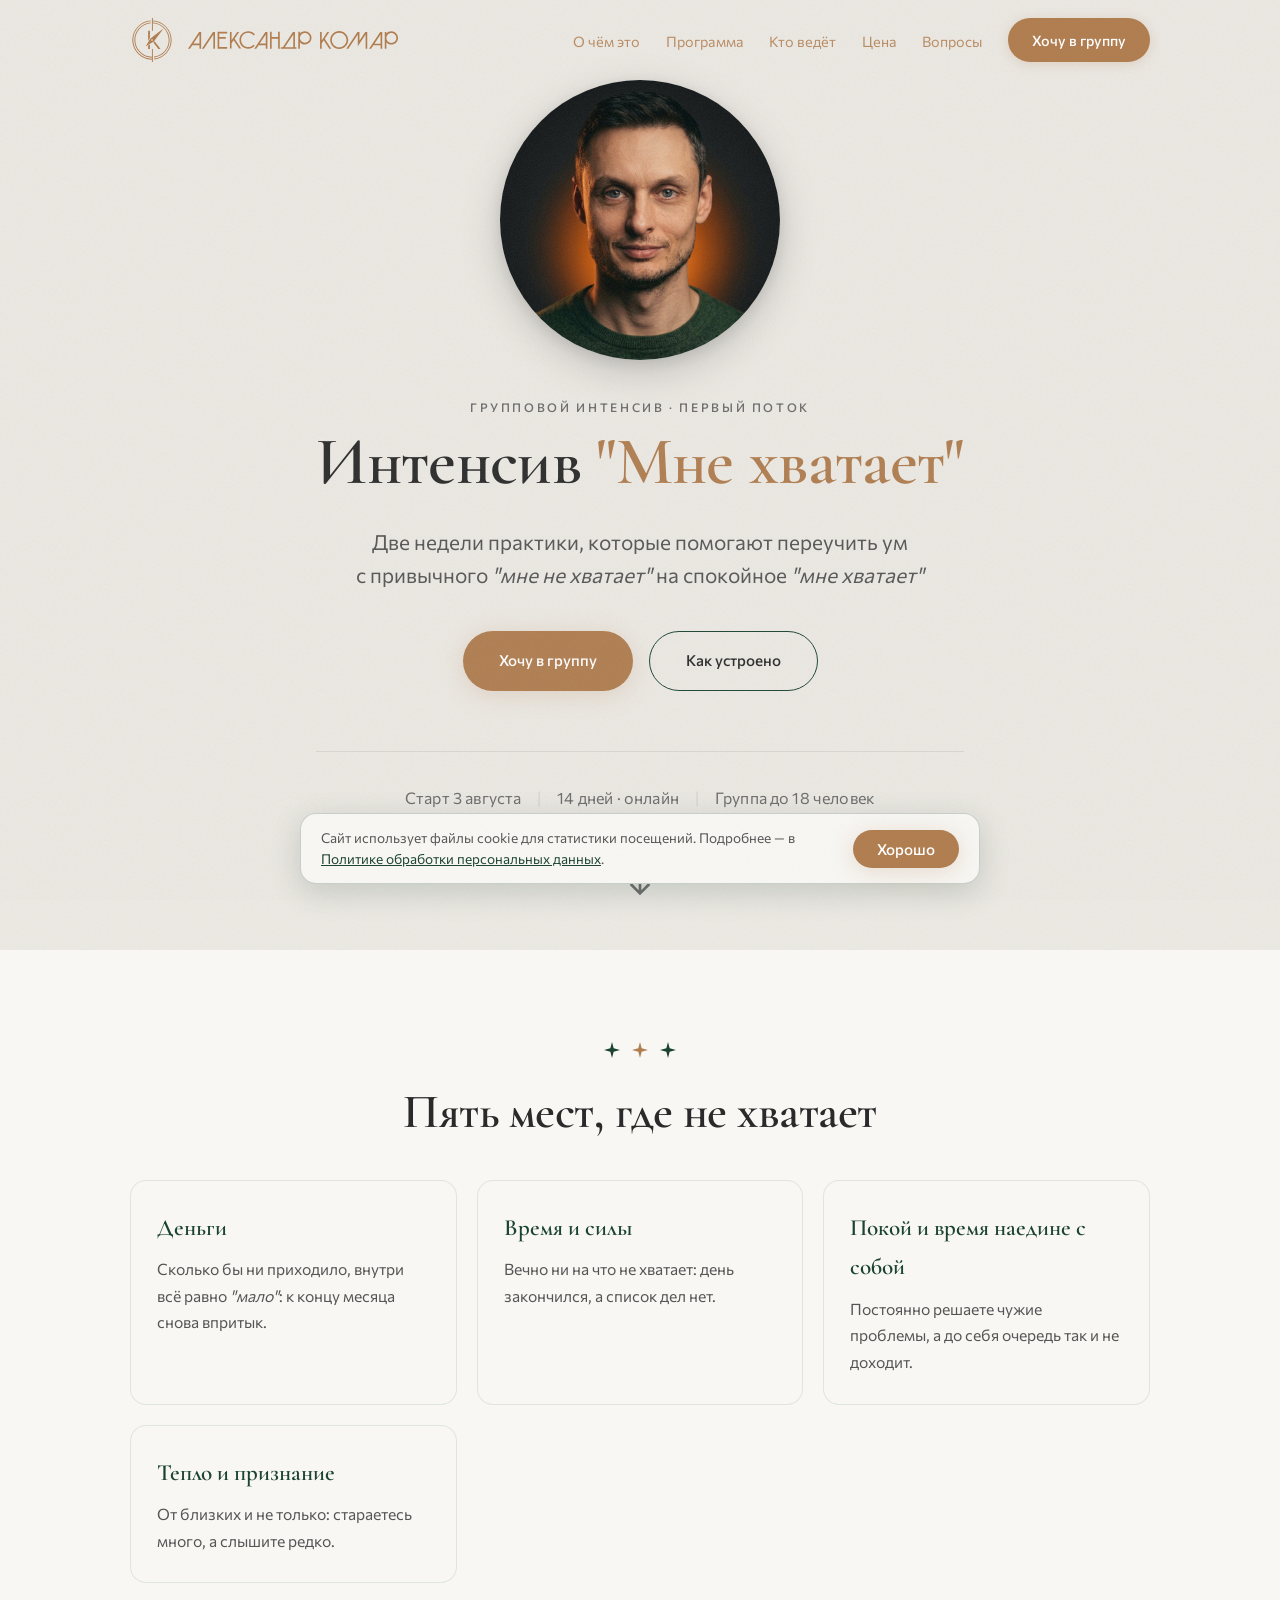
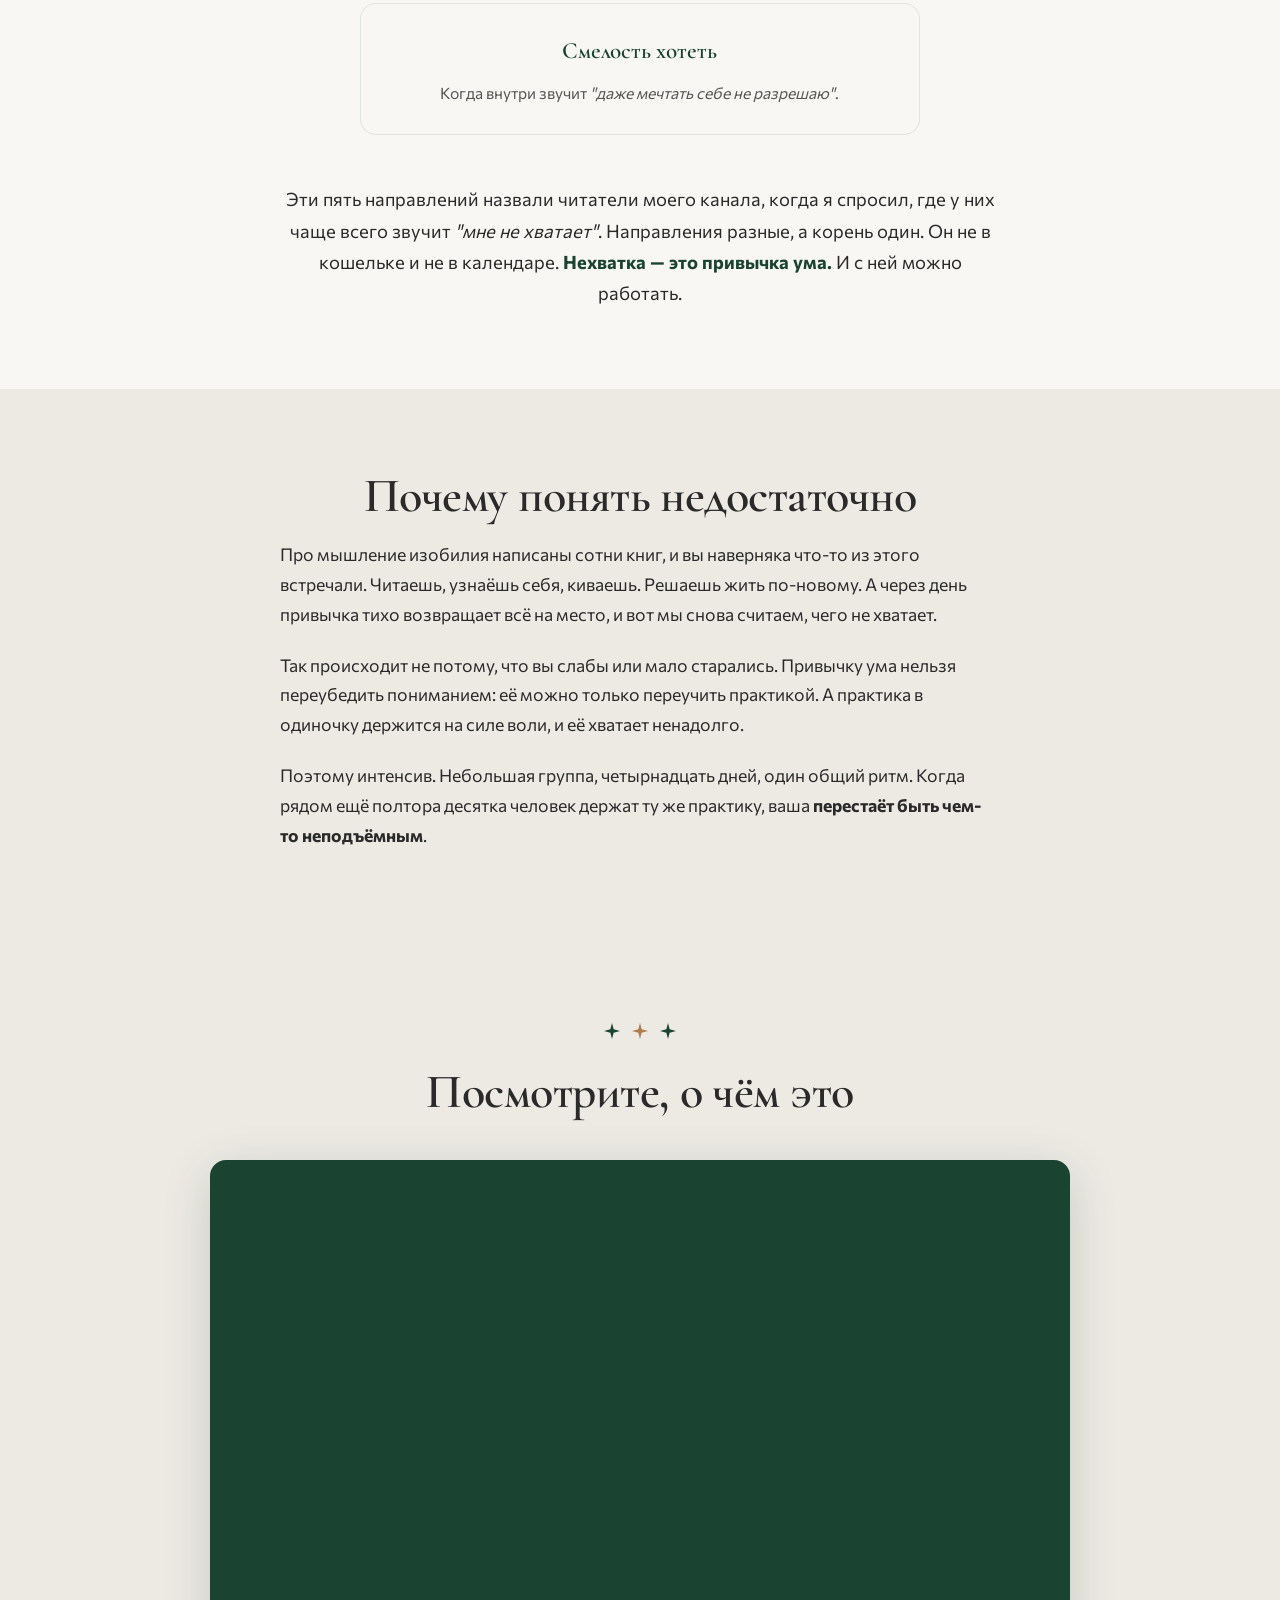
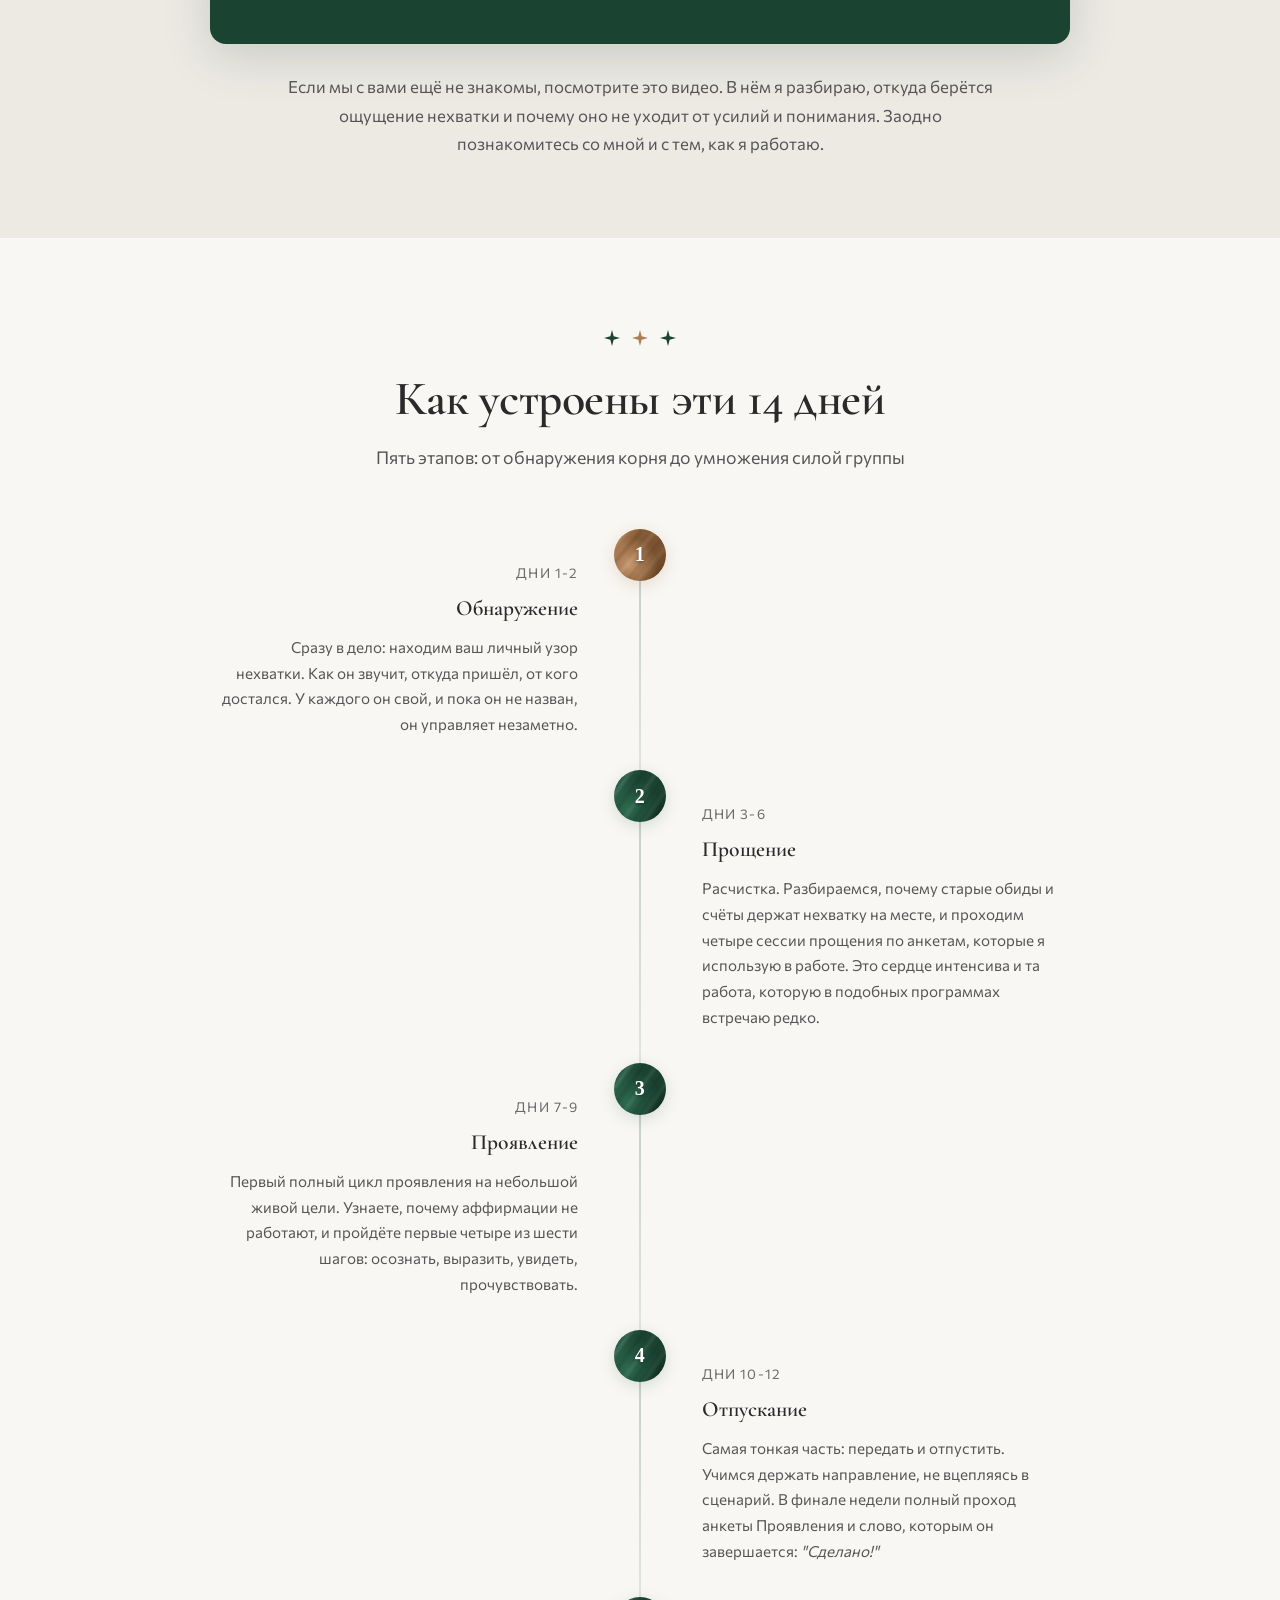
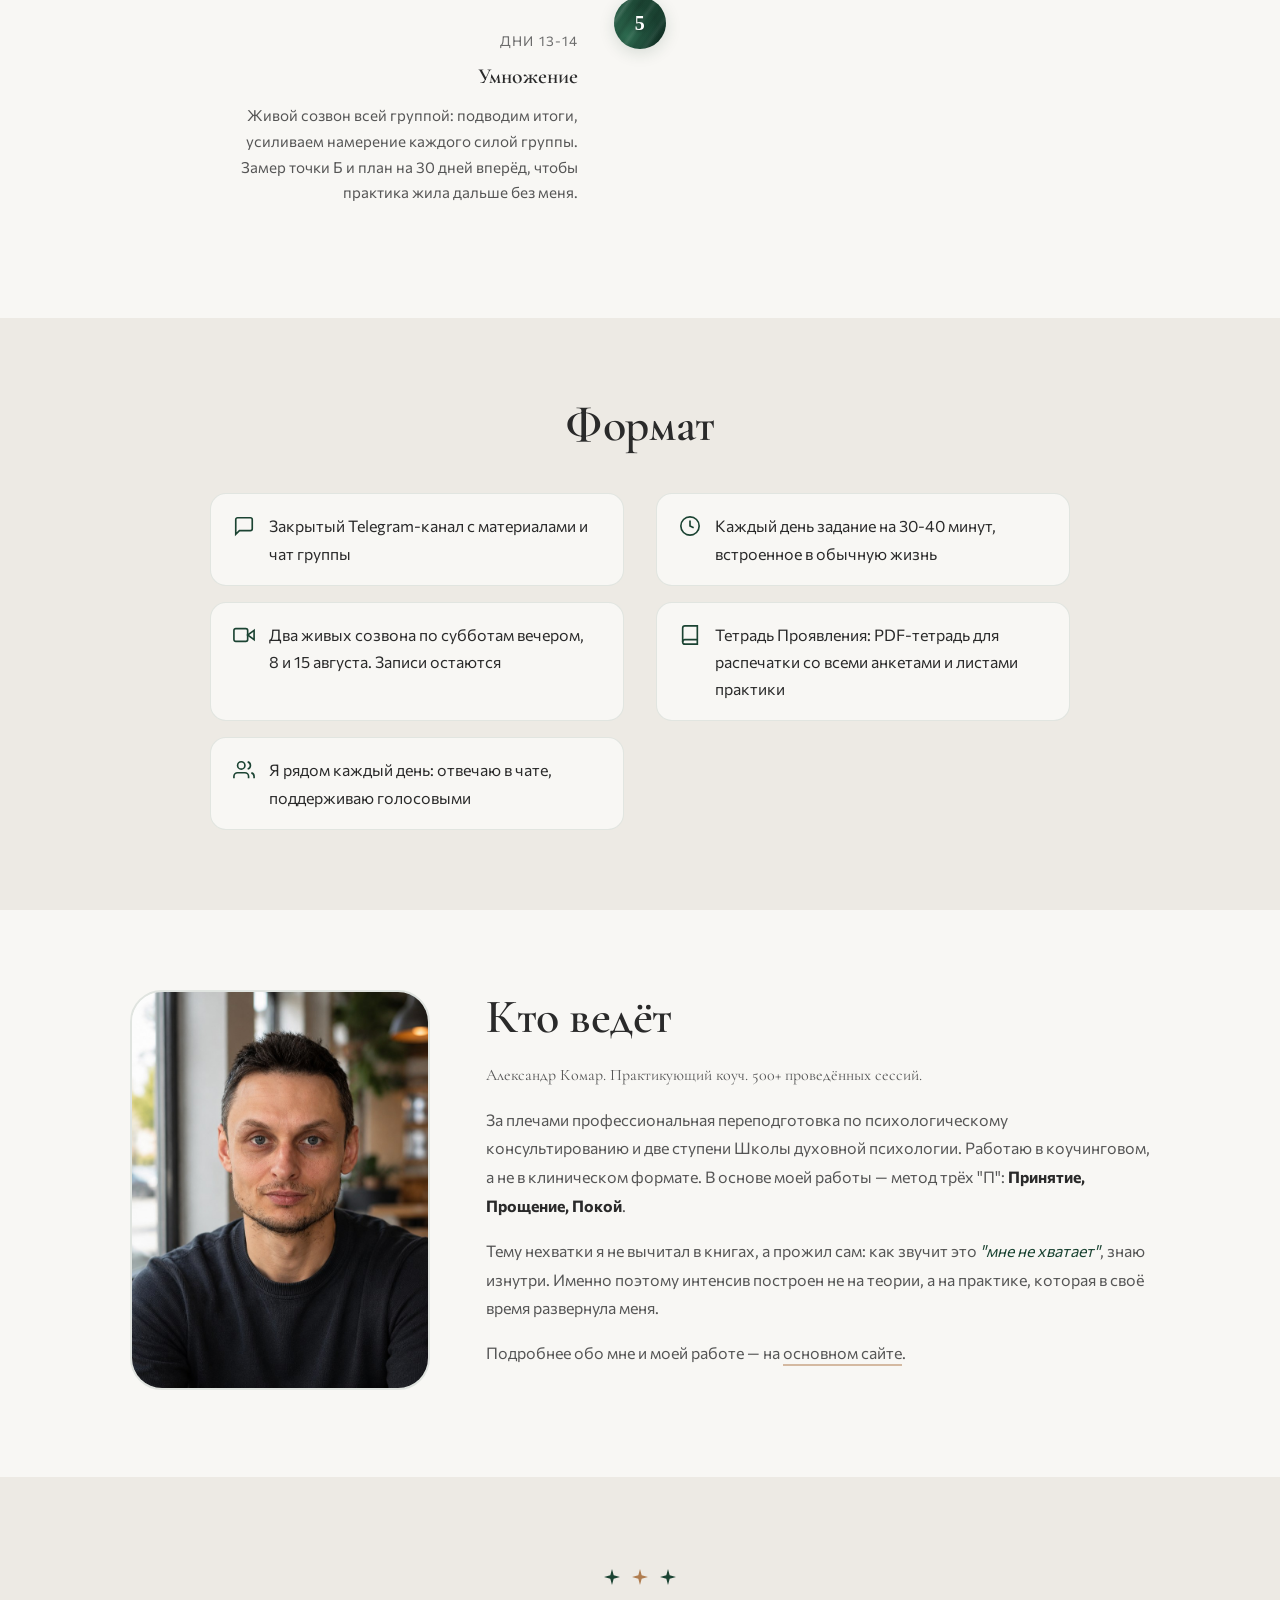
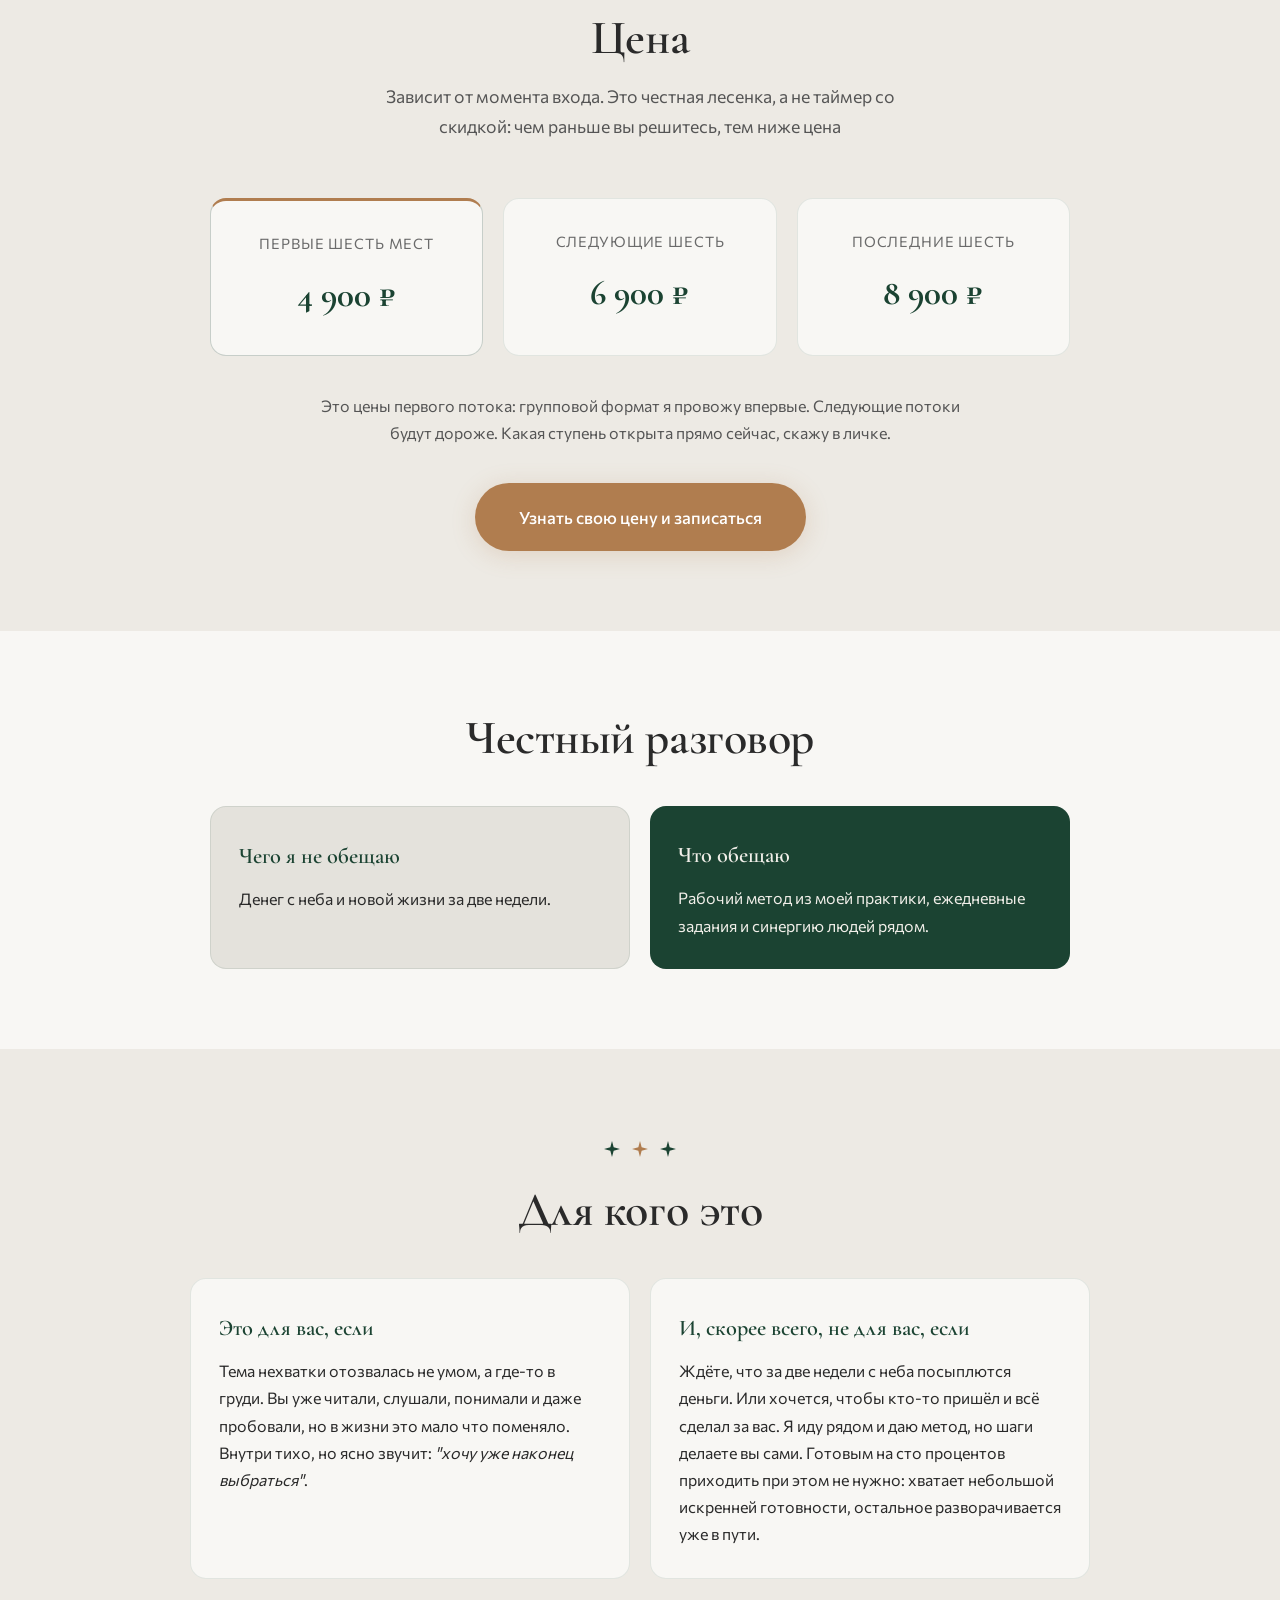
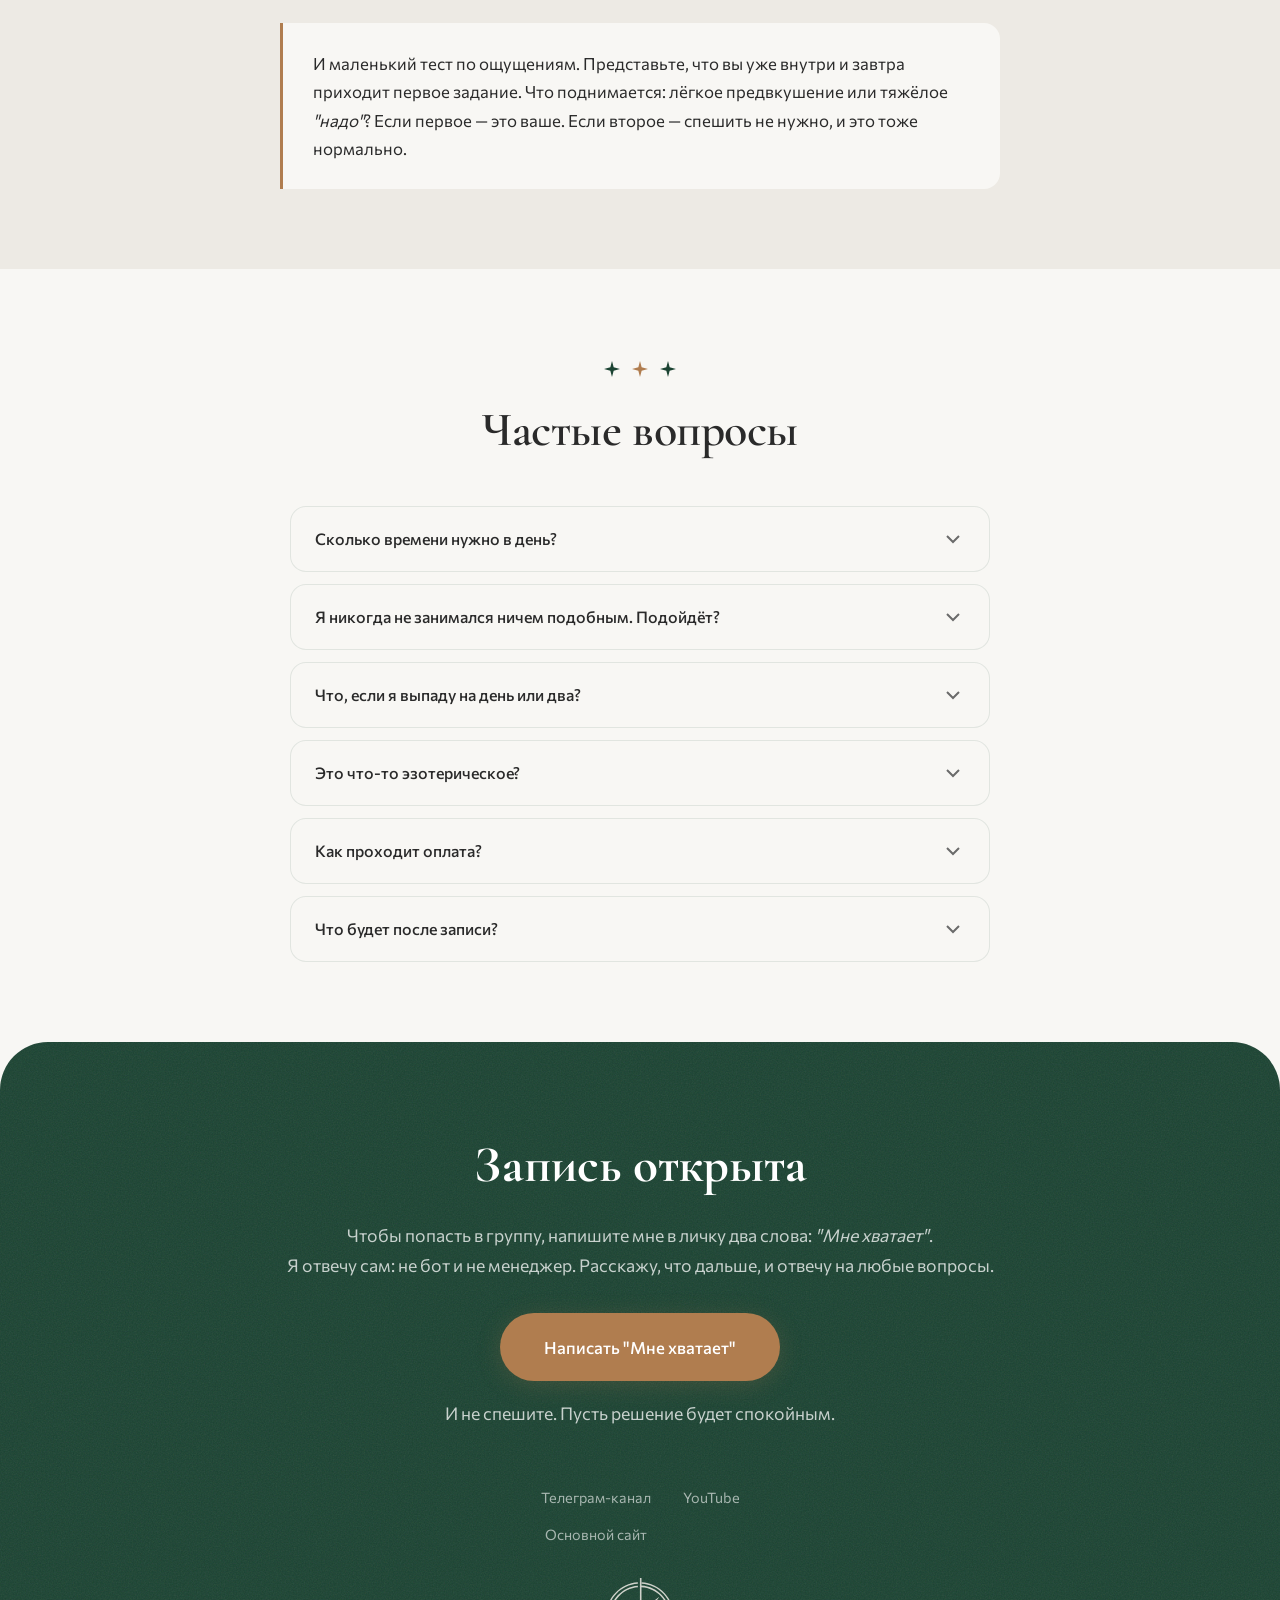
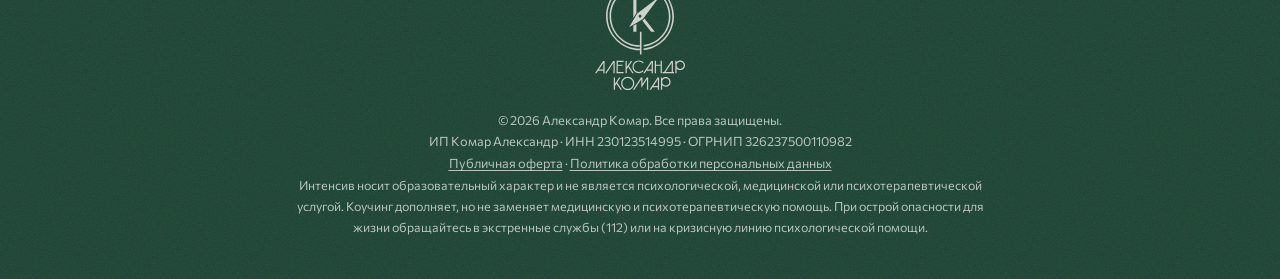
==== mne-hvataet.html @ 9ec7549e "feat: лендинг интенсива 'Мне хватает' — /mne-hvataet Страница продукта для холодной аудитории: hero," ====
<!DOCTYPE html>
<html lang="ru">
<head>
    <meta charset="UTF-8">
    <meta name="viewport" content="width=device-width, initial-scale=1.0, viewport-fit=cover">
    <meta name="description" content="Групповой интенсив Александра Комара: две недели практики, которые помогают переучить ум с &quot;мне не хватает&quot; на спокойное &quot;мне хватает&quot;. Старт 3 августа.">
    <meta name="theme-color" content="#EDEAE4">
    <meta name="apple-mobile-web-app-status-bar-style" content="black-translucent">
    <meta name="format-detection" content="telephone=no">
    <meta property="og:title" content="Интенсив &quot;Мне хватает&quot; — 14 дней практики">
    <meta property="og:description" content="Две недели практики, которые помогают переучить ум с &quot;мне не хватает&quot; на спокойное &quot;мне хватает&quot;. Старт 3 августа, онлайн.">
    <meta property="og:type" content="website">
    <meta property="og:image" content="https://komar-coach.vercel.app/img/og-mne-hvataet.jpg">
    <meta property="og:image:width" content="1200">
    <meta property="og:image:height" content="630">
    <meta property="og:url" content="https://komar-coach.vercel.app/mne-hvataet">
    <meta property="og:locale" content="ru_RU">
    <meta name="twitter:card" content="summary_large_image">
    <title>Интенсив "Мне хватает" — 14 дней практики. Александр Комар</title>
    <link rel="canonical" href="https://komar-coach.vercel.app/mne-hvataet">
    <link rel="icon" type="image/svg+xml" href="img/logo/logo_bronze.svg">
    <link rel="icon" href="/favicon.ico" sizes="32x32">
    <link rel="apple-touch-icon" href="img/apple-touch-icon.png">
    <link rel="preconnect" href="https://fonts.googleapis.com">
    <link rel="preconnect" href="https://fonts.gstatic.com" crossorigin>
    <link href="https://fonts.googleapis.com/css2?family=Cormorant+Garamond:wght@400;600;700&family=Commissioner:ital,wght@0,300;0,400;0,500;0,600;1,400&display=swap" rel="stylesheet">
    <link rel="stylesheet" href="style.css?v=34">

    <!-- Schema.org JSON-LD -->
    <script type="application/ld+json">
    {
      "@context": "https://schema.org",
      "@graph": [
        {
          "@type": "Event",
          "name": "Интенсив \"Мне хватает\"",
          "description": "Групповой онлайн-интенсив: две недели практики, которые помогают переучить ум с \"мне не хватает\" на спокойное \"мне хватает\". Закрытый Telegram-канал, чат группы, два живых созвона, тетрадь Проявления.",
          "startDate": "2026-08-03",
          "endDate": "2026-08-16",
          "eventAttendanceMode": "https://schema.org/OnlineEventAttendanceMode",
          "eventStatus": "https://schema.org/EventScheduled",
          "location": {
            "@type": "VirtualLocation",
            "url": "https://komar-coach.vercel.app/mne-hvataet"
          },
          "image": "https://komar-coach.vercel.app/img/og-mne-hvataet.jpg",
          "organizer": {
            "@type": "Person",
            "name": "Александр Комар",
            "url": "https://komar-coach.vercel.app/"
          },
          "performer": {
            "@type": "Person",
            "name": "Александр Комар"
          },
          "offers": {
            "@type": "AggregateOffer",
            "lowPrice": "4900",
            "highPrice": "8900",
            "priceCurrency": "RUB",
            "availability": "https://schema.org/LimitedAvailability",
            "url": "https://komar-coach.vercel.app/mne-hvataet"
          }
        },
        {
          "@type": "FAQPage",
          "mainEntity": [
            {
              "@type": "Question",
              "name": "Сколько времени нужно в день?",
              "acceptedAnswer": {
                "@type": "Answer",
                "text": "30-40 минут. Задания построены так, чтобы встраиваться в обычный день: большинство можно делать вечером, в своём темпе."
              }
            },
            {
              "@type": "Question",
              "name": "Я никогда не занимался ничем подобным. Подойдёт?",
              "acceptedAnswer": {
                "@type": "Answer",
                "text": "Да. Опыт не нужен: каждый шаг объясняется с нуля, а на вопросы я отвечаю в чате каждый день. Нужна только готовность делать небольшие задания."
              }
            },
            {
              "@type": "Question",
              "name": "Что, если я выпаду на день или два?",
              "acceptedAnswer": {
                "@type": "Answer",
                "text": "Материалы остаются в канале, записи созвонов сохраняются. В середине первой недели есть день тишины, чтобы догнать и выдохнуть. Единственное, что важно проходить вместе со всеми, — практики второй недели: там группа идёт день в день."
              }
            },
            {
              "@type": "Question",
              "name": "Это что-то эзотерическое?",
              "acceptedAnswer": {
                "@type": "Answer",
                "text": "И да, и нет. Инструменты приземлённые: наблюдение, письменные практики, прощение, работа с целью. Но сама работа идёт глубже привычных упражнений: часть практик обращена к доверию жизни. Верить ни во что не требуется. Достаточно допустить и проверить на собственном опыте."
              }
            },
            {
              "@type": "Question",
              "name": "Как проходит оплата?",
              "acceptedAnswer": {
                "@type": "Answer",
                "text": "Вы пишете мне в личку, я отвечаю на вопросы и присылаю ссылку на оплату. Всё официально: оплата на ИП, с чеком."
              }
            },
            {
              "@type": "Question",
              "name": "Что будет после записи?",
              "acceptedAnswer": {
                "@type": "Answer",
                "text": "За пару дней до старта вы получите приглашение в закрытый канал, приветствие, правила группы и первое небольшое задание-замер. Старт основной программы в понедельник, 3 августа."
              }
            }
          ]
        }
      ]
    }
    </script>

    <!-- Yandex.Metrika counter -->
    <script type="text/javascript">
    (function(m,e,t,r,i,k,a){m[i]=m[i]||function(){(m[i].a=m[i].a||[]).push(arguments)};
    m[i].l=1*new Date();
    for(var j=0;j<document.scripts.length;j++){if(document.scripts[j].src===r){return;}}
    k=e.createElement(t),a=e.getElementsByTagName(t)[0],k.async=1,k.src=r,a.parentNode.insertBefore(k,a)})
    (window, document, "script", "https://mc.yandex.ru/metrika/tag.js", "ym");
    ym(108266859, "init", {
        clickmap:true,
        trackLinks:true,
        accurateTrackBounce:true,
        webvisor:true
    });
    </script>
    <noscript><div><img src="https://mc.yandex.ru/watch/108266859" style="position:absolute; left:-9999px;" alt="" /></div></noscript>
    <!-- /Yandex.Metrika counter -->

    <!-- Стили страницы интенсива (префикс mh-, общий style.css не трогаем) -->
    <style>
        /* Чередование фонов секций (ритм светлее/темнее) */
        .mh-alt { background: var(--bg-surface); }

        /* Тишина вместо бегущих импульсов на линии программы */
        .zigzag__line::after { animation: none; display: none; }

        /* Пять мест нехватки */
        .mh-places__grid {
            display: grid;
            grid-template-columns: repeat(auto-fit, minmax(280px, 1fr));
            gap: 20px;
            margin-top: 40px;
        }
        .mh-place {
            background: var(--bg-surface);
            border: 1px solid var(--border);
            border-radius: var(--radius-sm);
            padding: 28px 26px;
            text-align: left;
        }
        .mh-place h3 {
            font-family: var(--font-heading);
            font-size: 1.45rem;
            font-weight: 600;
            color: var(--green);
            margin-bottom: 8px;
        }
        .mh-place p {
            color: var(--text-secondary);
            font-size: 0.98rem;
        }
        .mh-place--last {
            grid-column: 1 / -1;
            max-width: 560px;
            margin: 0 auto;
            width: 100%;
            text-align: center;
        }
        .mh-places__root {
            max-width: 720px;
            margin: 48px auto 0;
            text-align: center;
            font-size: 1.15rem;
        }
        .mh-places__root strong { color: var(--green); }

        /* Текстовая секция-рассуждение */
        .mh-prose {
            max-width: 720px;
            margin: 0 auto;
            font-size: 1.1rem;
        }
        .mh-prose p + p { margin-top: 1.2em; }
        .mh-prose .accent-word { color: var(--orange); }

        /* Видео */
        .mh-video__frame {
            position: relative;
            max-width: 860px;
            margin: 40px auto 0;
            aspect-ratio: 16 / 9;
            border-radius: var(--radius-sm);
            overflow: hidden;
            box-shadow: 0 12px 48px rgba(27, 67, 50, 0.18);
            background: var(--green);
        }
        .mh-video__frame iframe {
            position: absolute;
            inset: 0;
            width: 100%;
            height: 100%;
            border: 0;
        }
        .mh-video__caption {
            max-width: 720px;
            margin: 28px auto 0;
            text-align: center;
            color: var(--text-secondary);
            font-size: 1.05rem;
        }

        /* Формат — список фактов */
        .mh-format__list {
            display: grid;
            grid-template-columns: repeat(auto-fit, minmax(300px, 1fr));
            gap: 16px 32px;
            max-width: 860px;
            margin: 40px auto 0;
        }
        .mh-format__item {
            display: flex;
            align-items: flex-start;
            gap: 14px;
            background: var(--bg-surface);
            border: 1px solid var(--border);
            border-radius: var(--radius-sm);
            padding: 18px 22px;
        }
        .mh-format__item svg {
            flex-shrink: 0;
            margin-top: 3px;
            color: var(--green);
        }

        /* Цена — лесенка */
        .mh-price__grid {
            display: grid;
            grid-template-columns: repeat(auto-fit, minmax(220px, 1fr));
            gap: 20px;
            max-width: 860px;
            margin: 40px auto 0;
        }
        .mh-price__step {
            background: var(--bg-surface);
            border: 1px solid var(--border);
            border-radius: var(--radius-sm);
            padding: 30px 24px;
            text-align: center;
        }
        .mh-price__step--current {
            border-color: var(--border-accent);
            border-top: 3px solid var(--orange);
        }
        .mh-price__places {
            display: block;
            font-size: 0.9rem;
            letter-spacing: 0.06em;
            text-transform: uppercase;
            color: var(--text-muted);
            margin-bottom: 10px;
        }
        .mh-price__value {
            font-family: var(--font-heading);
            font-size: 2.2rem;
            font-weight: 700;
            color: var(--green);
        }
        .mh-price__note {
            max-width: 640px;
            margin: 36px auto 0;
            text-align: center;
            color: var(--text-secondary);
        }
        .mh-price__cta {
            text-align: center;
            margin-top: 36px;
        }

        /* Честный разговор */
        .mh-honest__grid {
            display: grid;
            grid-template-columns: repeat(auto-fit, minmax(300px, 1fr));
            gap: 20px;
            max-width: 860px;
            margin: 40px auto 0;
        }
        .mh-honest__card {
            border-radius: var(--radius-sm);
            padding: 30px 28px;
        }
        .mh-honest__card--no {
            background: var(--bg-surface-alt);
            border: 1px solid var(--border);
        }
        .mh-honest__card--yes {
            background: var(--green);
            color: #F1EFE9;
        }
        .mh-honest__card h3 {
            font-family: var(--font-heading);
            font-size: 1.4rem;
            font-weight: 600;
            margin-bottom: 10px;
        }
        .mh-honest__card--no h3 { color: var(--green); }
        .mh-honest__card--yes h3 { color: #F1EFE9; }

        /* Для кого */
        .mh-fit__grid {
            display: grid;
            grid-template-columns: repeat(auto-fit, minmax(300px, 1fr));
            gap: 20px;
            max-width: 900px;
            margin: 40px auto 0;
        }
        .mh-fit__card {
            background: var(--bg-surface);
            border: 1px solid var(--border);
            border-radius: var(--radius-sm);
            padding: 30px 28px;
        }
        .mh-fit__card h3 {
            font-family: var(--font-heading);
            font-size: 1.4rem;
            font-weight: 600;
            color: var(--green);
            margin-bottom: 10px;
        }
        .mh-fit__test {
            max-width: 720px;
            margin: 44px auto 0;
            background: var(--bg-surface);
            border-left: 3px solid var(--orange);
            border-radius: 0 var(--radius-sm) var(--radius-sm) 0;
            padding: 26px 30px;
            font-size: 1.05rem;
        }

        /* Финальный CTA */
        .mh-final {
            text-align: center;
        }
        .mh-final__note {
            margin-top: 18px;
            color: var(--text-secondary);
        }

        /* Зигзаг лендинга: контент этапов */
        .mh-zigzag-days {
            display: block;
            font-size: 0.85rem;
            letter-spacing: 0.08em;
            text-transform: uppercase;
            color: var(--text-muted);
            margin-bottom: 6px;
        }

        @media (max-width: 640px) {
            .mh-places__grid, .mh-price__grid { grid-template-columns: 1fr; }
        }
    </style>
</head>
<body>

    <!-- ===== НАВИГАЦИЯ ===== -->
    <nav class="nav" id="nav">
        <div class="nav__container">
            <a href="index.html" class="nav__logo" aria-label="Александр Комар — на главную">
                <span class="nav__logo-mark">
                    <img src="img/logo/logo_bronze.svg" alt="Александр Комар" class="nav__logo-img nav__logo-img--default">
                    <img src="img/logo/logo_sand.svg" alt="" aria-hidden="true" class="nav__logo-img nav__logo-img--scrolled">
                </span>
                <span class="nav__logo-text">
                    <img src="img/logo/logo_text_bronze.svg" alt="" aria-hidden="true" class="nav__logo-img nav__logo-img--default">
                    <img src="img/logo/logo_text_sand.svg" alt="" aria-hidden="true" class="nav__logo-img nav__logo-img--scrolled">
                </span>
            </a>
            <a href="https://telegram.me/komars_soul?text=%D0%9C%D0%BD%D0%B5%20%D1%85%D0%B2%D0%B0%D1%82%D0%B0%D0%B5%D1%82" target="_blank" rel="noopener" class="nav__cta nav__cta--mobile" onclick="if(typeof ym!=='undefined')ym(108266859,'reachGoal','mh_click_telegram_nav')">Хочу в группу</a>
            <button class="nav__toggle" id="navToggle" aria-label="Меню" aria-expanded="false">
                <span></span><span></span><span></span>
            </button>
            <ul class="nav__menu" id="navMenu">
                <li><a href="#places" class="nav__link">О чём это</a></li>
                <li><a href="#program" class="nav__link">Программа</a></li>
                <li><a href="#vedushchiy" class="nav__link">Кто ведёт</a></li>
                <li><a href="#price" class="nav__link">Цена</a></li>
                <li><a href="#faq" class="nav__link">Вопросы</a></li>
                <li><a href="https://telegram.me/komars_soul?text=%D0%9C%D0%BD%D0%B5%20%D1%85%D0%B2%D0%B0%D1%82%D0%B0%D0%B5%D1%82" target="_blank" rel="noopener" class="nav__cta" onclick="if(typeof ym!=='undefined')ym(108266859,'reachGoal','mh_click_telegram_nav')">Хочу в группу</a></li>
            </ul>
        </div>
    </nav>

    <!-- ===== HERO ===== -->
    <section class="hero" id="hero">
        <div class="hero__bg"></div>
        <div class="container hero__content">
            <div class="hero__avatar reveal">
                <img src="img/green-ava.jpg" alt="Александр Комар" width="800" height="800">
            </div>
            <span class="hero__label reveal">ГРУППОВОЙ ИНТЕНСИВ · ПЕРВЫЙ ПОТОК</span>
            <h1 class="hero__title reveal">
                Интенсив <span class="accent-word">"Мне&nbsp;хватает"</span>
            </h1>
            <p class="hero__subtitle reveal">
                Две недели практики, которые помогают переучить ум<br>
                с привычного <em>"мне не хватает"</em> на спокойное <em>"мне хватает"</em>
            </p>
            <div class="hero__actions reveal">
                <a href="https://telegram.me/komars_soul?text=%D0%9C%D0%BD%D0%B5%20%D1%85%D0%B2%D0%B0%D1%82%D0%B0%D0%B5%D1%82" target="_blank" rel="noopener" class="btn btn--primary" onclick="if(typeof ym!=='undefined')ym(108266859,'reachGoal','mh_click_telegram_hero')">
                    Хочу в группу
                </a>
                <a href="#program" class="btn btn--outline">Как устроено</a>
            </div>
            <div class="hero__stats-bar reveal">
                <span class="hero__stats-bar-item">Старт 3&nbsp;августа</span>
                <span class="hero__stats-bar-sep">|</span>
                <span class="hero__stats-bar-item">14 дней · онлайн</span>
                <span class="hero__stats-bar-sep">|</span>
                <span class="hero__stats-bar-item">Группа до 18 человек</span>
            </div>
            <div class="hero__scroll">
                <span>Узнать больше</span>
                <svg width="24" height="24" viewBox="0 0 24 24" fill="none" stroke="currentColor" stroke-width="2"><path d="M12 5v14m-7-7l7 7 7-7"/></svg>
            </div>
        </div>
    </section>

    <!-- ===== ПЯТЬ МЕСТ, ГДЕ НЕ ХВАТАЕТ ===== -->
    <section class="section mh-alt" id="places">
        <div class="container">
            <span class="section__star reveal"><svg class="star-svg" width="16" height="16" viewBox="0 0 24 24"><path d="M12 0L14.5 9.5L24 12L14.5 14.5L12 24L9.5 14.5L0 12L9.5 9.5Z" fill="currentColor"/></svg> <svg class="star-svg" width="16" height="16" viewBox="0 0 24 24"><path d="M12 0L14.5 9.5L24 12L14.5 14.5L12 24L9.5 14.5L0 12L9.5 9.5Z" fill="currentColor"/></svg> <svg class="star-svg" width="16" height="16" viewBox="0 0 24 24"><path d="M12 0L14.5 9.5L24 12L14.5 14.5L12 24L9.5 14.5L0 12L9.5 9.5Z" fill="currentColor"/></svg></span>
            <h2 class="section__title reveal">Пять мест, где не хватает</h2>
            <div class="mh-places__grid">
                <div class="mh-place reveal">
                    <h3>Деньги</h3>
                    <p>Сколько бы ни приходило, внутри всё равно <em>"мало"</em>: к концу месяца снова впритык.</p>
                </div>
                <div class="mh-place reveal">
                    <h3>Время и силы</h3>
                    <p>Вечно ни на что не хватает: день закончился, а список дел нет.</p>
                </div>
                <div class="mh-place reveal">
                    <h3>Покой и время наедине с собой</h3>
                    <p>Постоянно решаете чужие проблемы, а до себя очередь так и не доходит.</p>
                </div>
                <div class="mh-place reveal">
                    <h3>Тепло и признание</h3>
                    <p>От близких и не только: стараетесь много, а слышите редко.</p>
                </div>
                <div class="mh-place mh-place--last reveal">
                    <h3>Смелость хотеть</h3>
                    <p>Когда внутри звучит <em>"даже мечтать себе не разрешаю"</em>.</p>
                </div>
            </div>
            <p class="mh-places__root reveal">Эти пять направлений назвали читатели моего канала, когда я спросил, где у них чаще всего звучит <em>"мне не хватает"</em>. Направления разные, а корень один. Он не в кошельке и не в календаре. <strong>Нехватка — это привычка ума.</strong> И с ней можно работать.</p>
        </div>
    </section>

    <!-- ===== ПОЧЕМУ ПОНЯТЬ НЕДОСТАТОЧНО ===== -->
    <section class="section format-block" id="why">
        <div class="container">
            <h2 class="section__title reveal">Почему понять недостаточно</h2>
            <div class="mh-prose reveal">
                <p>Про мышление изобилия написаны сотни книг, и вы наверняка что-то из этого встречали. Читаешь, узнаёшь себя, киваешь. Решаешь жить по-новому. А через день привычка тихо возвращает всё на место, и вот мы снова считаем, чего не хватает.</p>
                <p>Так происходит не потому, что вы слабы или мало старались. Привычку ума нельзя переубедить пониманием: её можно только переучить практикой. А практика в одиночку держится на силе воли, и её хватает ненадолго.</p>
                <p>Поэтому интенсив. Небольшая группа, четырнадцать дней, один общий ритм. Когда рядом ещё полтора десятка человек держат ту же практику, ваша <strong>перестаёт быть чем-то неподъёмным</strong>.</p>
            </div>
        </div>
    </section>

    <!-- ===== ВИДЕО ===== -->
    <section class="section" id="video">
        <div class="container">
            <span class="section__star reveal"><svg class="star-svg" width="16" height="16" viewBox="0 0 24 24"><path d="M12 0L14.5 9.5L24 12L14.5 14.5L12 24L9.5 14.5L0 12L9.5 9.5Z" fill="currentColor"/></svg> <svg class="star-svg" width="16" height="16" viewBox="0 0 24 24"><path d="M12 0L14.5 9.5L24 12L14.5 14.5L12 24L9.5 14.5L0 12L9.5 9.5Z" fill="currentColor"/></svg> <svg class="star-svg" width="16" height="16" viewBox="0 0 24 24"><path d="M12 0L14.5 9.5L24 12L14.5 14.5L12 24L9.5 14.5L0 12L9.5 9.5Z" fill="currentColor"/></svg></span>
            <h2 class="section__title reveal">Посмотрите, о чём это</h2>
            <div class="mh-video__frame reveal">
                <iframe src="https://www.youtube-nocookie.com/embed/-MVayBMEhNU" title="Видео Александра Комара о нехватке" loading="lazy" allow="accelerometer; autoplay; clipboard-write; encrypted-media; gyroscope; picture-in-picture; web-share" allowfullscreen></iframe>
            </div>
            <p class="mh-video__caption reveal">Если мы с вами ещё не знакомы, посмотрите это видео. В нём я разбираю, откуда берётся ощущение нехватки и почему оно не уходит от усилий и понимания. Заодно познакомитесь со мной и с тем, как я работаю.</p>
        </div>
    </section>

    <!-- ===== КАК УСТРОЕНЫ 14 ДНЕЙ (ЗИГЗАГ) ===== -->
    <section class="section how-it-works" id="program">
        <div class="container">
            <span class="section__star reveal"><svg class="star-svg" width="16" height="16" viewBox="0 0 24 24"><path d="M12 0L14.5 9.5L24 12L14.5 14.5L12 24L9.5 14.5L0 12L9.5 9.5Z" fill="currentColor"/></svg> <svg class="star-svg" width="16" height="16" viewBox="0 0 24 24"><path d="M12 0L14.5 9.5L24 12L14.5 14.5L12 24L9.5 14.5L0 12L9.5 9.5Z" fill="currentColor"/></svg> <svg class="star-svg" width="16" height="16" viewBox="0 0 24 24"><path d="M12 0L14.5 9.5L24 12L14.5 14.5L12 24L9.5 14.5L0 12L9.5 9.5Z" fill="currentColor"/></svg></span>
            <h2 class="section__title reveal">Как устроены эти 14 дней</h2>
            <p class="section__subtitle reveal">Пять этапов: от обнаружения корня до умножения силой группы</p>

            <div class="zigzag">
                <div class="zigzag__step reveal">
                    <div class="zigzag__content">
                        <span class="mh-zigzag-days">Дни 1-2</span>
                        <h3>Обнаружение</h3>
                        <p>Сразу в дело: находим ваш личный узор нехватки. Как он звучит, откуда пришёл, от кого достался. У каждого он свой, и пока он не назван, он управляет незаметно.</p>
                    </div>
                    <div class="zigzag__timeline">
                        <div class="zigzag__number zigzag__number--accent">1</div>
                        <div class="zigzag__line"></div>
                    </div>
                    <div class="zigzag__empty"></div>
                </div>

                <div class="zigzag__step reveal">
                    <div class="zigzag__empty"></div>
                    <div class="zigzag__timeline">
                        <div class="zigzag__number">2</div>
                        <div class="zigzag__line"></div>
                    </div>
                    <div class="zigzag__content">
                        <span class="mh-zigzag-days">Дни 3-6</span>
                        <h3>Прощение</h3>
                        <p>Расчистка. Разбираемся, почему старые обиды и счёты держат нехватку на месте, и проходим четыре сессии прощения по анкетам, которые я использую в работе. Это сердце интенсива и та работа, которую в подобных программах встречаю редко.</p>
                    </div>
                </div>

                <div class="zigzag__step reveal">
                    <div class="zigzag__content">
                        <span class="mh-zigzag-days">Дни 7-9</span>
                        <h3>Проявление</h3>
                        <p>Первый полный цикл проявления на небольшой живой цели. Узнаете, почему аффирмации не работают, и пройдёте первые четыре из шести шагов: осознать, выразить, увидеть, прочувствовать.</p>
                    </div>
                    <div class="zigzag__timeline">
                        <div class="zigzag__number">3</div>
                        <div class="zigzag__line"></div>
                    </div>
                    <div class="zigzag__empty"></div>
                </div>

                <div class="zigzag__step reveal">
                    <div class="zigzag__empty"></div>
                    <div class="zigzag__timeline">
                        <div class="zigzag__number">4</div>
                        <div class="zigzag__line"></div>
                    </div>
                    <div class="zigzag__content">
                        <span class="mh-zigzag-days">Дни 10-12</span>
                        <h3>Отпускание</h3>
                        <p>Самая тонкая часть: передать и отпустить. Учимся держать направление, не вцепляясь в сценарий. В финале недели полный проход анкеты Проявления и слово, которым он завершается: <em>"Сделано!"</em></p>
                    </div>
                </div>

                <div class="zigzag__step reveal">
                    <div class="zigzag__content">
                        <span class="mh-zigzag-days">Дни 13-14</span>
                        <h3>Умножение</h3>
                        <p>Живой созвон всей группой: подводим итоги, усиливаем намерение каждого силой группы. Замер точки Б и план на 30 дней вперёд, чтобы практика жила дальше без меня.</p>
                    </div>
                    <div class="zigzag__timeline">
                        <div class="zigzag__number">5</div>
                        <div class="zigzag__line" style="background: transparent;"></div>
                    </div>
                    <div class="zigzag__empty"></div>
                </div>
            </div>
        </div>
    </section>

    <!-- ===== ФОРМАТ ===== -->
    <section class="section format-block" id="format">
        <div class="container">
            <h2 class="section__title reveal">Формат</h2>
            <div class="mh-format__list">
                <div class="mh-format__item reveal">
                    <svg width="22" height="22" viewBox="0 0 24 24" fill="none" stroke="currentColor" stroke-width="1.8"><path d="M21 15a2 2 0 01-2 2H7l-4 4V5a2 2 0 012-2h14a2 2 0 012 2z"/></svg>
                    <span>Закрытый Telegram-канал с материалами и чат группы</span>
                </div>
                <div class="mh-format__item reveal">
                    <svg width="22" height="22" viewBox="0 0 24 24" fill="none" stroke="currentColor" stroke-width="1.8"><circle cx="12" cy="12" r="10"/><path d="M12 6v6l4 2"/></svg>
                    <span>Каждый день задание на 30-40 минут, встроенное в обычную жизнь</span>
                </div>
                <div class="mh-format__item reveal">
                    <svg width="22" height="22" viewBox="0 0 24 24" fill="none" stroke="currentColor" stroke-width="1.8"><path d="M23 7l-7 5 7 5V7z"/><rect x="1" y="5" width="15" height="14" rx="2" ry="2"/></svg>
                    <span>Два живых созвона по субботам вечером, 8&nbsp;и&nbsp;15&nbsp;августа. Записи остаются</span>
                </div>
                <div class="mh-format__item reveal">
                    <svg width="22" height="22" viewBox="0 0 24 24" fill="none" stroke="currentColor" stroke-width="1.8"><path d="M4 19.5A2.5 2.5 0 016.5 17H20"/><path d="M6.5 2H20v20H6.5A2.5 2.5 0 014 19.5v-15A2.5 2.5 0 016.5 2z"/></svg>
                    <span>Тетрадь Проявления: PDF-тетрадь для распечатки со всеми анкетами и листами практики</span>
                </div>
                <div class="mh-format__item reveal">
                    <svg width="22" height="22" viewBox="0 0 24 24" fill="none" stroke="currentColor" stroke-width="1.8"><path d="M17 21v-2a4 4 0 00-4-4H5a4 4 0 00-4 4v2"/><circle cx="9" cy="7" r="4"/><path d="M23 21v-2a4 4 0 00-3-3.87"/><path d="M16 3.13a4 4 0 010 7.75"/></svg>
                    <span>Я рядом каждый день: отвечаю в чате, поддерживаю голосовыми</span>
                </div>
            </div>
        </div>
    </section>

    <!-- ===== КТО ВЕДЁТ ===== -->
    <section class="section about" id="vedushchiy">
        <div class="container">
            <div class="about__layout">
                <div class="about__photo-wrap reveal">
                    <img src="img/about-photo.jpg" alt="Александр Комар — коуч" class="about__photo-img" loading="lazy" width="400" height="400">
                </div>
                <div class="about__content reveal">
                    <h2 class="section__title section__title--left">Кто ведёт</h2>
                    <p class="about__tagline">Александр Комар. Практикующий коуч. 500+ проведённых сессий.</p>
                    <p>За плечами профессиональная переподготовка по психологическому консультированию и две ступени Школы духовной психологии. Работаю в коучинговом, а не в клиническом формате. В основе моей работы — метод трёх "П": <strong>Принятие, Прощение, Покой</strong>.</p>
                    <p>Тему нехватки я не вычитал в книгах, а прожил сам: как звучит это <em>"мне не хватает"</em>, знаю изнутри. Именно поэтому интенсив построен не на теории, а на практике, которая в своё время развернула меня.</p>
                    <p>Подробнее обо мне и моей работе — на <a href="index.html" class="link-uslovia">основном сайте</a>.</p>
                </div>
            </div>
        </div>
    </section>

    <!-- ===== ЦЕНА ===== -->
    <section class="section" id="price">
        <div class="container">
            <span class="section__star reveal"><svg class="star-svg" width="16" height="16" viewBox="0 0 24 24"><path d="M12 0L14.5 9.5L24 12L14.5 14.5L12 24L9.5 14.5L0 12L9.5 9.5Z" fill="currentColor"/></svg> <svg class="star-svg" width="16" height="16" viewBox="0 0 24 24"><path d="M12 0L14.5 9.5L24 12L14.5 14.5L12 24L9.5 14.5L0 12L9.5 9.5Z" fill="currentColor"/></svg> <svg class="star-svg" width="16" height="16" viewBox="0 0 24 24"><path d="M12 0L14.5 9.5L24 12L14.5 14.5L12 24L9.5 14.5L0 12L9.5 9.5Z" fill="currentColor"/></svg></span>
            <h2 class="section__title reveal">Цена</h2>
            <p class="section__subtitle reveal">Зависит от момента входа. Это честная лесенка, а не таймер со скидкой: чем раньше вы решитесь, тем ниже цена</p>
            <div class="mh-price__grid">
                <div class="mh-price__step mh-price__step--current reveal">
                    <span class="mh-price__places">Первые шесть мест</span>
                    <span class="mh-price__value">4&nbsp;900&nbsp;₽</span>
                </div>
                <div class="mh-price__step reveal">
                    <span class="mh-price__places">Следующие шесть</span>
                    <span class="mh-price__value">6&nbsp;900&nbsp;₽</span>
                </div>
                <div class="mh-price__step reveal">
                    <span class="mh-price__places">Последние шесть</span>
                    <span class="mh-price__value">8&nbsp;900&nbsp;₽</span>
                </div>
            </div>
            <p class="mh-price__note reveal">Это цены первого потока: групповой формат я провожу впервые. Следующие потоки будут дороже. Какая ступень открыта прямо сейчас, скажу в личке.</p>
            <div class="mh-price__cta reveal">
                <a href="https://telegram.me/komars_soul?text=%D0%9C%D0%BD%D0%B5%20%D1%85%D0%B2%D0%B0%D1%82%D0%B0%D0%B5%D1%82" target="_blank" rel="noopener" class="btn btn--primary btn--lg" onclick="if(typeof ym!=='undefined')ym(108266859,'reachGoal','mh_click_telegram_price')">Узнать свою цену и записаться</a>
            </div>
        </div>
    </section>

    <!-- ===== ЧЕСТНЫЙ РАЗГОВОР ===== -->
    <section class="section format-block mh-alt" id="honest">
        <div class="container">
            <h2 class="section__title reveal">Честный разговор</h2>
            <div class="mh-honest__grid">
                <div class="mh-honest__card mh-honest__card--no reveal">
                    <h3>Чего я не обещаю</h3>
                    <p>Денег с неба и новой жизни за две недели.</p>
                </div>
                <div class="mh-honest__card mh-honest__card--yes reveal">
                    <h3>Что обещаю</h3>
                    <p>Рабочий метод из моей практики, ежедневные задания и синергию людей рядом.</p>
                </div>
            </div>
        </div>
    </section>

    <!-- ===== ДЛЯ КОГО ===== -->
    <section class="section" id="fit">
        <div class="container">
            <span class="section__star reveal"><svg class="star-svg" width="16" height="16" viewBox="0 0 24 24"><path d="M12 0L14.5 9.5L24 12L14.5 14.5L12 24L9.5 14.5L0 12L9.5 9.5Z" fill="currentColor"/></svg> <svg class="star-svg" width="16" height="16" viewBox="0 0 24 24"><path d="M12 0L14.5 9.5L24 12L14.5 14.5L12 24L9.5 14.5L0 12L9.5 9.5Z" fill="currentColor"/></svg> <svg class="star-svg" width="16" height="16" viewBox="0 0 24 24"><path d="M12 0L14.5 9.5L24 12L14.5 14.5L12 24L9.5 14.5L0 12L9.5 9.5Z" fill="currentColor"/></svg></span>
            <h2 class="section__title reveal">Для кого это</h2>
            <div class="mh-fit__grid">
                <div class="mh-fit__card reveal">
                    <h3>Это для вас, если</h3>
                    <p>Тема нехватки отозвалась не умом, а где-то в груди. Вы уже читали, слушали, понимали и даже пробовали, но в жизни это мало что поменяло. Внутри тихо, но ясно звучит: <em>"хочу уже наконец выбраться"</em>.</p>
                </div>
                <div class="mh-fit__card reveal">
                    <h3>И, скорее всего, не для вас, если</h3>
                    <p>Ждёте, что за две недели с неба посыплются деньги. Или хочется, чтобы кто-то пришёл и всё сделал за вас. Я иду рядом и даю метод, но шаги делаете вы сами. Готовым на сто процентов приходить при этом не нужно: хватает небольшой искренней готовности, остальное разворачивается уже в пути.</p>
                </div>
            </div>
            <div class="mh-fit__test reveal">
                <p>И маленький тест по ощущениям. Представьте, что вы уже внутри и завтра приходит первое задание. Что поднимается: лёгкое предвкушение или тяжёлое <em>"надо"</em>? Если первое — это ваше. Если второе — спешить не нужно, и это тоже нормально.</p>
            </div>
        </div>
    </section>

    <!-- ===== FAQ ===== -->
    <section class="section faq" id="faq">
        <div class="container">
            <span class="section__star reveal"><svg class="star-svg" width="16" height="16" viewBox="0 0 24 24"><path d="M12 0L14.5 9.5L24 12L14.5 14.5L12 24L9.5 14.5L0 12L9.5 9.5Z" fill="currentColor"/></svg> <svg class="star-svg" width="16" height="16" viewBox="0 0 24 24"><path d="M12 0L14.5 9.5L24 12L14.5 14.5L12 24L9.5 14.5L0 12L9.5 9.5Z" fill="currentColor"/></svg> <svg class="star-svg" width="16" height="16" viewBox="0 0 24 24"><path d="M12 0L14.5 9.5L24 12L14.5 14.5L12 24L9.5 14.5L0 12L9.5 9.5Z" fill="currentColor"/></svg></span>
            <h2 class="section__title reveal">Частые вопросы</h2>
            <div class="faq__list">
                <div class="faq__item reveal">
                    <button class="faq__question" aria-expanded="false" aria-controls="faq-answer-1">
                        <span>Сколько времени нужно в день?</span>
                        <svg class="faq__chevron" width="24" height="24" viewBox="0 0 24 24" fill="none" stroke="currentColor" stroke-width="2"><path d="M6 9l6 6 6-6"/></svg>
                    </button>
                    <div class="faq__answer" id="faq-answer-1">
                        <p>30-40 минут. Задания построены так, чтобы встраиваться в обычный день: большинство можно делать вечером, в своём темпе.</p>
                    </div>
                </div>
                <div class="faq__item reveal">
                    <button class="faq__question" aria-expanded="false" aria-controls="faq-answer-2">
                        <span>Я никогда не занимался ничем подобным. Подойдёт?</span>
                        <svg class="faq__chevron" width="24" height="24" viewBox="0 0 24 24" fill="none" stroke="currentColor" stroke-width="2"><path d="M6 9l6 6 6-6"/></svg>
                    </button>
                    <div class="faq__answer" id="faq-answer-2">
                        <p>Да. Опыт не нужен: каждый шаг объясняется с нуля, а на вопросы я отвечаю в чате каждый день. Нужна только готовность делать небольшие задания.</p>
                    </div>
                </div>
                <div class="faq__item reveal">
                    <button class="faq__question" aria-expanded="false" aria-controls="faq-answer-3">
                        <span>Что, если я выпаду на день или два?</span>
                        <svg class="faq__chevron" width="24" height="24" viewBox="0 0 24 24" fill="none" stroke="currentColor" stroke-width="2"><path d="M6 9l6 6 6-6"/></svg>
                    </button>
                    <div class="faq__answer" id="faq-answer-3">
                        <p>Материалы остаются в канале, записи созвонов сохраняются. В середине первой недели есть день тишины, чтобы догнать и выдохнуть. Единственное, что важно проходить вместе со всеми, — практики второй недели: там группа идёт день в день.</p>
                    </div>
                </div>
                <div class="faq__item reveal">
                    <button class="faq__question" aria-expanded="false" aria-controls="faq-answer-4">
                        <span>Это что-то эзотерическое?</span>
                        <svg class="faq__chevron" width="24" height="24" viewBox="0 0 24 24" fill="none" stroke="currentColor" stroke-width="2"><path d="M6 9l6 6 6-6"/></svg>
                    </button>
                    <div class="faq__answer" id="faq-answer-4">
                        <p>И да, и нет. Инструменты приземлённые: наблюдение, письменные практики, прощение, работа с целью. Но сама работа идёт глубже привычных упражнений: часть практик обращена к доверию жизни. Верить ни во что не требуется. Достаточно допустить и проверить на собственном опыте.</p>
                    </div>
                </div>
                <div class="faq__item reveal">
                    <button class="faq__question" aria-expanded="false" aria-controls="faq-answer-5">
                        <span>Как проходит оплата?</span>
                        <svg class="faq__chevron" width="24" height="24" viewBox="0 0 24 24" fill="none" stroke="currentColor" stroke-width="2"><path d="M6 9l6 6 6-6"/></svg>
                    </button>
                    <div class="faq__answer" id="faq-answer-5">
                        <p>Вы пишете мне в личку, я отвечаю на вопросы и присылаю ссылку на оплату. Всё официально: оплата на ИП, с чеком.</p>
                    </div>
                </div>
                <div class="faq__item reveal">
                    <button class="faq__question" aria-expanded="false" aria-controls="faq-answer-6">
                        <span>Что будет после записи?</span>
                        <svg class="faq__chevron" width="24" height="24" viewBox="0 0 24 24" fill="none" stroke="currentColor" stroke-width="2"><path d="M6 9l6 6 6-6"/></svg>
                    </button>
                    <div class="faq__answer" id="faq-answer-6">
                        <p>За пару дней до старта вы получите приглашение в закрытый канал, приветствие, правила группы и первое небольшое задание-замер. Старт основной программы в понедельник, 3 августа.</p>
                    </div>
                </div>
            </div>
        </div>
    </section>

    <!-- ===== FOOTER ===== -->
    <footer class="footer mh-final" id="footer">
        <div class="container">
            <div class="footer__cta reveal">
                <h2>Запись открыта</h2>
                <p>Чтобы попасть в группу, напишите мне в личку два слова: <em>"Мне хватает"</em>.<br>Я отвечу сам: не бот и не менеджер. Расскажу, что дальше, и отвечу на любые вопросы.</p>
                <a href="https://telegram.me/komars_soul?text=%D0%9C%D0%BD%D0%B5%20%D1%85%D0%B2%D0%B0%D1%82%D0%B0%D0%B5%D1%82" target="_blank" rel="noopener" class="btn btn--primary btn--lg" onclick="if(typeof ym!=='undefined')ym(108266859,'reachGoal','mh_click_telegram_final')">
                    Написать "Мне хватает"
                </a>
                <p class="mh-final__note">И не спешите. Пусть решение будет спокойным.</p>
            </div>
            <div class="footer__links">
                <a href="https://telegram.me/WakeUp_Komars" target="_blank" rel="noopener">Телеграм-канал</a>
                <a href="https://www.youtube.com/@komars-soul" target="_blank" rel="noopener">YouTube</a>
                <a href="index.html">Основной сайт</a>
            </div>
            <img src="img/logo/logo_vert_sand.svg" alt="" aria-hidden="true" class="footer__logo">
            <p class="footer__copy">© 2026 Александр Комар. Все права защищены.</p>
            <p class="footer__copy">ИП Комар Александр · ИНН 230123514995 · ОГРНИП 326237500110982<br>
            <a href="oferta.html" style="color: inherit;">Публичная оферта</a> · <a href="politika-pd.html" style="color: inherit;">Политика обработки персональных данных</a></p>
            <p class="footer__copy footer__disclaimer">Интенсив носит образовательный характер и не является психологической, медицинской или психотерапевтической услугой. Коучинг дополняет, но не заменяет медицинскую и психотерапевтическую помощь. При острой опасности для жизни обращайтесь в экстренные службы (112) или на кризисную линию психологической помощи.</p>
        </div>
    </footer>

    <!-- ===== КУКИ-УВЕДОМЛЕНИЕ ===== -->
    <div class="cookie-notice" id="cookieNotice" hidden>
        <p>Сайт использует файлы cookie для статистики посещений. Подробнее — в <a href="politika-pd.html">Политике обработки персональных данных</a>.</p>
        <button class="btn btn--primary cookie-notice__btn" id="cookieNoticeBtn" type="button">Хорошо</button>
    </div>

    <script src="app.js?v=4"></script>
</body>
</html>
---- style.css ----
/* ===== RESET & BASE ===== */
*, *::before, *::after {
    margin: 0;
    padding: 0;
    box-sizing: border-box;
}

html {
    scroll-behavior: smooth;
    scroll-padding-top: 80px;
}

body {
    font-family: 'Commissioner', sans-serif;
    font-weight: 400;
    line-height: 1.7;
    color: var(--text);
    background: var(--bg-main);
    overflow-x: hidden;
    -webkit-font-smoothing: antialiased;
}

/* Cinematic noise texture overlay */
body::before {
    content: '';
    position: fixed;
    inset: 0;
    z-index: 9999;
    pointer-events: none;
    opacity: 0.04;
    background-image: url("data:image/svg+xml,%3Csvg viewBox='0 0 256 256' xmlns='http://www.w3.org/2000/svg'%3E%3Cfilter id='noise'%3E%3CfeTurbulence type='fractalNoise' baseFrequency='0.9' numOctaves='4' stitchTiles='stitch'/%3E%3C/filter%3E%3Crect width='100%25' height='100%25' filter='url(%23noise)'/%3E%3C/svg%3E");
    background-repeat: repeat;
    background-size: 256px 256px;
}

/* ===== CSS VARIABLES ===== */
:root {
    /* Palette — muted sand-grey + emerald + warm bronze accent */
    --bg-main: #EDEAE4;
    --bg-surface: #F8F7F4;
    --bg-surface-alt: #E4E2DC;
    --bg-card: #F8F7F4;
    --bg-card-hover: #EBF0E7;
    --green: #1B4332;
    --green-light: #2D6A4F;
    --green-dim: rgba(27, 67, 50, 0.08);
    --green-glow: rgba(27, 67, 50, 0.15);
    /* Бронза #B07D4F — канон бренда (решение Александра 07.07.2026):
       не затемнять ради WCAG-контраста, светлая бронза = фирменный вид. */
    --orange: #B07D4F;
    --orange-dim: rgba(176, 125, 79, 0.10);
    --orange-glow: rgba(176, 125, 79, 0.22);
    --gold: #9A7B4F;
    --text: #2A2A2A;
    --text-secondary: #555555;
    --text-muted: #6B6B6B;
    --border: rgba(27, 67, 50, 0.10);
    --border-accent: rgba(27, 67, 50, 0.22);
    --white: #FFFFFF;

    /* Typography */
    --font-heading: 'Cormorant Garamond', Georgia, serif;
    --font-body: 'Commissioner', sans-serif;

    /* Spacing */
    --section-pad: clamp(48px, 8vw, 80px);
    --container-max: 1100px;
    --radius: 2rem;
    --radius-sm: 1rem;
    --radius-lg: 3rem;
}

/* ===== UTILITY ===== */
.container {
    max-width: var(--container-max);
    margin: 0 auto;
    padding: 0 clamp(20px, 4vw, 40px);
}

/* ===== REVEAL ANIMATION ===== */
.reveal {
    opacity: 0;
    transform: translateY(30px);
    transition: opacity 0.8s cubic-bezier(0.22, 1, 0.36, 1),
                transform 0.8s cubic-bezier(0.22, 1, 0.36, 1);
}

.reveal.visible {
    opacity: 1;
    transform: translateY(0);
}

.reveal:nth-child(2) { transition-delay: 0.1s; }
.reveal:nth-child(3) { transition-delay: 0.2s; }
.reveal:nth-child(4) { transition-delay: 0.3s; }
.reveal:nth-child(5) { transition-delay: 0.4s; }

/* ===== BUTTONS ===== */
.btn {
    display: inline-flex;
    align-items: center;
    justify-content: center;
    gap: 8px;
    padding: 16px 36px;
    font-family: var(--font-body);
    font-size: 0.95rem;
    font-weight: 500;
    text-decoration: none;
    border-radius: 50px;
    border: none;
    cursor: pointer;
    transition: all 0.35s cubic-bezier(0.22, 1, 0.36, 1);
    white-space: nowrap;
}

.btn--primary {
    background: var(--orange);
    color: var(--white);
    box-shadow: 0 4px 24px var(--orange-glow);
}

.btn--primary:hover {
    background: #956840;
    box-shadow: 0 8px 32px var(--orange-glow);
    transform: translateY(-2px) scale(1.03);
}

.btn--ghost {
    background: transparent;
    color: var(--text-secondary);
    border: 1px solid var(--border);
}

.btn--ghost:hover {
    color: var(--green);
    border-color: var(--green);
}

.btn--outline {
    background: transparent;
    color: var(--text);
    border: 1.5px solid var(--green);
}

.btn--outline:hover {
    background: var(--green-dim);
    border-color: var(--green);
    color: var(--green);
    transform: translateY(-2px) scale(1.03);
}

.btn--lg {
    padding: 20px 44px;
    font-size: 1.05rem;
}

/* ===== NAVIGATION ===== */
.nav {
    position: fixed;
    top: 0;
    left: 0;
    right: 0;
    z-index: 100;
    padding: 18px 0;
    background: transparent;
    border-bottom: 1px solid transparent;
    transform: translateZ(0);
    transition: background 0.5s cubic-bezier(0.22, 1, 0.36, 1),
                padding 0.4s,
                box-shadow 0.5s,
                border-color 0.5s,
                backdrop-filter 0.5s;
}

/* Scrolled state: white text on green background */
.nav.scrolled .nav__link {
    color: rgba(255,255,255,0.8);
}

.nav.scrolled .nav__link:hover {
    color: var(--white);
}

.nav.scrolled .nav__toggle span {
    background: var(--white);
}

.nav.scrolled {
    padding: 10px 0;
    background: rgba(27, 67, 50, 0.92);
    backdrop-filter: blur(20px);
    -webkit-backdrop-filter: blur(20px);
    box-shadow: 0 4px 30px rgba(0,0,0,0.12);
    border-bottom: 1px solid rgba(255,255,255,0.08);
}

.nav.scrolled::after {
    content: '';
    position: absolute;
    inset: 0;
    pointer-events: none;
    opacity: 0.1;
    background-image: url("data:image/svg+xml,%3Csvg viewBox='0 0 256 256' xmlns='http://www.w3.org/2000/svg'%3E%3Cfilter id='grain'%3E%3CfeTurbulence type='fractalNoise' baseFrequency='0.75' numOctaves='4' stitchTiles='stitch'/%3E%3C/filter%3E%3Crect width='100%25' height='100%25' filter='url(%23grain)'/%3E%3C/svg%3E");
    background-repeat: repeat;
    background-size: 256px 256px;
}

.nav__container {
    max-width: var(--container-max);
    margin: 0 auto;
    padding: 0 clamp(20px, 4vw, 40px);
    display: flex;
    align-items: center;
    justify-content: space-between;
}

.nav__logo {
    display: inline-flex;
    align-items: center;
    gap: 14px;
    text-decoration: none;
    line-height: 0;
}

.nav__logo-mark,
.nav__logo-text {
    position: relative;
    display: inline-block;
    line-height: 0;
}

.nav__logo-mark {
    height: 44px;
    width: 44px;
}

.nav__logo-text {
    height: 18px;
    width: auto;
    aspect-ratio: 293.12 / 25.11;
}

.nav__logo-img {
    display: block;
    height: 100%;
    width: 100%;
    transition: opacity 0.5s cubic-bezier(0.22, 1, 0.36, 1);
}

/* Default (over hero): bronze visible, sand hidden */
.nav__logo-img--scrolled {
    position: absolute;
    inset: 0;
    opacity: 0;
    pointer-events: none;
}

/* Scrolled state: bronze hidden, sand visible */
.nav.scrolled .nav__logo-img--default {
    opacity: 0;
}
.nav.scrolled .nav__logo-img--scrolled {
    opacity: 1;
}

.nav__menu {
    display: flex;
    align-items: center;
    gap: clamp(12px, 2vw, 32px);
    list-style: none;
}

.nav__link {
    color: var(--orange);
    text-decoration: none;
    font-size: 0.9rem;
    font-weight: 400;
    transition: color 0.5s;
    position: relative;
    opacity: 0.85;
    white-space: nowrap;
}

.nav__link::after {
    content: '';
    position: absolute;
    bottom: -4px;
    left: 0;
    width: 0;
    height: 2px;
    background: var(--orange);
    transition: width 0.3s;
}

.nav__link:hover {
    color: var(--orange);
    opacity: 1;
}

.nav__link:hover::after {
    width: 100%;
}

.nav__cta {
    display: inline-flex;
    padding: 10px 24px;
    background: var(--orange);
    color: var(--white);
    text-decoration: none;
    font-size: 0.9rem;
    font-weight: 500;
    border-radius: 50px;
    transition: all 0.3s;
    box-shadow: 0 2px 12px var(--orange-glow);
}

.nav__cta:hover {
    background: #956840;
    transform: translateY(-1px) scale(1.03);
    box-shadow: 0 4px 20px var(--orange-glow);
}

/* Мобильная кнопка записи в шапке — видна только когда меню спрятано в гамбургер */
.nav__cta--mobile {
    display: none;
    padding: 8px 18px;
    font-size: 0.85rem;
    margin-left: auto;
    margin-right: 12px;
}

.nav__toggle {
    display: none;
    flex-direction: column;
    gap: 5px;
    background: none;
    border: none;
    cursor: pointer;
    padding: 4px;
}

.nav__toggle span {
    display: block;
    width: 24px;
    height: 2px;
    background: var(--orange);
    border-radius: 2px;
    transition: all 0.5s;
}

/* ===== HERO ===== */
.hero {
    position: relative;
    min-height: 100vh;
    display: flex;
    align-items: center;
    justify-content: center;
    text-align: center;
    padding: 80px 0 50px;
    overflow: hidden;
    background: var(--bg-main);
}

.hero::after {
    content: '';
    position: absolute;
    inset: 0;
    z-index: 1;
    pointer-events: none;
    opacity: 0.08;
    background-image: url("data:image/svg+xml,%3Csvg viewBox='0 0 256 256' xmlns='http://www.w3.org/2000/svg'%3E%3Cfilter id='grain'%3E%3CfeTurbulence type='fractalNoise' baseFrequency='0.75' numOctaves='4' stitchTiles='stitch'/%3E%3C/filter%3E%3Crect width='100%25' height='100%25' filter='url(%23grain)'/%3E%3C/svg%3E");
    background-repeat: repeat;
    background-size: 256px 256px;
}

/* Hero avatar circle */
.hero__avatar {
    width: 280px;
    height: 280px;
    border-radius: 50%;
    overflow: hidden;
    margin: 0 auto 32px;
    border: none;
    box-shadow: 0 12px 40px rgba(0, 0, 0, 0.18), 0 4px 16px rgba(0, 0, 0, 0.10);
    transition: transform 0.4s cubic-bezier(0.22, 1, 0.36, 1),
                box-shadow 0.4s cubic-bezier(0.22, 1, 0.36, 1);
}

.hero__avatar:hover {
    transform: scale(1.05);
    box-shadow: 0 16px 48px rgba(0, 0, 0, 0.22), 0 6px 20px rgba(0, 0, 0, 0.12);
}

.hero__avatar img {
    width: 100%;
    height: 100%;
    object-fit: cover;
    object-position: center 20%;
}

.hero__bg {
    position: absolute;
    inset: 0;
    z-index: 0;
    background: var(--bg-main);
}

.hero__content {
    position: relative;
    z-index: 1;
}

.hero__title {
    font-family: var(--font-heading);
    font-size: clamp(2.8rem, 6vw, 4.2rem);
    font-weight: 600;
    line-height: 1.15;
    color: var(--text);
    margin-bottom: 24px;
    letter-spacing: -0.01em;
}

.accent-word {
    color: var(--orange);
}

/* Слово-ссылка на условия разбора: наследует цвет, видимое подчёркивание */
.link-uslovia {
    color: inherit;
    text-decoration: underline;
    text-decoration-color: rgba(176, 125, 79, 0.5);
    text-decoration-thickness: 1.5px;
    text-underline-offset: 5px;
    transition: text-decoration-color 0.2s ease;
}

.link-uslovia:hover {
    text-decoration-color: var(--orange);
}

.hero__subtitle {
    font-size: clamp(1.05rem, 2vw, 1.3rem);
    color: var(--text-secondary);
    max-width: 680px; /* первая строка до <br> должна помещаться целиком */
    margin: 0 auto 40px;
    line-height: 1.6;
}

.hero__actions {
    display: flex;
    gap: 16px;
    justify-content: center;
    flex-wrap: wrap;
    margin-bottom: 60px;
}

.hero__scroll {
    display: flex;
    flex-direction: column;
    align-items: center;
    gap: 10px;
    color: var(--text-muted);
    font-size: 1rem;
    font-weight: 500;
    animation: float 3s ease-in-out infinite;
    text-decoration: none;
    margin-top: 20px;
}

.hero__scroll svg {
    width: 32px;
    height: 32px;
}

@keyframes float {
    0%, 100% { transform: translateY(0); }
    50% { transform: translateY(8px); }
}

/* Hero label */
.hero__label {
    display: inline-block;
    font-family: var(--font-body);
    font-size: 0.75rem;
    font-weight: 500;
    letter-spacing: 0.22em;
    color: var(--text-muted);
    margin-bottom: 6px;
    text-transform: uppercase;
}

/* Hero program name */
.hero__program-name {
    display: block;
    font-family: var(--font-heading);
    font-size: clamp(1.6rem, 3vw, 2.2rem);
    font-weight: 600;
    color: var(--gold);
    margin-bottom: 20px;
    letter-spacing: 0.02em;
    line-height: 1.2;
}

/* Hero stats bar — horizontal inline */
.hero__stats-bar {
    display: flex;
    flex-wrap: wrap;
    align-items: center;
    justify-content: center;
    gap: 8px 16px;
    padding-top: 32px;
    border-top: 1px solid rgba(0, 0, 0, 0.08);
    margin-top: 0;
}

.hero__stats-bar-item {
    font-family: var(--font-body);
    font-size: 1rem;
    font-weight: 400;
    color: var(--text-muted);
    letter-spacing: 0.01em;
    white-space: nowrap;
}

.hero__stats-bar-sep {
    color: rgba(0, 0, 0, 0.12);
    font-size: 1rem;
    font-weight: 300;
    user-select: none;
}

/* ===== FORMAT BLOCK (konketizatsiya) ===== */
.format-block {
    padding: clamp(8px, 2vw, 16px) 0 clamp(8px, 2vw, 16px);
    background: var(--bg-main);
}

.format-block__text {
    text-align: center;
    font-family: var(--font-body);
    font-size: clamp(1.05rem, 2vw, 1.2rem);
    font-weight: 400;
    color: var(--text-secondary);
    max-width: 620px;
    margin: 0 auto;
    line-height: 1.7;
}

/* ===== SECTIONS ===== */
.section {
    padding: var(--section-pad) 0;
}

.section__title {
    font-family: var(--font-heading);
    font-size: clamp(2rem, 4.5vw, 3rem);
    font-weight: 600;
    color: var(--text);
    text-align: center;
    margin-bottom: 16px;
    letter-spacing: -0.01em;
    line-height: 1.15;
}

.section__title--left {
    text-align: left;
}

.section__subtitle {
    text-align: center;
    color: var(--text-secondary);
    font-size: 1.1rem;
    max-width: 580px;
    margin: 0 auto 56px;
    line-height: 1.7;
}

.section__star {
    display: block;
    text-align: center;
    color: var(--green);
    font-size: 1.4rem;
    margin-bottom: 16px;
    letter-spacing: 8px;
}

.star-svg {
    display: inline-block;
    width: 16px;
    height: 16px;
    color: var(--green);
    transition: color 0.3s;
    cursor: default;
}

.star-svg:nth-child(2) {
    color: var(--orange);
}

.star-svg:hover {
    color: var(--orange);
    animation: star-spin 0.8s linear infinite;
}

@keyframes star-spin {
    from { transform: rotate(0deg); }
    to { transform: rotate(360deg); }
}

/* ===== FOR WHOM ===== */
.for-whom {
    background: var(--bg-surface);
}

.for-whom__grid {
    display: grid;
    grid-template-columns: repeat(2, 1fr);
    gap: 24px;
    margin-top: 48px;
}

/* Center the grid when last row has fewer items */
.for-whom__grid {
    justify-items: center;
}

.for-whom__card {
    padding: 36px 28px;
    text-align: center;
    background: var(--bg-card);
    border: 1px solid var(--border);
    border-radius: var(--radius);
    transition: all 0.35s cubic-bezier(0.22, 1, 0.36, 1);
}

.for-whom__card:hover {
    transform: translateY(-6px) scale(1.02);
    box-shadow: 0 16px 48px rgba(0, 0, 0, 0.1), 0 4px 12px rgba(0, 0, 0, 0.06);
    border-color: var(--border-accent);
}

.for-whom__icon {
    width: 56px;
    height: 56px;
    margin: 0 auto 20px;
    display: flex;
    align-items: center;
    justify-content: center;
    background: var(--orange-dim);
    border-radius: 50%;
    color: var(--orange);
    transition: transform 0.3s, box-shadow 0.3s;
}

.for-whom__card:hover .for-whom__icon {
    transform: scale(1.1);
    box-shadow: 0 4px 16px var(--orange-glow);
}

.for-whom__card h3 {
    font-family: var(--font-heading);
    font-size: 1.35rem;
    font-weight: 600;
    color: var(--text);
    margin-bottom: 12px;
    line-height: 1.2;
}

.for-whom__card p {
    color: var(--text-secondary);
    font-size: 0.95rem;
    line-height: 1.7;
}

/* ===== IMPACT CIRCLE (Infographic) ===== */
.impact {
    background: var(--bg-main);
    overflow: hidden;
    position: relative;
    padding-top: clamp(24px, 4vw, 40px);
}

.impact::before {
    content: '';
    position: absolute;
    inset: 0;
    z-index: 0;
    pointer-events: none;
    opacity: 0.08;
    background-image: url("data:image/svg+xml,%3Csvg viewBox='0 0 256 256' xmlns='http://www.w3.org/2000/svg'%3E%3Cfilter id='grain'%3E%3CfeTurbulence type='fractalNoise' baseFrequency='0.75' numOctaves='4' stitchTiles='stitch'/%3E%3C/filter%3E%3Crect width='100%25' height='100%25' filter='url(%23grain)'/%3E%3C/svg%3E");
    background-repeat: repeat;
    background-size: 256px 256px;
}

.impact > * {
    position: relative;
    z-index: 1;
}

.impact__layout {
    display: flex;
    align-items: center;
    justify-content: center;
    gap: 0;
    position: relative;
    max-width: 960px;
    margin: 56px auto 0;
}

/* SVG connector lines */
.impact__lines {
    position: absolute;
    top: 0;
    left: 0;
    width: 100%;
    height: 100%;
    z-index: 1;
    pointer-events: none;
}

.impact__connector {
    display: none;
}

.impact__layout:hover .impact__connector {
    display: none;
}

/* Neural impulse particles — hidden */
.impact__spark {
    display: none;
}

@keyframes spark-l1 {
    0%   { cx: 390; cy: 100; opacity: 0; }
    10%  { opacity: 0.8; }
    85%  { opacity: 0.6; }
    100% { cx: 340; cy: 55;  opacity: 0; }
}
@keyframes spark-l2 {
    0%   { cx: 390; cy: 150; opacity: 0; }
    10%  { opacity: 0.8; }
    85%  { opacity: 0.6; }
    100% { cx: 340; cy: 150; opacity: 0; }
}
@keyframes spark-l3 {
    0%   { cx: 390; cy: 200; opacity: 0; }
    10%  { opacity: 0.8; }
    85%  { opacity: 0.6; }
    100% { cx: 340; cy: 245; opacity: 0; }
}
@keyframes spark-r1 {
    0%   { cx: 570; cy: 100; opacity: 0; }
    10%  { opacity: 0.8; }
    85%  { opacity: 0.6; }
    100% { cx: 620; cy: 55;  opacity: 0; }
}
@keyframes spark-r2 {
    0%   { cx: 570; cy: 150; opacity: 0; }
    10%  { opacity: 0.8; }
    85%  { opacity: 0.6; }
    100% { cx: 620; cy: 150; opacity: 0; }
}
@keyframes spark-r3 {
    0%   { cx: 570; cy: 200; opacity: 0; }
    10%  { opacity: 0.8; }
    85%  { opacity: 0.6; }
    100% { cx: 620; cy: 245; opacity: 0; }
}

.impact__center {
    position: relative;
    z-index: 2;
    width: 280px;
    height: 280px;
    flex-shrink: 0;
    border-radius: 50%;
    overflow: hidden;
    display: flex;
    align-items: center;
    justify-content: center;
    text-align: center;
    box-shadow:
        0 25px 60px var(--green-glow),
        0 8px 20px rgba(0,0,0,0.2),
        inset 0 -12px 30px rgba(0,0,0,0.25),
        inset 0 12px 30px rgba(255,255,255,0.15);
    animation: sphere-float 5s ease-in-out infinite;
    transition: transform 0.4s cubic-bezier(0.22, 1, 0.36, 1);
    cursor: default;
}

.impact__center:hover {
    cursor: pointer;
}

.impact__center:active {
    transform: scale(0.88);
    box-shadow:
        0 5px 15px rgba(60, 101, 55, 0.15),
        0 2px 6px rgba(0,0,0,0.1),
        inset 0 6px 20px rgba(0,0,0,0.35),
        inset 0 -2px 8px rgba(255,255,255,0.05);
    transition: transform 0.1s ease-in, box-shadow 0.1s ease-in;
    filter: brightness(0.92);
}

.impact__center-img {
    position: absolute;
    inset: 0;
    width: 100%;
    height: 100%;
    object-fit: cover;
    object-position: center 40%;
    border-radius: 50%;
    opacity: 0.75;
    transform: scale(1.6);
}

@keyframes sphere-float {
    0%, 100% { transform: translateY(0); }
    50% { transform: translateY(-6px); }
}

.impact__branches {
    display: flex;
    flex-direction: column;
    gap: 16px;
    flex: 1;
    position: relative;
    z-index: 3;
}

.impact__left {
    padding-right: 40px;
    align-items: flex-end;
}

.impact__right {
    padding-left: 40px;
    align-items: flex-start;
}

.impact__item {
    display: flex;
    align-items: center;
    gap: 16px;
    padding: 16px 24px;
    background: var(--bg-surface);
    border-radius: var(--radius-sm);
    border: 1px solid var(--border);
    transition: all 0.4s cubic-bezier(0.22,1,0.36,1);
    max-width: 280px;
    position: relative;
}

.impact__item::before {
    content: '';
    position: absolute;
    inset: -1px;
    border-radius: var(--radius-sm);
    background: linear-gradient(135deg, var(--orange), var(--green));
    opacity: 0;
    z-index: -1;
    transition: opacity 0.4s;
}

.impact__item:hover::before {
    opacity: 0;
}

.impact__item:hover {
    border-color: var(--border-accent);
    box-shadow: 0 8px 28px rgba(0, 0, 0, 0.1), 0 2px 8px rgba(0, 0, 0, 0.06);
    transform: translateY(-3px);
}

.impact__left .impact__item:hover {
    transform: translateY(-3px);
}

.impact__item-icon {
    width: 42px;
    height: 42px;
    flex-shrink: 0;
    display: flex;
    align-items: center;
    justify-content: center;
    background: linear-gradient(135deg, var(--orange-dim), rgba(212, 101, 42, 0.15));
    color: var(--orange);
    border-radius: 50%;
    font-size: 1.1rem;
    transition: transform 0.3s, box-shadow 0.3s;
}

.impact__item:hover .impact__item-icon {
    transform: scale(1.1);
    box-shadow: 0 4px 16px var(--orange-glow);
}

.impact__item-text {
    font-size: 0.95rem;
    color: var(--text);
    font-weight: 500;
    line-height: 1.4;
}

/* Expandable detail for each sphere */
.impact__item {
    flex-wrap: wrap;
}

.impact__detail {
    width: 100%;
    cursor: pointer;
    margin-top: 4px;
}

.impact__detail-toggle {
    font-size: 0.78rem;
    color: var(--orange);
    font-weight: 500;
    transition: color 0.3s;
    display: inline-block;
}

.impact__detail.open .impact__detail-toggle {
    color: var(--green);
}




.impact__detail-content {
    max-height: 0;
    overflow: hidden;
    transition: max-height 0.4s cubic-bezier(0.22, 1, 0.36, 1), padding 0.3s;
    padding: 0;
}

.impact__detail.open .impact__detail-content {
    max-height: 200px;
    padding: 8px 0 4px;
}

.impact__detail-content p {
    font-size: 0.82rem;
    color: var(--text-secondary);
    line-height: 1.6;
}
/* Impact item as clickable */
.impact__item {
    cursor: pointer;
}

/* Subtle tremor animation when center button is held */
@keyframes impact-tremor {
    0%, 100% { transform: translate(0, 0); }
    10% { transform: translate(-1px, 0.5px); }
    20% { transform: translate(1px, -0.5px); }
    30% { transform: translate(-0.5px, -1px); }
    40% { transform: translate(0.5px, 1px); }
    50% { transform: translate(-1px, -0.5px); }
    60% { transform: translate(1px, 0.5px); }
    70% { transform: translate(0.5px, -1px); }
    80% { transform: translate(-0.5px, 0.5px); }
    90% { transform: translate(1px, -0.5px); }
}

.impact__item--shaking {
    animation: impact-tremor 0.4s ease-in-out infinite;
    border-color: var(--orange) !important;
    box-shadow: 0 4px 20px rgba(212, 101, 42, 0.15) !important;
}

.impact__item--shaking .impact__item-icon {
    transform: scale(1.1);
    box-shadow: 0 4px 16px var(--orange-glow);
}

/* ===== HOW IT WORKS — ZIGZAG ===== */
.how-it-works {
    background: var(--bg-surface);
}

.zigzag {
    max-width: 900px;
    margin: 56px auto 0;
    display: flex;
    flex-direction: column;
    gap: 0;
}

.zigzag__step {
    display: grid;
    grid-template-columns: 1fr 60px 1fr;
    align-items: center;
    gap: 0;
    min-height: 180px;
}

.zigzag__content {
    padding: 32px;
}

.zigzag__step:nth-child(odd) .zigzag__content {
    grid-column: 1;
    text-align: right;
}

.zigzag__step:nth-child(odd) .zigzag__timeline {
    grid-column: 2;
}

.zigzag__step:nth-child(odd) .zigzag__empty {
    grid-column: 3;
}

.zigzag__step:nth-child(even) .zigzag__empty {
    grid-column: 1;
}

.zigzag__step:nth-child(even) .zigzag__timeline {
    grid-column: 2;
}

.zigzag__step:nth-child(even) .zigzag__content {
    grid-column: 3;
    text-align: left;
}

.zigzag__timeline {
    display: flex;
    flex-direction: column;
    align-items: center;
    position: relative;
    height: 100%;
}

.zigzag__number {
    width: 52px;
    height: 52px;
    display: flex;
    align-items: center;
    justify-content: center;
    font-family: Georgia, 'Times New Roman', serif;
    font-size: 1.25rem;
    font-weight: 700;
    color: var(--white);
    line-height: 1;
    padding-bottom: 1px;
    background:
        /* Brush stroke highlights — light streaks */
        linear-gradient(125deg, transparent 15%, rgba(255,255,255,0.12) 20%, transparent 25%),
        linear-gradient(125deg, transparent 45%, rgba(255,255,255,0.08) 50%, transparent 55%),
        linear-gradient(125deg, transparent 70%, rgba(255,255,255,0.06) 75%, transparent 80%),
        /* Brush stroke shadows — dark furrows */
        linear-gradient(125deg, transparent 30%, rgba(0,0,0,0.1) 35%, transparent 40%),
        linear-gradient(125deg, transparent 58%, rgba(0,0,0,0.08) 62%, transparent 67%),
        /* Base paint — deep emerald earth */
        radial-gradient(ellipse at 25% 75%, #2D6A4F 0%, transparent 60%),
        radial-gradient(ellipse at 75% 25%, #1B4332 0%, transparent 60%),
        linear-gradient(135deg, #2D6A4F 0%, #1B4332 35%, #14352A 70%, #0B2218 100%);
    border-radius: 50%;
    position: relative;
    z-index: 2;
    box-shadow: 0 4px 16px var(--green-glow);
    transition: transform 0.4s cubic-bezier(0.22,1,0.36,1), box-shadow 0.4s;
    cursor: default;
    text-shadow: 0 1px 3px rgba(0,0,0,0.4);
    letter-spacing: 0.02em;
}

.zigzag__number:hover {
    transform: scale(1.15);
    box-shadow: 0 8px 24px var(--green-glow);
}

/* Step 0: red-crimson texture like God's mantle in Creation of Adam */
.zigzag__number--accent {
    background:
        /* Brush stroke highlights */
        linear-gradient(130deg, transparent 10%, rgba(255,255,255,0.14) 15%, transparent 20%),
        linear-gradient(130deg, transparent 40%, rgba(255,255,255,0.1) 45%, transparent 50%),
        linear-gradient(130deg, transparent 65%, rgba(255,255,255,0.07) 70%, transparent 75%),
        /* Brush stroke shadows */
        linear-gradient(130deg, transparent 25%, rgba(0,0,0,0.12) 30%, transparent 35%),
        linear-gradient(130deg, transparent 55%, rgba(0,0,0,0.08) 58%, transparent 63%),
        /* Base paint — warm bronze accent */
        radial-gradient(ellipse at 30% 70%, #C4956A 0%, transparent 55%),
        radial-gradient(ellipse at 70% 30%, #7A5230 0%, transparent 55%),
        linear-gradient(135deg, #B07D4F 0%, #956840 30%, #7A5230 60%, #5C3D20 100%);
    box-shadow: 0 4px 16px var(--orange-glow);
}

.zigzag__number--accent:hover {
    box-shadow: 0 8px 24px var(--orange-glow);
}

.zigzag__line {
    width: 2px;
    flex: 1;
    background: linear-gradient(to bottom, var(--border-accent), var(--border));
    position: relative;
    overflow: hidden;
}

.zigzag__line::after {
    content: '';
    position: absolute;
    top: -8px;
    left: -3px;
    width: 8px;
    height: 8px;
    background: var(--orange);
    border-radius: 50%;
    opacity: 0;
    box-shadow: 0 0 8px var(--orange), 0 0 16px var(--orange-glow);
    animation: impulse-down 2.5s ease-in-out infinite;
}

@keyframes impulse-down {
    0% { top: -8px; opacity: 0; }
    5% { opacity: 0.9; }
    85% { opacity: 0.7; }
    100% { top: calc(100% + 8px); opacity: 0; }
}

/* All impulses fire simultaneously */
.zigzag__step:nth-child(1) .zigzag__line::after { animation-delay: 0s; }
.zigzag__step:nth-child(2) .zigzag__line::after { animation-delay: 0s; }
.zigzag__step:nth-child(3) .zigzag__line::after { animation-delay: 0s; }
.zigzag__step:nth-child(4) .zigzag__line::after { animation-delay: 0s; }
/* Last step: no impulse going out */
.zigzag__step:last-child .zigzag__line::after { animation: none; display: none; }
.zigzag__content h3 {
    font-family: var(--font-heading);
    font-size: 1.35rem;
    font-weight: 600;
    color: var(--text);
    margin-bottom: 8px;
}

.zigzag__content p {
    color: var(--text-secondary);
    font-size: 0.95rem;
    line-height: 1.7;
}

.zigzag__quote {
    display: block;
    margin-top: 10px;
    font-style: italic;
    color: var(--green);
    font-size: 0.9rem;
    opacity: 0.85;
}

.zigzag__quote-label {
    display: block;
    margin-top: 14px;
    font-size: 0.72rem;
    font-weight: 500;
    letter-spacing: 0.08em;
    text-transform: uppercase;
    color: var(--green);
    opacity: 0.7;
}

.zigzag__quote-label + .zigzag__quote {
    margin-top: 2px;
}

.zigzag__empty {
    min-height: 1px;
}

/* ===== RESULTS ===== */
.results {
    background: var(--bg-surface-alt);
    position: relative;
}

/* Paper grain texture — experiment */
.results::before {
    content: '';
    position: absolute;
    inset: 0;
    z-index: 0;
    pointer-events: none;
    opacity: 0.08;
    background-image: url("data:image/svg+xml,%3Csvg viewBox='0 0 256 256' xmlns='http://www.w3.org/2000/svg'%3E%3Cfilter id='grain'%3E%3CfeTurbulence type='fractalNoise' baseFrequency='0.75' numOctaves='4' stitchTiles='stitch'/%3E%3C/filter%3E%3Crect width='100%25' height='100%25' filter='url(%23grain)'/%3E%3C/svg%3E");
    background-repeat: repeat;
    background-size: 256px 256px;
}

.results > * {
    position: relative;
    z-index: 1;
}

.results__grid {
    max-width: 700px;
    margin: 48px auto 0;
    display: flex;
    flex-direction: column;
    gap: 20px;
}

.results__cta {
    text-align: center;
    margin-top: 48px;
}

.results__item {
    display: flex;
    gap: 16px;
    align-items: flex-start;
    padding: 20px 24px;
    background: var(--bg-surface);
    border-radius: var(--radius-sm);
    border: 1px solid var(--border);
    transition: all 0.3s;
}

.results__item:hover {
    transform: translateY(-4px) scale(1.01);
    border-color: var(--border-accent);
    box-shadow: 0 12px 40px rgba(60, 101, 55, 0.1);
}

.results__check {
    flex-shrink: 0;
    width: 32px;
    height: 32px;
    display: flex;
    align-items: center;
    justify-content: center;
    font-size: 1rem;
    color: var(--green);
    background: var(--green-dim);
    border-radius: 50%;
    margin-top: 2px;
}

.results__item p {
    font-size: 1.05rem;
    color: var(--text-secondary);
    line-height: 1.6;
}

.results__item p strong {
    color: var(--text);
}

/* ===== TESTIMONIALS ===== */
.testimonials {
    background: var(--bg-main);
    position: relative;
}

.testimonials::before {
    content: '';
    position: absolute;
    inset: 0;
    z-index: 0;
    pointer-events: none;
    opacity: 0.08;
    background-image: url("data:image/svg+xml,%3Csvg viewBox='0 0 256 256' xmlns='http://www.w3.org/2000/svg'%3E%3Cfilter id='grain'%3E%3CfeTurbulence type='fractalNoise' baseFrequency='0.75' numOctaves='4' stitchTiles='stitch'/%3E%3C/filter%3E%3Crect width='100%25' height='100%25' filter='url(%23grain)'/%3E%3C/svg%3E");
    background-repeat: repeat;
    background-size: 256px 256px;
}

.testimonials > * {
    position: relative;
    z-index: 1;
}

.testimonials__grid {
    display: grid;
    grid-template-columns: repeat(2, 1fr);
    gap: 24px;
    margin-top: 48px;
    max-width: 800px;
    margin-left: auto;
    margin-right: auto;
}

.testimonials__card {
    padding: 36px 28px;
    background: var(--bg-surface);
    border: 1px solid var(--border);
    border-radius: var(--radius);
    transition: all 0.35s;
}

.testimonials__card:hover {
    transform: translateY(-6px) scale(1.02);
    box-shadow: 0 16px 48px rgba(60, 101, 55, 0.08);
}

.testimonials__stars {
    color: var(--orange);
    font-size: 1.1rem;
    letter-spacing: 3px;
    margin-bottom: 16px;
}

.testimonials__text {
    color: var(--text-secondary);
    font-size: 0.95rem;
    line-height: 1.8;
    font-style: italic;
    margin-bottom: 20px;
}

.testimonials__author {
    display: flex;
    flex-direction: column;
    gap: 2px;
}

.testimonials__name {
    font-weight: 600;
    color: var(--text);
    font-size: 0.95rem;
}

.testimonials__detail {
    color: var(--text-muted);
    font-size: 0.8rem;
}

.testimonials__more {
    text-align: center;
    margin-top: 32px;
}

.testimonials__disclaimer {
    text-align: center;
    margin-top: 20px;
    font-size: 0.8rem;
    color: var(--text-muted);
}

/* ===== ABOUT ===== */
.about {
    background: var(--bg-surface);
}

.about__layout {
    display: grid;
    grid-template-columns: 300px 1fr;
    gap: 56px;
    align-items: start;
}

.about__photo-wrap {
    position: sticky;
    top: 100px;
}

.about__photo-img {
    width: 100%;
    aspect-ratio: 3 / 4;
    object-fit: cover;
    object-position: 60% 25%;
    border-radius: var(--radius);
    border: 2px solid var(--border);
    transition: transform 0.4s cubic-bezier(0.22, 1, 0.36, 1), box-shadow 0.4s;
}

.about__photo-img:hover {
    transform: scale(1.02);
    box-shadow: 0 16px 48px rgba(0, 0, 0, 0.15);
}

.about__tagline {
    font-family: var(--font-heading);
    font-size: 1.2rem;
    color: var(--green);
    margin-bottom: 24px;
}

.about__content p {
    color: var(--text-secondary);
    margin-bottom: 16px;
    font-size: 1rem;
    line-height: 1.8;
}

.about__content p strong {
    color: var(--text);
}

.about__content p em {
    color: var(--green);
    font-style: italic;
}

.about__links {
    display: grid;
    grid-template-columns: auto auto;
    gap: 12px 32px;
    margin-top: 28px;
    justify-content: center;
}

.about__link {
    display: inline-flex;
    align-items: center;
    gap: 8px;
    color: var(--text-secondary);
    text-decoration: none;
    font-size: 0.9rem;
    transition: color 0.3s;
}

.about__link:hover {
    color: var(--orange);
}

.about__link svg {
    flex-shrink: 0;
}

/* ===== DIAGNOSTIC ===== */
.diagnostic {
    text-align: center;
    background: var(--bg-main);
    position: relative;
}

.diagnostic::before {
    content: '';
    position: absolute;
    inset: 0;
    z-index: 0;
    pointer-events: none;
    opacity: 0.08;
    background-image: url("data:image/svg+xml,%3Csvg viewBox='0 0 256 256' xmlns='http://www.w3.org/2000/svg'%3E%3Cfilter id='grain'%3E%3CfeTurbulence type='fractalNoise' baseFrequency='0.75' numOctaves='4' stitchTiles='stitch'/%3E%3C/filter%3E%3Crect width='100%25' height='100%25' filter='url(%23grain)'/%3E%3C/svg%3E");
    background-repeat: repeat;
    background-size: 256px 256px;
}

.diagnostic > * {
    position: relative;
    z-index: 1;
}

.diagnostic__card {
    padding: clamp(48px, 6vw, 80px) clamp(24px, 4vw, 64px);
    border: 1px solid var(--border-accent);
    background: var(--bg-surface);
    border-radius: var(--radius-lg);
    box-shadow: 0 8px 40px rgba(60, 101, 55, 0.06);
}

.diagnostic__desc {
    color: var(--text-secondary);
    font-size: 1.1rem;
    max-width: 520px;
    margin: 0 auto 36px;
    line-height: 1.7;
}

.diagnostic__features {
    display: flex;
    justify-content: center;
    flex-wrap: wrap;
    gap: 28px;
    margin-bottom: 40px;
}

.diagnostic__feature {
    display: flex;
    align-items: center;
    gap: 10px;
    color: var(--text-secondary);
    font-size: 0.95rem;
}

.diagnostic__feature-icon {
    color: var(--green);
    font-size: 1.3rem;
}

.diagnostic__note {
    margin-top: 24px;
    color: var(--text-muted);
    font-size: 0.85rem;
}

/* ===== FAQ ===== */
.faq {
    background: var(--bg-surface);
}

.faq__list {
    max-width: 700px;
    margin: 48px auto 0;
    display: flex;
    flex-direction: column;
    gap: 12px;
}

.faq__item {
    overflow: hidden;
    background: var(--bg-card);
    border: 1px solid var(--border);
    border-radius: var(--radius-sm);
    transition: border-color 0.3s;
}

.faq__item:hover {
    border-color: var(--border-accent);
}

.faq__question {
    width: 100%;
    display: flex;
    align-items: center;
    justify-content: space-between;
    gap: 16px;
    padding: 20px 24px;
    background: none;
    border: none;
    color: var(--text);
    font-family: var(--font-body);
    font-size: 1rem;
    font-weight: 500;
    text-align: left;
    cursor: pointer;
    transition: color 0.3s;
}

.faq__question:hover {
    color: var(--green);
}

.faq__chevron {
    flex-shrink: 0;
    transition: transform 0.3s;
    color: var(--text-muted);
}

.faq__item.open .faq__chevron {
    transform: rotate(180deg);
    color: var(--green);
}

.faq__answer {
    max-height: 0;
    overflow: hidden;
    transition: max-height 0.4s cubic-bezier(0.22, 1, 0.36, 1),
                padding 0.4s cubic-bezier(0.22, 1, 0.36, 1);
    padding: 0 24px;
}

.faq__item.open .faq__answer {
    max-height: 300px;
    padding: 0 24px 24px;
}

.faq__answer p {
    color: var(--text-secondary);
    font-size: 0.95rem;
    line-height: 1.8;
}

/* Orange accent styles removed — HTML elements deleted */

/* ===== ZIGZAG STEP CONTENT ANIMATIONS ===== */
.zigzag__content {
    padding: 32px;
    transition: transform 0.4s cubic-bezier(0.22,1,0.36,1);
}

.zigzag__step:hover .zigzag__content {
    transform: translateY(-3px);
}

/* ===== FOOTER ===== */
.footer {
    padding: var(--section-pad) 0 40px;
    text-align: center;
    background: var(--green);
    color: var(--white);
    border-radius: 3rem 3rem 0 0;
    margin-top: 0;
    position: relative;
}

.footer::after {
    content: '';
    position: absolute;
    inset: 0;
    pointer-events: none;
    opacity: 0.1;
    background-image: url("data:image/svg+xml,%3Csvg viewBox='0 0 256 256' xmlns='http://www.w3.org/2000/svg'%3E%3Cfilter id='grain'%3E%3CfeTurbulence type='fractalNoise' baseFrequency='0.75' numOctaves='4' stitchTiles='stitch'/%3E%3C/filter%3E%3Crect width='100%25' height='100%25' filter='url(%23grain)'/%3E%3C/svg%3E");
    background-repeat: repeat;
    background-size: 256px 256px;
    border-radius: 3rem 3rem 0 0;
    z-index: 0;
}

.footer > * {
    position: relative;
    z-index: 1;
}

/* Fill corners behind rounded top with FAQ section color */
.footer::before {
    content: '';
    position: absolute;
    top: 0;
    left: 0;
    right: 0;
    height: 3rem;
    background: var(--bg-surface);
    z-index: -1;
}

.footer__cta {
    margin-bottom: 56px;
}

.footer__cta h2 {
    font-family: var(--font-heading);
    font-size: clamp(2rem, 5vw, 3.2rem);
    font-weight: 700;
    color: var(--white);
    margin-bottom: 12px;
}

.footer__cta p {
    color: rgba(255,255,255,0.75);
    font-size: 1.1rem;
    margin-bottom: 32px;
}

.footer__links {
    display: grid;
    grid-template-columns: repeat(2, auto);
    justify-content: center;
    gap: 12px 32px;
    margin-bottom: 32px;
}

.footer__links a {
    color: rgba(255,255,255,0.6);
    text-decoration: none;
    font-size: 0.9rem;
    transition: color 0.3s;
}

.footer__links a:hover {
    color: var(--orange);
}

.footer__logo {
    width: 90px;
    height: auto;
    display: block;
    margin: 0 auto 20px;
    opacity: 0.85;
}

.footer__copy {
    color: rgba(255,255,255,0.68);
    font-size: 0.8rem;
}

.footer__copy a {
    text-decoration: underline;
    text-underline-offset: 2px;
}

/* ===== RESPONSIVE ===== */
@media (max-width: 768px) {
    .nav__menu {
        position: fixed;
        top: 0;
        right: -100%;
        width: 280px;
        height: 100vh;
        background: var(--green);
        flex-direction: column;
        align-items: flex-start;
        padding: 80px 32px 32px;
        gap: 24px;
        transition: right 0.3s ease;
        border-left: 1px solid rgba(255,255,255,0.1);
        box-shadow: -8px 0 40px rgba(0,0,0,0.2);
    }

    /* Mobile menu: white text on green background */
    .nav__menu .nav__link {
        color: var(--white);
        opacity: 1;
        font-size: 1.1rem;
        font-weight: 500;
    }

    .nav__menu .nav__link:hover {
        color: var(--white);
        opacity: 0.8;
    }

    /* Mobile nav: always solid green when scrolled (no transparency) */
    .nav.scrolled {
        background: var(--green);
        backdrop-filter: none;
        -webkit-backdrop-filter: none;
    }

    /* Mobile: hide text part, leave only the mark */
    .nav__logo-text {
        display: none;
    }
    .nav__logo-mark {
        height: 40px;
        width: 40px;
    }

    /* Center-align mobile menu and make CTA bigger */
    .nav__menu {
        position: fixed;
        top: 0;
        right: -100%;
        width: 260px;
        height: 100vh;
        background: var(--green);
        flex-direction: column;
        align-items: center;
        justify-content: center;
        padding: 32px 40px;
        gap: 28px;
        transition: right 0.3s ease;
        border-left: 1px solid rgba(255,255,255,0.1);
        box-shadow: -8px 0 40px rgba(0,0,0,0.2);
    }

    .nav__menu::after {
        content: '';
        position: absolute;
        inset: 0;
        pointer-events: none;
        opacity: 0.1;
        background-image: url("data:image/svg+xml,%3Csvg viewBox='0 0 256 256' xmlns='http://www.w3.org/2000/svg'%3E%3Cfilter id='grain'%3E%3CfeTurbulence type='fractalNoise' baseFrequency='0.75' numOctaves='4' stitchTiles='stitch'/%3E%3C/filter%3E%3Crect width='100%25' height='100%25' filter='url(%23grain)'/%3E%3C/svg%3E");
        background-repeat: repeat;
        background-size: 256px 256px;
        z-index: 0;
    }

    .nav__menu > * {
        position: relative;
        z-index: 1;
    }

    .nav__menu.open {
        right: 0;
    }

    /* When mobile menu is open, make nav solid green to match sidebar */
    .nav:has(.nav__menu.open) {
        background: var(--green) !important;
        backdrop-filter: none !important;
        -webkit-backdrop-filter: none !important;
    }

    .nav:has(.nav__menu.open) .nav__logo {
        color: var(--white);
    }

    /* Sidebar above nav, toggle above sidebar */
    .nav__menu {
        z-index: 102;
    }

    .nav__menu .nav__cta {
        font-size: 1.1rem;
        padding: 14px 32px;
        margin-top: 8px;
    }

    .nav__cta--mobile {
        display: inline-flex;
    }

    .nav__toggle {
        display: flex;
        z-index: 103;
    }

    .nav__toggle.open span {
        background: var(--white);
    }

    .nav__toggle.open span:nth-child(1) {
        transform: rotate(45deg) translate(5px, 5px);
    }

    .nav__toggle.open span:nth-child(2) {
        opacity: 0;
    }

    .nav__toggle.open span:nth-child(3) {
        transform: rotate(-45deg) translate(5px, -5px);
    }

    .hero {
        min-height: auto;
        padding: 80px 0 40px;
    }

    .hero::before,
    .hero::after {
        display: none;
    }

    /* Impact circle — stack vertically */
    .impact__layout {
        flex-direction: column;
        gap: 32px;
    }

    .impact__left,
    .impact__right {
        padding: 0;
        align-items: center;
    }

    .impact__item {
        max-width: 100%;
    }

    .impact__left .impact__item:hover,
    .impact__item:hover {
        transform: translateY(-2px);
    }

    /* Zigzag — stack vertically on mobile */
    .zigzag__grid {
        gap: 0;
    }

    .zigzag__step {
        grid-template-columns: 48px 1fr;
        grid-template-rows: auto;
        gap: 0 12px;
        min-height: auto;
        margin-bottom: 0;
    }

    .zigzag__step:nth-child(odd) .zigzag__content,
    .zigzag__step:nth-child(even) .zigzag__content {
        grid-column: 2;
        grid-row: 1;
        text-align: left;
    }

    .zigzag__step:nth-child(odd) .zigzag__timeline,
    .zigzag__step:nth-child(even) .zigzag__timeline {
        grid-column: 1;
        grid-row: 1;
    }

    .zigzag__empty {
        display: none;
    }

    .zigzag__number {
        width: 36px;
        height: 36px;
        font-size: 0.9rem;
    }

    .zigzag__line {
        flex: 1;
        min-height: 60px;
        margin-bottom: -12px;
    }

    .zigzag__content {
        padding: 12px 0 24px;
    }

    .zigzag__content h3 {
        font-size: 1.1rem;
    }

    .zigzag__content p {
        font-size: 0.88rem;
    }

    .zigzag__content .zigzag__quote {
        font-size: 0.85rem;
    }

    .about__layout {
        grid-template-columns: 1fr;
        gap: 32px;
    }

    .about__photo-wrap {
        position: static;
        width: 280px;
        height: 280px;
        max-width: none;
        margin: 0 auto;
        border-radius: 50%;
        overflow: hidden;
        transition: transform 0.4s cubic-bezier(0.22, 1, 0.36, 1);
    }

    .about__photo-wrap:hover {
        transform: scale(1.05);
    }

    .about__photo-img {
        aspect-ratio: 1 / 1;
        width: 100%;
        height: 100%;
        border-radius: 50%;
        border: none;
        box-shadow: none;
        object-position: 55% 20%;
    }

    .about__photo-img:hover {
        box-shadow: none;
    }

    .about__content {
        text-align: center;
    }

    .section__title--left {
        text-align: center;
    }

    .about__links {
        justify-content: center;
    }

    .footer__links {
        grid-template-columns: repeat(2, auto);
        gap: 12px 24px;
    }

    .diagnostic__features {
        flex-direction: column;
        align-items: center;
    }

    .hero__scroll {
        font-size: 0.85rem;
        margin-top: 24px;
    }

    .hero__scroll svg {
        width: 24px;
        height: 24px;
    }
}

@media (max-width: 480px) {
    .hero__title {
        font-size: 1.9rem;
    }

    .hero__actions {
        flex-direction: column;
        align-items: center;
    }

    .for-whom__grid {
        grid-template-columns: 1fr;
    }

    .zigzag__content {
        padding: 20px 0;
    }

    .impact__center {
        width: 180px;
        height: 180px;
    }
}

/* ===== МОДАЛЬНОЕ ОКНО: ВЫБОР МЕССЕНДЖЕРА ===== */
.messenger-modal {
    display: none;
    position: fixed;
    inset: 0;
    z-index: 10000;
    align-items: center;
    justify-content: center;
}

.messenger-modal.active {
    display: flex;
}

.messenger-modal__overlay {
    position: absolute;
    inset: 0;
    background: rgba(0, 0, 0, 0.6);
    backdrop-filter: blur(4px);
    -webkit-backdrop-filter: blur(4px);
}

.messenger-modal__card {
    position: relative;
    background: #ffffff;
    border-radius: 20px;
    padding: 48px 40px 40px;
    max-width: 420px;
    width: 90%;
    text-align: center;
    box-shadow: 0 24px 80px rgba(0, 0, 0, 0.3);
    animation: modalSlideUp 0.3s ease-out;
}

@keyframes modalSlideUp {
    from { opacity: 0; transform: translateY(20px); }
    to { opacity: 1; transform: translateY(0); }
}

.messenger-modal__close {
    position: absolute;
    top: 16px;
    right: 16px;
    background: none;
    border: none;
    cursor: pointer;
    color: var(--text-secondary);
    padding: 4px;
    transition: color 0.2s;
}

.messenger-modal__close:hover {
    color: var(--text);
}

.messenger-modal__title {
    font-family: var(--font-heading);
    font-size: 1.5rem;
    color: var(--text);
    margin-bottom: 8px;
}

.messenger-modal__subtitle {
    font-size: 0.95rem;
    color: var(--text-secondary);
    margin-bottom: 32px;
    line-height: 1.5;
}

.messenger-modal__options {
    display: flex;
    gap: 16px;
    justify-content: center;
}

.messenger-modal__option {
    display: flex;
    flex-direction: column;
    align-items: center;
    gap: 12px;
    padding: 24px 32px;
    border-radius: 16px;
    background: var(--white);
    border: 2px solid var(--border);
    text-decoration: none;
    transition: all 0.25s ease;
    flex: 1;
}

.messenger-modal__option:hover {
    border-color: var(--orange);
    background: rgba(176, 125, 79, 0.06);
    transform: translateY(-2px);
    box-shadow: 0 8px 24px rgba(176, 125, 79, 0.15);
}

.messenger-modal__icon {
    color: var(--green);
    transition: transform 0.2s;
}

.messenger-modal__option:hover .messenger-modal__icon {
    transform: scale(1.1);
}

.messenger-modal__name {
    font-family: var(--font-body);
    font-weight: 600;
    font-size: 1rem;
    color: var(--text);
}

/* ===== MOBILE RESPONSIVENESS ===== */
@media (max-width: 600px) {
    .testimonials__grid {
        grid-template-columns: 1fr;
    }
}

/* На узких экранах строка подзаголовка hero переносится сама — принудительный br убираем */
@media (max-width: 640px) {
    .hero__subtitle br {
        display: none;
    }
}

/* ===== ЦЕНА РАЗБОРА (блок diagnostic) ===== */
.diagnostic__price {
    font-family: var(--font-heading);
    font-size: 2.1rem;
    font-weight: 600;
    color: var(--green);
    margin: -8px 0 24px;
}

/* ===== КУКИ-УВЕДОМЛЕНИЕ ===== */
.cookie-notice {
    position: fixed;
    left: 50%;
    bottom: 16px;
    transform: translateX(-50%);
    z-index: 900; /* выше контента, ниже модалки (10000) */
    display: flex;
    align-items: center;
    gap: 18px;
    width: max-content;
    max-width: min(680px, calc(100vw - 32px));
    padding: 14px 20px;
    background: var(--bg-surface);
    border: 1px solid var(--border-accent);
    border-radius: var(--radius-sm);
    box-shadow: 0 8px 30px rgba(27, 67, 50, 0.18);
}

.cookie-notice[hidden] {
    display: none;
}

.cookie-notice p {
    margin: 0;
    font-size: 0.85rem;
    line-height: 1.5;
    color: var(--text-secondary);
    text-align: left;
}

.cookie-notice a {
    color: var(--green);
    text-decoration: underline;
}

.cookie-notice__btn {
    padding: 10px 24px;
    white-space: nowrap;
    flex-shrink: 0;
}

.footer__disclaimer {
    max-width: 720px;
    margin-left: auto;
    margin-right: auto;
    font-size: 0.78rem;
}

/* На мобильном плашка остаётся однострочной и компактной — не перекрывает кнопку записи */
@media (max-width: 560px) {
    .cookie-notice {
        bottom: 10px;
        gap: 10px;
        padding: 10px 12px;
        max-width: calc(100vw - 20px);
    }
    .cookie-notice p {
        font-size: 0.74rem;
        line-height: 1.35;
    }
    .cookie-notice__btn {
        padding: 8px 14px;
        font-size: 0.8rem;
    }
}
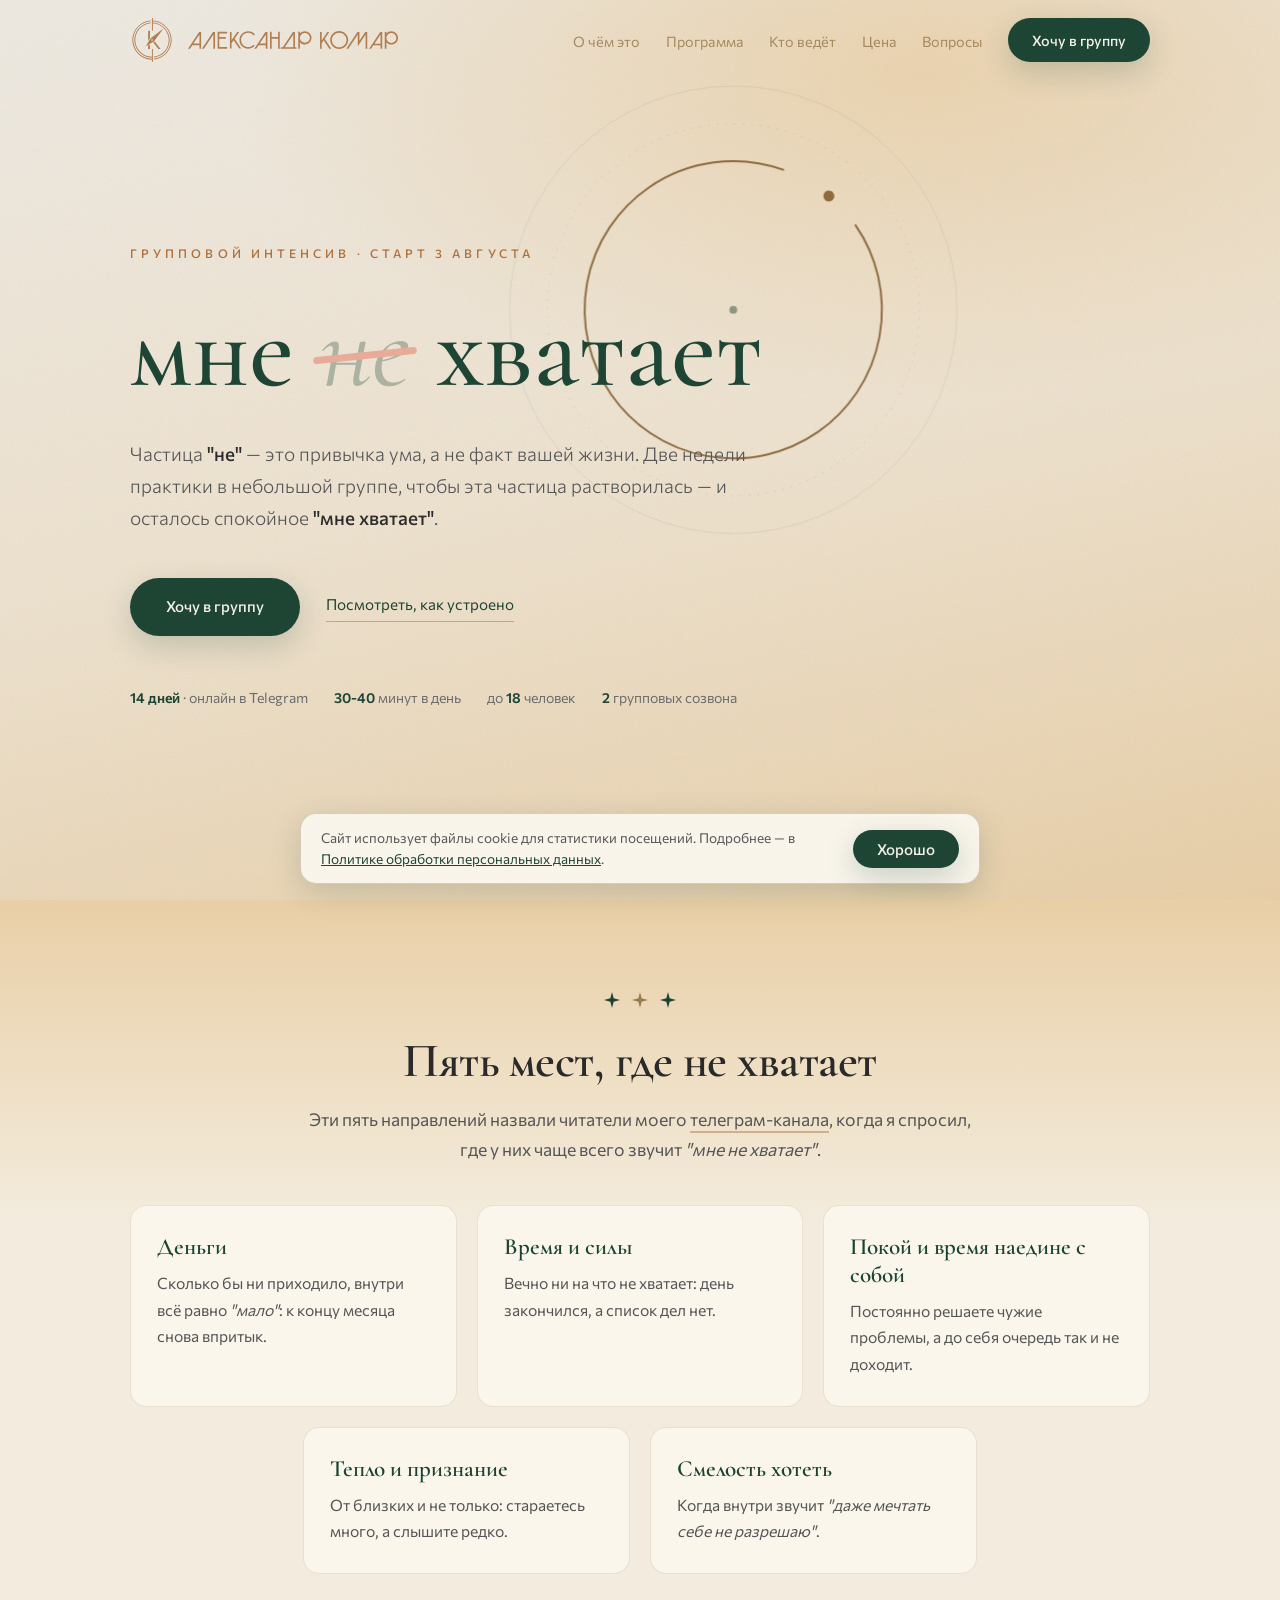
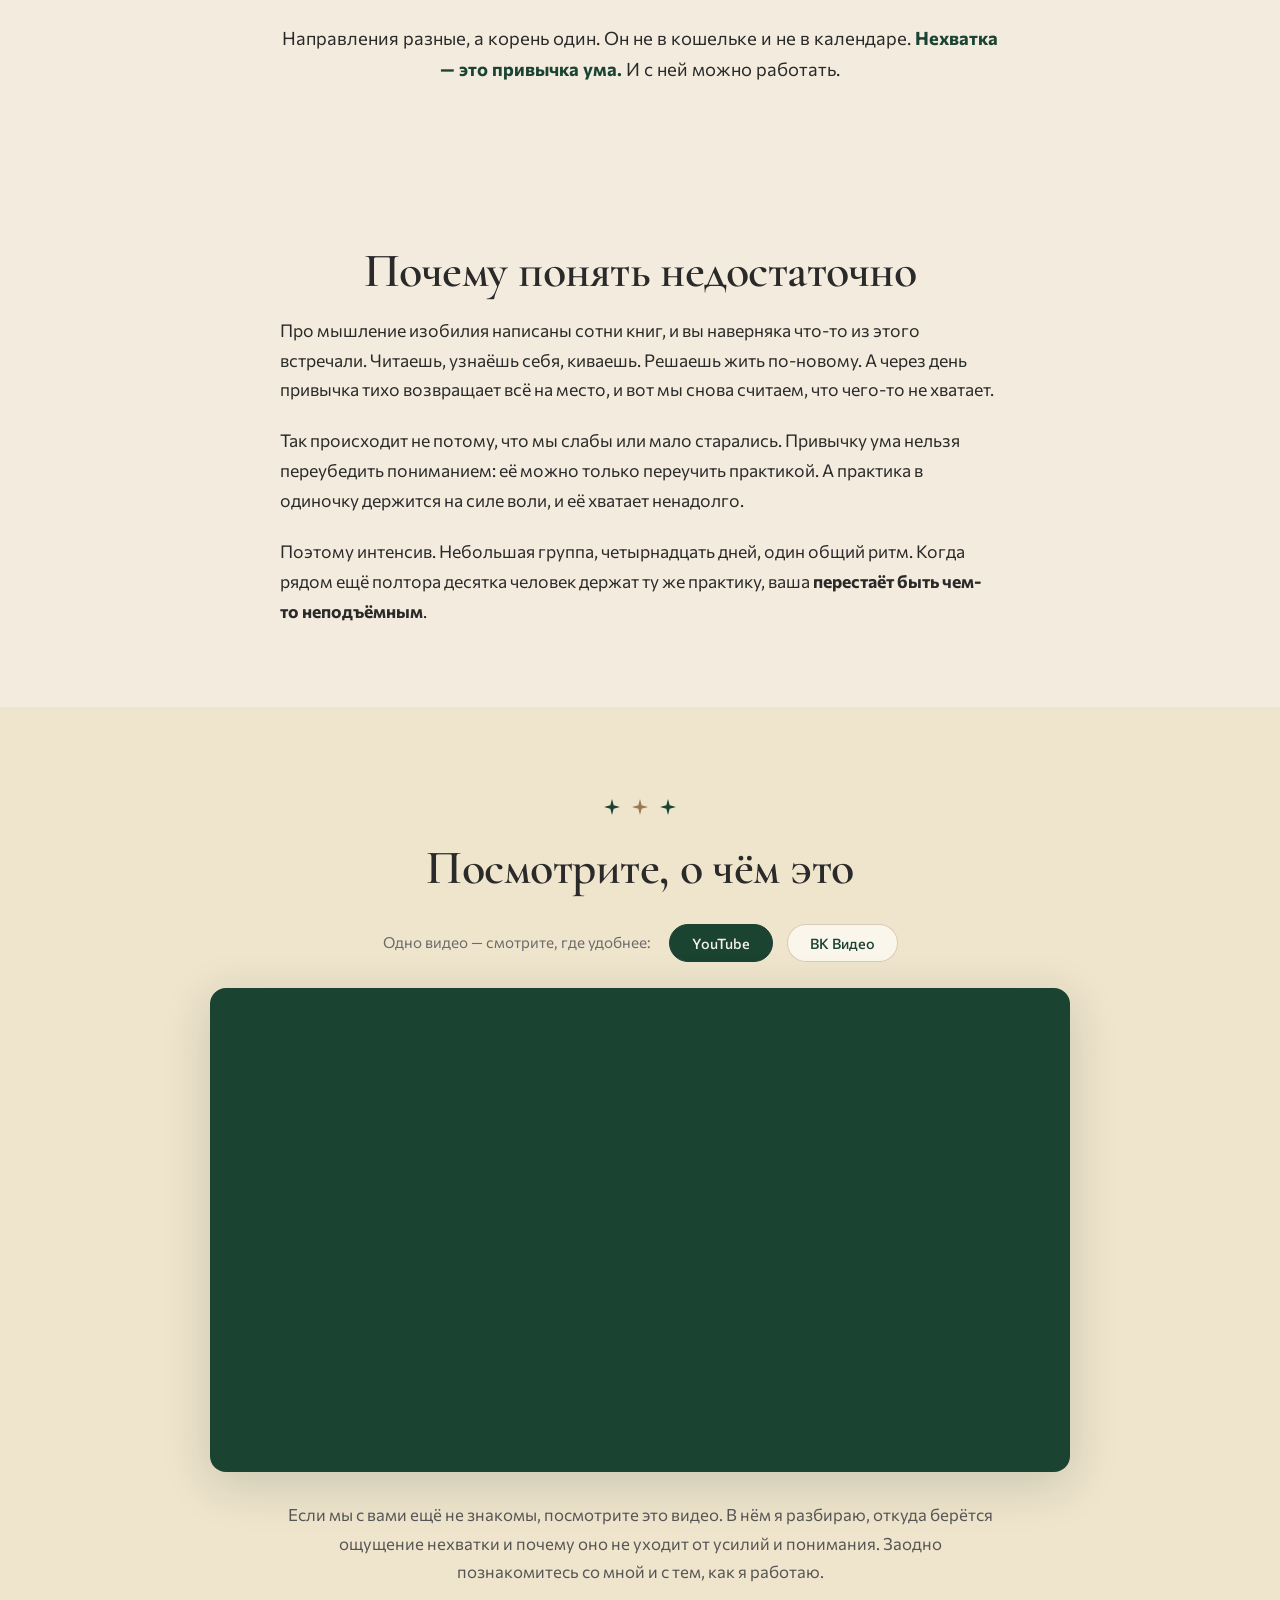
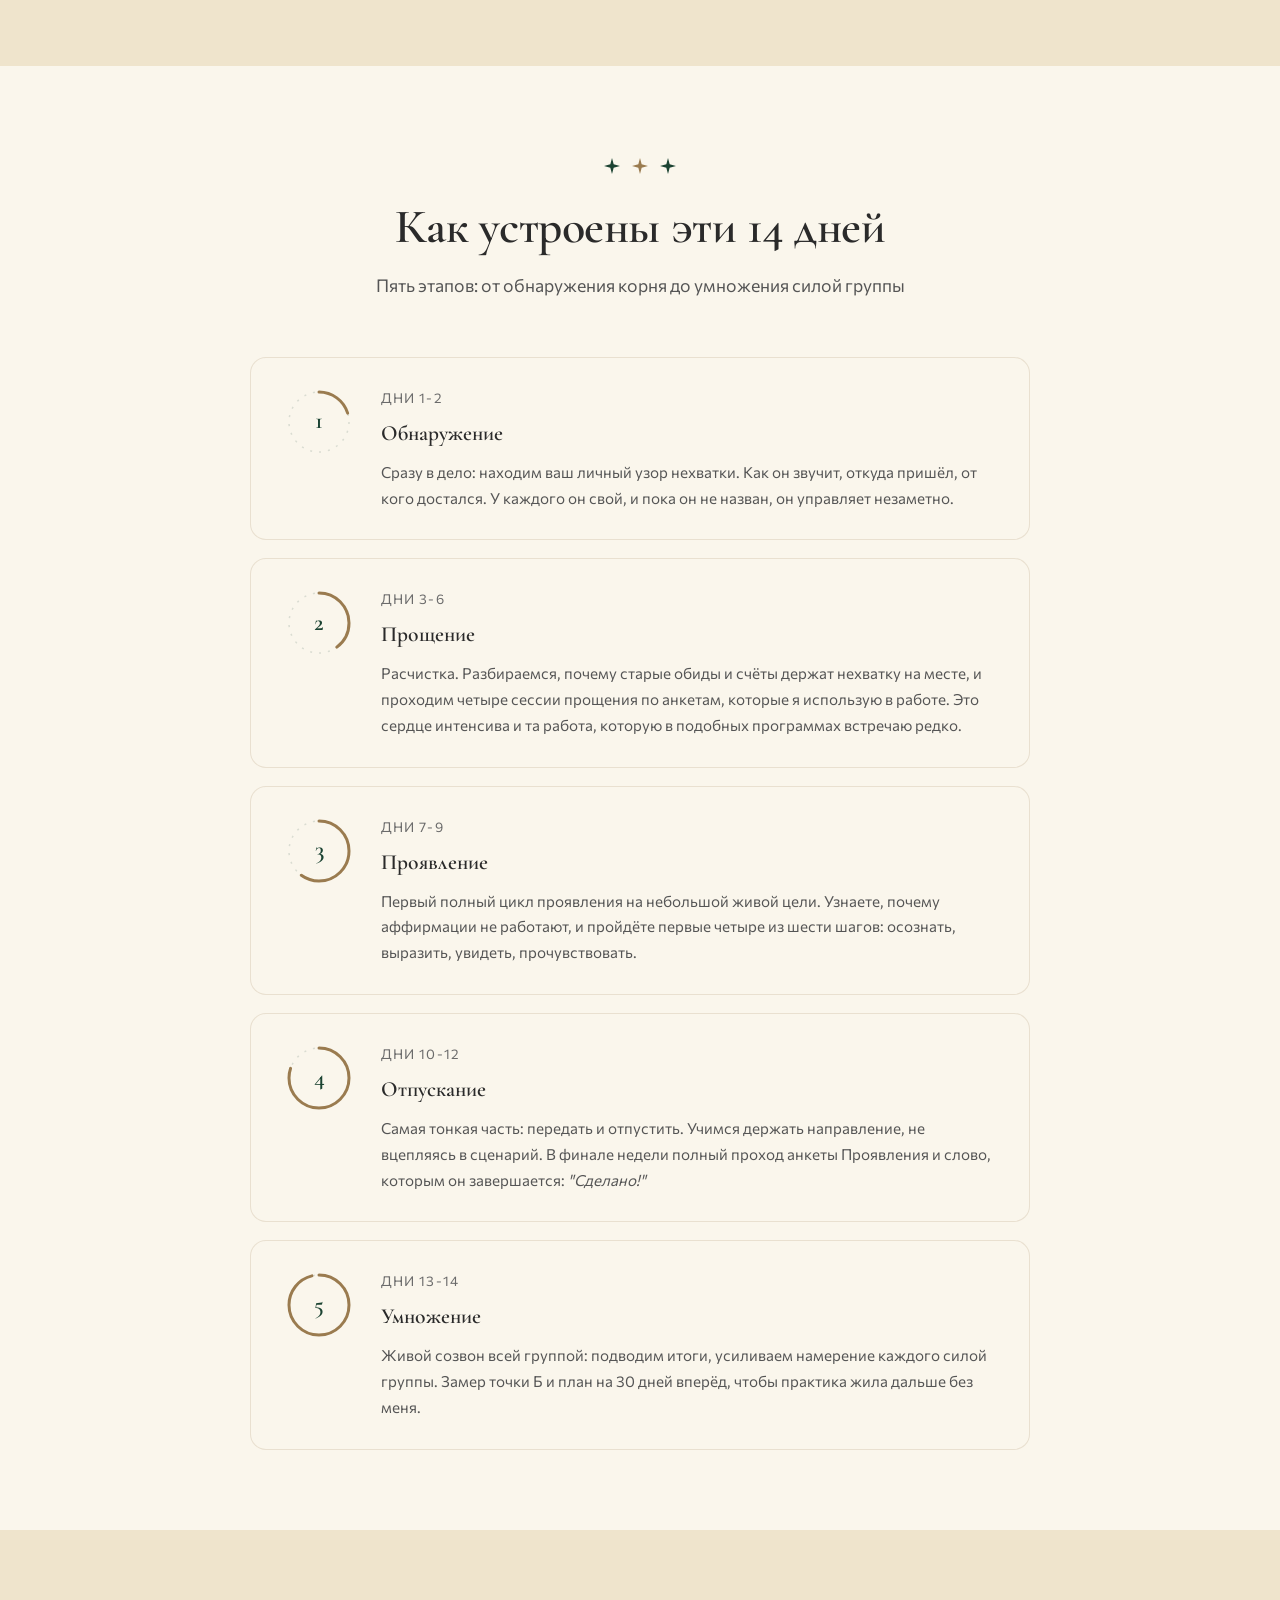
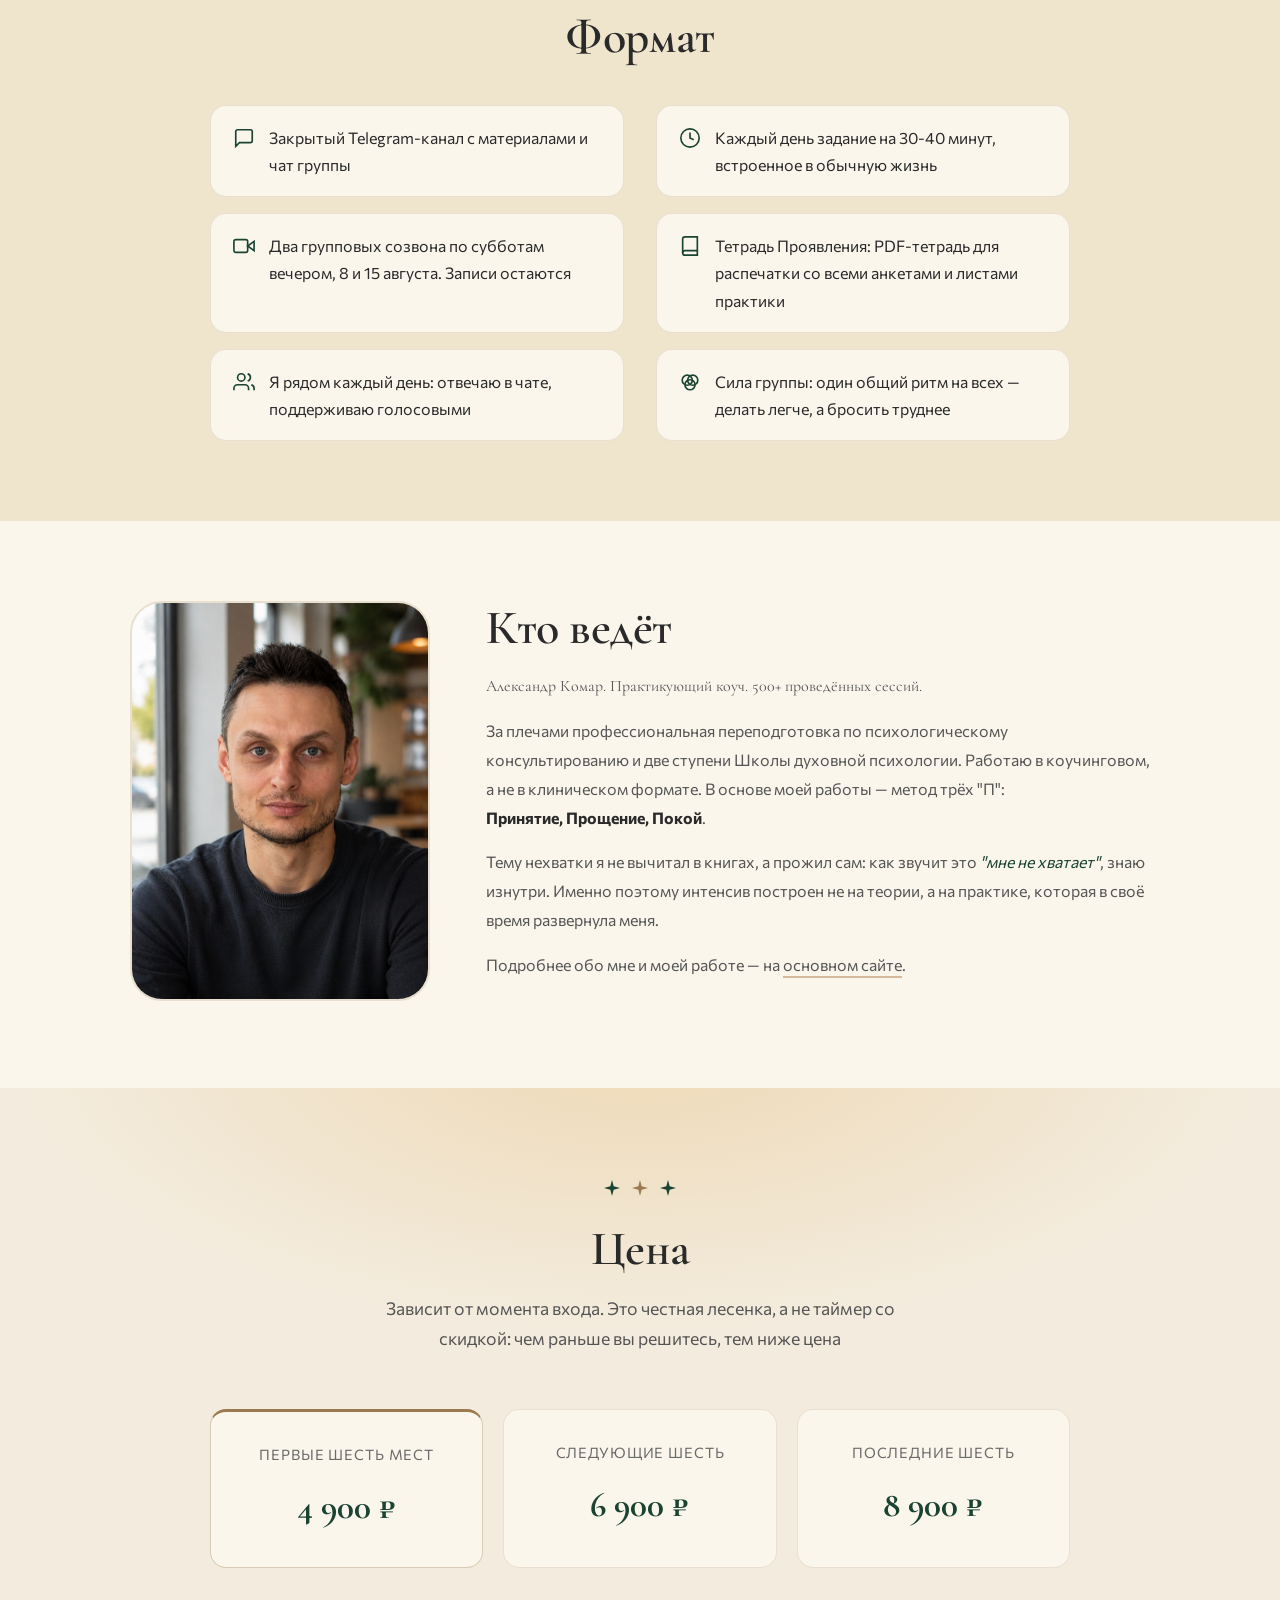
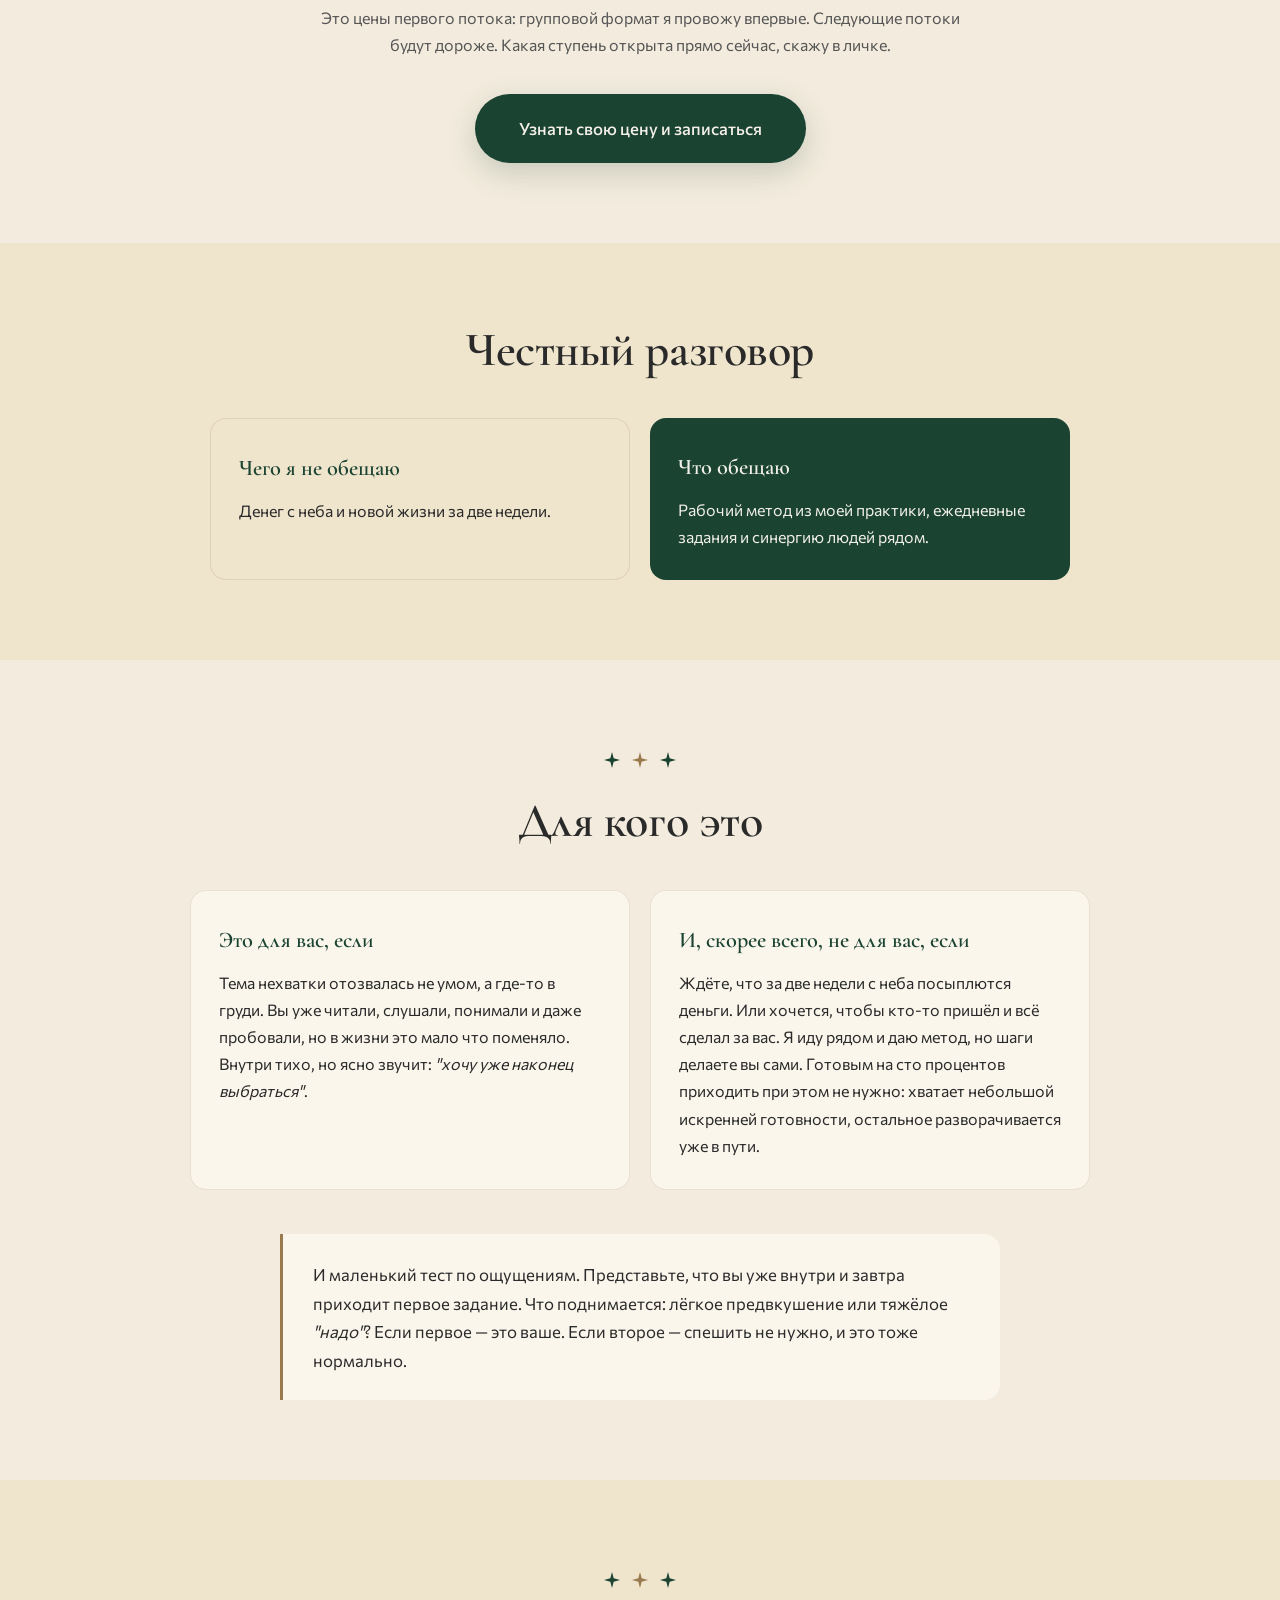
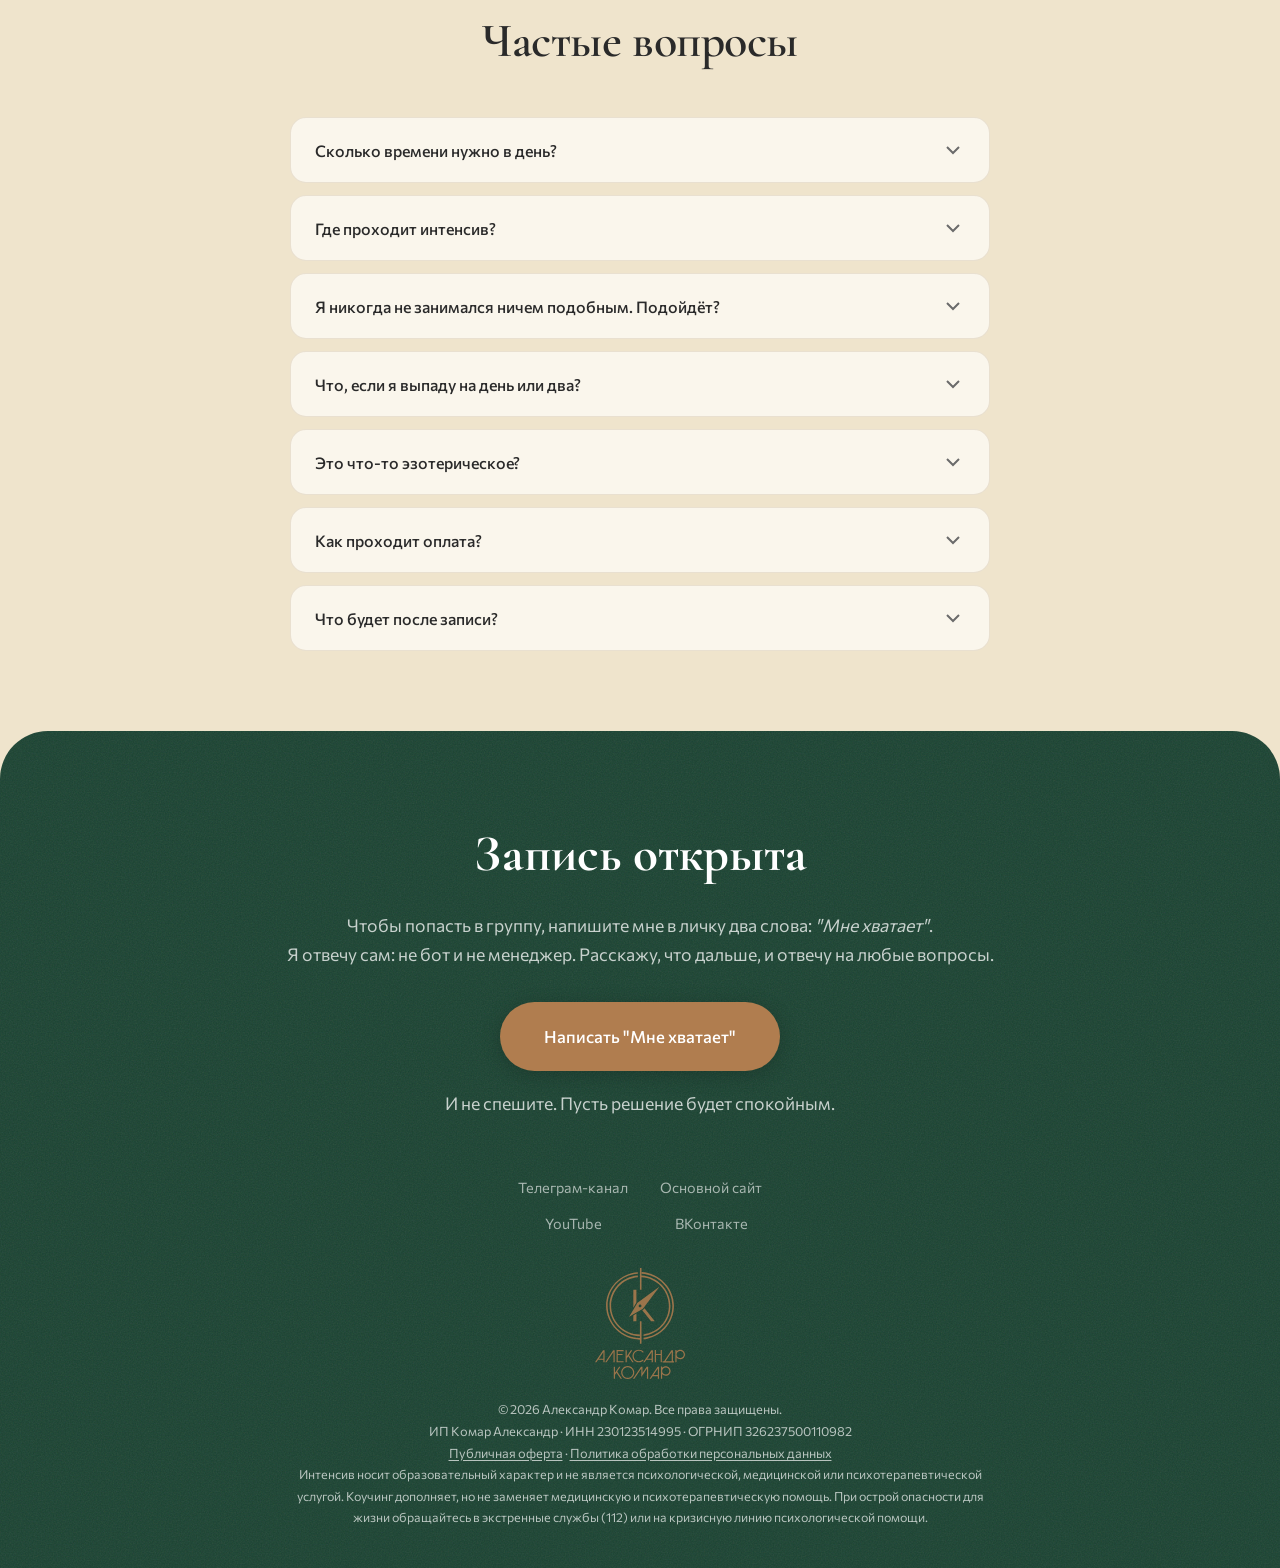
==== commit cce80152: "feat: перевёрстка в стиль 'Рассвет + золотая мера' — hero с кругом-мерой (вращение+точка+дрейф по ст" ====
--- a/mne-hvataet.html
+++ b/mne-hvataet.html
@@ -4,7 +4,7 @@
     <meta charset="UTF-8">
     <meta name="viewport" content="width=device-width, initial-scale=1.0, viewport-fit=cover">
     <meta name="description" content="Групповой интенсив Александра Комара: две недели практики, которые помогают переучить ум с &quot;мне не хватает&quot; на спокойное &quot;мне хватает&quot;. Старт 3 августа.">
-    <meta name="theme-color" content="#EDEAE4">
+    <meta name="theme-color" content="#EFEBE3">
     <meta name="apple-mobile-web-app-status-bar-style" content="black-translucent">
     <meta name="format-detection" content="telephone=no">
     <meta property="og:title" content="Интенсив &quot;Мне хватает&quot; — 14 дней практики">
@@ -34,7 +34,7 @@
         {
           "@type": "Event",
           "name": "Интенсив \"Мне хватает\"",
-          "description": "Групповой онлайн-интенсив: две недели практики, которые помогают переучить ум с \"мне не хватает\" на спокойное \"мне хватает\". Закрытый Telegram-канал, чат группы, два живых созвона, тетрадь Проявления.",
+          "description": "Групповой онлайн-интенсив: две недели практики, которые помогают переучить ум с \"мне не хватает\" на спокойное \"мне хватает\". Закрытый Telegram-канал, чат группы, два групповых созвона, тетрадь Проявления.",
           "startDate": "2026-08-03",
           "endDate": "2026-08-16",
           "eventAttendanceMode": "https://schema.org/OnlineEventAttendanceMode",
@@ -75,6 +75,14 @@
             },
             {
               "@type": "Question",
+              "name": "Где проходит интенсив?",
+              "acceptedAnswer": {
+                "@type": "Answer",
+                "text": "В закрытом телеграм-канале с чатом группы. Вам понадобится только Telegram: там выходят все материалы, там идёт общение, туда же приходят ссылки на групповые созвоны. Другие площадки пока не позволяют провести интенсив в том же качестве, поэтому основная площадка одна — Telegram."
+              }
+            },
+            {
+              "@type": "Question",
               "name": "Я никогда не занимался ничем подобным. Подойдёт?",
               "acceptedAnswer": {
                 "@type": "Answer",
@@ -110,7 +118,7 @@
               "name": "Что будет после записи?",
               "acceptedAnswer": {
                 "@type": "Answer",
-                "text": "За пару дней до старта вы получите приглашение в закрытый канал, приветствие, правила группы и первое небольшое задание-замер. Старт основной программы в понедельник, 3 августа."
+                "text": "Приглашение в закрытый канал вы получите сразу после оплаты. За пару дней до старта там появятся приветствие, правила группы и первое небольшое задание-замер. Старт основной программы в понедельник, 3 августа."
               }
             }
           ]
@@ -136,13 +144,247 @@
     <noscript><div><img src="https://mc.yandex.ru/watch/108266859" style="position:absolute; left:-9999px;" alt="" /></div></noscript>
     <!-- /Yandex.Metrika counter -->
 
-    <!-- Стили страницы интенсива (префикс mh-, общий style.css не трогаем) -->
+    <!-- Стили страницы интенсива (префикс mh-, общий style.css не трогаем).
+         Перевёрстка 24.07.2026 — стиль "Рассвет + золотая мера" (тёплое крыло палитры).
+         Канон: Интенсив_Изобилие/_design_landing/proto_FINAL_rassvet_krug.html -->
     <style>
+        /* == Рассветная тема: тёплое крыло поверх переменных style.css == */
+        :root {
+            --bg-main: #F3ECDE;
+            --bg-surface: #FAF6EC;
+            --bg-card: #FAF6EC;
+            --bg-surface-alt: #EFE4CC;
+            --orange: #9A7B4F;                      /* продуктовый акцент интенсива — старое золото */
+            --orange-dim: rgba(154, 123, 79, 0.10);
+            --orange-glow: rgba(154, 123, 79, 0.22);
+            --border: rgba(154, 123, 79, 0.18);
+            --border-accent: rgba(154, 123, 79, 0.34);
+        }
+
+        /* Кнопки — хвойные, как в прототипе-финалисте */
+        .btn--primary, .nav__cta {
+            background: var(--green);
+            color: #F5F1E8;
+            box-shadow: 0 10px 30px rgba(27, 67, 50, 0.20);
+        }
+        .btn--primary:hover, .nav__cta:hover {
+            background: #142E21;
+            box-shadow: 0 14px 38px rgba(27, 67, 50, 0.26);
+        }
+        /* На хвойных плашках (прокрученная шапка, футер) кнопка — бронзовая, как на главной */
+        .nav.scrolled .nav__cta,
+        .footer .btn--primary {
+            background: #B07D4F;
+            color: var(--white);
+            box-shadow: 0 4px 20px rgba(0, 0, 0, 0.18);
+        }
+        .nav.scrolled .nav__cta:hover,
+        .footer .btn--primary:hover {
+            background: #956840;
+        }
+
+        /* == Hero "Рассвет + золотая мера" == */
+        .mh-hero {
+            flex-direction: column;
+            align-items: flex-start;
+            justify-content: center;
+            text-align: left;
+            padding: 120px 0 72px;
+            background:
+                radial-gradient(ellipse 90% 60% at 72% 8%, rgba(233, 196, 138, 0.55) 0%, rgba(233, 196, 138, 0) 60%),
+                linear-gradient(168deg, #EFEBE3 0%, #EFE3CF 52%, #E9CFA6 100%);
+        }
+        .mh-hero__inner {
+            position: relative;
+            z-index: 2;
+            width: 100%;
+            max-width: var(--container-max);
+            margin: 0 auto;
+            padding: 0 clamp(20px, 4vw, 40px);
+        }
+        .mh-hero .hero__label {
+            color: #B0703C;
+            letter-spacing: 0.34em;
+            margin-bottom: 30px;
+        }
+        .mh-hero__title {
+            font-family: var(--font-heading);
+            font-weight: 500;
+            font-size: clamp(3.4rem, 8.6vw, 7.4rem);
+            line-height: 1.02;
+            color: var(--green);
+            margin-bottom: 32px;
+            max-width: 12ch;
+        }
+        .mh-ne {
+            position: relative;
+            display: inline-block;
+            color: var(--green);
+            opacity: 0.30;
+            font-style: italic;
+            font-weight: 400;
+        }
+        .mh-ne::after {
+            content: '';
+            position: absolute;
+            left: -8%;
+            right: -8%;
+            top: 52%;
+            height: clamp(4px, 0.06em, 8px);
+            border-radius: 8px;
+            background: #E02B12;   /* яркий алый — черта осознанно выбивается из палитры (решение Александра, круг 3) */
+            transform: rotate(-6deg);
+        }
+        .mh-hero__sub {
+            font-weight: 300;
+            font-size: 1.18rem;
+            line-height: 1.7;
+            color: var(--text-secondary);
+            max-width: 52ch;
+            margin-bottom: 44px;
+        }
+        .mh-hero__sub b { font-weight: 500; color: var(--text); }
+        .mh-hero__actions {
+            display: flex;
+            align-items: center;
+            gap: 26px;
+            flex-wrap: wrap;
+            margin-bottom: 50px;
+        }
+        .mh-link {
+            font-size: 0.95rem;
+            color: var(--green);
+            text-decoration: none;
+            border-bottom: 1px solid rgba(27, 67, 50, 0.3);
+            padding-bottom: 3px;
+            transition: color 0.3s, border-color 0.3s;
+        }
+        .mh-link:hover { color: #B0703C; border-bottom-color: #B0703C; }
+        .mh-hero__facts {
+            display: flex;
+            gap: 12px 26px;
+            flex-wrap: wrap;
+            font-size: 0.88rem;
+            color: var(--text-muted);
+        }
+        .mh-hero__facts b { color: var(--green); font-weight: 600; }
+
+        /* Круг-мера: восходит в зоне рассветного свечения.
+           Точка выходит из одного конца дуги и плавно входит в другой —
+           разрыв меры при этом не зарастает (решение Александра 24.07). */
+        .mh-mera {
+            position: fixed;   /* мера сопровождает всю страницу при прокрутке */
+            z-index: 2;
+            pointer-events: none;
+            top: 8vh;
+            right: clamp(-80px, 4vw, 140px);
+            width: clamp(340px, 38vw, 560px);
+            aspect-ratio: 1;
+            mix-blend-mode: multiply;
+            transition: opacity 0.8s ease;
+        }
+        /* Ниже hero — присутствует тихо, не мешая чтению */
+        .mh-mera--quiet { opacity: 0.3; }
+        .mh-mera svg { width: 100%; height: 100%; }
+        .mh-mera__dot-static { display: none; }
+        @media (prefers-reduced-motion: reduce) {
+            .mh-mera__dot-static { display: block; }
+            .mh-mera__dot { display: none; }
+        }
+        @media (max-width: 860px) {
+            /* Мобильные: мера меньше и ниже, тоже путешествует со страницей */
+            .mh-mera { top: 44vh; right: -22vw; width: 72vw; opacity: 0.7; }
+            .mh-mera.mh-mera--quiet { opacity: 0.25; }
+        }
+        /* У подвала мера растворяется — хвойный финал остаётся чистым (правило после media, чтобы победить в каскаде) */
+        .mh-mera.mh-mera--gone { opacity: 0; }
+        /* Невысокие экраны (ноутбуки 1366×768): первый экран целиком, с кнопкой и фактами */
+        @media (max-height: 840px) and (min-width: 861px) {
+            .mh-hero { padding-top: 96px; padding-bottom: 48px; }
+            .mh-hero .hero__label { margin-bottom: 20px; }
+            .mh-hero__title { font-size: clamp(3rem, 6.4vw, 5.6rem); margin-bottom: 22px; }
+            .mh-hero__sub { font-size: 1.08rem; margin-bottom: 30px; }
+            .mh-hero__actions { margin-bottom: 32px; }
+            .mh-mera { top: 4vh; width: clamp(300px, 32vw, 460px); }
+        }
+
+        /* == Рассветный ритм фонов секций == */
+        /* Рассвет из hero стекает в первую секцию */
+        #places {
+            background: linear-gradient(180deg, #E9CFA6 0%, var(--bg-main) 38%);
+        }
+        /* Цена — зона решения: мягкое рассветное свечение сверху */
+        #price {
+            background:
+                radial-gradient(ellipse 80% 62% at 50% -6%, rgba(233, 196, 138, 0.48) 0%, rgba(233, 196, 138, 0) 62%),
+                var(--bg-main);
+        }
+        /* Подложка скруглённых углов футера — под фон FAQ */
+        .footer::before { background: var(--bg-surface-alt); }
+
         /* Чередование фонов секций (ритм светлее/темнее) */
-        .mh-alt { background: var(--bg-surface); }
-
-        /* Тишина вместо бегущих импульсов на линии программы */
-        .zigzag__line::after { animation: none; display: none; }
+        .mh-alt { background: var(--bg-surface-alt); }
+
+        /* Программа: пять этапов, мера наполняется (замена зигзага — решение Александра 24.07) */
+        .mh-stages {
+            max-width: 780px;
+            margin: 48px auto 0;
+            display: flex;
+            flex-direction: column;
+            gap: 18px;
+        }
+        .mh-stage {
+            display: flex;
+            align-items: flex-start;
+            gap: 26px;
+            background: var(--bg-surface);
+            border: 1px solid var(--border);
+            border-radius: var(--radius-sm);
+            padding: 28px 32px;
+        }
+        .mh-stage__mera {
+            position: relative;
+            flex-shrink: 0;
+            width: 72px;
+            height: 72px;
+        }
+        .mh-stage__mera svg { display: block; width: 100%; height: 100%; }
+        .mh-stage__num {
+            position: absolute;
+            inset: 0;
+            display: flex;
+            align-items: center;
+            justify-content: center;
+            font-family: var(--font-heading);
+            font-size: 1.5rem;
+            font-weight: 600;
+            color: var(--green);
+        }
+        .mh-stage__days {
+            display: block;
+            font-size: 0.85rem;
+            letter-spacing: 0.08em;
+            text-transform: uppercase;
+            color: var(--text-muted);
+            margin-bottom: 6px;
+        }
+        .mh-stage__body h3 {
+            font-family: var(--font-heading);
+            font-size: 1.35rem;
+            font-weight: 600;
+            color: var(--text);
+            margin-bottom: 8px;
+        }
+        .mh-stage__body p {
+            color: var(--text-secondary);
+            font-size: 0.95rem;
+            line-height: 1.7;
+        }
+        @media (max-width: 640px) {
+            .mh-stage { gap: 18px; padding: 22px 20px; }
+            .mh-stage__mera { width: 56px; height: 56px; }
+            .mh-stage__num { font-size: 1.25rem; }
+        }
 
         /* Пять мест нехватки */
         .mh-places__grid {
@@ -162,19 +404,28 @@
             font-family: var(--font-heading);
             font-size: 1.45rem;
             font-weight: 600;
+            line-height: 1.2;
             color: var(--green);
             margin-bottom: 8px;
+        }
+        .mh-places__intro {
+            max-width: 680px;
+            margin: 0 auto;
+            text-align: center;
+            font-size: 1.1rem;
+            line-height: 1.7;
+            color: var(--text-secondary);
         }
         .mh-place p {
             color: var(--text-secondary);
             font-size: 0.98rem;
         }
-        .mh-place--last {
-            grid-column: 1 / -1;
-            max-width: 560px;
-            margin: 0 auto;
-            width: 100%;
-            text-align: center;
+        /* Десктоп: три карточки в ряд, 4-я и 5-я — по центрам под стыками (решение Александра 24.07) */
+        @media (min-width: 861px) {
+            .mh-places__grid { grid-template-columns: repeat(6, 1fr); }
+            .mh-place { grid-column: span 2; }
+            .mh-place--c4 { grid-column: 2 / span 2; }
+            .mh-place--c5 { grid-column: 4 / span 2; }
         }
         .mh-places__root {
             max-width: 720px;
@@ -218,6 +469,41 @@
             color: var(--text-secondary);
             font-size: 1.05rem;
         }
+        /* Переключатель площадок: одно видео, две площадки */
+        .mh-video__tabs {
+            display: flex;
+            align-items: center;
+            justify-content: center;
+            flex-wrap: wrap;
+            gap: 10px 14px;
+            margin-top: 28px;
+        }
+        .mh-video__tabs-label {
+            font-size: 0.95rem;
+            color: var(--text-muted);
+            margin-right: 4px;
+        }
+        .mh-video__tab {
+            font-family: var(--font-body);
+            font-size: 0.9rem;
+            font-weight: 500;
+            padding: 9px 22px;
+            border-radius: 50px;
+            border: 1px solid var(--border-accent);
+            background: var(--bg-surface);
+            color: var(--green);
+            cursor: pointer;
+            text-decoration: none;
+            transition: all 0.3s;
+        }
+        .mh-video__tab:hover { border-color: var(--green); transform: translateY(-1px); }
+        .mh-video__tab.is-active {
+            background: var(--green);
+            border-color: var(--green);
+            color: #F5F1E8;
+            cursor: default;
+        }
+        #video .mh-video__frame { margin-top: 26px; }
 
         /* Формат — список фактов */
         .mh-format__list {
@@ -256,6 +542,12 @@
             border-radius: var(--radius-sm);
             padding: 30px 24px;
             text-align: center;
+            transition: transform 0.35s cubic-bezier(0.22, 1, 0.36, 1), box-shadow 0.35s, border-color 0.35s;
+        }
+        .mh-price__step:hover {
+            transform: translateY(-5px);
+            box-shadow: 0 14px 34px rgba(154, 123, 79, 0.18);
+            border-color: var(--border-accent);
         }
         .mh-price__step--current {
             border-color: var(--border-accent);
@@ -355,18 +647,17 @@
             color: var(--text-secondary);
         }
 
-        /* Зигзаг лендинга: контент этапов */
-        .mh-zigzag-days {
-            display: block;
-            font-size: 0.85rem;
-            letter-spacing: 0.08em;
-            text-transform: uppercase;
-            color: var(--text-muted);
-            margin-bottom: 6px;
+        /* Метод трёх "П" — одной строкой на десктопе */
+        @media (min-width: 861px) {
+            .mh-3p { white-space: nowrap; }
         }
 
         @media (max-width: 640px) {
-            .mh-places__grid, .mh-price__grid { grid-template-columns: 1fr; }
+            .mh-places__grid { grid-template-columns: 1fr; }
+        }
+        /* Цены: на узких экранах всегда столбиком (4 900 → 6 900 → 8 900), без раскладки 2+1 */
+        @media (max-width: 860px) {
+            .mh-price__grid { grid-template-columns: 1fr; max-width: 420px; }
         }
     </style>
 </head>
@@ -400,37 +691,47 @@
         </div>
     </nav>
 
-    <!-- ===== HERO ===== -->
-    <section class="hero" id="hero">
-        <div class="hero__bg"></div>
-        <div class="container hero__content">
-            <div class="hero__avatar reveal">
-                <img src="img/green-ava.jpg" alt="Александр Комар" width="800" height="800">
-            </div>
-            <span class="hero__label reveal">ГРУППОВОЙ ИНТЕНСИВ · ПЕРВЫЙ ПОТОК</span>
-            <h1 class="hero__title reveal">
-                Интенсив <span class="accent-word">"Мне&nbsp;хватает"</span>
-            </h1>
-            <p class="hero__subtitle reveal">
-                Две недели практики, которые помогают переучить ум<br>
-                с привычного <em>"мне не хватает"</em> на спокойное <em>"мне хватает"</em>
-            </p>
-            <div class="hero__actions reveal">
+    <!-- ===== HERO — "Рассвет + золотая мера" ===== -->
+    <section class="hero mh-hero" id="hero">
+        <div class="mh-mera" aria-hidden="true">
+            <svg viewBox="0 0 600 600" fill="none" xmlns="http://www.w3.org/2000/svg">
+                <circle cx="300" cy="300" r="286" stroke="#1B4332" stroke-opacity=".10" stroke-width="1"/>
+                <circle cx="300" cy="300" r="238" stroke="#1B4332" stroke-opacity=".14" stroke-width="1" stroke-dasharray="2 9"/>
+                <!-- Дуга и точка вращаются вместе (36с/оборот); точка продолжает перелетать разрыв -->
+                <g class="mh-mera__rot">
+                    <animateTransform attributeName="transform" type="rotate"
+                        from="0 300 300" to="360 300 300" dur="36s" repeatCount="indefinite"/>
+                    <circle cx="300" cy="300" r="190" stroke="#9A7B4F" stroke-width="2.5"
+                            stroke-linecap="round" stroke-dasharray="1075 1194"
+                            transform="rotate(-64 300 300)"/>
+                    <circle class="mh-mera__dot-static" cx="300" cy="110" r="7" fill="#9A7B4F"/>
+                    <circle class="mh-mera__dot" r="7" fill="#9A7B4F">
+                        <animateMotion dur="6s" repeatCount="indefinite" calcMode="linear"
+                            keyPoints="0;0;1;1" keyTimes="0;0.18;0.72;1"
+                            path="M 267.7 112.9 A 190 190 0 0 1 383.3 129.2"/>
+                        <animate attributeName="opacity" dur="6s" repeatCount="indefinite"
+                            values="0;0;1;1;0;0" keyTimes="0;0.18;0.32;0.58;0.72;1"/>
+                    </circle>
+                </g>
+                <circle cx="300" cy="300" r="64" fill="#FFFFFF" fill-opacity=".16"/>
+                <circle cx="300" cy="300" r="5" fill="#1B4332" fill-opacity=".45"/>
+            </svg>
+        </div>
+        <div class="mh-hero__inner">
+            <span class="hero__label reveal">Групповой интенсив · старт 3 августа</span>
+            <h1 class="mh-hero__title reveal">мне <span class="mh-ne">не</span> хватает</h1>
+            <p class="mh-hero__sub reveal">Частица <b>"не"</b> — это привычка ума, а не факт вашей жизни. Две недели практики в небольшой группе, чтобы эта частица растворилась — и осталось спокойное <b>"мне хватает"</b>.</p>
+            <div class="mh-hero__actions reveal">
                 <a href="https://telegram.me/komars_soul?text=%D0%9C%D0%BD%D0%B5%20%D1%85%D0%B2%D0%B0%D1%82%D0%B0%D0%B5%D1%82" target="_blank" rel="noopener" class="btn btn--primary" onclick="if(typeof ym!=='undefined')ym(108266859,'reachGoal','mh_click_telegram_hero')">
                     Хочу в группу
                 </a>
-                <a href="#program" class="btn btn--outline">Как устроено</a>
-            </div>
-            <div class="hero__stats-bar reveal">
-                <span class="hero__stats-bar-item">Старт 3&nbsp;августа</span>
-                <span class="hero__stats-bar-sep">|</span>
-                <span class="hero__stats-bar-item">14 дней · онлайн</span>
-                <span class="hero__stats-bar-sep">|</span>
-                <span class="hero__stats-bar-item">Группа до 18 человек</span>
-            </div>
-            <div class="hero__scroll">
-                <span>Узнать больше</span>
-                <svg width="24" height="24" viewBox="0 0 24 24" fill="none" stroke="currentColor" stroke-width="2"><path d="M12 5v14m-7-7l7 7 7-7"/></svg>
+                <a href="#program" class="mh-link">Посмотреть, как устроено</a>
+            </div>
+            <div class="mh-hero__facts reveal">
+                <span><b>14 дней</b> · онлайн в Telegram</span>
+                <span><b>30-40</b> минут в день</span>
+                <span>до <b>18</b> человек</span>
+                <span><b>2</b> групповых созвона</span>
             </div>
         </div>
     </section>
@@ -440,6 +741,7 @@
         <div class="container">
             <span class="section__star reveal"><svg class="star-svg" width="16" height="16" viewBox="0 0 24 24"><path d="M12 0L14.5 9.5L24 12L14.5 14.5L12 24L9.5 14.5L0 12L9.5 9.5Z" fill="currentColor"/></svg> <svg class="star-svg" width="16" height="16" viewBox="0 0 24 24"><path d="M12 0L14.5 9.5L24 12L14.5 14.5L12 24L9.5 14.5L0 12L9.5 9.5Z" fill="currentColor"/></svg> <svg class="star-svg" width="16" height="16" viewBox="0 0 24 24"><path d="M12 0L14.5 9.5L24 12L14.5 14.5L12 24L9.5 14.5L0 12L9.5 9.5Z" fill="currentColor"/></svg></span>
             <h2 class="section__title reveal">Пять мест, где не хватает</h2>
+            <p class="mh-places__intro reveal">Эти пять направлений назвали читатели моего <a href="https://telegram.me/WakeUp_Komars" target="_blank" rel="noopener" class="link-uslovia">телеграм-канала</a>, когда я спросил, где у них чаще всего звучит <em>"мне не хватает"</em>.</p>
             <div class="mh-places__grid">
                 <div class="mh-place reveal">
                     <h3>Деньги</h3>
@@ -453,16 +755,16 @@
                     <h3>Покой и время наедине с собой</h3>
                     <p>Постоянно решаете чужие проблемы, а до себя очередь так и не доходит.</p>
                 </div>
-                <div class="mh-place reveal">
+                <div class="mh-place mh-place--c4 reveal">
                     <h3>Тепло и признание</h3>
                     <p>От близких и не только: стараетесь много, а слышите редко.</p>
                 </div>
-                <div class="mh-place mh-place--last reveal">
+                <div class="mh-place mh-place--c5 reveal">
                     <h3>Смелость хотеть</h3>
                     <p>Когда внутри звучит <em>"даже мечтать себе не разрешаю"</em>.</p>
                 </div>
             </div>
-            <p class="mh-places__root reveal">Эти пять направлений назвали читатели моего канала, когда я спросил, где у них чаще всего звучит <em>"мне не хватает"</em>. Направления разные, а корень один. Он не в кошельке и не в календаре. <strong>Нехватка — это привычка ума.</strong> И с ней можно работать.</p>
+            <p class="mh-places__root reveal">Направления разные, а корень один. Он не в кошельке и не в календаре. <strong>Нехватка — это привычка ума.</strong> И с ней можно работать.</p>
         </div>
     </section>
 
@@ -471,18 +773,23 @@
         <div class="container">
             <h2 class="section__title reveal">Почему понять недостаточно</h2>
             <div class="mh-prose reveal">
-                <p>Про мышление изобилия написаны сотни книг, и вы наверняка что-то из этого встречали. Читаешь, узнаёшь себя, киваешь. Решаешь жить по-новому. А через день привычка тихо возвращает всё на место, и вот мы снова считаем, чего не хватает.</p>
-                <p>Так происходит не потому, что вы слабы или мало старались. Привычку ума нельзя переубедить пониманием: её можно только переучить практикой. А практика в одиночку держится на силе воли, и её хватает ненадолго.</p>
+                <p>Про мышление изобилия написаны сотни книг, и вы наверняка что-то из этого встречали. Читаешь, узнаёшь себя, киваешь. Решаешь жить по-новому. А через день привычка тихо возвращает всё на место, и вот мы снова считаем, что чего-то не хватает.</p>
+                <p>Так происходит не потому, что мы слабы или мало старались. Привычку ума нельзя переубедить пониманием: её можно только переучить практикой. А практика в одиночку держится на силе воли, и её хватает ненадолго.</p>
                 <p>Поэтому интенсив. Небольшая группа, четырнадцать дней, один общий ритм. Когда рядом ещё полтора десятка человек держат ту же практику, ваша <strong>перестаёт быть чем-то неподъёмным</strong>.</p>
             </div>
         </div>
     </section>
 
     <!-- ===== ВИДЕО ===== -->
-    <section class="section" id="video">
+    <section class="section mh-alt" id="video">
         <div class="container">
             <span class="section__star reveal"><svg class="star-svg" width="16" height="16" viewBox="0 0 24 24"><path d="M12 0L14.5 9.5L24 12L14.5 14.5L12 24L9.5 14.5L0 12L9.5 9.5Z" fill="currentColor"/></svg> <svg class="star-svg" width="16" height="16" viewBox="0 0 24 24"><path d="M12 0L14.5 9.5L24 12L14.5 14.5L12 24L9.5 14.5L0 12L9.5 9.5Z" fill="currentColor"/></svg> <svg class="star-svg" width="16" height="16" viewBox="0 0 24 24"><path d="M12 0L14.5 9.5L24 12L14.5 14.5L12 24L9.5 14.5L0 12L9.5 9.5Z" fill="currentColor"/></svg></span>
             <h2 class="section__title reveal">Посмотрите, о чём это</h2>
+            <div class="mh-video__tabs reveal">
+                <span class="mh-video__tabs-label">Одно видео — смотрите, где удобнее:</span>
+                <button class="mh-video__tab is-active" type="button" data-src="https://www.youtube-nocookie.com/embed/-MVayBMEhNU">YouTube</button>
+                <button class="mh-video__tab" type="button" data-src="https://vk.com/video_ext.php?oid=-216665554&amp;id=456239017&amp;hd=2">ВК Видео</button>
+            </div>
             <div class="mh-video__frame reveal">
                 <iframe src="https://www.youtube-nocookie.com/embed/-MVayBMEhNU" title="Видео Александра Комара о нехватке" loading="lazy" allow="accelerometer; autoplay; clipboard-write; encrypted-media; gyroscope; picture-in-picture; web-share" allowfullscreen></iframe>
             </div>
@@ -497,77 +804,87 @@
             <h2 class="section__title reveal">Как устроены эти 14 дней</h2>
             <p class="section__subtitle reveal">Пять этапов: от обнаружения корня до умножения силой группы</p>
 
-            <div class="zigzag">
-                <div class="zigzag__step reveal">
-                    <div class="zigzag__content">
-                        <span class="mh-zigzag-days">Дни 1-2</span>
+            <div class="mh-stages">
+                <div class="mh-stage reveal">
+                    <div class="mh-stage__mera" aria-hidden="true">
+                        <svg viewBox="0 0 72 72" fill="none" xmlns="http://www.w3.org/2000/svg">
+                            <circle cx="36" cy="36" r="30" stroke="#1B4332" stroke-opacity=".14" stroke-width="1.5" stroke-dasharray="2 7"/>
+                            <circle cx="36" cy="36" r="30" stroke="#9A7B4F" stroke-width="3" stroke-linecap="round" stroke-dasharray="38 188.5" transform="rotate(-90 36 36)"/>
+                        </svg>
+                        <span class="mh-stage__num">1</span>
+                    </div>
+                    <div class="mh-stage__body">
+                        <span class="mh-stage__days">Дни 1-2</span>
                         <h3>Обнаружение</h3>
                         <p>Сразу в дело: находим ваш личный узор нехватки. Как он звучит, откуда пришёл, от кого достался. У каждого он свой, и пока он не назван, он управляет незаметно.</p>
                     </div>
-                    <div class="zigzag__timeline">
-                        <div class="zigzag__number zigzag__number--accent">1</div>
-                        <div class="zigzag__line"></div>
-                    </div>
-                    <div class="zigzag__empty"></div>
-                </div>
-
-                <div class="zigzag__step reveal">
-                    <div class="zigzag__empty"></div>
-                    <div class="zigzag__timeline">
-                        <div class="zigzag__number">2</div>
-                        <div class="zigzag__line"></div>
-                    </div>
-                    <div class="zigzag__content">
-                        <span class="mh-zigzag-days">Дни 3-6</span>
+                </div>
+
+                <div class="mh-stage reveal">
+                    <div class="mh-stage__mera" aria-hidden="true">
+                        <svg viewBox="0 0 72 72" fill="none" xmlns="http://www.w3.org/2000/svg">
+                            <circle cx="36" cy="36" r="30" stroke="#1B4332" stroke-opacity=".14" stroke-width="1.5" stroke-dasharray="2 7"/>
+                            <circle cx="36" cy="36" r="30" stroke="#9A7B4F" stroke-width="3" stroke-linecap="round" stroke-dasharray="75 188.5" transform="rotate(-90 36 36)"/>
+                        </svg>
+                        <span class="mh-stage__num">2</span>
+                    </div>
+                    <div class="mh-stage__body">
+                        <span class="mh-stage__days">Дни 3-6</span>
                         <h3>Прощение</h3>
                         <p>Расчистка. Разбираемся, почему старые обиды и счёты держат нехватку на месте, и проходим четыре сессии прощения по анкетам, которые я использую в работе. Это сердце интенсива и та работа, которую в подобных программах встречаю редко.</p>
                     </div>
                 </div>
 
-                <div class="zigzag__step reveal">
-                    <div class="zigzag__content">
-                        <span class="mh-zigzag-days">Дни 7-9</span>
+                <div class="mh-stage reveal">
+                    <div class="mh-stage__mera" aria-hidden="true">
+                        <svg viewBox="0 0 72 72" fill="none" xmlns="http://www.w3.org/2000/svg">
+                            <circle cx="36" cy="36" r="30" stroke="#1B4332" stroke-opacity=".14" stroke-width="1.5" stroke-dasharray="2 7"/>
+                            <circle cx="36" cy="36" r="30" stroke="#9A7B4F" stroke-width="3" stroke-linecap="round" stroke-dasharray="113 188.5" transform="rotate(-90 36 36)"/>
+                        </svg>
+                        <span class="mh-stage__num">3</span>
+                    </div>
+                    <div class="mh-stage__body">
+                        <span class="mh-stage__days">Дни 7-9</span>
                         <h3>Проявление</h3>
                         <p>Первый полный цикл проявления на небольшой живой цели. Узнаете, почему аффирмации не работают, и пройдёте первые четыре из шести шагов: осознать, выразить, увидеть, прочувствовать.</p>
                     </div>
-                    <div class="zigzag__timeline">
-                        <div class="zigzag__number">3</div>
-                        <div class="zigzag__line"></div>
-                    </div>
-                    <div class="zigzag__empty"></div>
-                </div>
-
-                <div class="zigzag__step reveal">
-                    <div class="zigzag__empty"></div>
-                    <div class="zigzag__timeline">
-                        <div class="zigzag__number">4</div>
-                        <div class="zigzag__line"></div>
-                    </div>
-                    <div class="zigzag__content">
-                        <span class="mh-zigzag-days">Дни 10-12</span>
+                </div>
+
+                <div class="mh-stage reveal">
+                    <div class="mh-stage__mera" aria-hidden="true">
+                        <svg viewBox="0 0 72 72" fill="none" xmlns="http://www.w3.org/2000/svg">
+                            <circle cx="36" cy="36" r="30" stroke="#1B4332" stroke-opacity=".14" stroke-width="1.5" stroke-dasharray="2 7"/>
+                            <circle cx="36" cy="36" r="30" stroke="#9A7B4F" stroke-width="3" stroke-linecap="round" stroke-dasharray="151 188.5" transform="rotate(-90 36 36)"/>
+                        </svg>
+                        <span class="mh-stage__num">4</span>
+                    </div>
+                    <div class="mh-stage__body">
+                        <span class="mh-stage__days">Дни 10-12</span>
                         <h3>Отпускание</h3>
                         <p>Самая тонкая часть: передать и отпустить. Учимся держать направление, не вцепляясь в сценарий. В финале недели полный проход анкеты Проявления и слово, которым он завершается: <em>"Сделано!"</em></p>
                     </div>
                 </div>
 
-                <div class="zigzag__step reveal">
-                    <div class="zigzag__content">
-                        <span class="mh-zigzag-days">Дни 13-14</span>
+                <div class="mh-stage reveal">
+                    <div class="mh-stage__mera" aria-hidden="true">
+                        <svg viewBox="0 0 72 72" fill="none" xmlns="http://www.w3.org/2000/svg">
+                            <circle cx="36" cy="36" r="30" stroke="#1B4332" stroke-opacity=".14" stroke-width="1.5" stroke-dasharray="2 7"/>
+                            <circle cx="36" cy="36" r="30" stroke="#9A7B4F" stroke-width="3" stroke-linecap="round" stroke-dasharray="181 188.5" transform="rotate(-90 36 36)"/>
+                        </svg>
+                        <span class="mh-stage__num">5</span>
+                    </div>
+                    <div class="mh-stage__body">
+                        <span class="mh-stage__days">Дни 13-14</span>
                         <h3>Умножение</h3>
                         <p>Живой созвон всей группой: подводим итоги, усиливаем намерение каждого силой группы. Замер точки Б и план на 30 дней вперёд, чтобы практика жила дальше без меня.</p>
                     </div>
-                    <div class="zigzag__timeline">
-                        <div class="zigzag__number">5</div>
-                        <div class="zigzag__line" style="background: transparent;"></div>
-                    </div>
-                    <div class="zigzag__empty"></div>
                 </div>
             </div>
         </div>
     </section>
 
     <!-- ===== ФОРМАТ ===== -->
-    <section class="section format-block" id="format">
+    <section class="section format-block mh-alt" id="format">
         <div class="container">
             <h2 class="section__title reveal">Формат</h2>
             <div class="mh-format__list">
@@ -581,7 +898,7 @@
                 </div>
                 <div class="mh-format__item reveal">
                     <svg width="22" height="22" viewBox="0 0 24 24" fill="none" stroke="currentColor" stroke-width="1.8"><path d="M23 7l-7 5 7 5V7z"/><rect x="1" y="5" width="15" height="14" rx="2" ry="2"/></svg>
-                    <span>Два живых созвона по субботам вечером, 8&nbsp;и&nbsp;15&nbsp;августа. Записи остаются</span>
+                    <span>Два групповых созвона по субботам вечером, 8&nbsp;и&nbsp;15&nbsp;августа. Записи остаются</span>
                 </div>
                 <div class="mh-format__item reveal">
                     <svg width="22" height="22" viewBox="0 0 24 24" fill="none" stroke="currentColor" stroke-width="1.8"><path d="M4 19.5A2.5 2.5 0 016.5 17H20"/><path d="M6.5 2H20v20H6.5A2.5 2.5 0 014 19.5v-15A2.5 2.5 0 016.5 2z"/></svg>
@@ -590,6 +907,10 @@
                 <div class="mh-format__item reveal">
                     <svg width="22" height="22" viewBox="0 0 24 24" fill="none" stroke="currentColor" stroke-width="1.8"><path d="M17 21v-2a4 4 0 00-4-4H5a4 4 0 00-4 4v2"/><circle cx="9" cy="7" r="4"/><path d="M23 21v-2a4 4 0 00-3-3.87"/><path d="M16 3.13a4 4 0 010 7.75"/></svg>
                     <span>Я рядом каждый день: отвечаю в чате, поддерживаю голосовыми</span>
+                </div>
+                <div class="mh-format__item reveal">
+                    <svg width="22" height="22" viewBox="0 0 24 24" fill="none" stroke="currentColor" stroke-width="1.8"><circle cx="9" cy="10" r="5.5"/><circle cx="15" cy="10" r="5.5"/><circle cx="12" cy="15" r="5.5"/></svg>
+                    <span>Сила группы: один общий ритм на всех — делать легче, а бросить труднее</span>
                 </div>
             </div>
         </div>
@@ -605,7 +926,7 @@
                 <div class="about__content reveal">
                     <h2 class="section__title section__title--left">Кто ведёт</h2>
                     <p class="about__tagline">Александр Комар. Практикующий коуч. 500+ проведённых сессий.</p>
-                    <p>За плечами профессиональная переподготовка по психологическому консультированию и две ступени Школы духовной психологии. Работаю в коучинговом, а не в клиническом формате. В основе моей работы — метод трёх "П": <strong>Принятие, Прощение, Покой</strong>.</p>
+                    <p>За плечами профессиональная переподготовка по психологическому консультированию и две ступени Школы духовной психологии. Работаю в коучинговом, а не в клиническом формате. В основе моей работы — метод трёх "П": <strong class="mh-3p">Принятие, Прощение, Покой</strong>.</p>
                     <p>Тему нехватки я не вычитал в книгах, а прожил сам: как звучит это <em>"мне не хватает"</em>, знаю изнутри. Именно поэтому интенсив построен не на теории, а на практике, которая в своё время развернула меня.</p>
                     <p>Подробнее обо мне и моей работе — на <a href="index.html" class="link-uslovia">основном сайте</a>.</p>
                 </div>
@@ -679,7 +1000,7 @@
     </section>
 
     <!-- ===== FAQ ===== -->
-    <section class="section faq" id="faq">
+    <section class="section faq mh-alt" id="faq">
         <div class="container">
             <span class="section__star reveal"><svg class="star-svg" width="16" height="16" viewBox="0 0 24 24"><path d="M12 0L14.5 9.5L24 12L14.5 14.5L12 24L9.5 14.5L0 12L9.5 9.5Z" fill="currentColor"/></svg> <svg class="star-svg" width="16" height="16" viewBox="0 0 24 24"><path d="M12 0L14.5 9.5L24 12L14.5 14.5L12 24L9.5 14.5L0 12L9.5 9.5Z" fill="currentColor"/></svg> <svg class="star-svg" width="16" height="16" viewBox="0 0 24 24"><path d="M12 0L14.5 9.5L24 12L14.5 14.5L12 24L9.5 14.5L0 12L9.5 9.5Z" fill="currentColor"/></svg></span>
             <h2 class="section__title reveal">Частые вопросы</h2>
@@ -694,6 +1015,15 @@
                     </div>
                 </div>
                 <div class="faq__item reveal">
+                    <button class="faq__question" aria-expanded="false" aria-controls="faq-answer-7">
+                        <span>Где проходит интенсив?</span>
+                        <svg class="faq__chevron" width="24" height="24" viewBox="0 0 24 24" fill="none" stroke="currentColor" stroke-width="2"><path d="M6 9l6 6 6-6"/></svg>
+                    </button>
+                    <div class="faq__answer" id="faq-answer-7">
+                        <p>В закрытом телеграм-канале с чатом группы. Вам понадобится только Telegram: там выходят все материалы, там идёт общение, туда же приходят ссылки на групповые созвоны. Другие площадки пока не позволяют провести интенсив в том же качестве, поэтому основная площадка одна — Telegram.</p>
+                    </div>
+                </div>
+                <div class="faq__item reveal">
                     <button class="faq__question" aria-expanded="false" aria-controls="faq-answer-2">
                         <span>Я никогда не занимался ничем подобным. Подойдёт?</span>
                         <svg class="faq__chevron" width="24" height="24" viewBox="0 0 24 24" fill="none" stroke="currentColor" stroke-width="2"><path d="M6 9l6 6 6-6"/></svg>
@@ -735,7 +1065,7 @@
                         <svg class="faq__chevron" width="24" height="24" viewBox="0 0 24 24" fill="none" stroke="currentColor" stroke-width="2"><path d="M6 9l6 6 6-6"/></svg>
                     </button>
                     <div class="faq__answer" id="faq-answer-6">
-                        <p>За пару дней до старта вы получите приглашение в закрытый канал, приветствие, правила группы и первое небольшое задание-замер. Старт основной программы в понедельник, 3 августа.</p>
+                        <p>Приглашение в закрытый канал вы получите сразу после оплаты. За пару дней до старта там появятся приветствие, правила группы и первое небольшое задание-замер. Старт основной программы в понедельник, 3 августа.</p>
                     </div>
                 </div>
             </div>
@@ -755,10 +1085,11 @@
             </div>
             <div class="footer__links">
                 <a href="https://telegram.me/WakeUp_Komars" target="_blank" rel="noopener">Телеграм-канал</a>
+                <a href="index.html">Основной сайт</a>
                 <a href="https://www.youtube.com/@komars-soul" target="_blank" rel="noopener">YouTube</a>
-                <a href="index.html">Основной сайт</a>
-            </div>
-            <img src="img/logo/logo_vert_sand.svg" alt="" aria-hidden="true" class="footer__logo">
+                <a href="https://vk.com/club216665554" target="_blank" rel="noopener">ВКонтакте</a>
+            </div>
+            <img src="img/logo/logo_vert_bronze.svg" alt="" aria-hidden="true" class="footer__logo">
             <p class="footer__copy">© 2026 Александр Комар. Все права защищены.</p>
             <p class="footer__copy">ИП Комар Александр · ИНН 230123514995 · ОГРНИП 326237500110982<br>
             <a href="oferta.html" style="color: inherit;">Публичная оферта</a> · <a href="politika-pd.html" style="color: inherit;">Политика обработки персональных данных</a></p>
@@ -772,6 +1103,64 @@
         <button class="btn btn--primary cookie-notice__btn" id="cookieNoticeBtn" type="button">Хорошо</button>
     </div>
 
+    <script>
+        // prefers-reduced-motion: замораживаем SMIL-анимации круга-меры (показывается статичная точка)
+        if (window.matchMedia && window.matchMedia('(prefers-reduced-motion: reduce)').matches) {
+            var mhMeraSvg = document.querySelector('.mh-mera svg');
+            if (mhMeraSvg && mhMeraSvg.pauseAnimations) mhMeraSvg.pauseAnimations();
+        }
+        (function() {
+            // Мера сопровождает страницу: после hero — приглушённо, и плавно гуляет
+            // по странице вслед за прокруткой (траектория право→лево→право с инерцией)
+            var mera = document.querySelector('.mh-mera');
+            var hero = document.getElementById('hero');
+            var mhReduced = window.matchMedia && window.matchMedia('(prefers-reduced-motion: reduce)').matches;
+            if (mera && hero && !mhReduced) {
+                var tX = 0, tY = 0, tS = 1, mX = 0, mY = 0, mS = 1;
+                var mhFooter = document.getElementById('footer');
+                var computeTarget = function() {
+                    mera.classList.toggle('mh-mera--quiet', window.scrollY > hero.offsetHeight * 0.55);
+                    if (mhFooter) {
+                        mera.classList.toggle('mh-mera--gone', mhFooter.getBoundingClientRect().top < window.innerHeight * 0.55);
+                    }
+                    var doc = document.documentElement;
+                    var p = window.scrollY / Math.max(1, doc.scrollHeight - window.innerHeight);
+                    var amp = window.innerWidth * 0.45;
+                    var s = Math.sin(p * Math.PI * 1.5);
+                    tX = -amp * s * s;
+                    tY = 60 * Math.sin(p * Math.PI * 4);
+                    tS = 1 - 0.22 * Math.sin(p * Math.PI) * Math.sin(p * Math.PI);
+                };
+                var tick = function() {
+                    mX += (tX - mX) * 0.05;
+                    mY += (tY - mY) * 0.05;
+                    mS += (tS - mS) * 0.05;
+                    mera.style.transform = 'translate(' + mX.toFixed(1) + 'px,' + mY.toFixed(1) + 'px) scale(' + mS.toFixed(3) + ')';
+                    requestAnimationFrame(tick);
+                };
+                window.addEventListener('scroll', computeTarget, { passive: true });
+                window.addEventListener('resize', computeTarget, { passive: true });
+                computeTarget();
+                requestAnimationFrame(tick);
+            } else if (mera && hero) {
+                window.addEventListener('scroll', function() {
+                    mera.classList.toggle('mh-mera--quiet', window.scrollY > hero.offsetHeight * 0.55);
+                    var f = document.getElementById('footer');
+                    if (f) mera.classList.toggle('mh-mera--gone', f.getBoundingClientRect().top < window.innerHeight * 0.55);
+                }, { passive: true });
+            }
+            // Переключатель площадок видео: YouTube ↔ ВК, плеер меняется на месте
+            var mhFrame = document.querySelector('.mh-video__frame iframe');
+            var mhTabs = document.querySelectorAll('.mh-video__tab[data-src]');
+            mhTabs.forEach(function(btn) {
+                btn.addEventListener('click', function() {
+                    if (btn.classList.contains('is-active') || !mhFrame) return;
+                    mhTabs.forEach(function(b) { b.classList.toggle('is-active', b === btn); });
+                    mhFrame.src = btn.dataset.src;
+                });
+            });
+        })();
+    </script>
     <script src="app.js?v=4"></script>
 </body>
 </html>
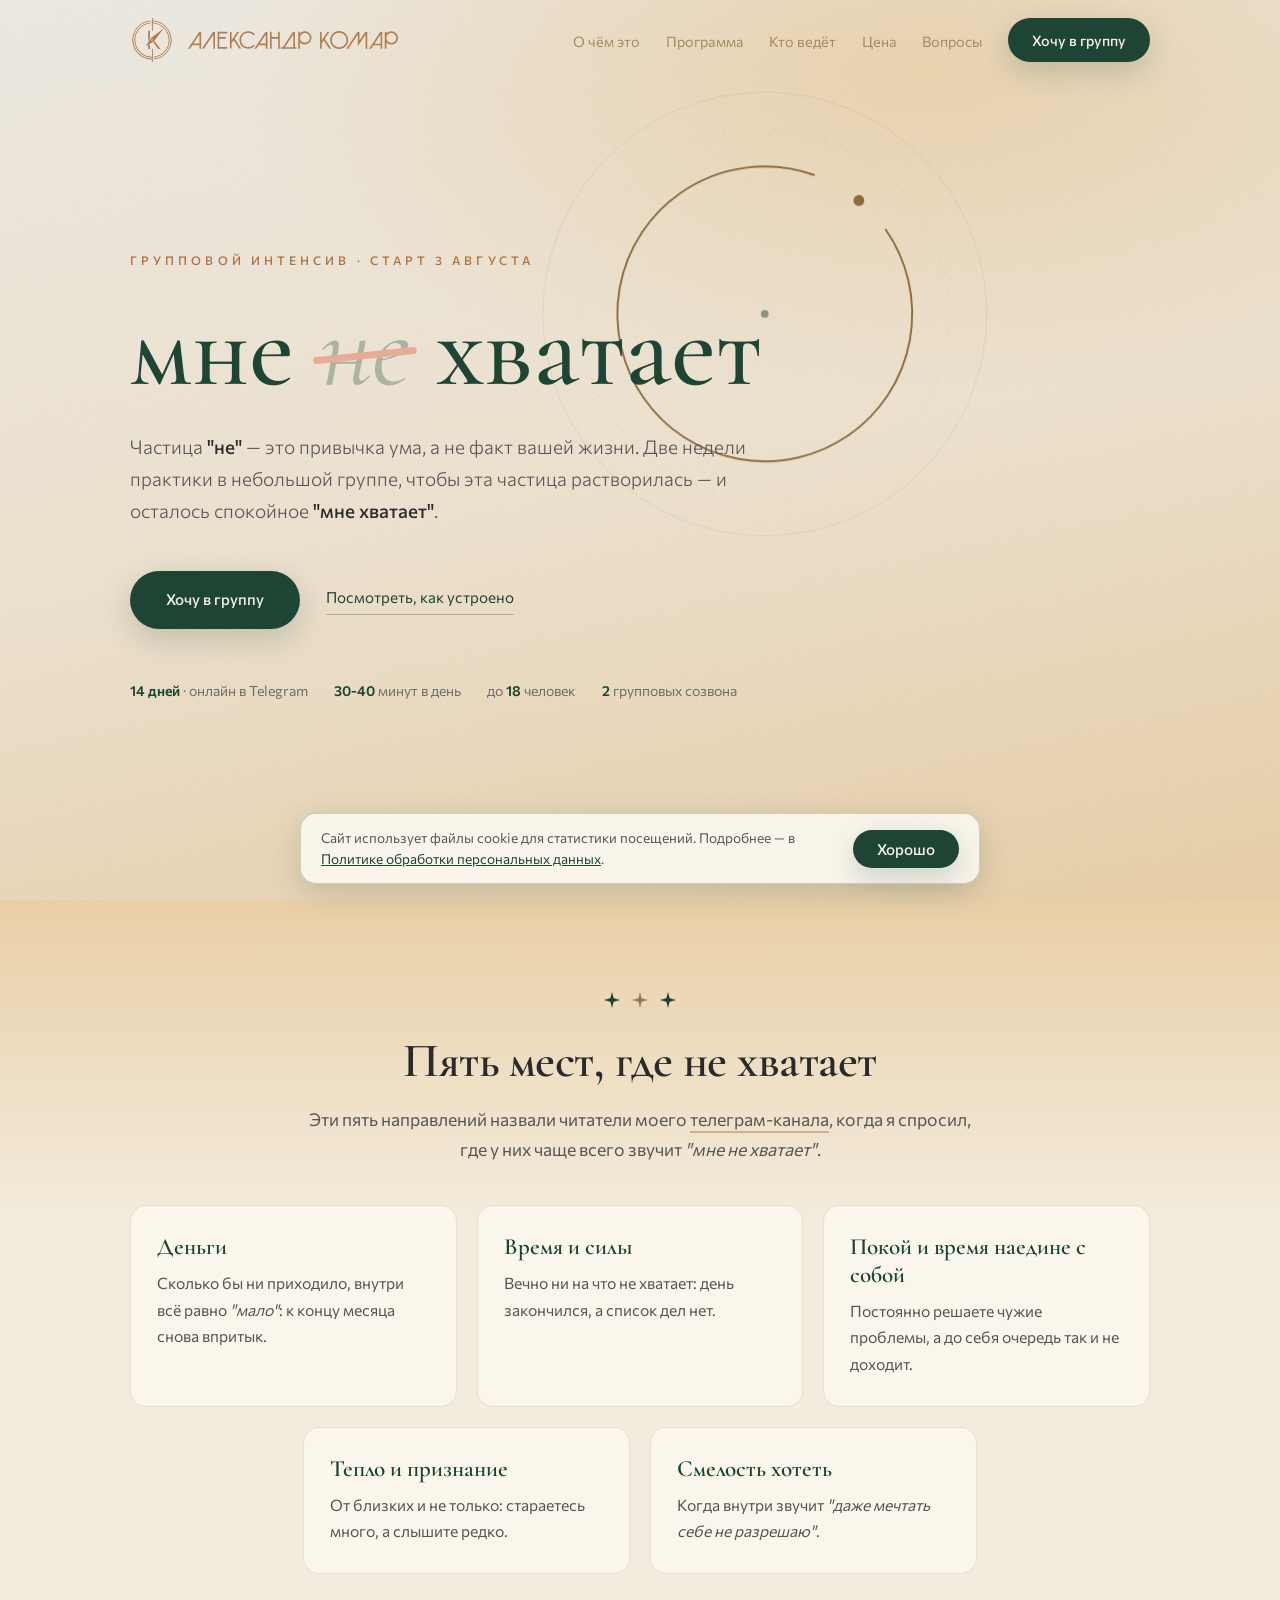
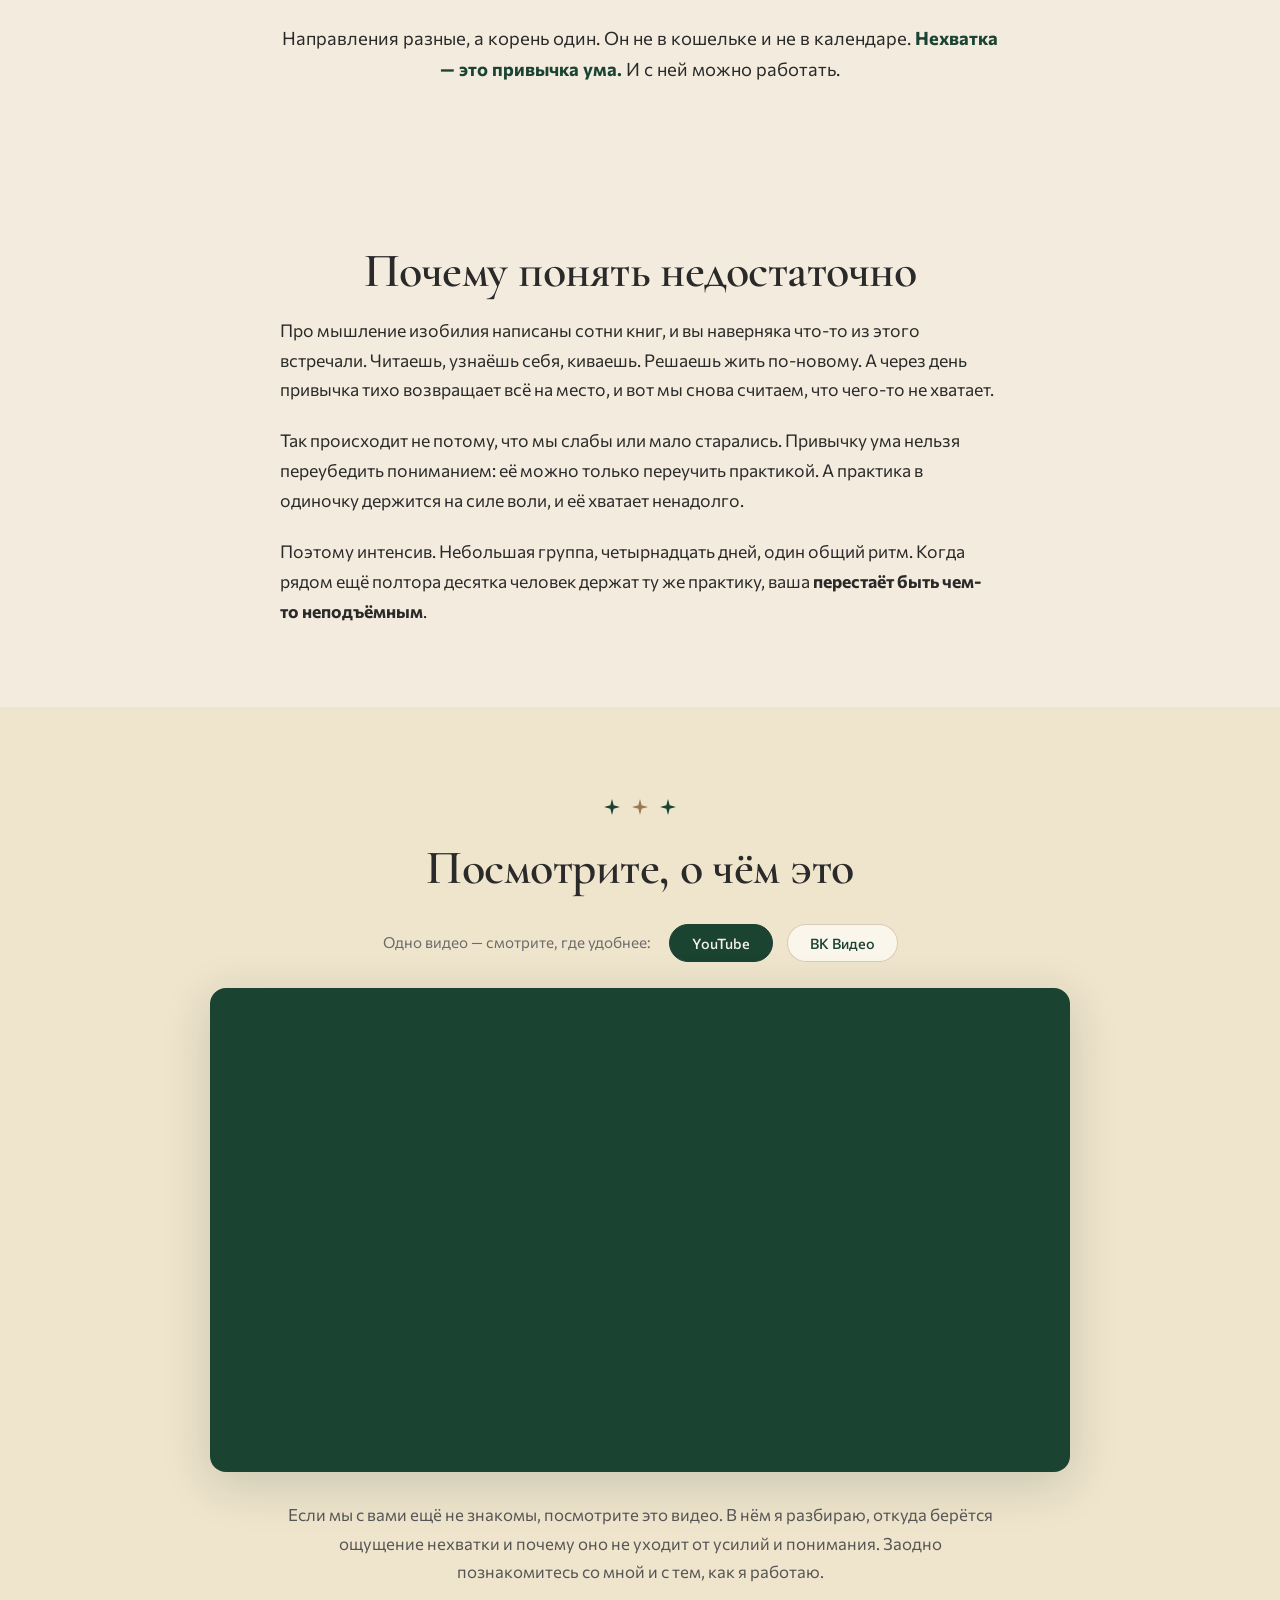
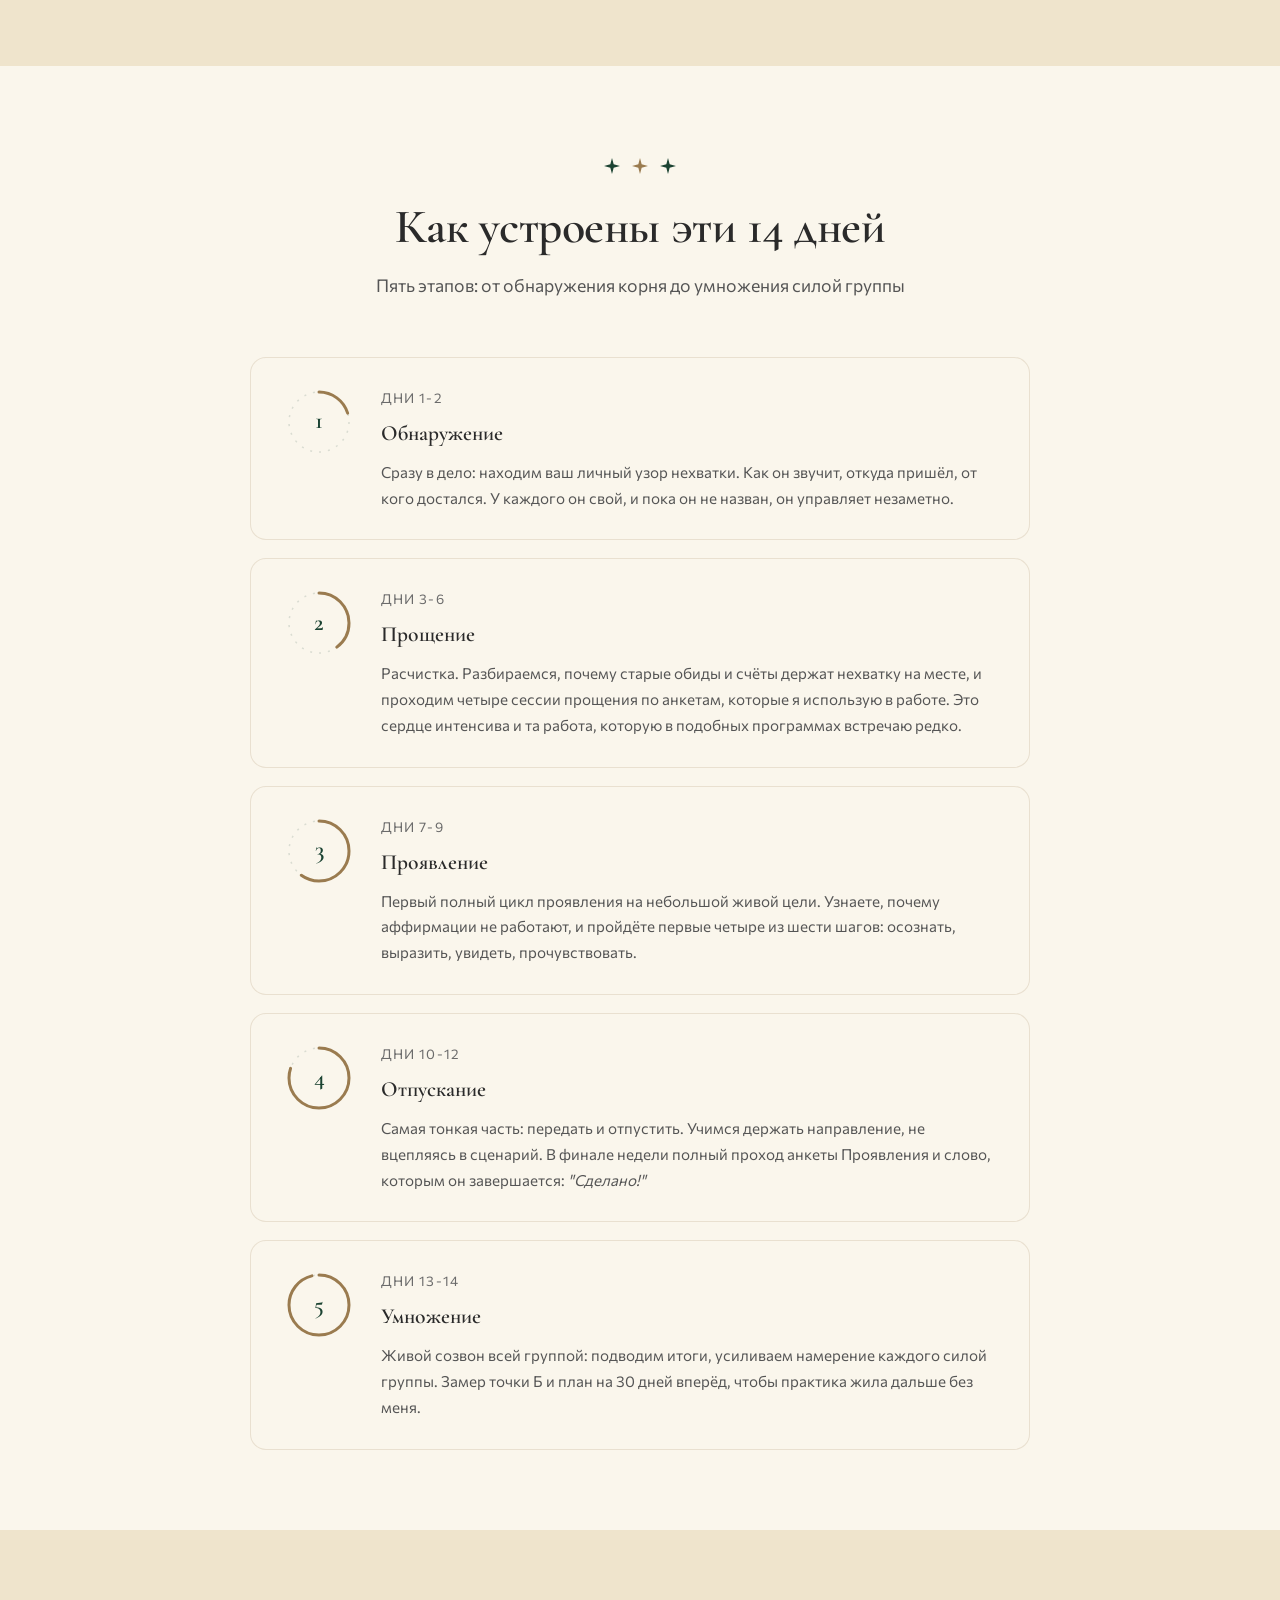
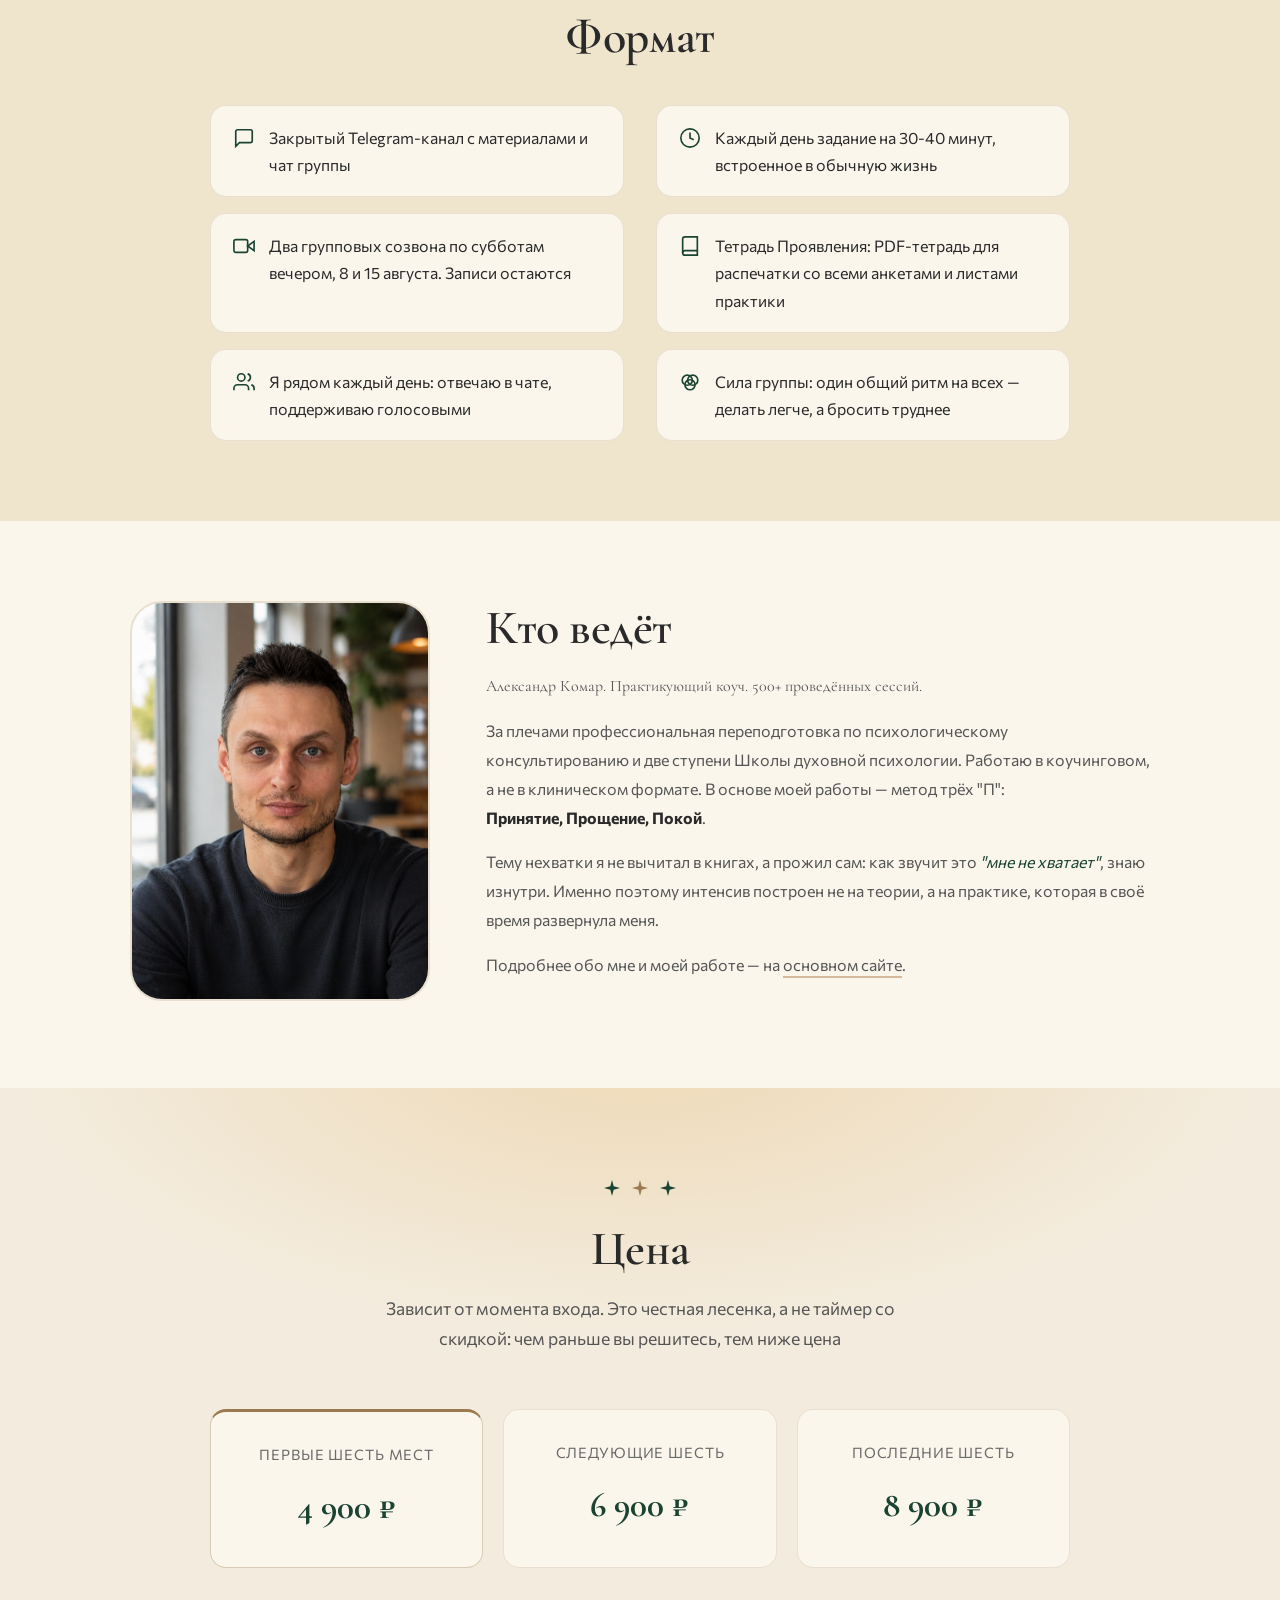
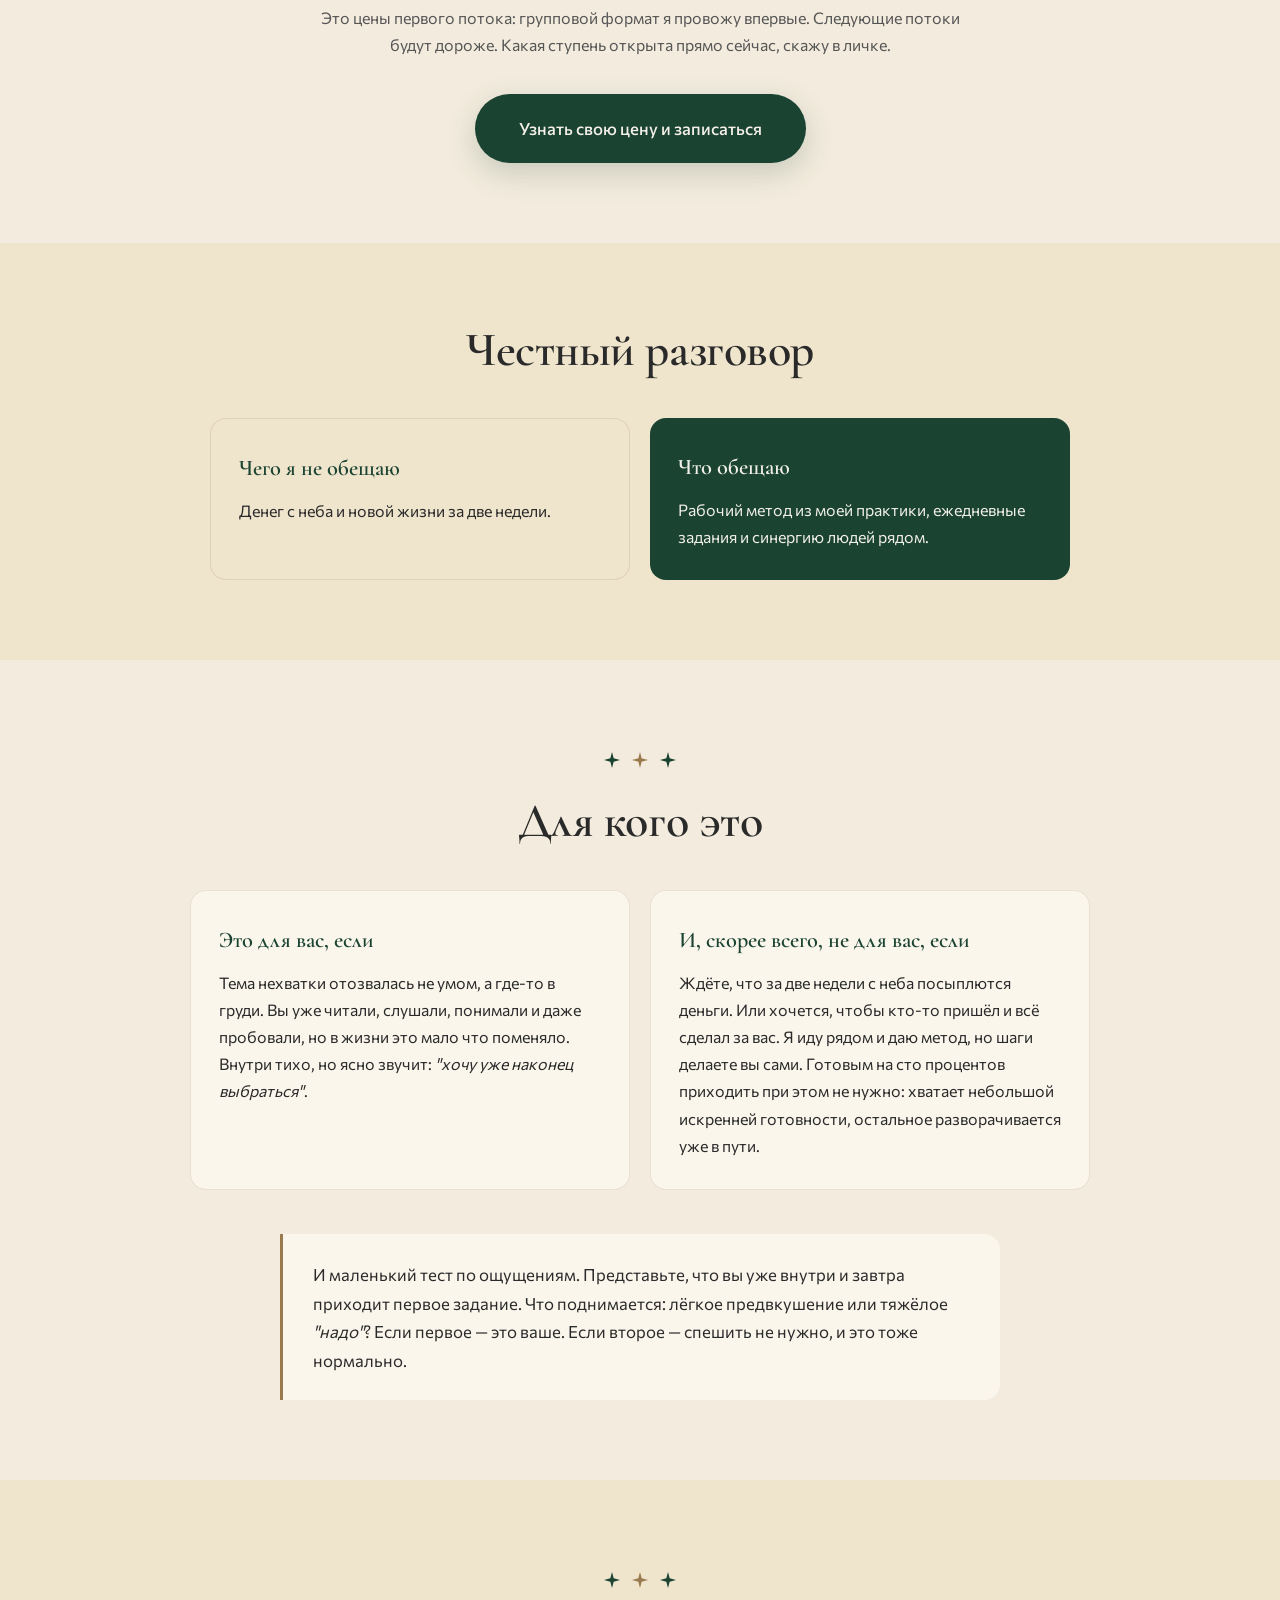
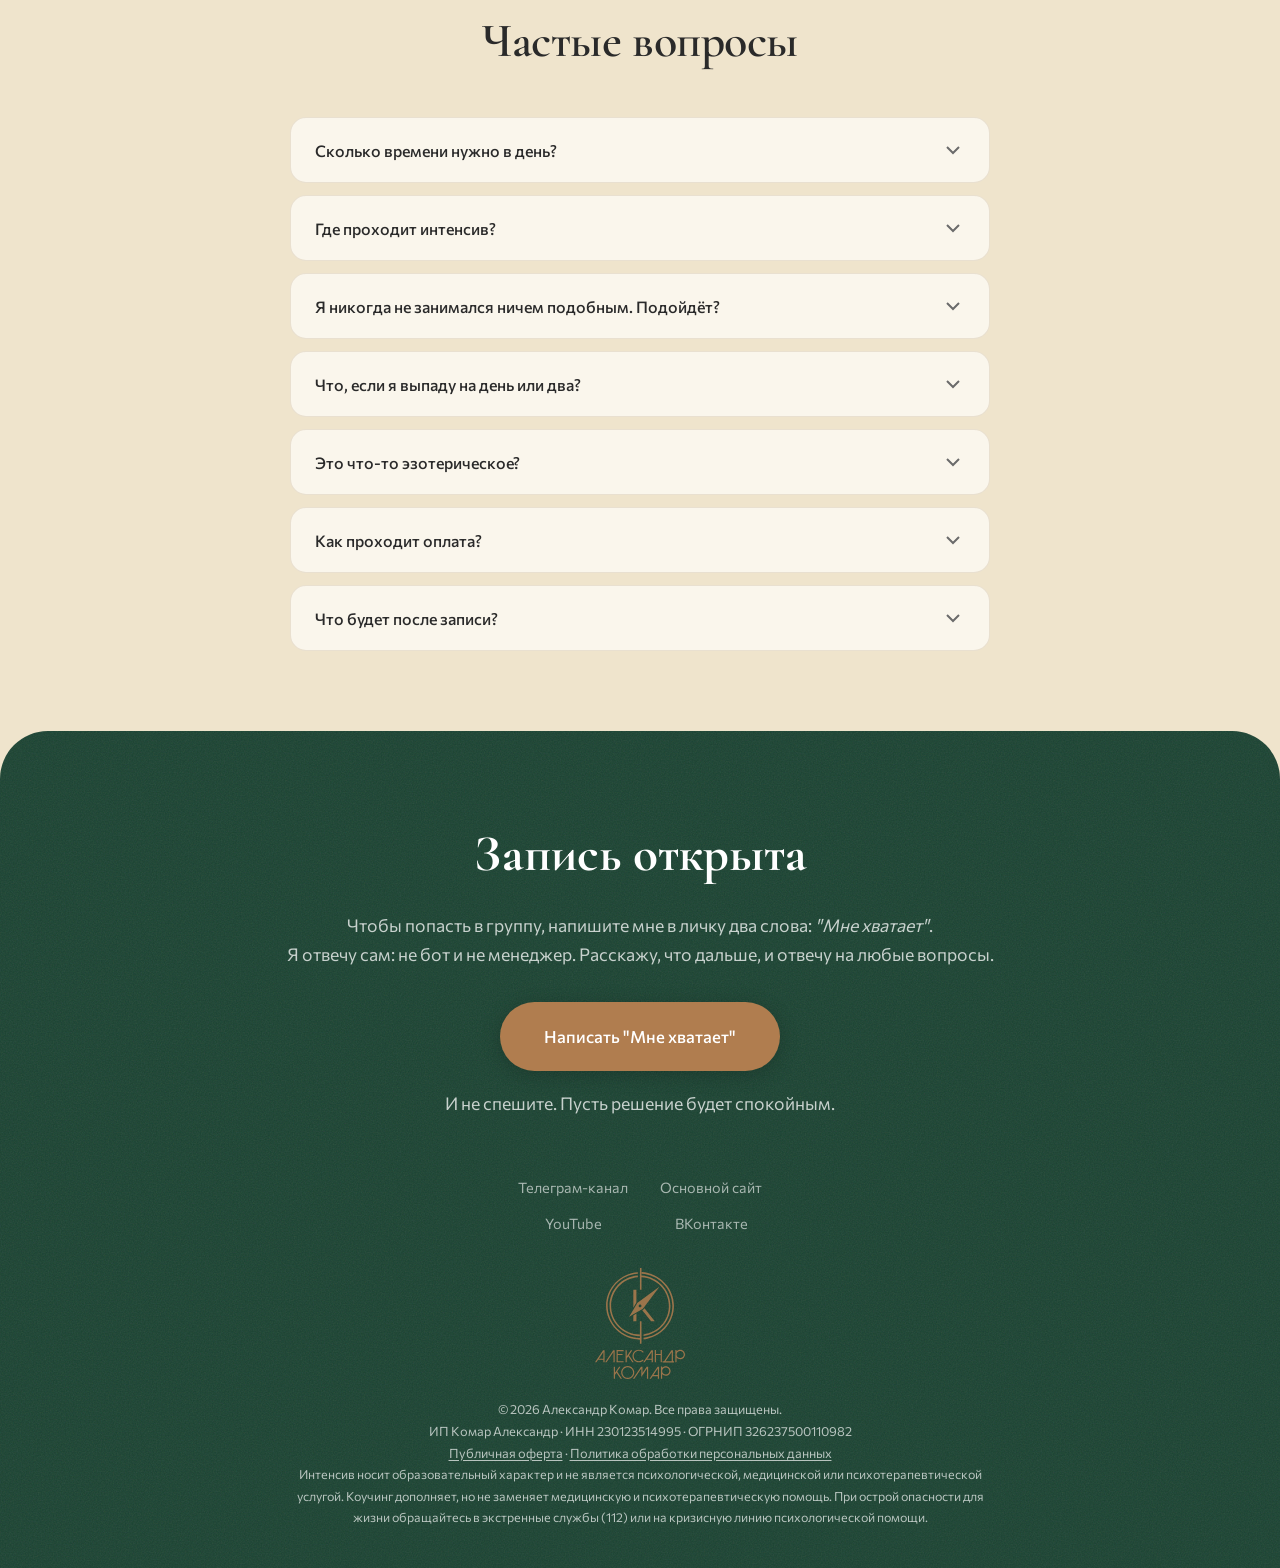
==== commit d6e89c9e: "fix: межстрочный интервал hero-заголовка 1.02 → 0.9 (строки 'мне не' и 'хватает' ближе) Co-Authored-" ====
--- a/mne-hvataet.html
+++ b/mne-hvataet.html
@@ -211,7 +211,7 @@
             font-family: var(--font-heading);
             font-weight: 500;
             font-size: clamp(3.4rem, 8.6vw, 7.4rem);
-            line-height: 1.02;
+            line-height: 0.9;
             color: var(--green);
             margin-bottom: 32px;
             max-width: 12ch;
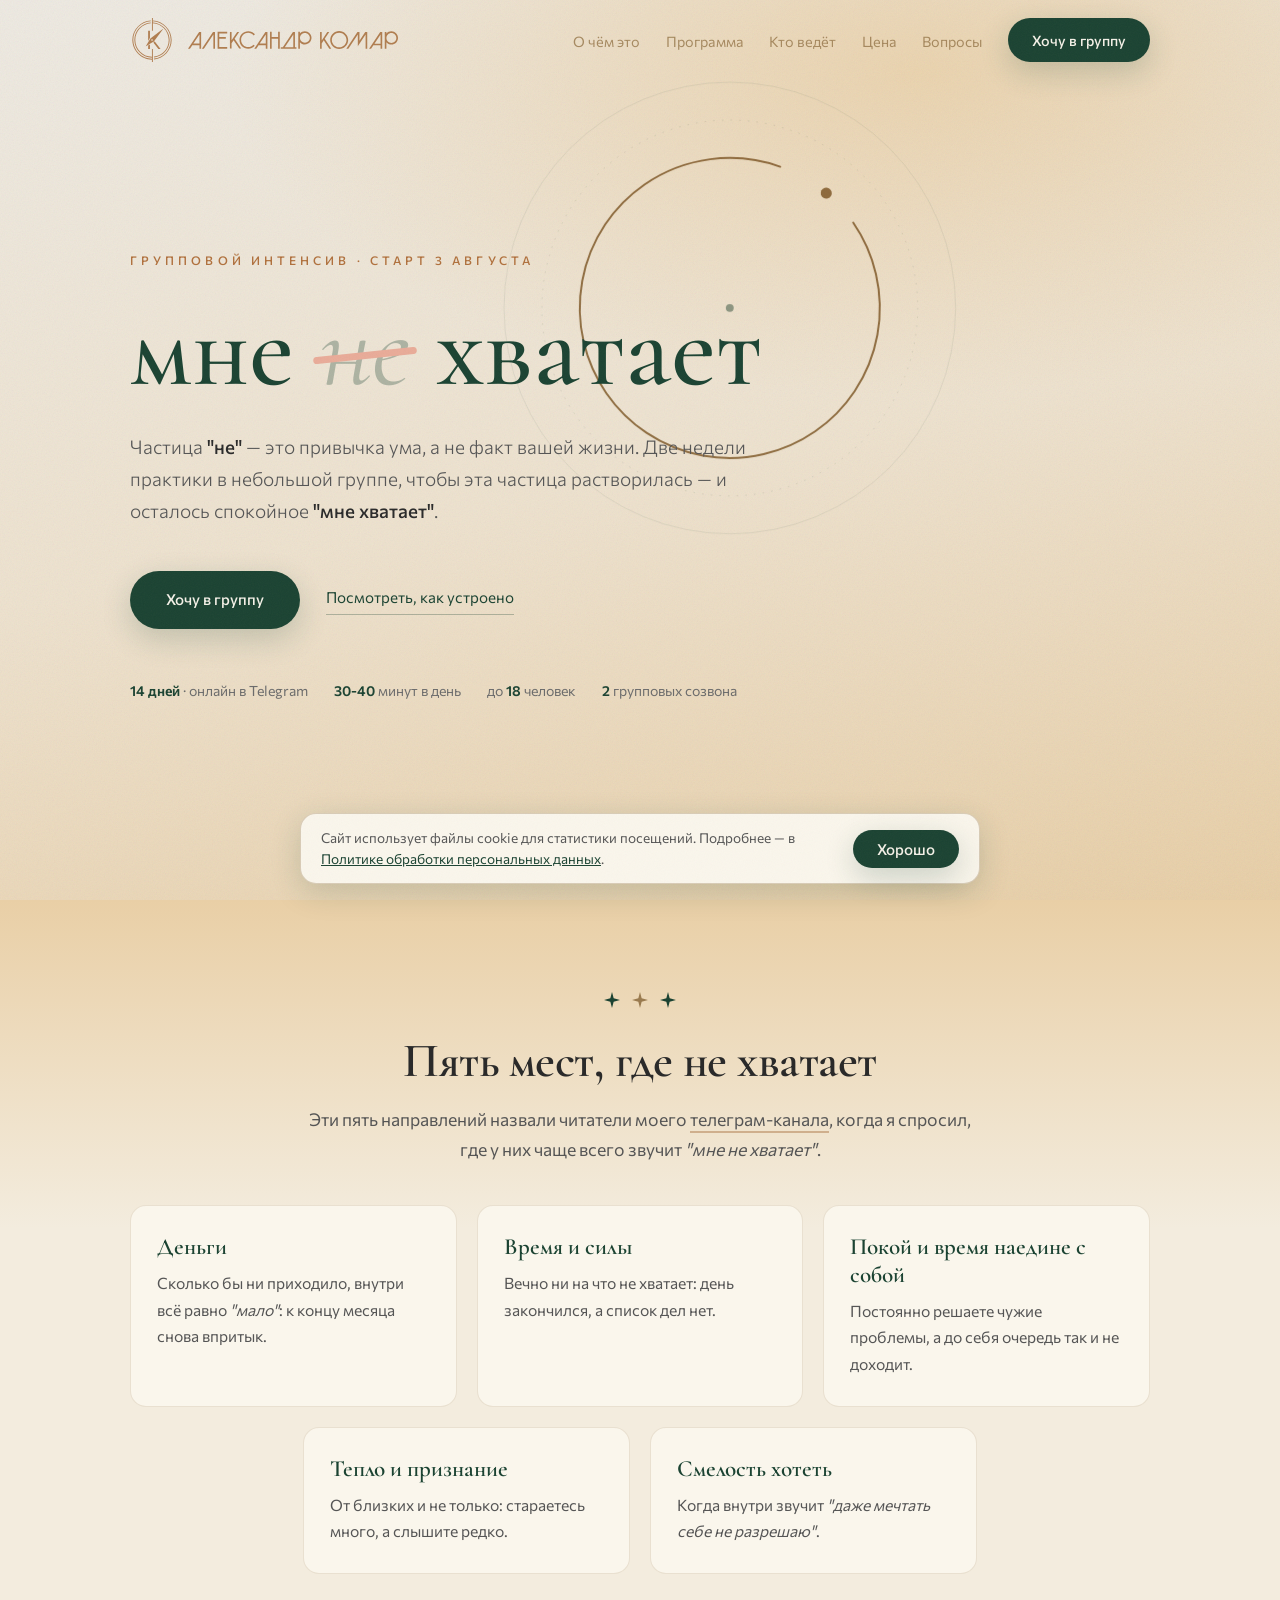
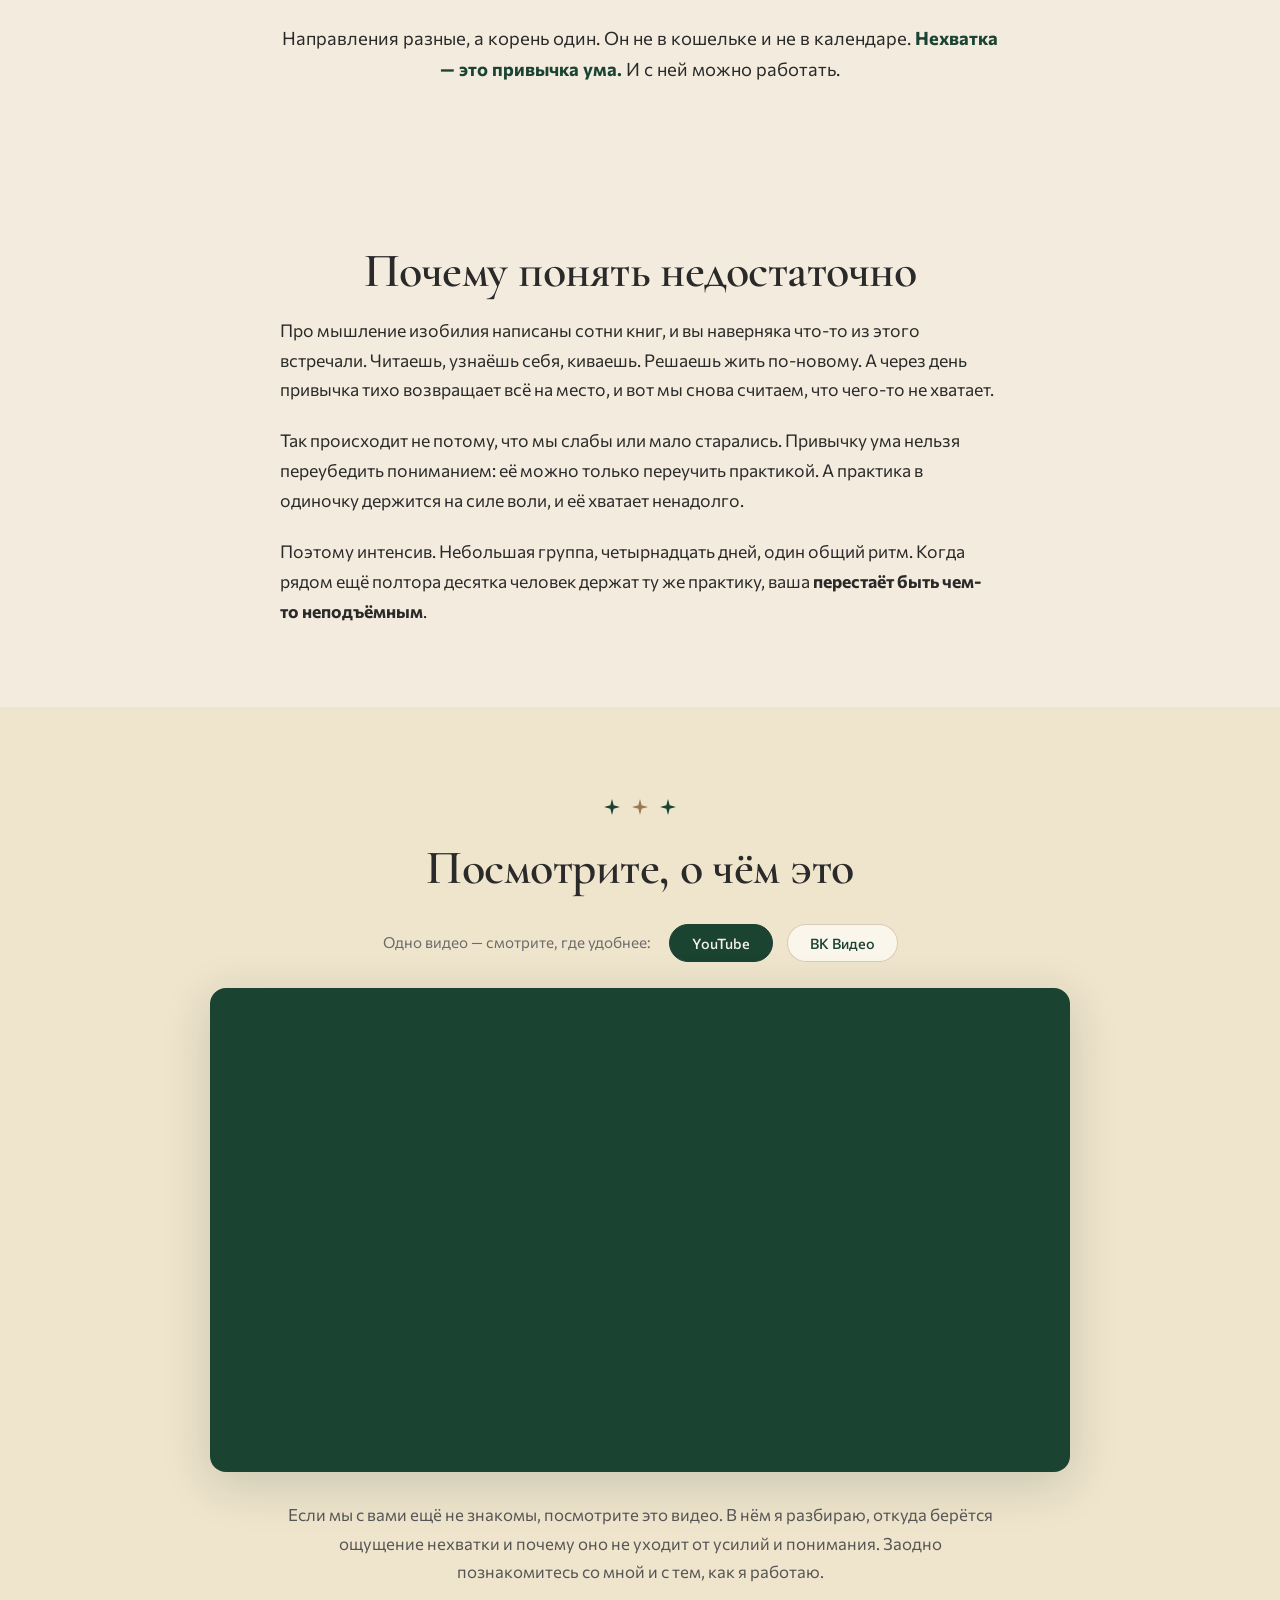
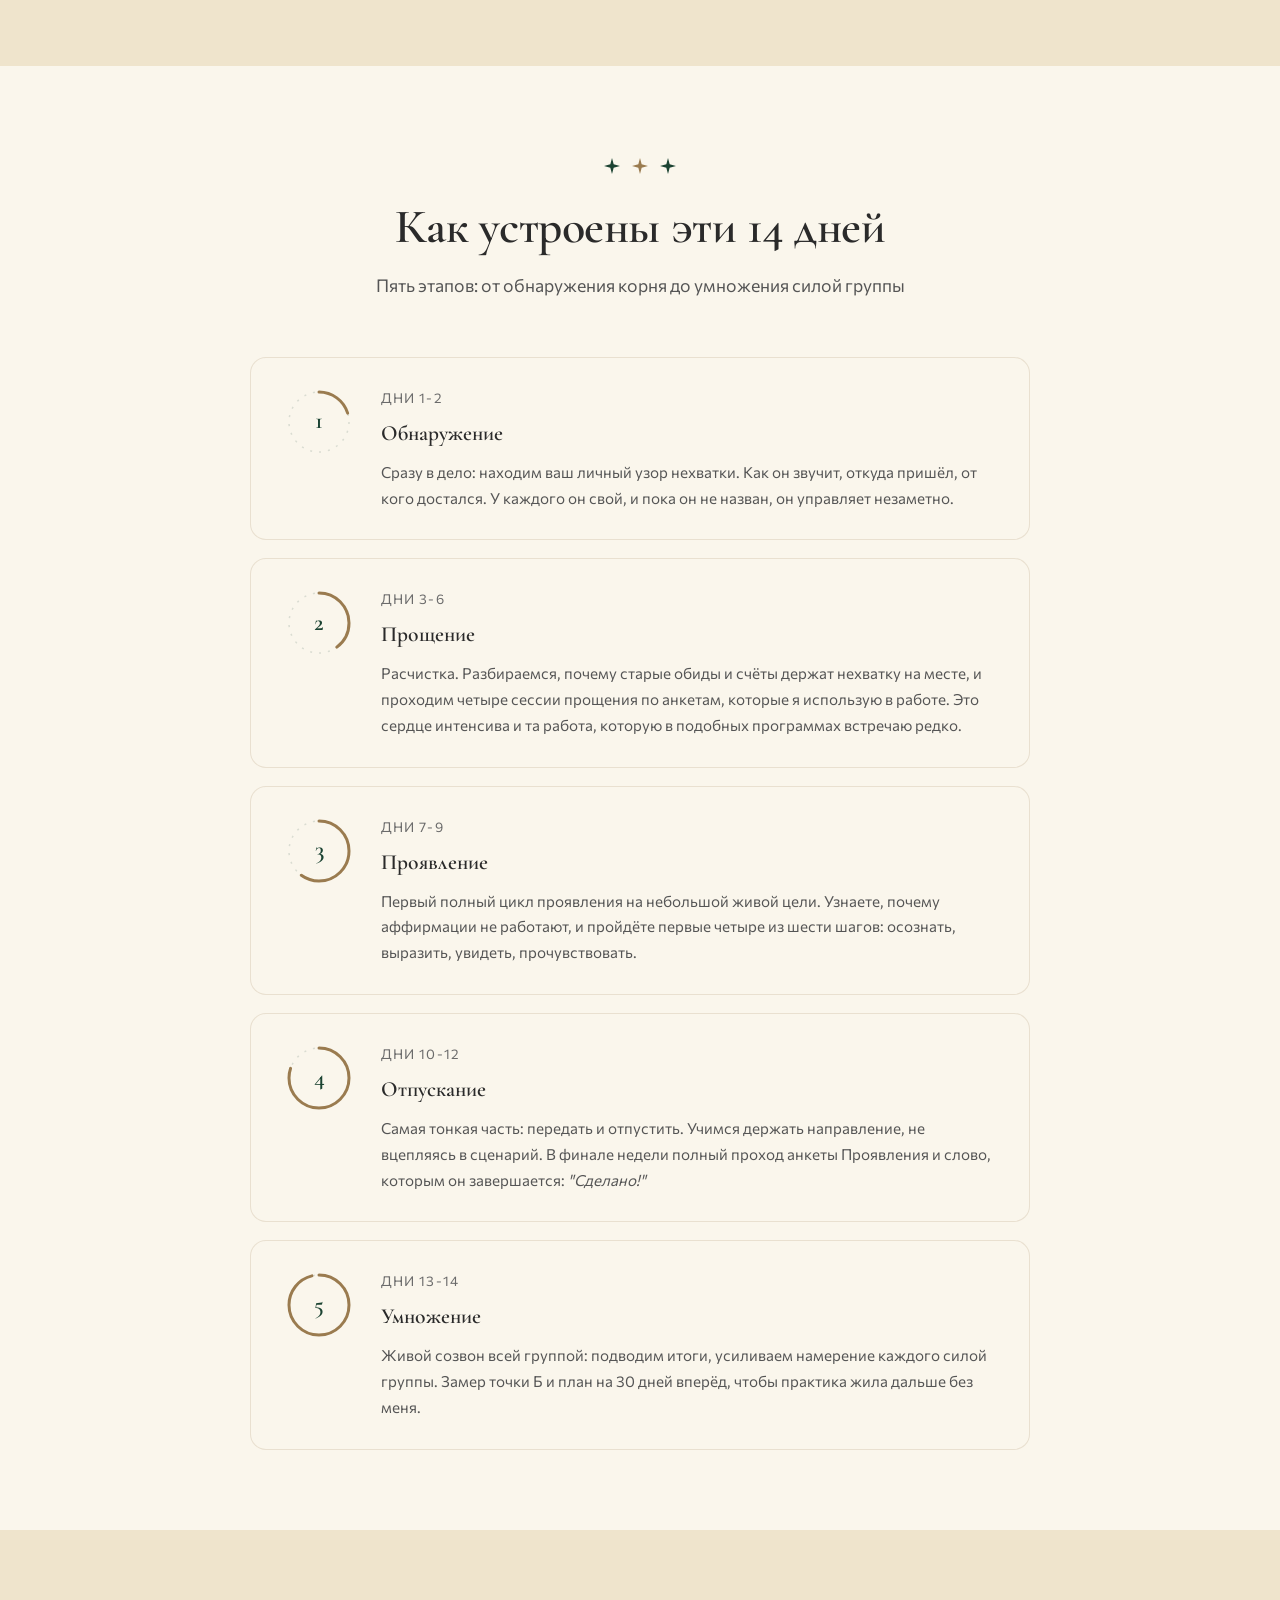
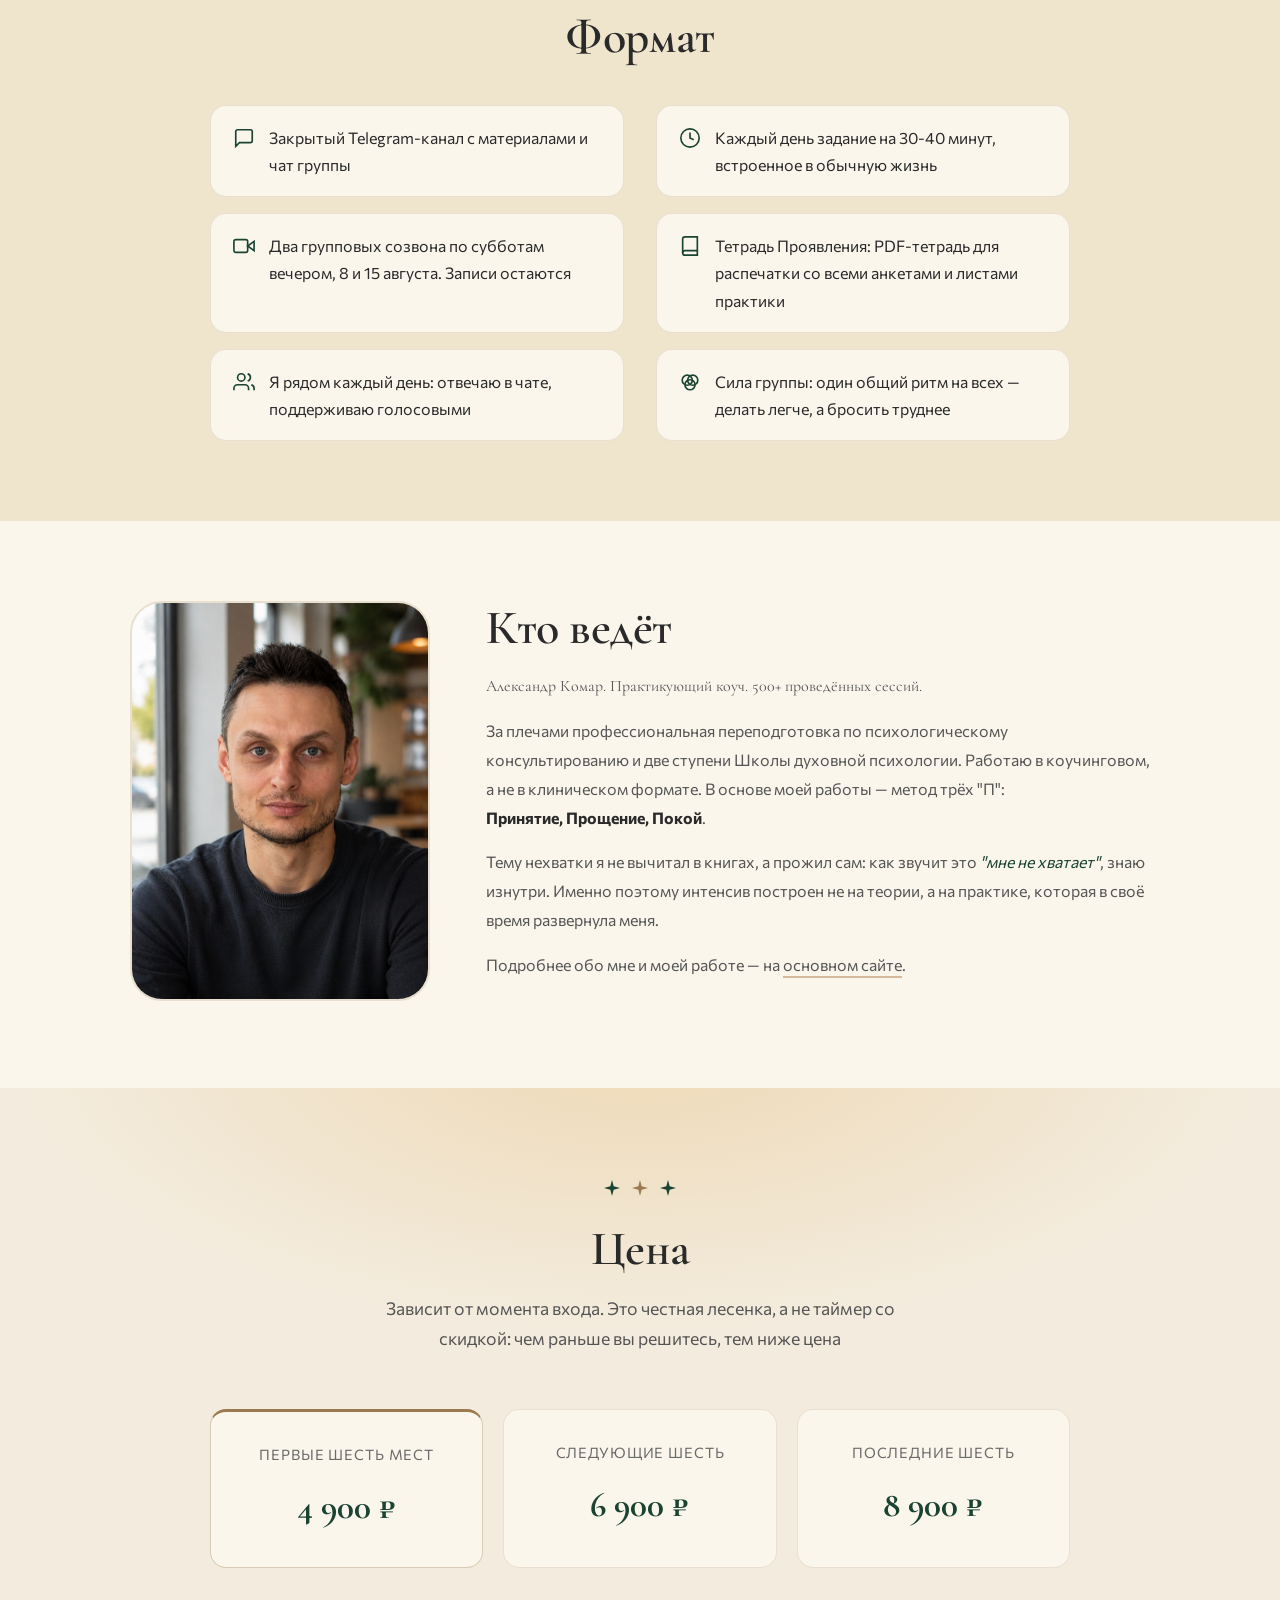
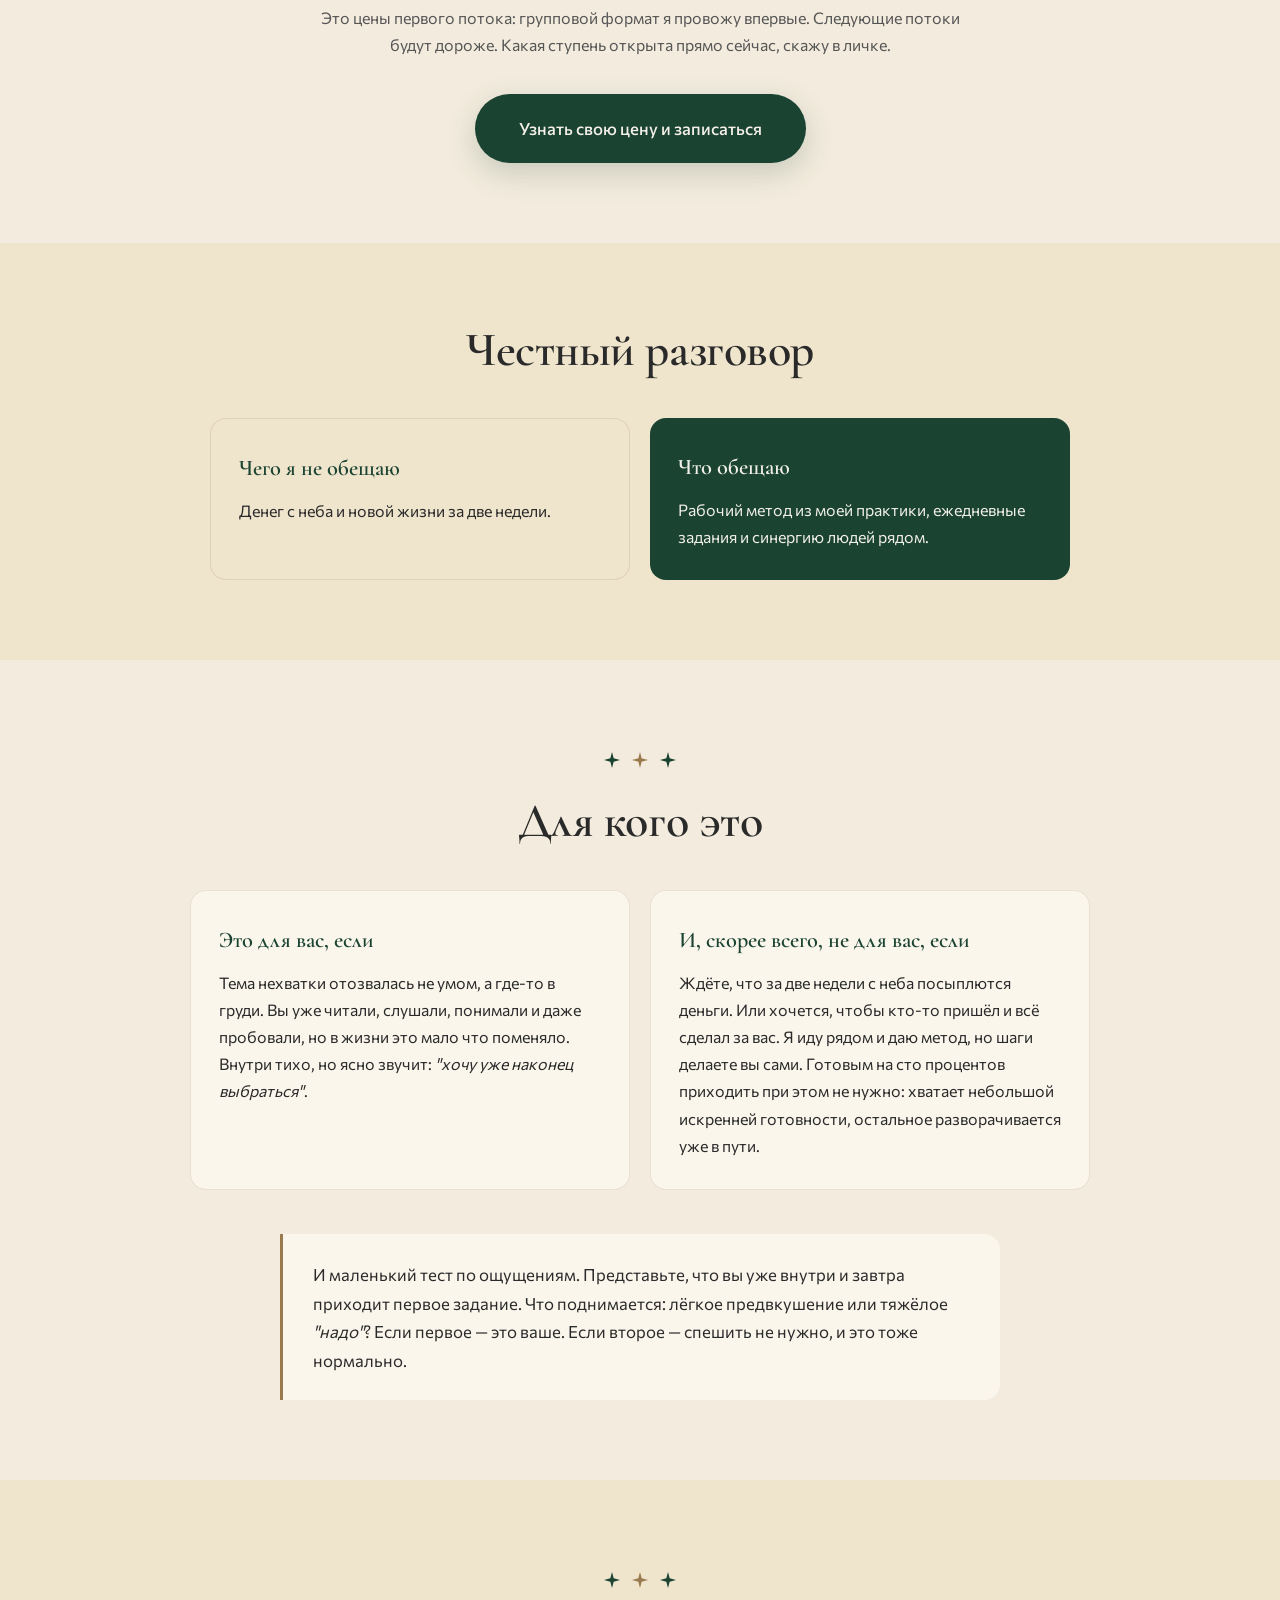
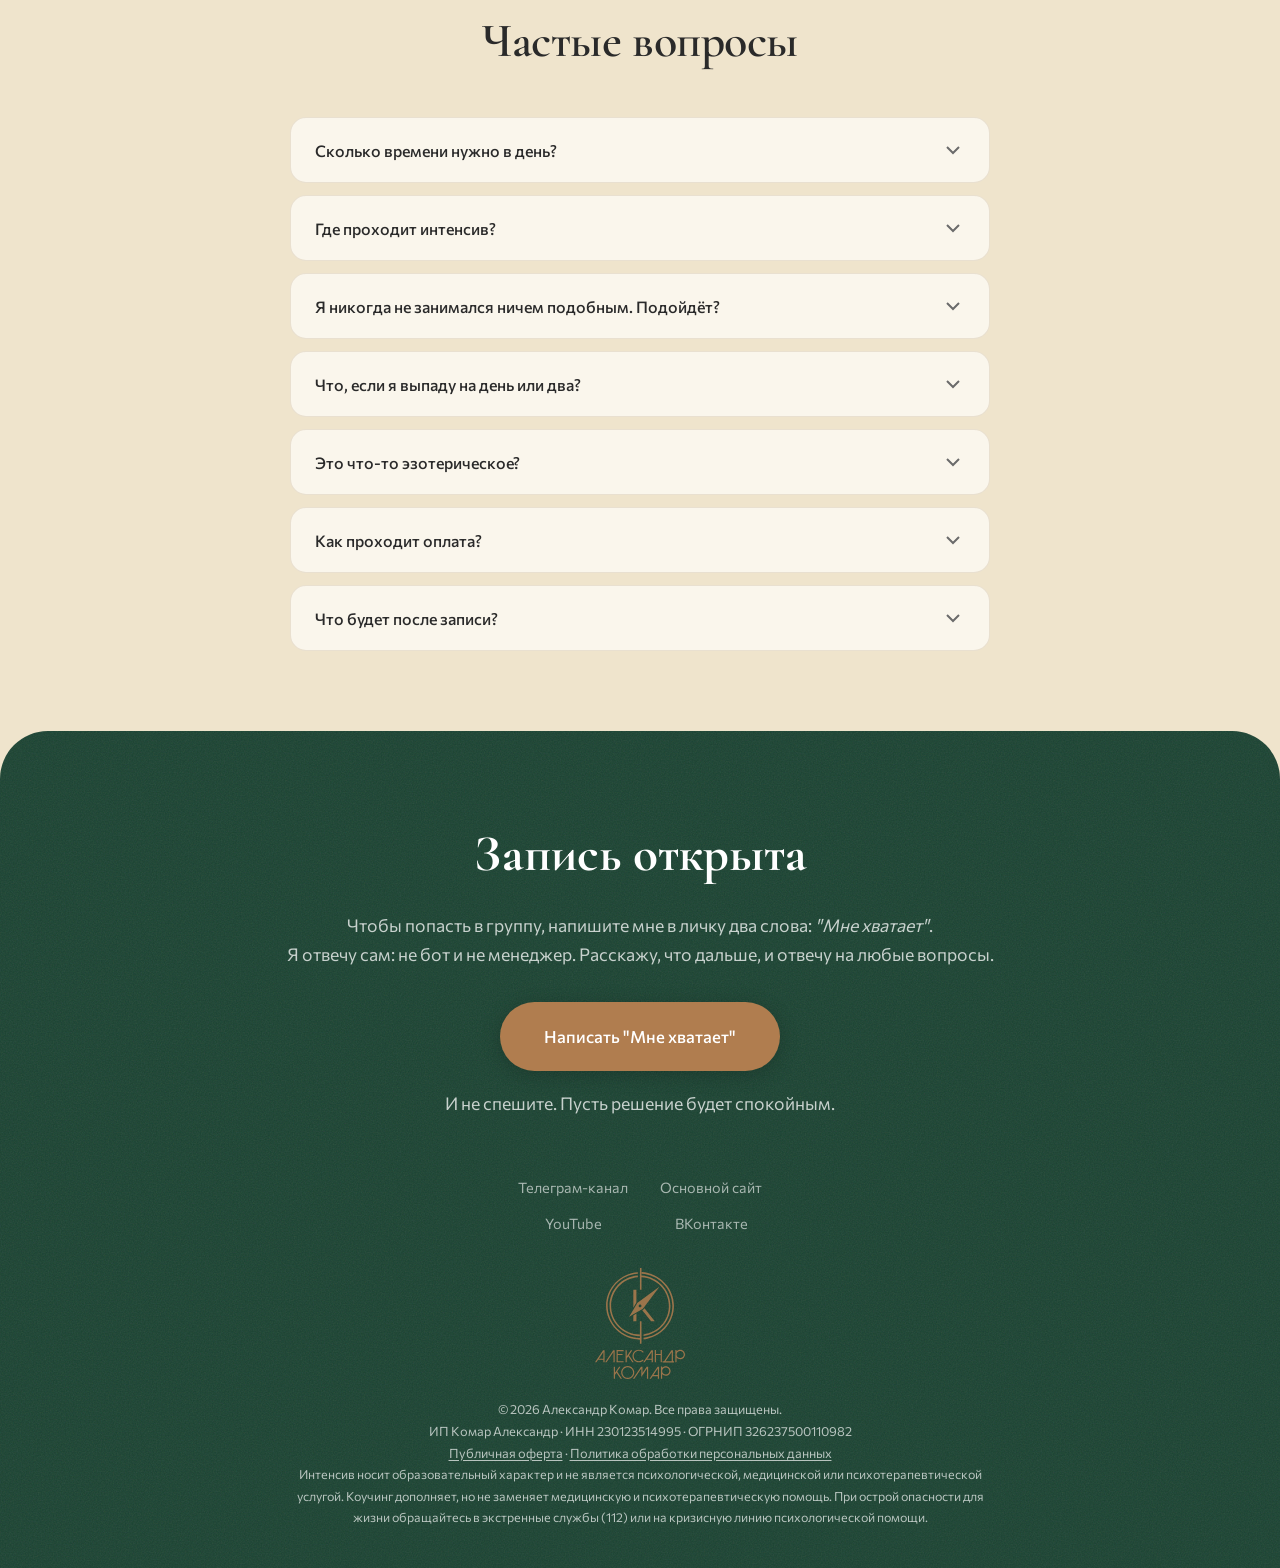
==== commit 4bc47a8b: "fix: ВК-видео на лендинге — правильный ролик про нехватку (456239018 вместо 456239017) Co-Authored-B" ====
--- a/mne-hvataet.html
+++ b/mne-hvataet.html
@@ -788,7 +788,7 @@
             <div class="mh-video__tabs reveal">
                 <span class="mh-video__tabs-label">Одно видео — смотрите, где удобнее:</span>
                 <button class="mh-video__tab is-active" type="button" data-src="https://www.youtube-nocookie.com/embed/-MVayBMEhNU">YouTube</button>
-                <button class="mh-video__tab" type="button" data-src="https://vk.com/video_ext.php?oid=-216665554&amp;id=456239017&amp;hd=2">ВК Видео</button>
+                <button class="mh-video__tab" type="button" data-src="https://vk.com/video_ext.php?oid=-216665554&amp;id=456239018&amp;hd=2">ВК Видео</button>
             </div>
             <div class="mh-video__frame reveal">
                 <iframe src="https://www.youtube-nocookie.com/embed/-MVayBMEhNU" title="Видео Александра Комара о нехватке" loading="lazy" allow="accelerometer; autoplay; clipboard-write; encrypted-media; gyroscope; picture-in-picture; web-share" allowfullscreen></iframe>
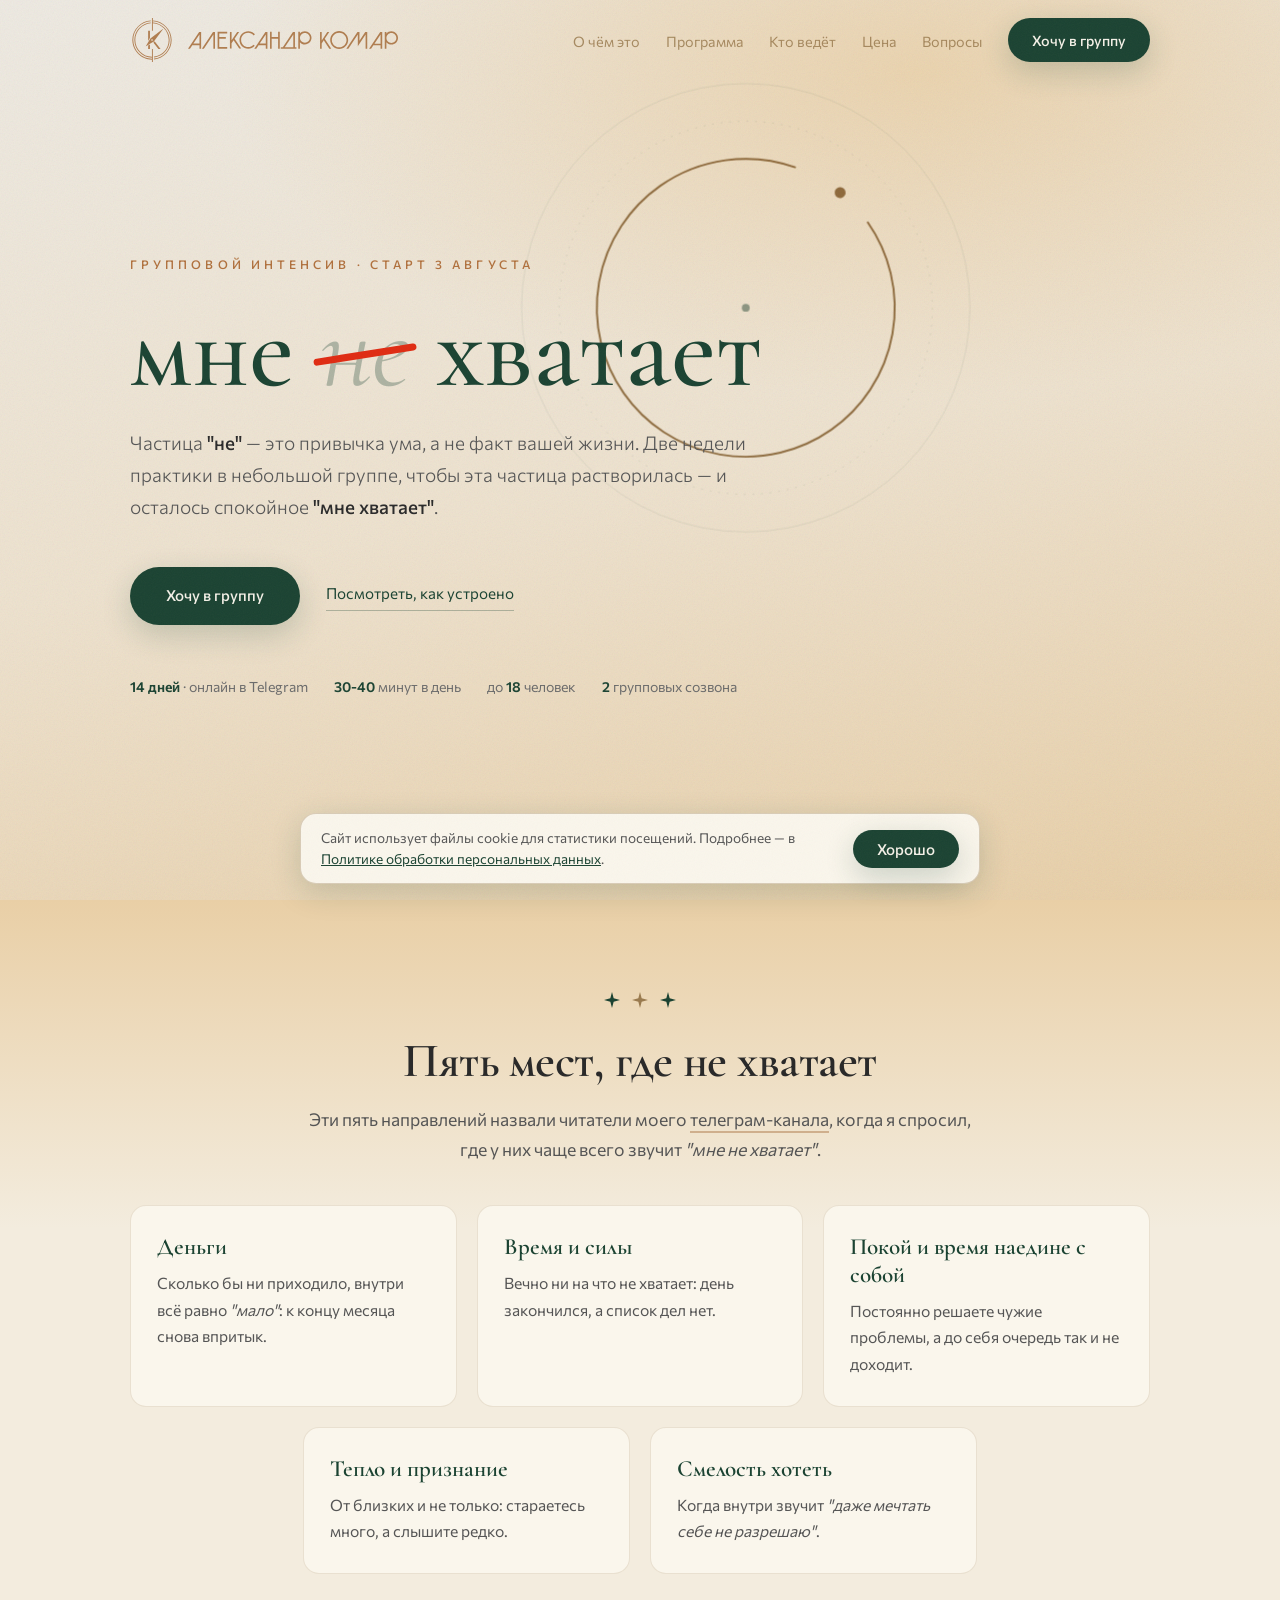
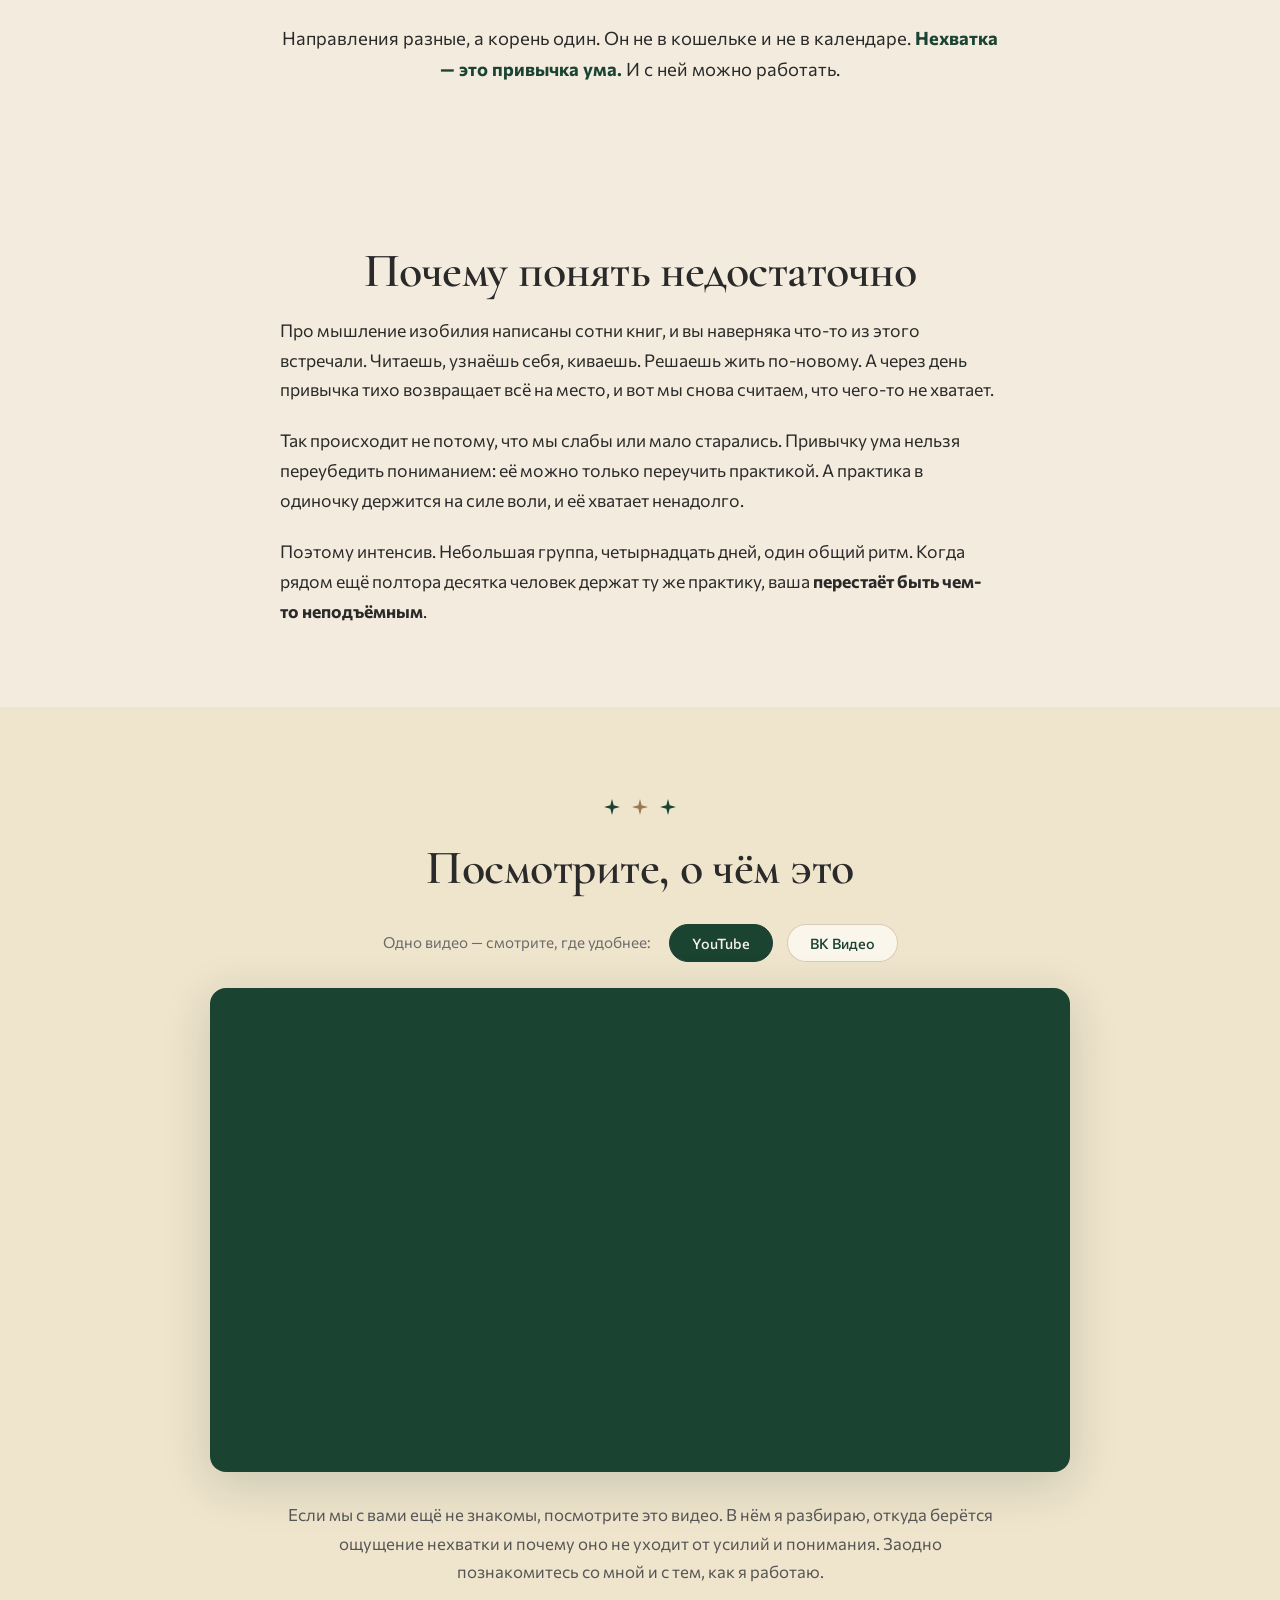
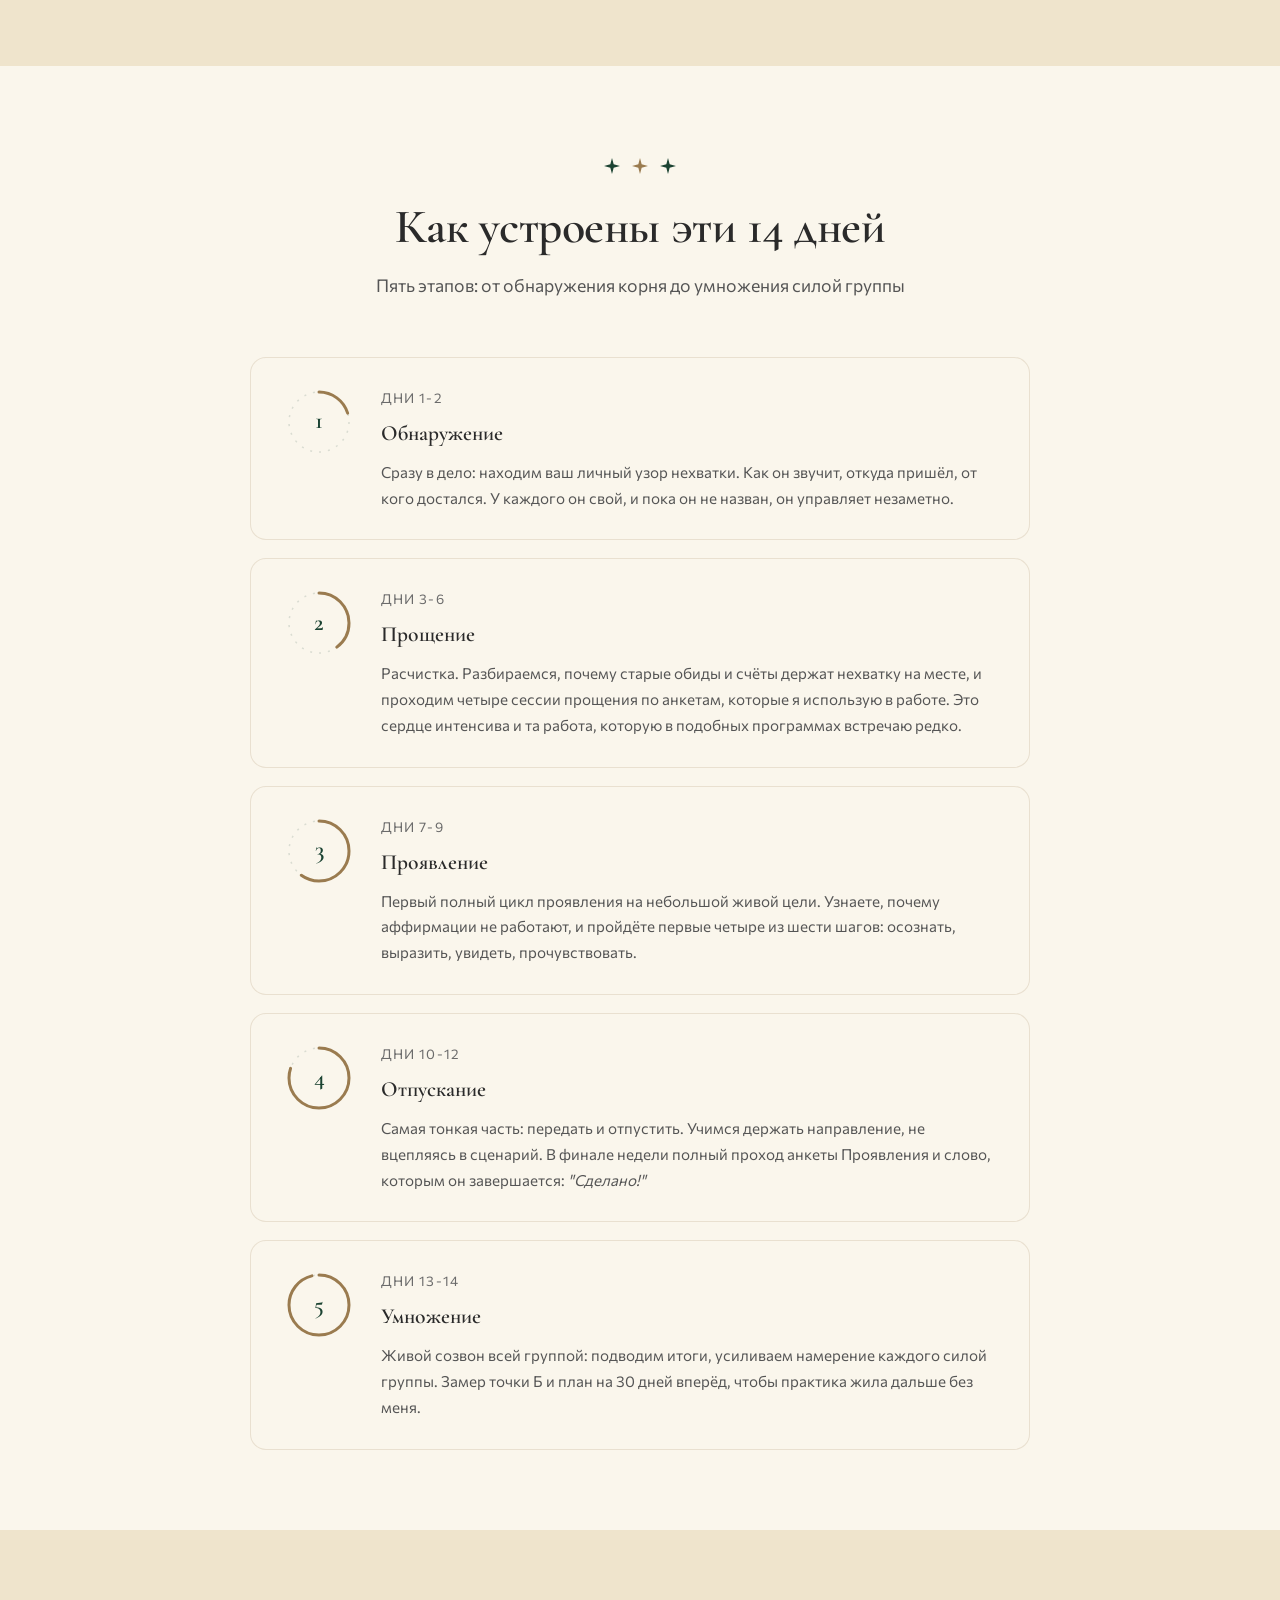
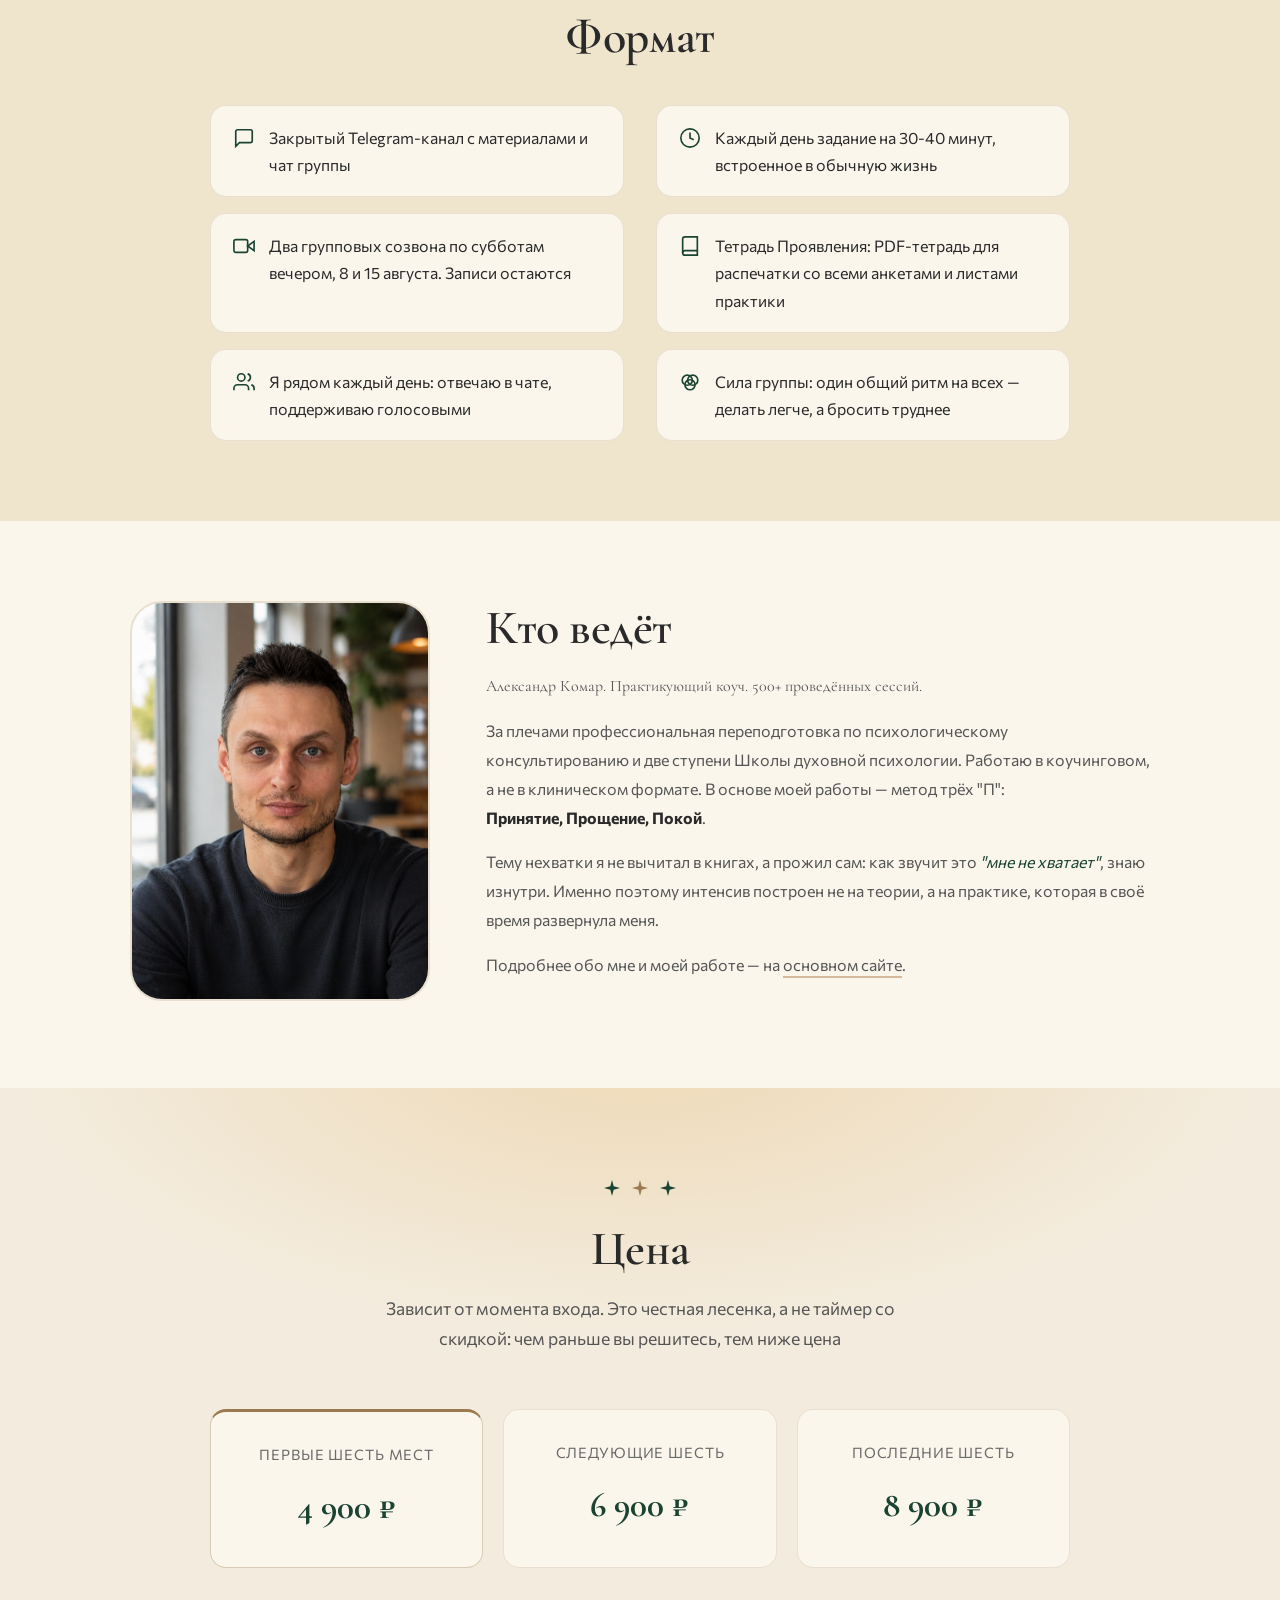
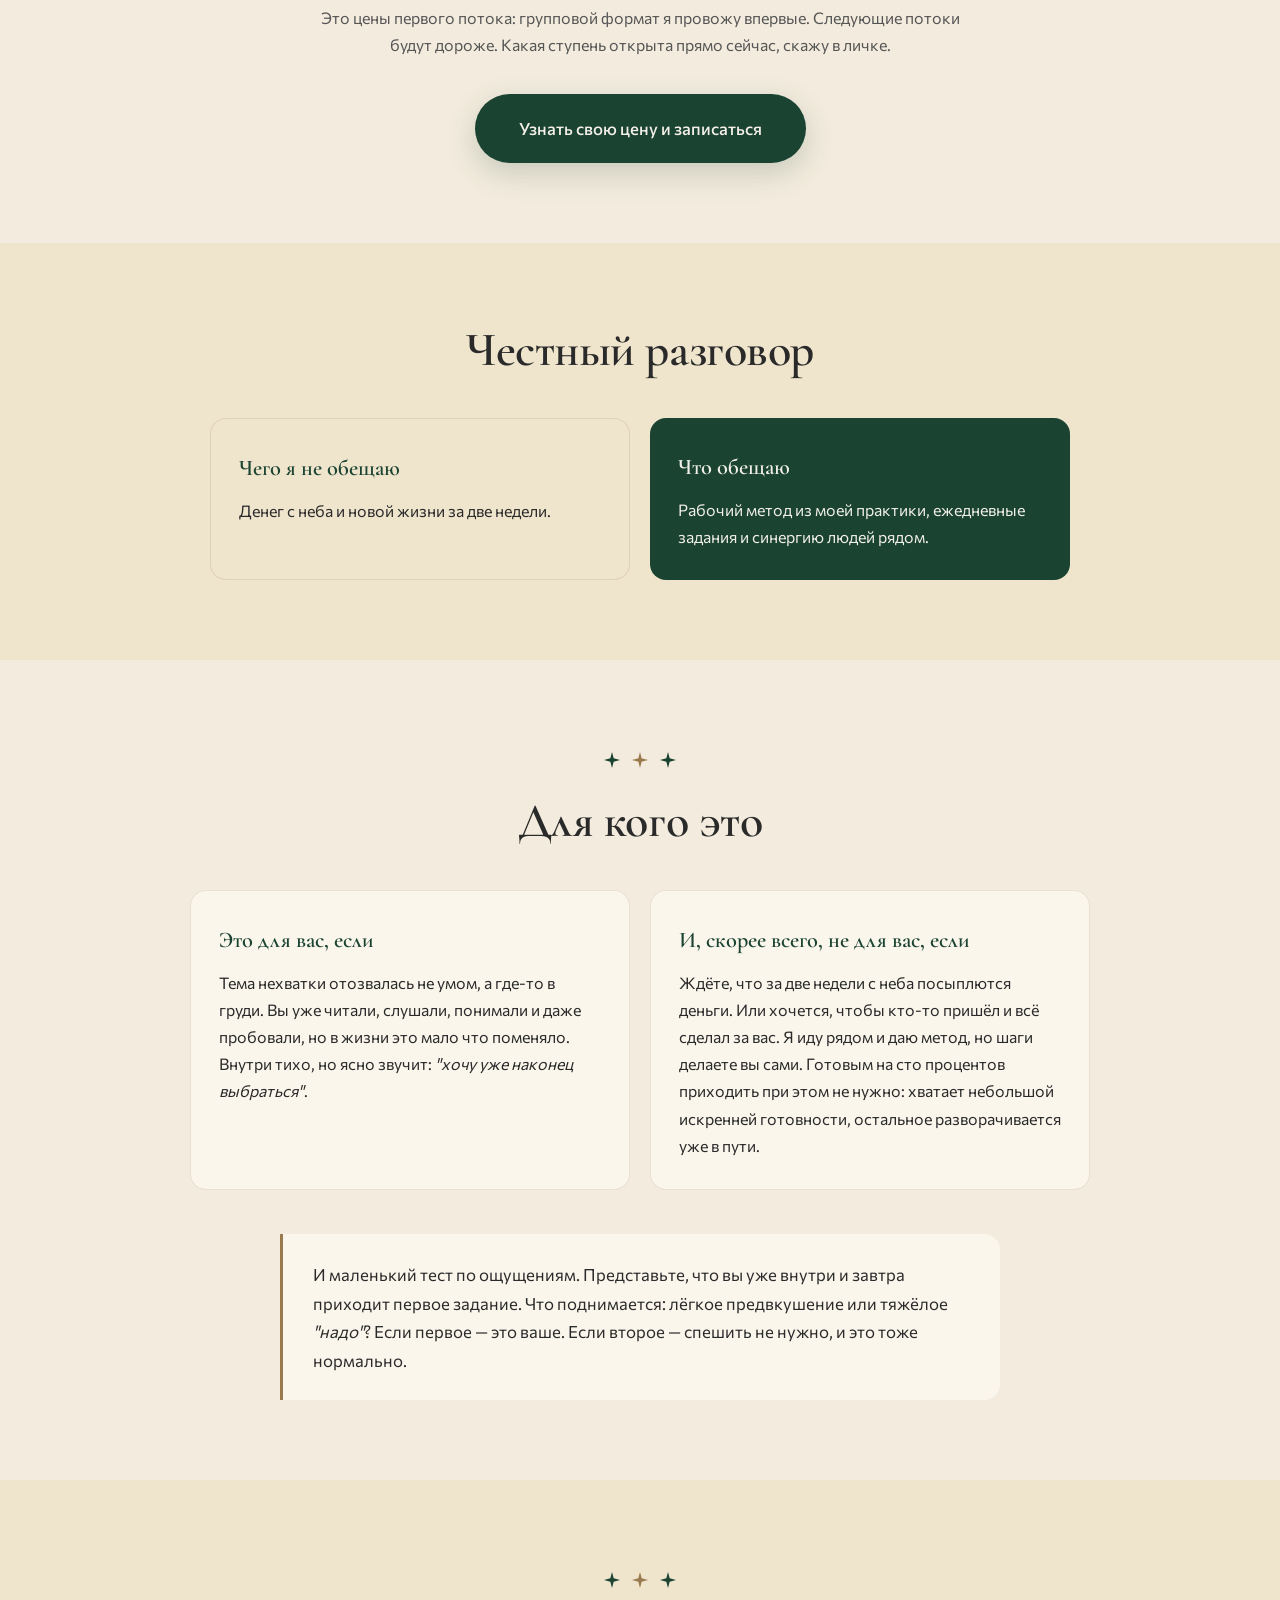
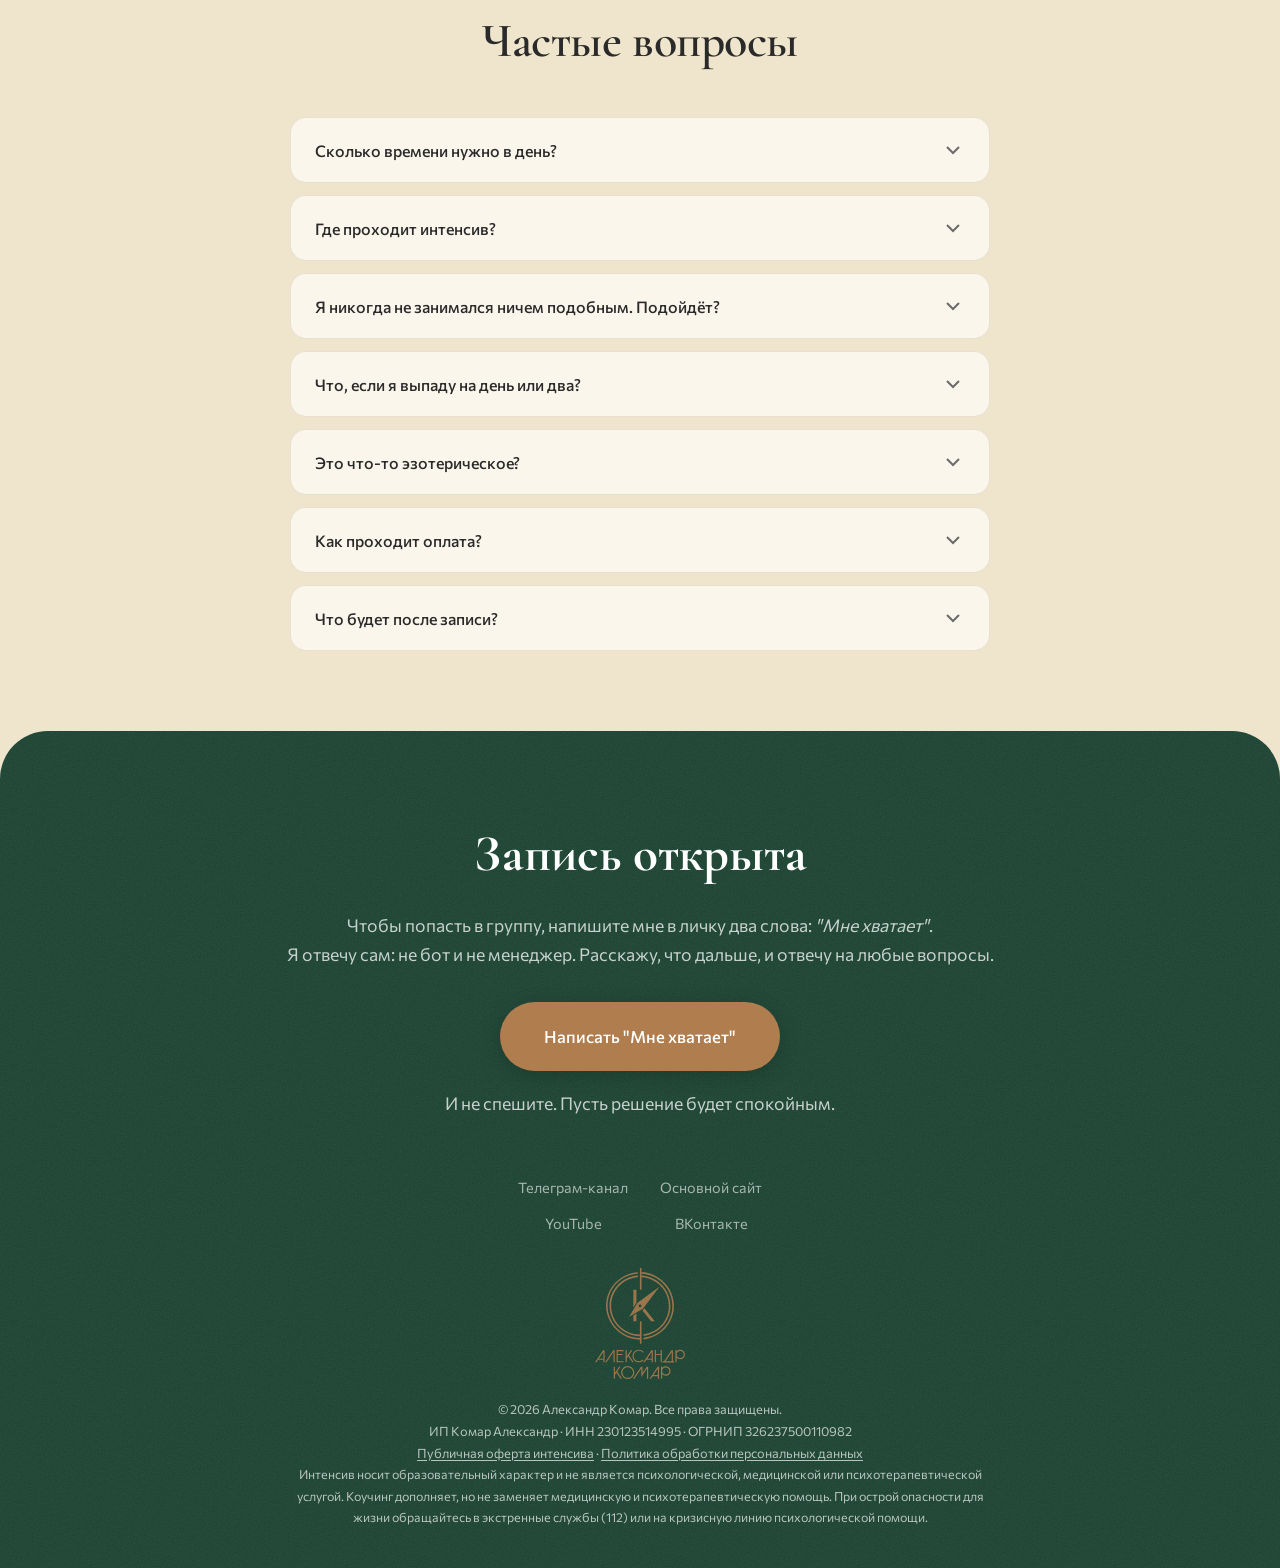
==== commit 9ff0acfe: "feat: рассветная OG (круг целиком, алая черта -9deg, лого крупнее) + алая черта и межстрочный 0.82 в" ====
--- a/mne-hvataet.html
+++ b/mne-hvataet.html
@@ -10,7 +10,7 @@
     <meta property="og:title" content="Интенсив &quot;Мне хватает&quot; — 14 дней практики">
     <meta property="og:description" content="Две недели практики, которые помогают переучить ум с &quot;мне не хватает&quot; на спокойное &quot;мне хватает&quot;. Старт 3 августа, онлайн.">
     <meta property="og:type" content="website">
-    <meta property="og:image" content="https://komar-coach.vercel.app/img/og-mne-hvataet.jpg">
+    <meta property="og:image" content="https://komar-coach.vercel.app/img/og-mne-hvataet.jpg?v=2">
     <meta property="og:image:width" content="1200">
     <meta property="og:image:height" content="630">
     <meta property="og:url" content="https://komar-coach.vercel.app/mne-hvataet">
@@ -211,7 +211,7 @@
             font-family: var(--font-heading);
             font-weight: 500;
             font-size: clamp(3.4rem, 8.6vw, 7.4rem);
-            line-height: 0.9;
+            line-height: 0.82;
             color: var(--green);
             margin-bottom: 32px;
             max-width: 12ch;
@@ -219,8 +219,7 @@
         .mh-ne {
             position: relative;
             display: inline-block;
-            color: var(--green);
-            opacity: 0.30;
+            color: rgba(27, 67, 50, 0.30); /* прозрачно только слово "не" — черта ::after остаётся полноцветной */
             font-style: italic;
             font-weight: 400;
         }
@@ -233,7 +232,7 @@
             height: clamp(4px, 0.06em, 8px);
             border-radius: 8px;
             background: #E02B12;   /* яркий алый — черта осознанно выбивается из палитры (решение Александра, круг 3) */
-            transform: rotate(-6deg);
+            transform: rotate(-9deg); /* круг 24.07: угол круче — левый край ниже, черта заметнее */
         }
         .mh-hero__sub {
             font-weight: 300;
@@ -1092,7 +1091,7 @@
             <img src="img/logo/logo_vert_bronze.svg" alt="" aria-hidden="true" class="footer__logo">
             <p class="footer__copy">© 2026 Александр Комар. Все права защищены.</p>
             <p class="footer__copy">ИП Комар Александр · ИНН 230123514995 · ОГРНИП 326237500110982<br>
-            <a href="oferta.html" style="color: inherit;">Публичная оферта</a> · <a href="politika-pd.html" style="color: inherit;">Политика обработки персональных данных</a></p>
+            <a href="oferta-intensiv.html" style="color: inherit;">Публичная оферта интенсива</a> · <a href="politika-pd.html" style="color: inherit;">Политика обработки персональных данных</a></p>
             <p class="footer__copy footer__disclaimer">Интенсив носит образовательный характер и не является психологической, медицинской или психотерапевтической услугой. Коучинг дополняет, но не заменяет медицинскую и психотерапевтическую помощь. При острой опасности для жизни обращайтесь в экстренные службы (112) или на кризисную линию психологической помощи.</p>
         </div>
     </footer>
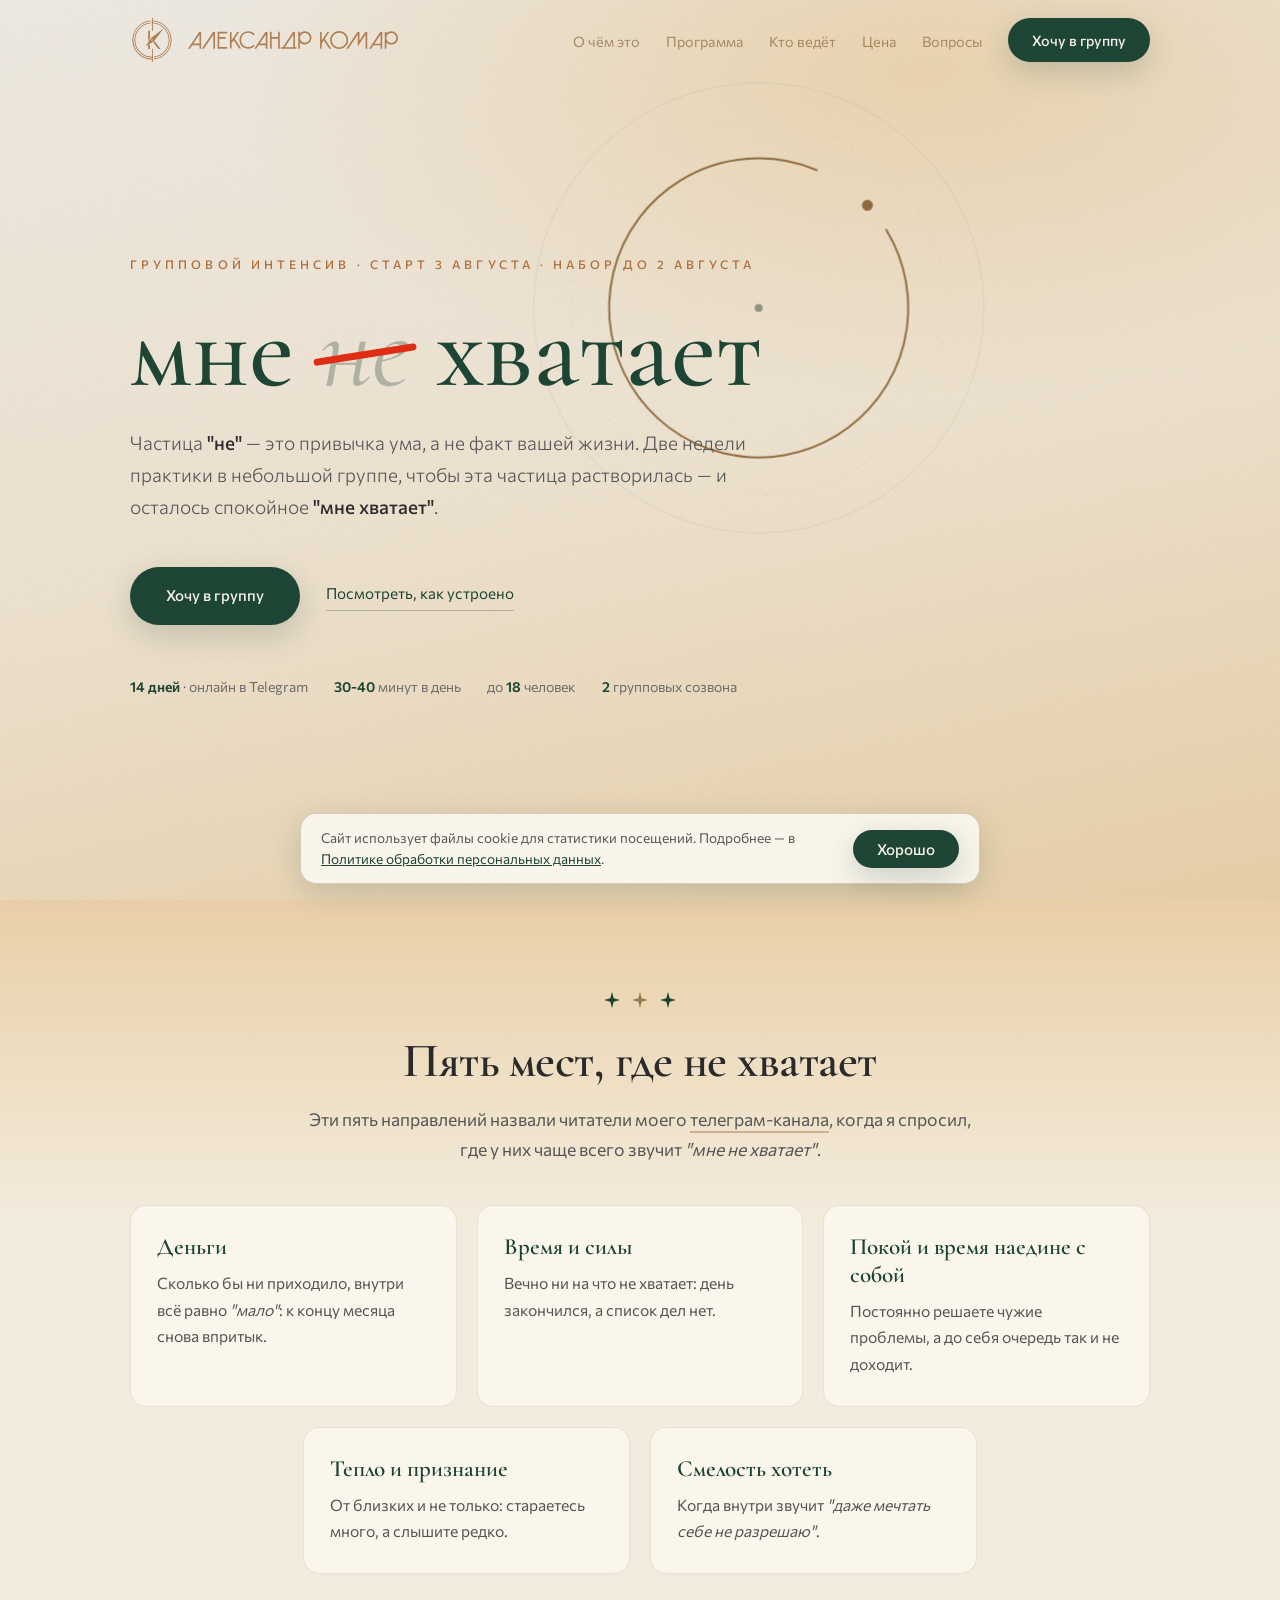
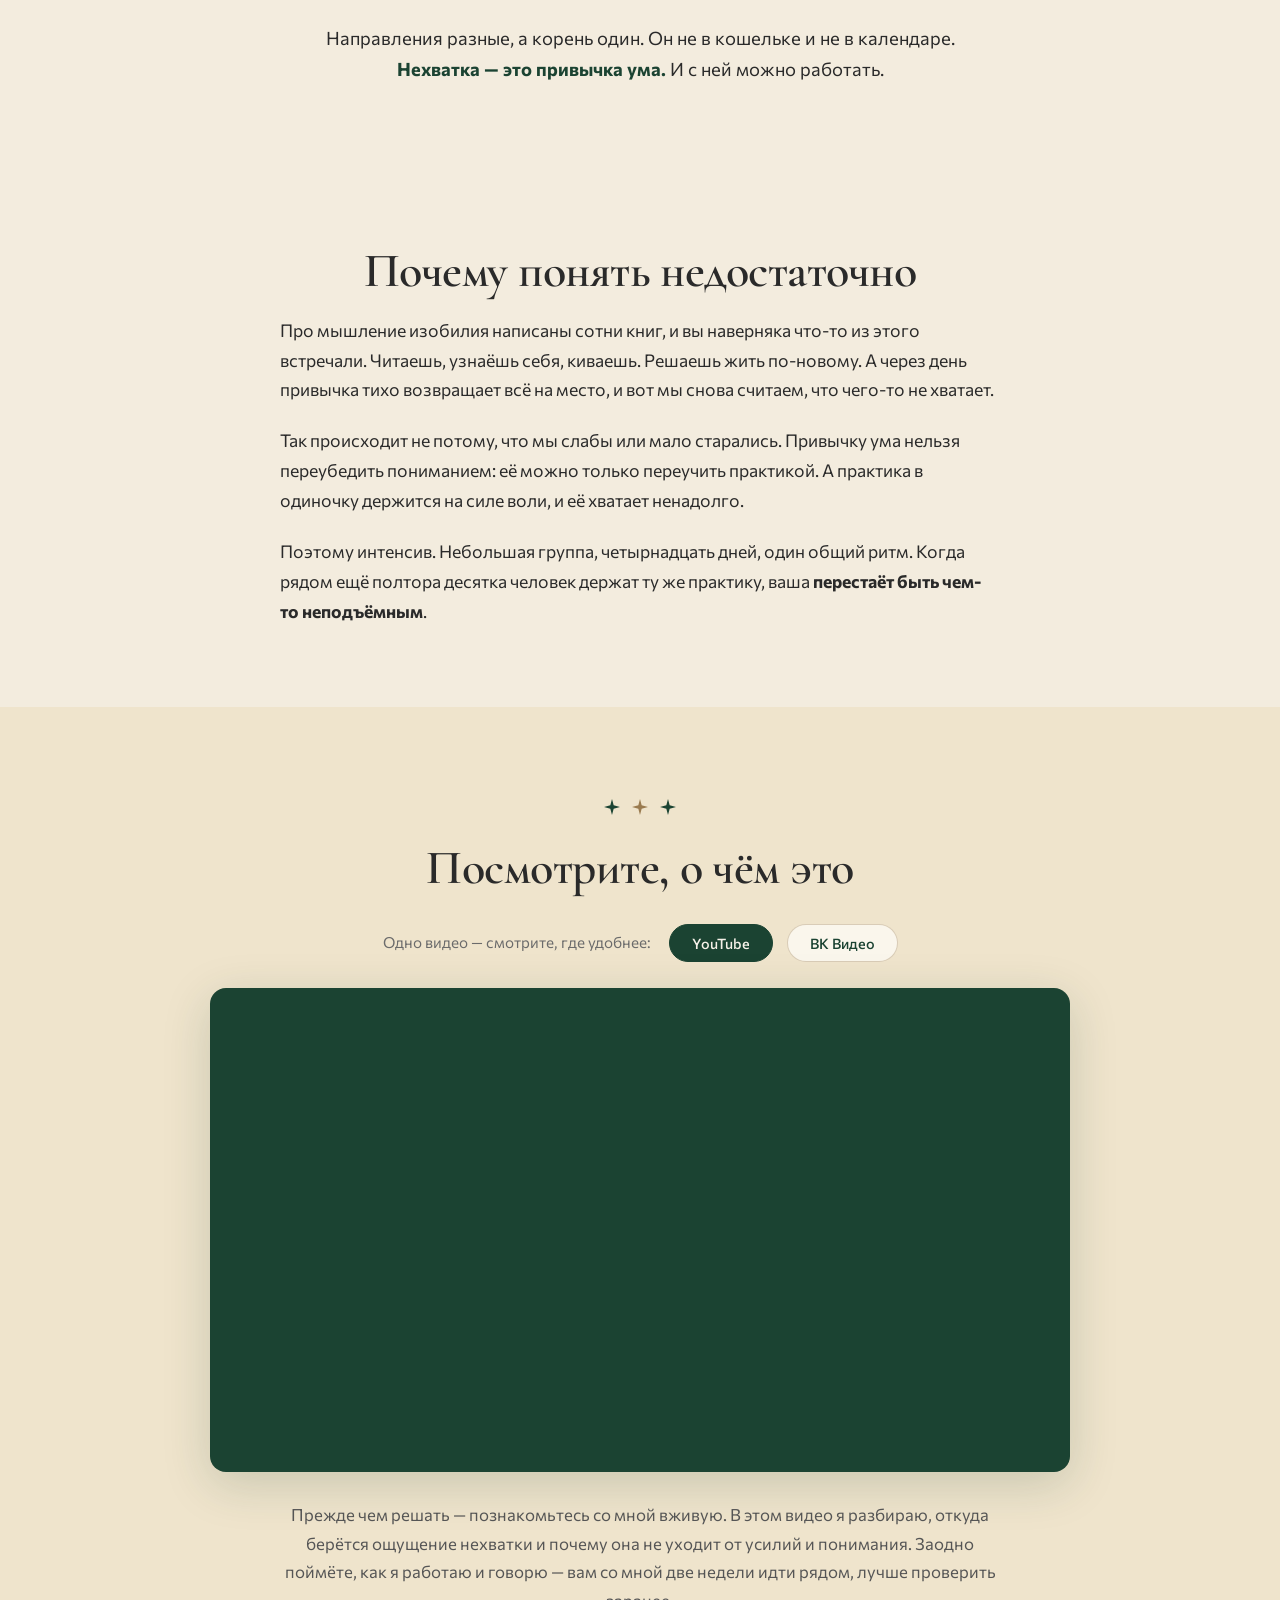
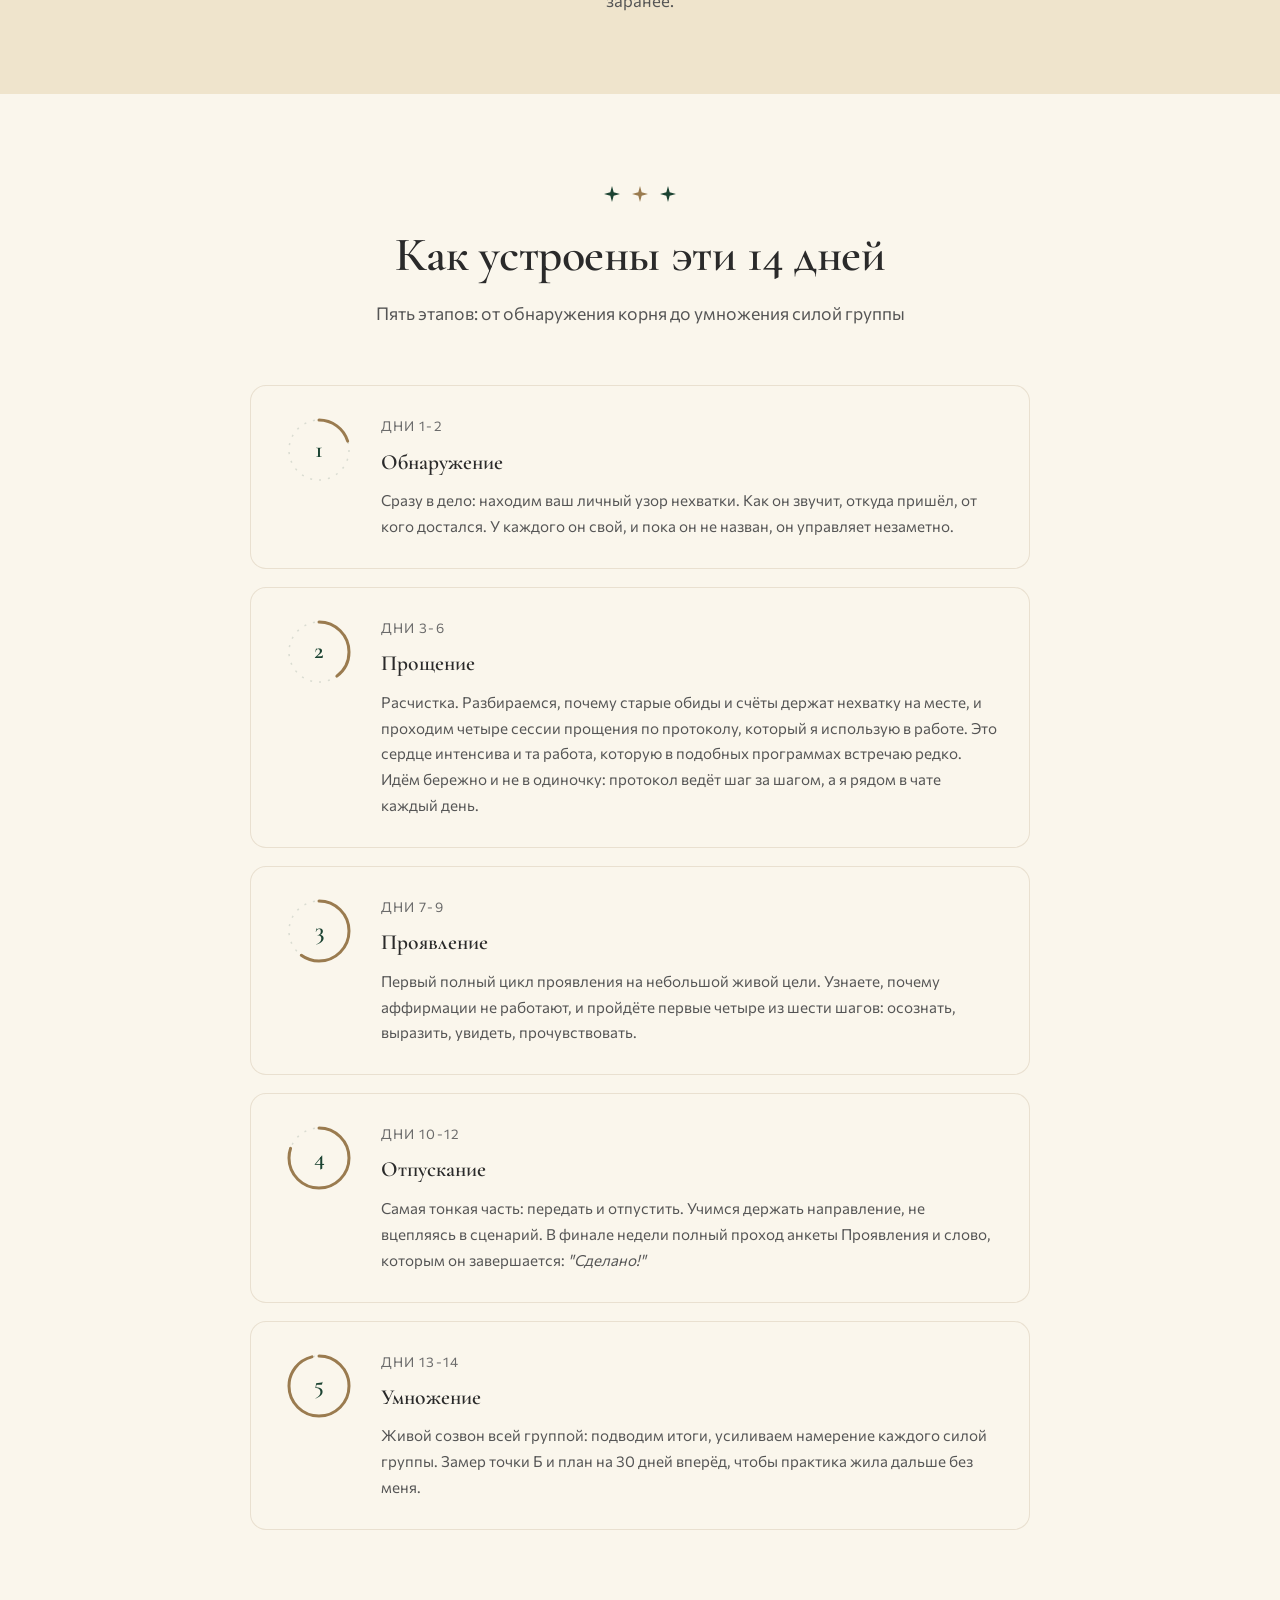
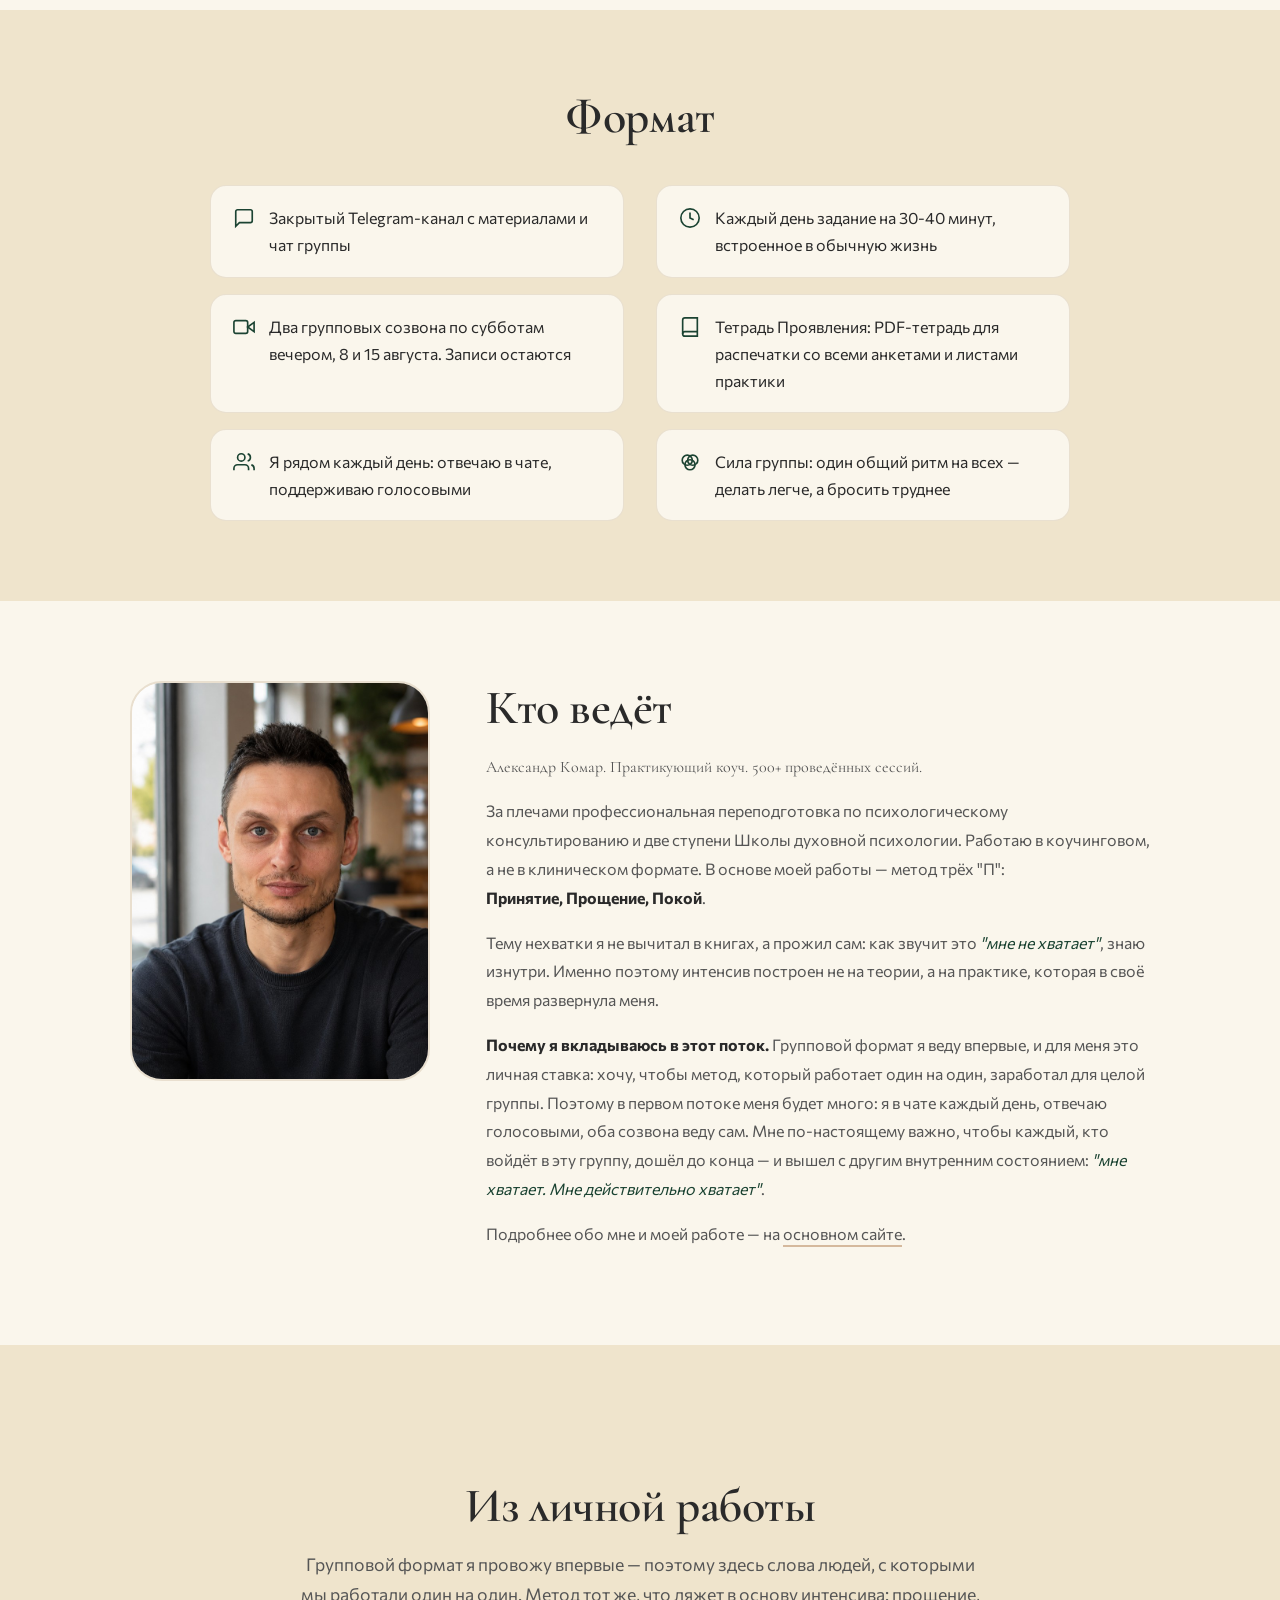
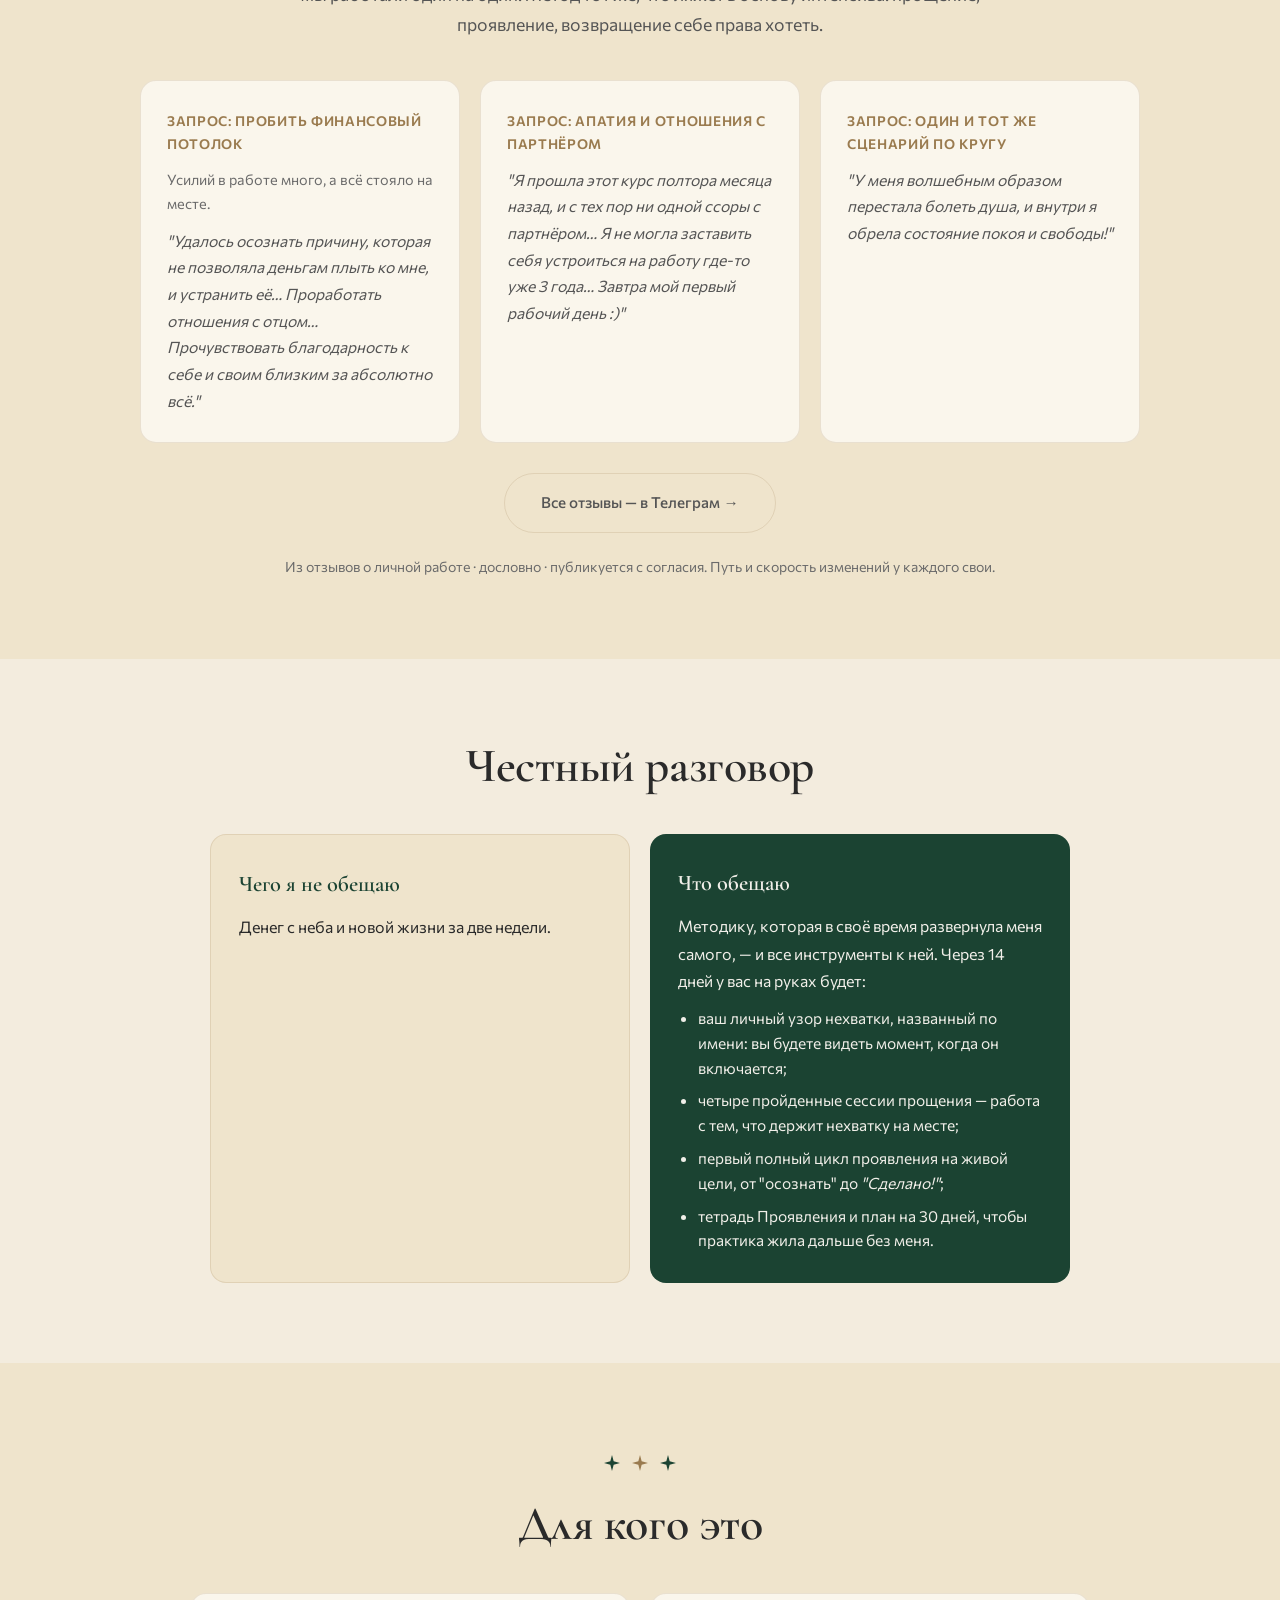
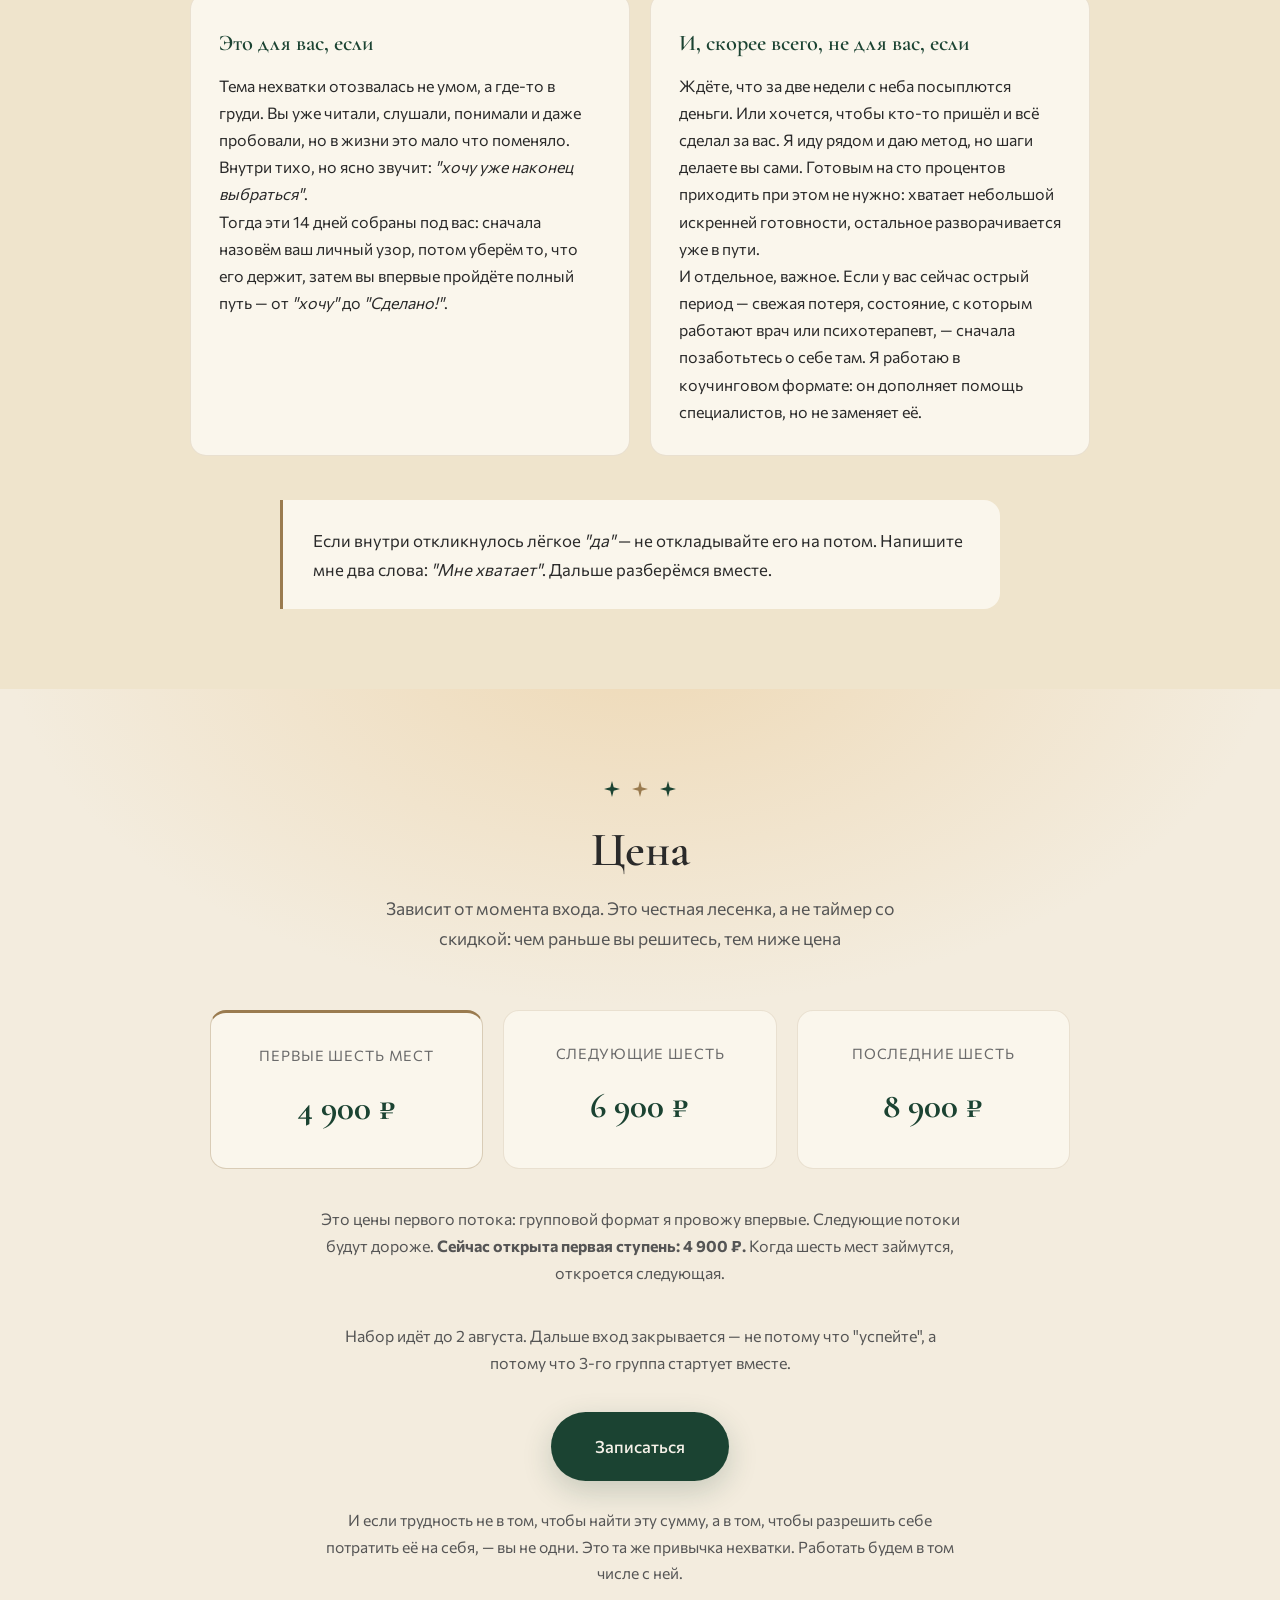
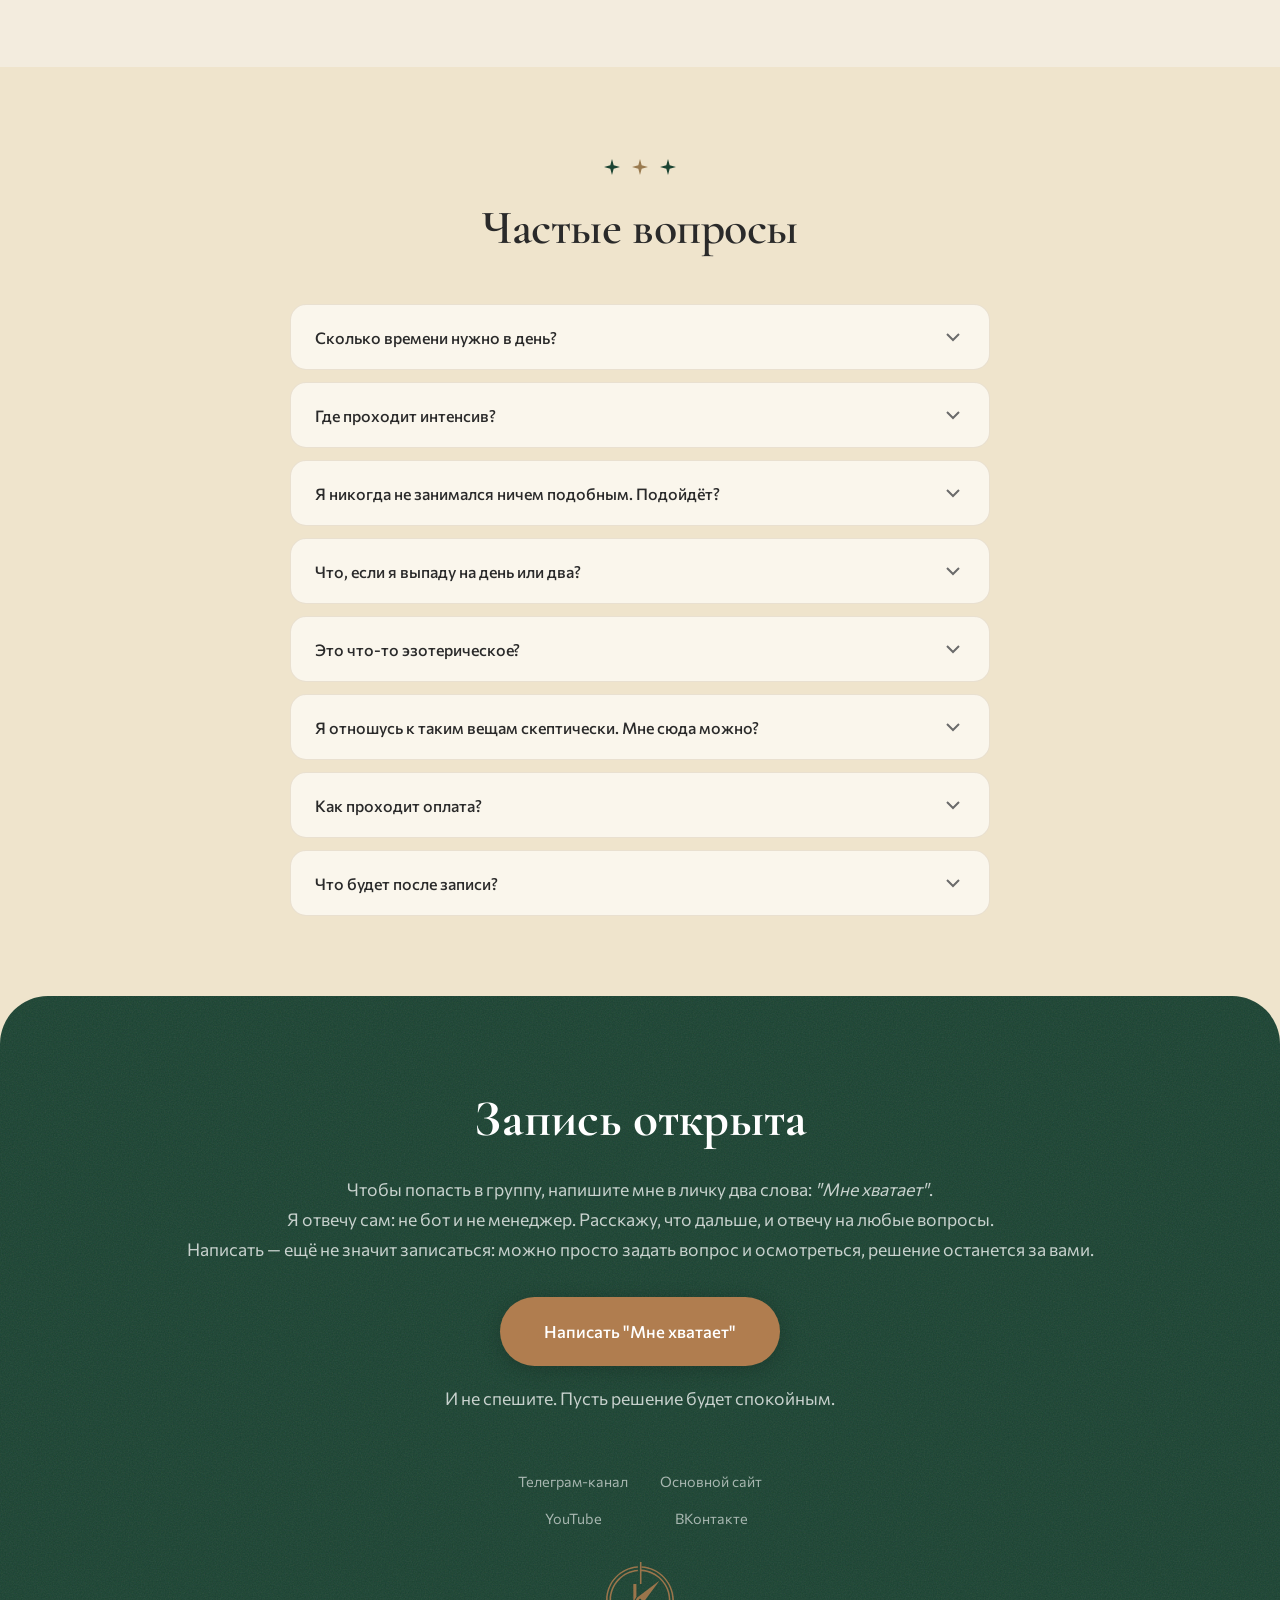
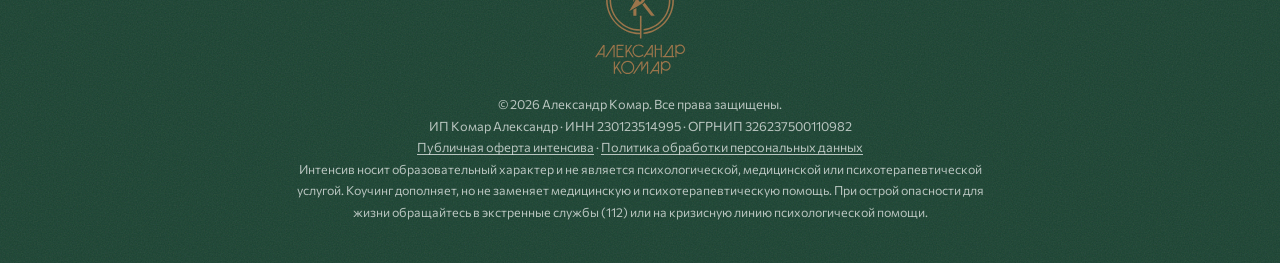
==== commit a8cc8244: "feat: круг 2 лендинга по замечаниям Ивана — отзывы из личной работы, полновесное 'Что обещаю', ставк" ====
--- a/mne-hvataet.html
+++ b/mne-hvataet.html
@@ -107,6 +107,14 @@
             },
             {
               "@type": "Question",
+              "name": "Я отношусь к таким вещам скептически. Мне сюда можно?",
+              "acceptedAnswer": {
+                "@type": "Answer",
+                "text": "Можно. Верить ни во что не требуется: инструменты письменные, шаги конкретные, а эффект вы оцениваете сами — по замеру в начале и в конце. Скепсис практике не мешает. Мешает только одно: не делать. Среди тех, с кем я работаю, осторожных скептиков хватает — и метод от этого хуже не становится."
+              }
+            },
+            {
+              "@type": "Question",
               "name": "Как проходит оплата?",
               "acceptedAnswer": {
                 "@type": "Answer",
@@ -433,6 +441,10 @@
             font-size: 1.15rem;
         }
         .mh-places__root strong { color: var(--green); }
+        /* Разбивка вывода на две строки — только десктоп (решение Александра, круг 2) */
+        @media (max-width: 860px) {
+            .mh-places__br { display: none; }
+        }
 
         /* Текстовая секция-рассуждение */
         .mh-prose {
@@ -576,6 +588,67 @@
             text-align: center;
             margin-top: 36px;
         }
+        .mh-price__self {
+            max-width: 640px;
+            margin: 26px auto 0;
+            text-align: center;
+            color: var(--text-secondary);
+            font-size: 0.98rem;
+        }
+
+        /* Отзывы из личной работы (круг 2, 24.07) */
+        .mh-reviews__intro {
+            max-width: 680px;
+            margin: 0 auto;
+            text-align: center;
+            font-size: 1.1rem;
+            line-height: 1.7;
+            color: var(--text-secondary);
+        }
+        .mh-reviews__grid {
+            display: grid;
+            grid-template-columns: repeat(auto-fit, minmax(280px, 1fr));
+            gap: 20px;
+            max-width: 1000px;
+            margin: 40px auto 0;
+        }
+        .mh-review {
+            display: flex;
+            flex-direction: column;
+            gap: 12px;
+            background: var(--bg-surface);
+            border: 1px solid var(--border);
+            border-radius: var(--radius-sm);
+            padding: 28px 26px;
+            text-align: left;
+        }
+        .mh-review__label {
+            font-size: 0.85rem;
+            letter-spacing: 0.05em;
+            text-transform: uppercase;
+            font-weight: 600;
+            color: var(--orange);
+        }
+        .mh-review__context {
+            color: var(--text-muted);
+            font-size: 0.9rem;
+        }
+        .mh-review__quote {
+            color: var(--text-secondary);
+            font-size: 0.98rem;
+            line-height: 1.7;
+            font-style: italic;
+        }
+        .mh-reviews__more {
+            text-align: center;
+            margin-top: 30px;
+        }
+        .mh-reviews__foot {
+            margin-top: 22px;
+            text-align: center;
+            color: var(--text-muted);
+            font-size: 0.88rem;
+        }
 
         /* Честный разговор */
         .mh-honest__grid {
@@ -605,6 +678,17 @@
         }
         .mh-honest__card--no h3 { color: var(--green); }
         .mh-honest__card--yes h3 { color: #F1EFE9; }
+        .mh-honest__card--yes ul {
+            margin: 12px 0 0;
+            padding-left: 20px;
+            display: flex;
+            flex-direction: column;
+            gap: 8px;
+        }
+        .mh-honest__card--yes li {
+            font-size: 0.97rem;
+            line-height: 1.6;
+        }
 
         /* Для кого */
         .mh-fit__grid {
@@ -627,7 +711,7 @@
             color: var(--green);
             margin-bottom: 10px;
         }
-        .mh-fit__test {
+        .mh-fit__door {
             max-width: 720px;
             margin: 44px auto 0;
             background: var(--bg-surface);
@@ -717,7 +801,7 @@
             </svg>
         </div>
         <div class="mh-hero__inner">
-            <span class="hero__label reveal">Групповой интенсив · старт 3 августа</span>
+            <span class="hero__label reveal">Групповой интенсив · старт 3 августа · набор до 2 августа</span>
             <h1 class="mh-hero__title reveal">мне <span class="mh-ne">не</span> хватает</h1>
             <p class="mh-hero__sub reveal">Частица <b>"не"</b> — это привычка ума, а не факт вашей жизни. Две недели практики в небольшой группе, чтобы эта частица растворилась — и осталось спокойное <b>"мне хватает"</b>.</p>
             <div class="mh-hero__actions reveal">
@@ -763,7 +847,7 @@
                     <p>Когда внутри звучит <em>"даже мечтать себе не разрешаю"</em>.</p>
                 </div>
             </div>
-            <p class="mh-places__root reveal">Направления разные, а корень один. Он не в кошельке и не в календаре. <strong>Нехватка — это привычка ума.</strong> И с ней можно работать.</p>
+            <p class="mh-places__root reveal">Направления разные, а корень один. Он не в кошельке и не в календаре.<br class="mh-places__br"> <strong>Нехватка — это привычка ума.</strong> И с ней можно работать.</p>
         </div>
     </section>
 
@@ -792,7 +876,7 @@
             <div class="mh-video__frame reveal">
                 <iframe src="https://www.youtube-nocookie.com/embed/-MVayBMEhNU" title="Видео Александра Комара о нехватке" loading="lazy" allow="accelerometer; autoplay; clipboard-write; encrypted-media; gyroscope; picture-in-picture; web-share" allowfullscreen></iframe>
             </div>
-            <p class="mh-video__caption reveal">Если мы с вами ещё не знакомы, посмотрите это видео. В нём я разбираю, откуда берётся ощущение нехватки и почему оно не уходит от усилий и понимания. Заодно познакомитесь со мной и с тем, как я работаю.</p>
+            <p class="mh-video__caption reveal">Прежде чем решать — познакомьтесь со мной вживую. В этом видео я разбираю, откуда берётся ощущение нехватки и почему она не уходит от усилий и понимания. Заодно поймёте, как я работаю и говорю — вам со мной две недели идти рядом, лучше проверить заранее.</p>
         </div>
     </section>
 
@@ -830,7 +914,7 @@
                     <div class="mh-stage__body">
                         <span class="mh-stage__days">Дни 3-6</span>
                         <h3>Прощение</h3>
-                        <p>Расчистка. Разбираемся, почему старые обиды и счёты держат нехватку на месте, и проходим четыре сессии прощения по анкетам, которые я использую в работе. Это сердце интенсива и та работа, которую в подобных программах встречаю редко.</p>
+                        <p>Расчистка. Разбираемся, почему старые обиды и счёты держат нехватку на месте, и проходим четыре сессии прощения по протоколу, который я использую в работе. Это сердце интенсива и та работа, которую в подобных программах встречаю редко. Идём бережно и не в одиночку: протокол ведёт шаг за шагом, а я рядом в чате каждый день.</p>
                     </div>
                 </div>
 
@@ -927,8 +1011,83 @@
                     <p class="about__tagline">Александр Комар. Практикующий коуч. 500+ проведённых сессий.</p>
                     <p>За плечами профессиональная переподготовка по психологическому консультированию и две ступени Школы духовной психологии. Работаю в коучинговом, а не в клиническом формате. В основе моей работы — метод трёх "П": <strong class="mh-3p">Принятие, Прощение, Покой</strong>.</p>
                     <p>Тему нехватки я не вычитал в книгах, а прожил сам: как звучит это <em>"мне не хватает"</em>, знаю изнутри. Именно поэтому интенсив построен не на теории, а на практике, которая в своё время развернула меня.</p>
+                    <p><strong>Почему я вкладываюсь в этот поток.</strong> Групповой формат я веду впервые, и для меня это личная ставка: хочу, чтобы метод, который работает один на один, заработал для целой группы. Поэтому в первом потоке меня будет много: я в чате каждый день, отвечаю голосовыми, оба созвона веду сам. Мне по-настоящему важно, чтобы каждый, кто войдёт в эту группу, дошёл до конца — и вышел с другим внутренним состоянием: <em>"мне хватает. Мне действительно хватает"</em>.</p>
                     <p>Подробнее обо мне и моей работе — на <a href="index.html" class="link-uslovia">основном сайте</a>.</p>
                 </div>
+            </div>
+        </div>
+    </section>
+
+    <!-- ===== ИЗ ЛИЧНОЙ РАБОТЫ (ОТЗЫВЫ) ===== -->
+    <section class="section mh-alt" id="reviews">
+        <div class="container">
+            <span class="section__star reveal"><svg class="star-svg" width="16" height="16" viewBox="0 0 24 24"><path d="M12 0L14.5 9.5L24 12L14.5 14.5L12 24L9.5 14.5L0 12L9.5 9.5Z" fill="currentColor"/></svg> <svg class="star-svg" width="16" height="16" viewBox="0 0 24 24"><path d="M12 0L14.5 9.5L24 12L14.5 14.5L12 24L9.5 14.5L0 12L9.5 9.5Z" fill="currentColor"/></svg> <svg class="star-svg" width="16" height="16" viewBox="0 0 24 24"><path d="M12 0L14.5 9.5L24 12L14.5 14.5L12 24L9.5 14.5L0 12L9.5 9.5Z" fill="currentColor"/></svg></span>
+            <h2 class="section__title reveal">Из личной работы</h2>
+            <p class="mh-reviews__intro reveal">Групповой формат я провожу впервые — поэтому здесь слова людей, с которыми мы работали один на один. Метод тот же, что ляжет в основу интенсива: прощение, проявление, возвращение себе права хотеть.</p>
+            <div class="mh-reviews__grid">
+                <div class="mh-review reveal">
+                    <span class="mh-review__label">Запрос: пробить финансовый потолок</span>
+                    <p class="mh-review__context">Усилий в работе много, а всё стояло на месте.</p>
+                    <p class="mh-review__quote">"Удалось осознать причину, которая не позволяла деньгам плыть ко мне, и устранить её… Проработать отношения с отцом… Прочувствовать благодарность к себе и своим близким за абсолютно всё."</p>
+                </div>
+                <div class="mh-review reveal">
+                    <span class="mh-review__label">Запрос: апатия и отношения с партнёром</span>
+                    <p class="mh-review__quote">"Я прошла этот курс полтора месяца назад, и с тех пор ни одной ссоры с партнёром… Я не могла заставить себя устроиться на работу где-то уже 3 года… Завтра мой первый рабочий день :)"</p>
+                </div>
+                <div class="mh-review reveal">
+                    <span class="mh-review__label">Запрос: один и тот же сценарий по кругу</span>
+                    <p class="mh-review__quote">"У меня волшебным образом перестала болеть душа, и внутри я обрела состояние покоя и свободы!"</p>
+                </div>
+            </div>
+            <div class="mh-reviews__more reveal">
+                <a href="https://telegram.me/WakeUp_Komars/206" target="_blank" rel="noopener" class="btn btn--ghost">Все отзывы — в Телеграм →</a>
+            </div>
+            <p class="mh-reviews__foot reveal">Из отзывов о личной работе · дословно · публикуется с согласия. Путь и скорость изменений у каждого свои.</p>
+        </div>
+    </section>
+
+    <!-- ===== ЧЕСТНЫЙ РАЗГОВОР ===== -->
+    <section class="section format-block" id="honest">
+        <div class="container">
+            <h2 class="section__title reveal">Честный разговор</h2>
+            <div class="mh-honest__grid">
+                <div class="mh-honest__card mh-honest__card--no reveal">
+                    <h3>Чего я не обещаю</h3>
+                    <p>Денег с неба и новой жизни за две недели.</p>
+                </div>
+                <div class="mh-honest__card mh-honest__card--yes reveal">
+                    <h3>Что обещаю</h3>
+                    <p>Методику, которая в своё время развернула меня самого, — и все инструменты к ней. Через 14 дней у вас на руках будет:</p>
+                    <ul>
+                        <li>ваш личный узор нехватки, названный по имени: вы будете видеть момент, когда он включается;</li>
+                        <li>четыре пройденные сессии прощения — работа с тем, что держит нехватку на месте;</li>
+                        <li>первый полный цикл проявления на живой цели, от "осознать" до <em>"Сделано!"</em>;</li>
+                        <li>тетрадь Проявления и план на 30 дней, чтобы практика жила дальше без меня.</li>
+                    </ul>
+                </div>
+            </div>
+        </div>
+    </section>
+
+    <!-- ===== ДЛЯ КОГО ===== -->
+    <section class="section mh-alt" id="fit">
+        <div class="container">
+            <span class="section__star reveal"><svg class="star-svg" width="16" height="16" viewBox="0 0 24 24"><path d="M12 0L14.5 9.5L24 12L14.5 14.5L12 24L9.5 14.5L0 12L9.5 9.5Z" fill="currentColor"/></svg> <svg class="star-svg" width="16" height="16" viewBox="0 0 24 24"><path d="M12 0L14.5 9.5L24 12L14.5 14.5L12 24L9.5 14.5L0 12L9.5 9.5Z" fill="currentColor"/></svg> <svg class="star-svg" width="16" height="16" viewBox="0 0 24 24"><path d="M12 0L14.5 9.5L24 12L14.5 14.5L12 24L9.5 14.5L0 12L9.5 9.5Z" fill="currentColor"/></svg></span>
+            <h2 class="section__title reveal">Для кого это</h2>
+            <div class="mh-fit__grid">
+                <div class="mh-fit__card reveal">
+                    <h3>Это для вас, если</h3>
+                    <p>Тема нехватки отозвалась не умом, а где-то в груди. Вы уже читали, слушали, понимали и даже пробовали, но в жизни это мало что поменяло. Внутри тихо, но ясно звучит: <em>"хочу уже наконец выбраться"</em>.</p>
+                    <p>Тогда эти 14 дней собраны под вас: сначала назовём ваш личный узор, потом уберём то, что его держит, затем вы впервые пройдёте полный путь — от <em>"хочу"</em> до <em>"Сделано!"</em>.</p>
+                </div>
+                <div class="mh-fit__card reveal">
+                    <h3>И, скорее всего, не для вас, если</h3>
+                    <p>Ждёте, что за две недели с неба посыплются деньги. Или хочется, чтобы кто-то пришёл и всё сделал за вас. Я иду рядом и даю метод, но шаги делаете вы сами. Готовым на сто процентов приходить при этом не нужно: хватает небольшой искренней готовности, остальное разворачивается уже в пути.</p>
+                    <p>И отдельное, важное. Если у вас сейчас острый период — свежая потеря, состояние, с которым работают врач или психотерапевт, — сначала позаботьтесь о себе там. Я работаю в коучинговом формате: он дополняет помощь специалистов, но не заменяет её.</p>
+                </div>
+            </div>
+            <div class="mh-fit__door reveal">
+                <p>Если внутри откликнулось лёгкое <em>"да"</em> — не откладывайте его на потом. Напишите мне два слова: <em>"Мне хватает"</em>. Дальше разберёмся вместе.</p>
             </div>
         </div>
     </section>
@@ -953,48 +1112,12 @@
                     <span class="mh-price__value">8&nbsp;900&nbsp;₽</span>
                 </div>
             </div>
-            <p class="mh-price__note reveal">Это цены первого потока: групповой формат я провожу впервые. Следующие потоки будут дороже. Какая ступень открыта прямо сейчас, скажу в личке.</p>
+            <p class="mh-price__note reveal">Это цены первого потока: групповой формат я провожу впервые. Следующие потоки будут дороже. <strong>Сейчас открыта первая ступень: 4&nbsp;900&nbsp;₽.</strong> Когда шесть мест займутся, откроется следующая.</p>
+            <p class="mh-price__note reveal">Набор идёт до 2 августа. Дальше вход закрывается — не потому что "успейте", а потому что 3-го группа стартует вместе.</p>
             <div class="mh-price__cta reveal">
-                <a href="https://telegram.me/komars_soul?text=%D0%9C%D0%BD%D0%B5%20%D1%85%D0%B2%D0%B0%D1%82%D0%B0%D0%B5%D1%82" target="_blank" rel="noopener" class="btn btn--primary btn--lg" onclick="if(typeof ym!=='undefined')ym(108266859,'reachGoal','mh_click_telegram_price')">Узнать свою цену и записаться</a>
-            </div>
-        </div>
-    </section>
-
-    <!-- ===== ЧЕСТНЫЙ РАЗГОВОР ===== -->
-    <section class="section format-block mh-alt" id="honest">
-        <div class="container">
-            <h2 class="section__title reveal">Честный разговор</h2>
-            <div class="mh-honest__grid">
-                <div class="mh-honest__card mh-honest__card--no reveal">
-                    <h3>Чего я не обещаю</h3>
-                    <p>Денег с неба и новой жизни за две недели.</p>
-                </div>
-                <div class="mh-honest__card mh-honest__card--yes reveal">
-                    <h3>Что обещаю</h3>
-                    <p>Рабочий метод из моей практики, ежедневные задания и синергию людей рядом.</p>
-                </div>
-            </div>
-        </div>
-    </section>
-
-    <!-- ===== ДЛЯ КОГО ===== -->
-    <section class="section" id="fit">
-        <div class="container">
-            <span class="section__star reveal"><svg class="star-svg" width="16" height="16" viewBox="0 0 24 24"><path d="M12 0L14.5 9.5L24 12L14.5 14.5L12 24L9.5 14.5L0 12L9.5 9.5Z" fill="currentColor"/></svg> <svg class="star-svg" width="16" height="16" viewBox="0 0 24 24"><path d="M12 0L14.5 9.5L24 12L14.5 14.5L12 24L9.5 14.5L0 12L9.5 9.5Z" fill="currentColor"/></svg> <svg class="star-svg" width="16" height="16" viewBox="0 0 24 24"><path d="M12 0L14.5 9.5L24 12L14.5 14.5L12 24L9.5 14.5L0 12L9.5 9.5Z" fill="currentColor"/></svg></span>
-            <h2 class="section__title reveal">Для кого это</h2>
-            <div class="mh-fit__grid">
-                <div class="mh-fit__card reveal">
-                    <h3>Это для вас, если</h3>
-                    <p>Тема нехватки отозвалась не умом, а где-то в груди. Вы уже читали, слушали, понимали и даже пробовали, но в жизни это мало что поменяло. Внутри тихо, но ясно звучит: <em>"хочу уже наконец выбраться"</em>.</p>
-                </div>
-                <div class="mh-fit__card reveal">
-                    <h3>И, скорее всего, не для вас, если</h3>
-                    <p>Ждёте, что за две недели с неба посыплются деньги. Или хочется, чтобы кто-то пришёл и всё сделал за вас. Я иду рядом и даю метод, но шаги делаете вы сами. Готовым на сто процентов приходить при этом не нужно: хватает небольшой искренней готовности, остальное разворачивается уже в пути.</p>
-                </div>
-            </div>
-            <div class="mh-fit__test reveal">
-                <p>И маленький тест по ощущениям. Представьте, что вы уже внутри и завтра приходит первое задание. Что поднимается: лёгкое предвкушение или тяжёлое <em>"надо"</em>? Если первое — это ваше. Если второе — спешить не нужно, и это тоже нормально.</p>
-            </div>
+                <a href="https://telegram.me/komars_soul?text=%D0%9C%D0%BD%D0%B5%20%D1%85%D0%B2%D0%B0%D1%82%D0%B0%D0%B5%D1%82" target="_blank" rel="noopener" class="btn btn--primary btn--lg" onclick="if(typeof ym!=='undefined')ym(108266859,'reachGoal','mh_click_telegram_price')">Записаться</a>
+            </div>
+            <p class="mh-price__self reveal">И если трудность не в том, чтобы найти эту сумму, а в том, чтобы разрешить себе потратить её на себя, — вы не одни. Это та же привычка нехватки. Работать будем в том числе с ней.</p>
         </div>
     </section>
 
@@ -1050,6 +1173,15 @@
                     </div>
                 </div>
                 <div class="faq__item reveal">
+                    <button class="faq__question" aria-expanded="false" aria-controls="faq-answer-8">
+                        <span>Я отношусь к таким вещам скептически. Мне сюда можно?</span>
+                        <svg class="faq__chevron" width="24" height="24" viewBox="0 0 24 24" fill="none" stroke="currentColor" stroke-width="2"><path d="M6 9l6 6 6-6"/></svg>
+                    </button>
+                    <div class="faq__answer" id="faq-answer-8">
+                        <p>Можно. Верить ни во что не требуется: инструменты письменные, шаги конкретные, а эффект вы оцениваете сами — по замеру в начале и в конце. Скепсис практике не мешает. Мешает только одно: не делать. Среди тех, с кем я работаю, осторожных скептиков хватает — и метод от этого хуже не становится.</p>
+                    </div>
+                </div>
+                <div class="faq__item reveal">
                     <button class="faq__question" aria-expanded="false" aria-controls="faq-answer-5">
                         <span>Как проходит оплата?</span>
                         <svg class="faq__chevron" width="24" height="24" viewBox="0 0 24 24" fill="none" stroke="currentColor" stroke-width="2"><path d="M6 9l6 6 6-6"/></svg>
@@ -1076,7 +1208,7 @@
         <div class="container">
             <div class="footer__cta reveal">
                 <h2>Запись открыта</h2>
-                <p>Чтобы попасть в группу, напишите мне в личку два слова: <em>"Мне хватает"</em>.<br>Я отвечу сам: не бот и не менеджер. Расскажу, что дальше, и отвечу на любые вопросы.</p>
+                <p>Чтобы попасть в группу, напишите мне в личку два слова: <em>"Мне хватает"</em>.<br>Я отвечу сам: не бот и не менеджер. Расскажу, что дальше, и отвечу на любые вопросы.<br>Написать — ещё не значит записаться: можно просто задать вопрос и осмотреться, решение останется за вами.</p>
                 <a href="https://telegram.me/komars_soul?text=%D0%9C%D0%BD%D0%B5%20%D1%85%D0%B2%D0%B0%D1%82%D0%B0%D0%B5%D1%82" target="_blank" rel="noopener" class="btn btn--primary btn--lg" onclick="if(typeof ym!=='undefined')ym(108266859,'reachGoal','mh_click_telegram_final')">
                     Написать "Мне хватает"
                 </a>
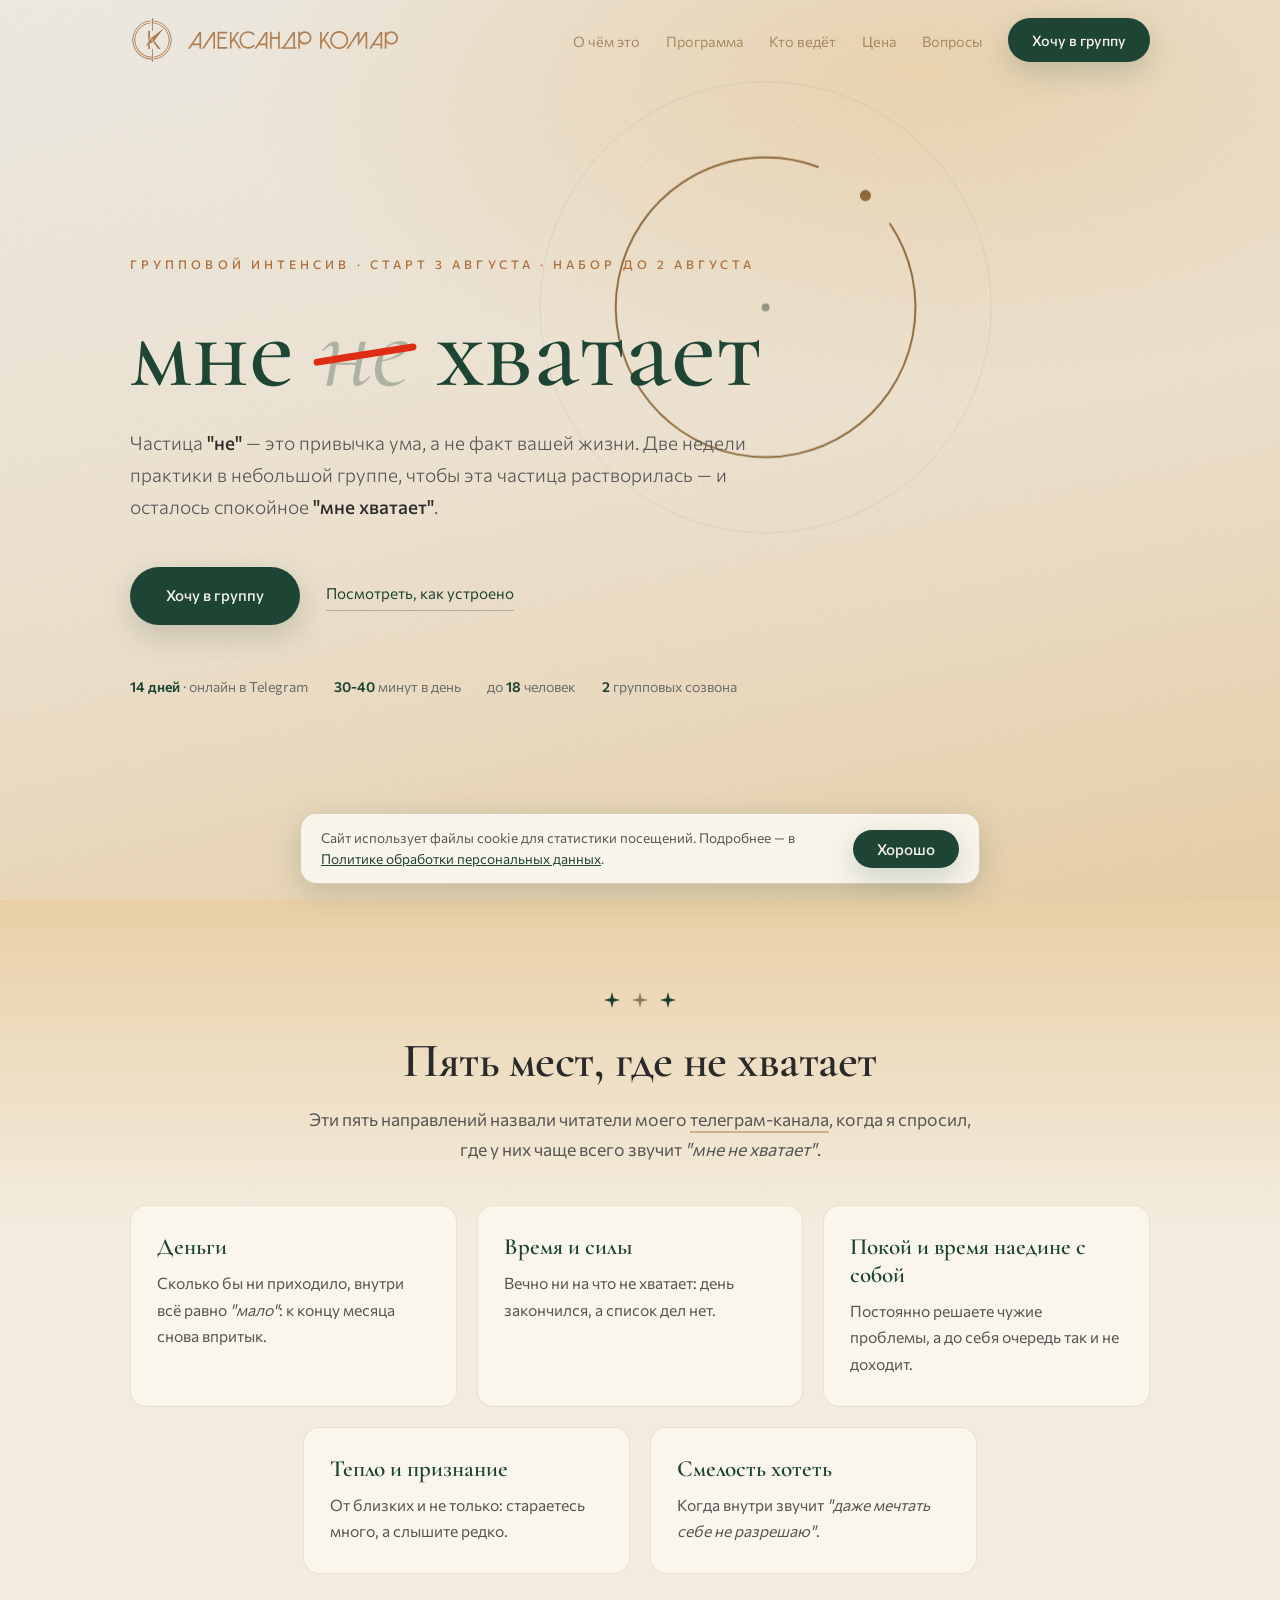
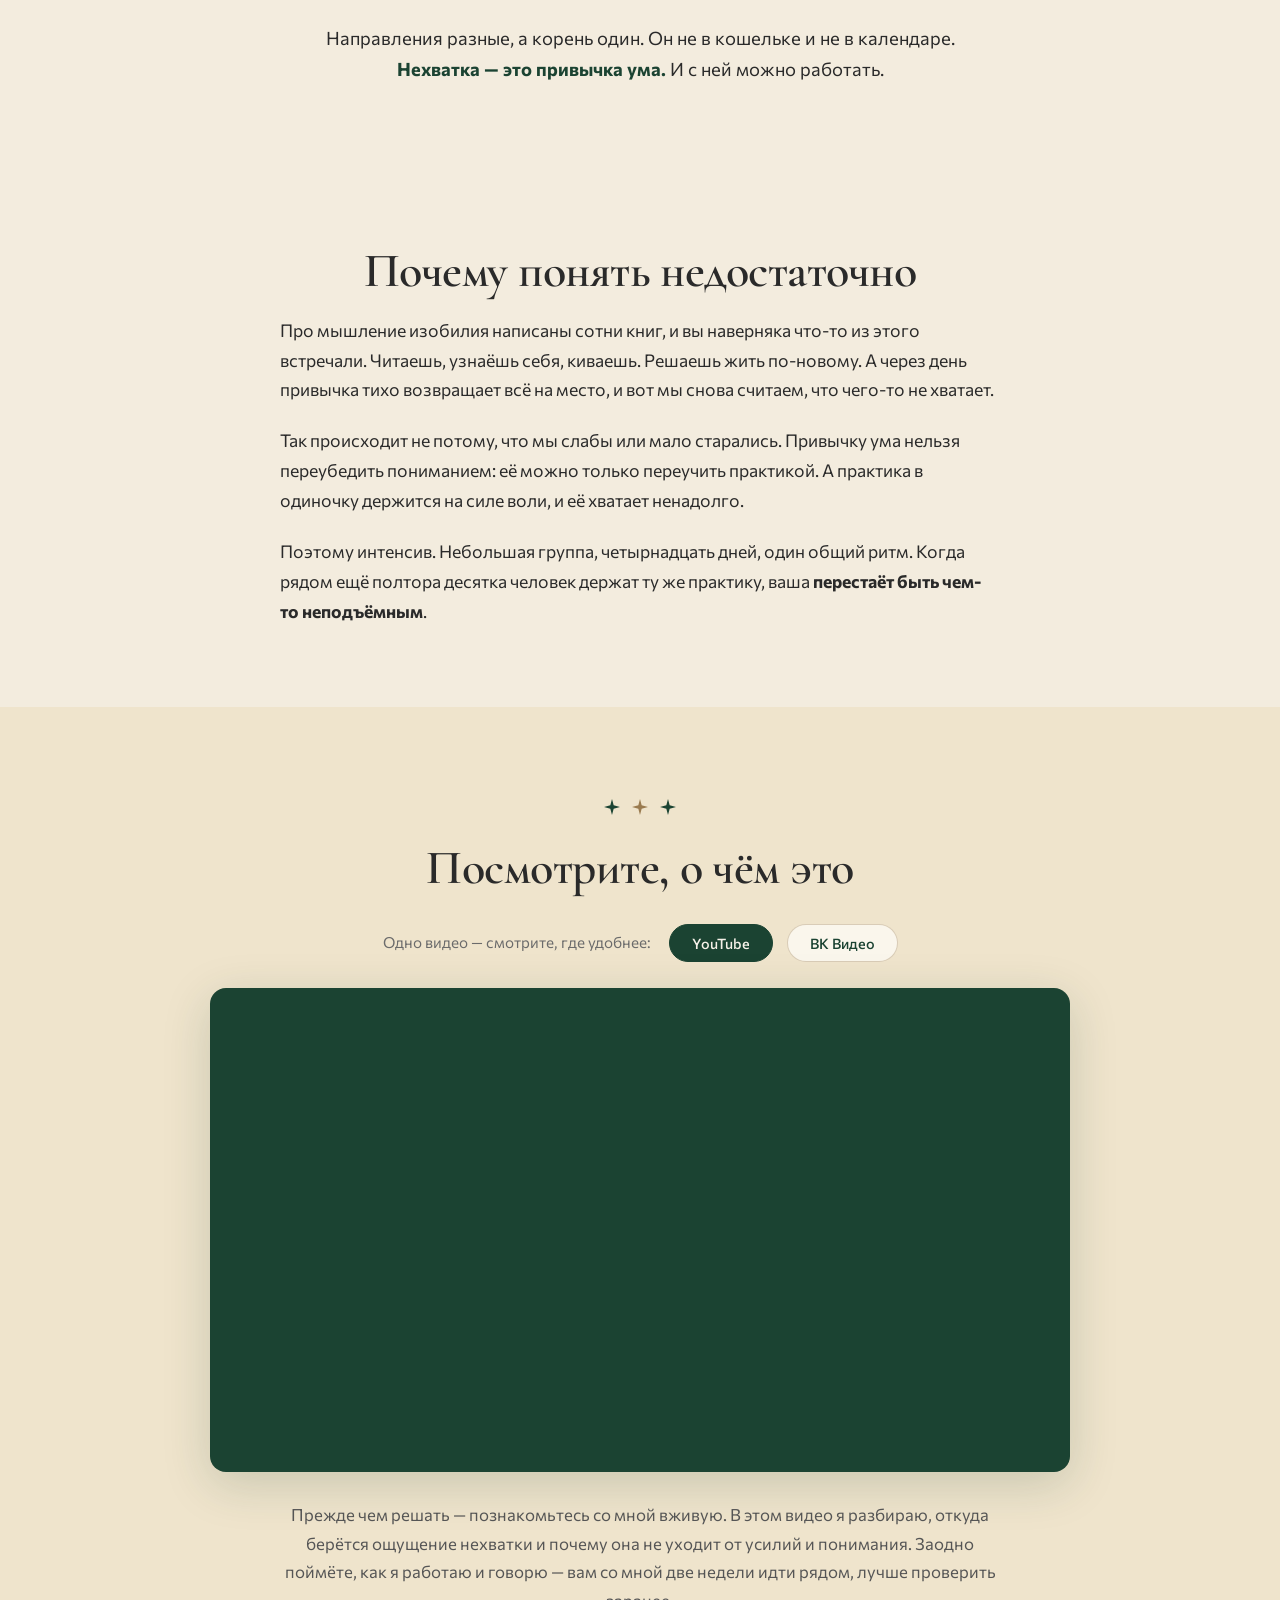
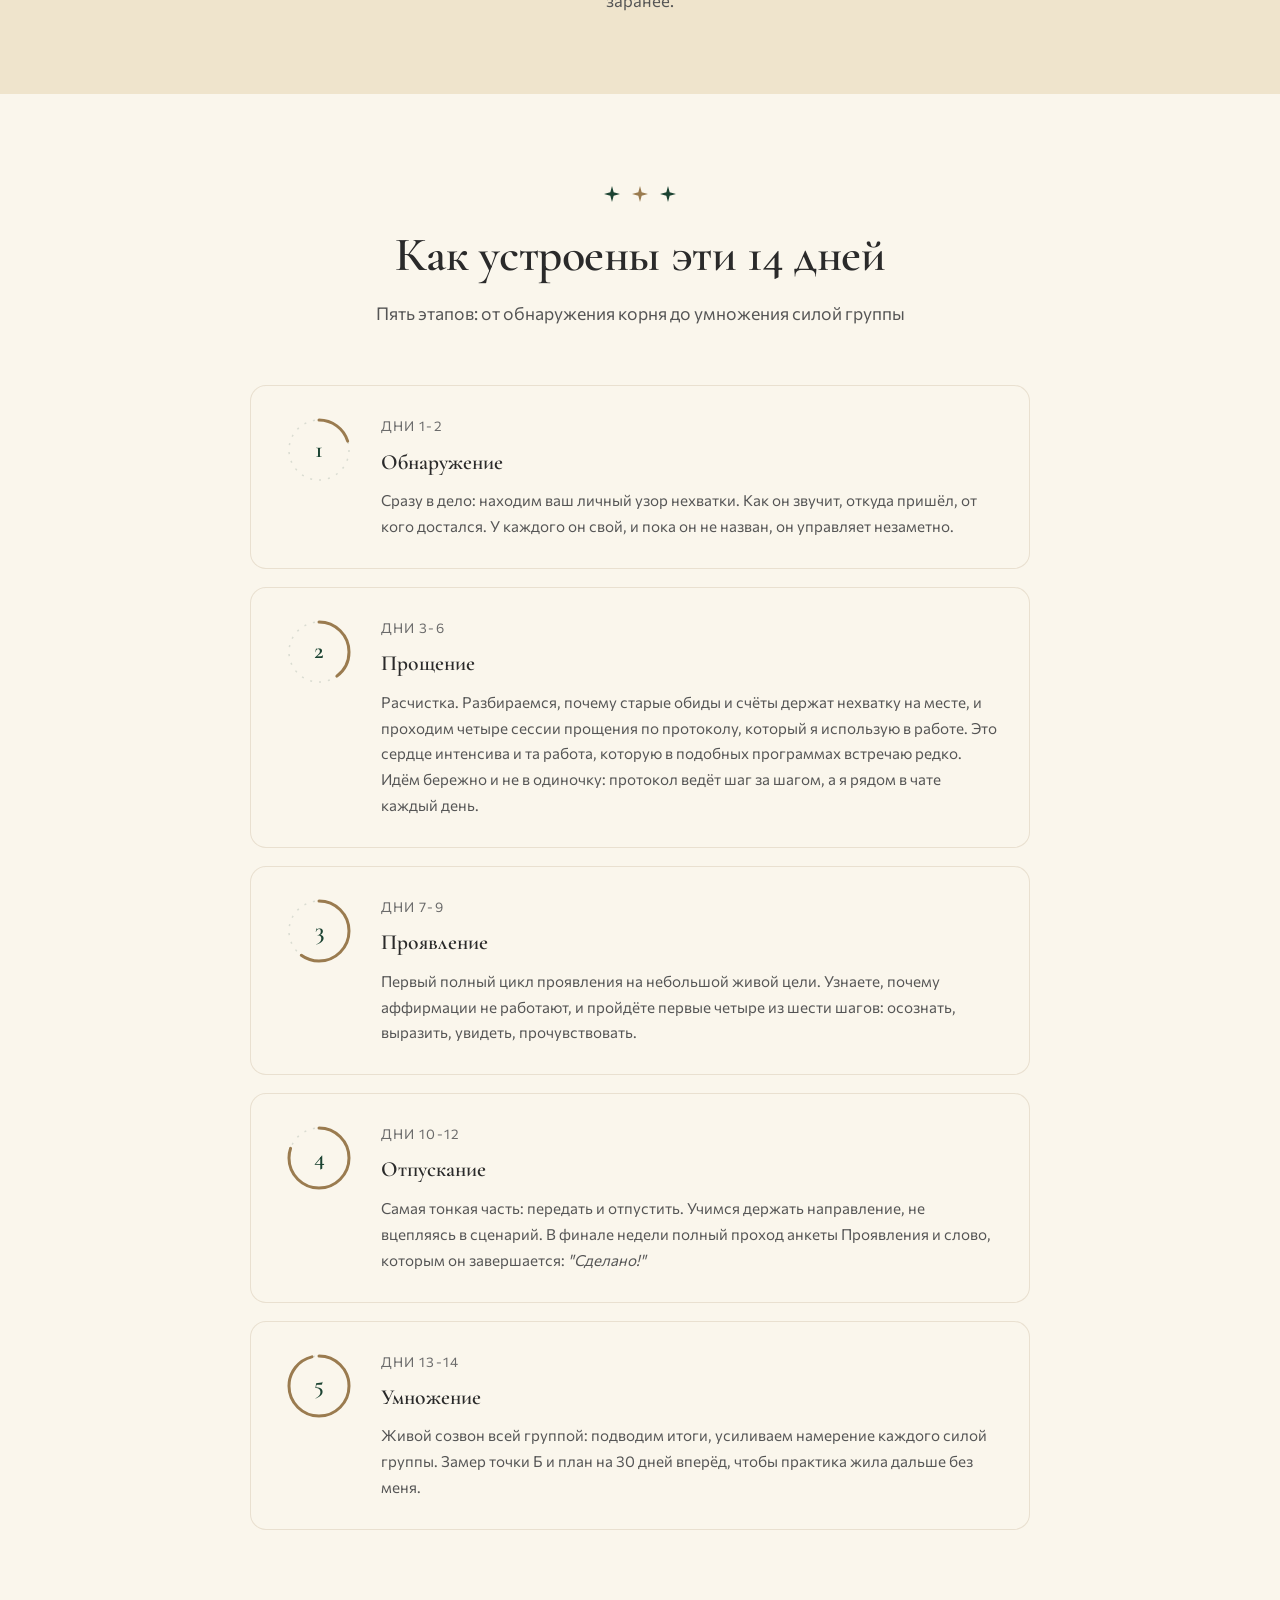
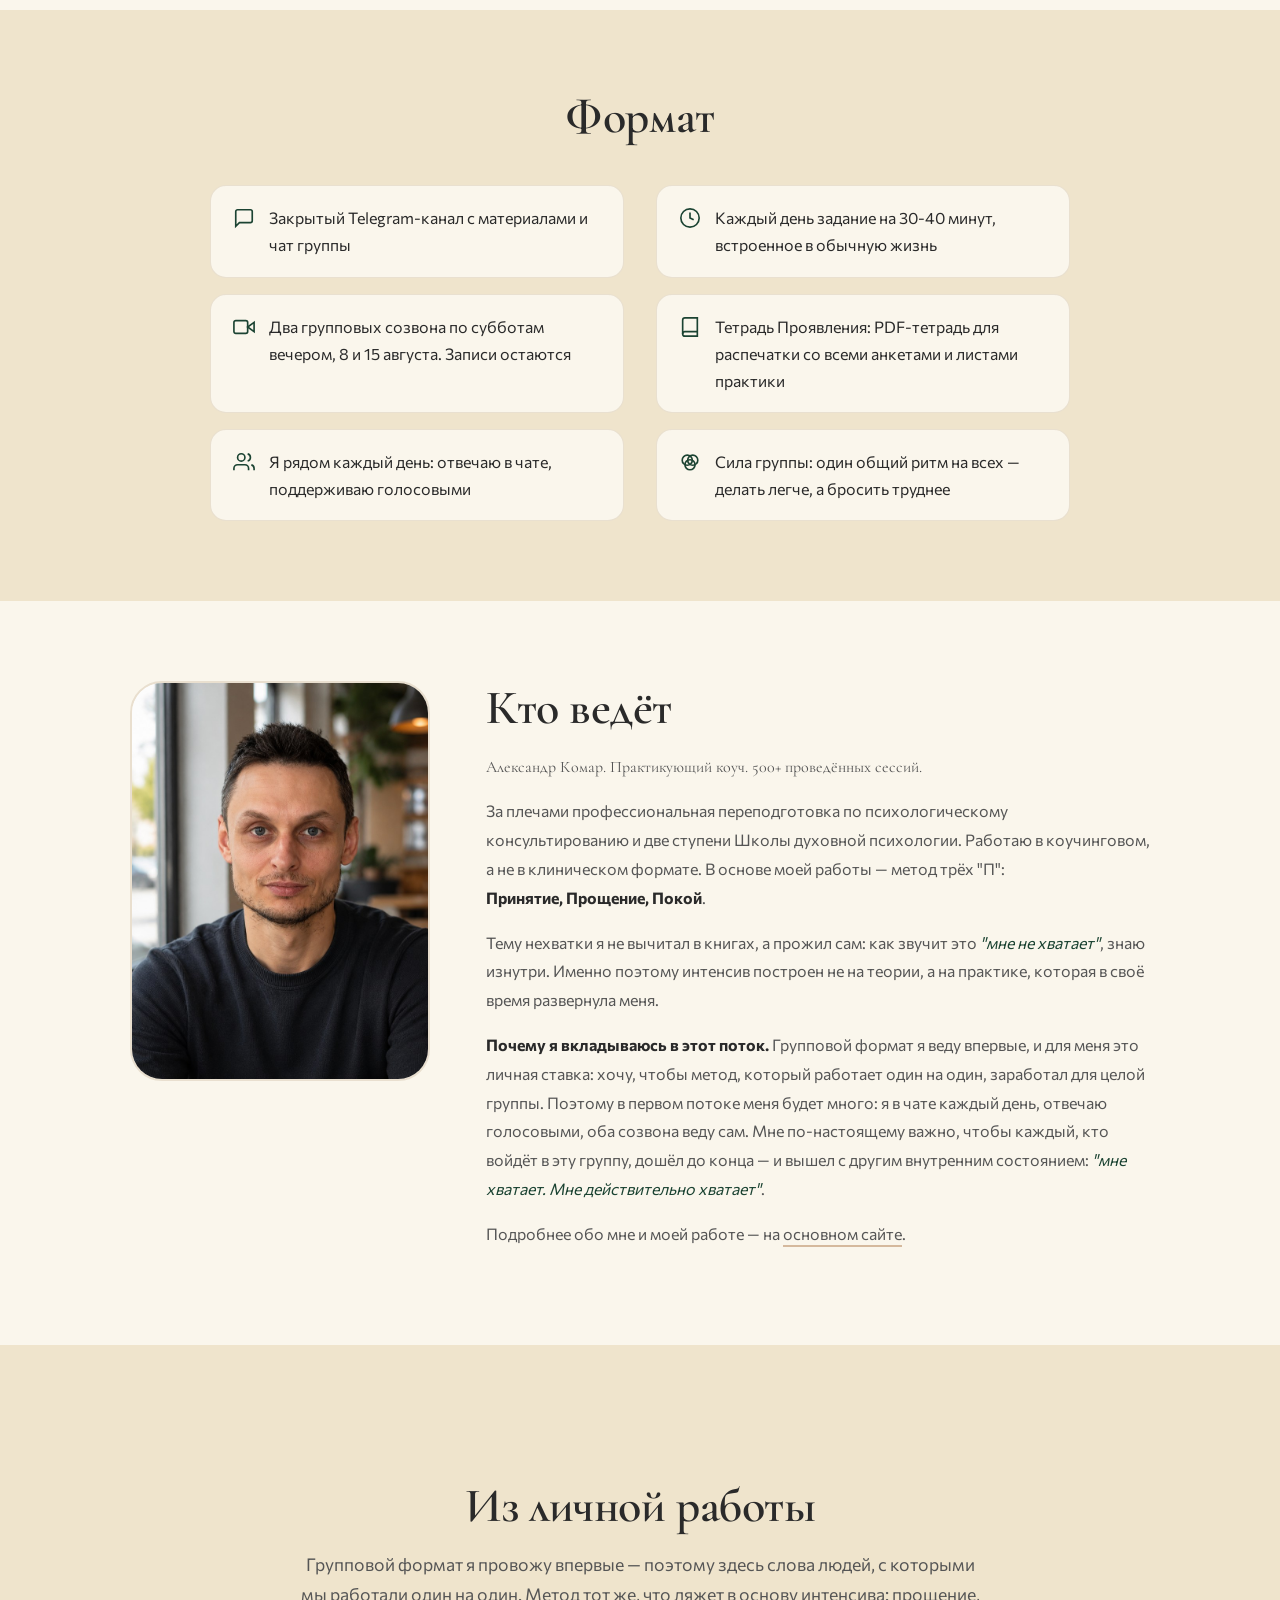
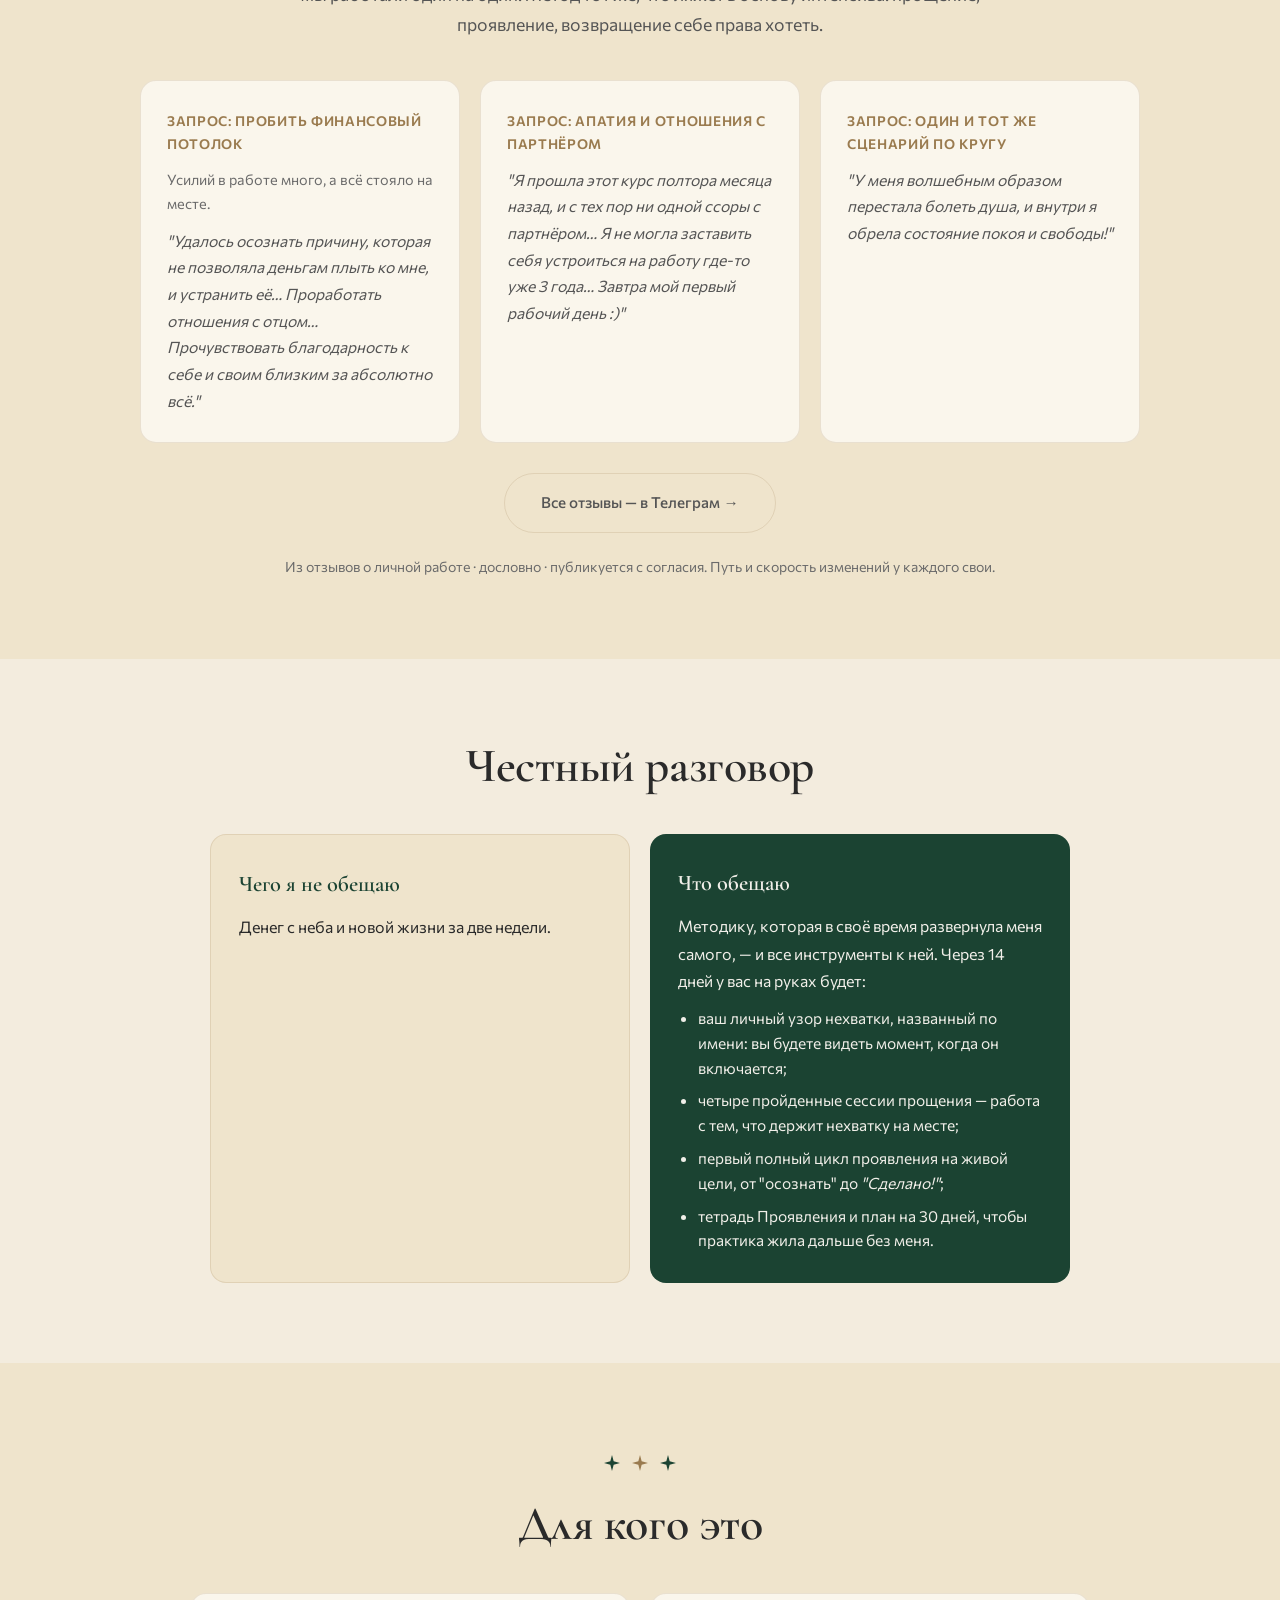
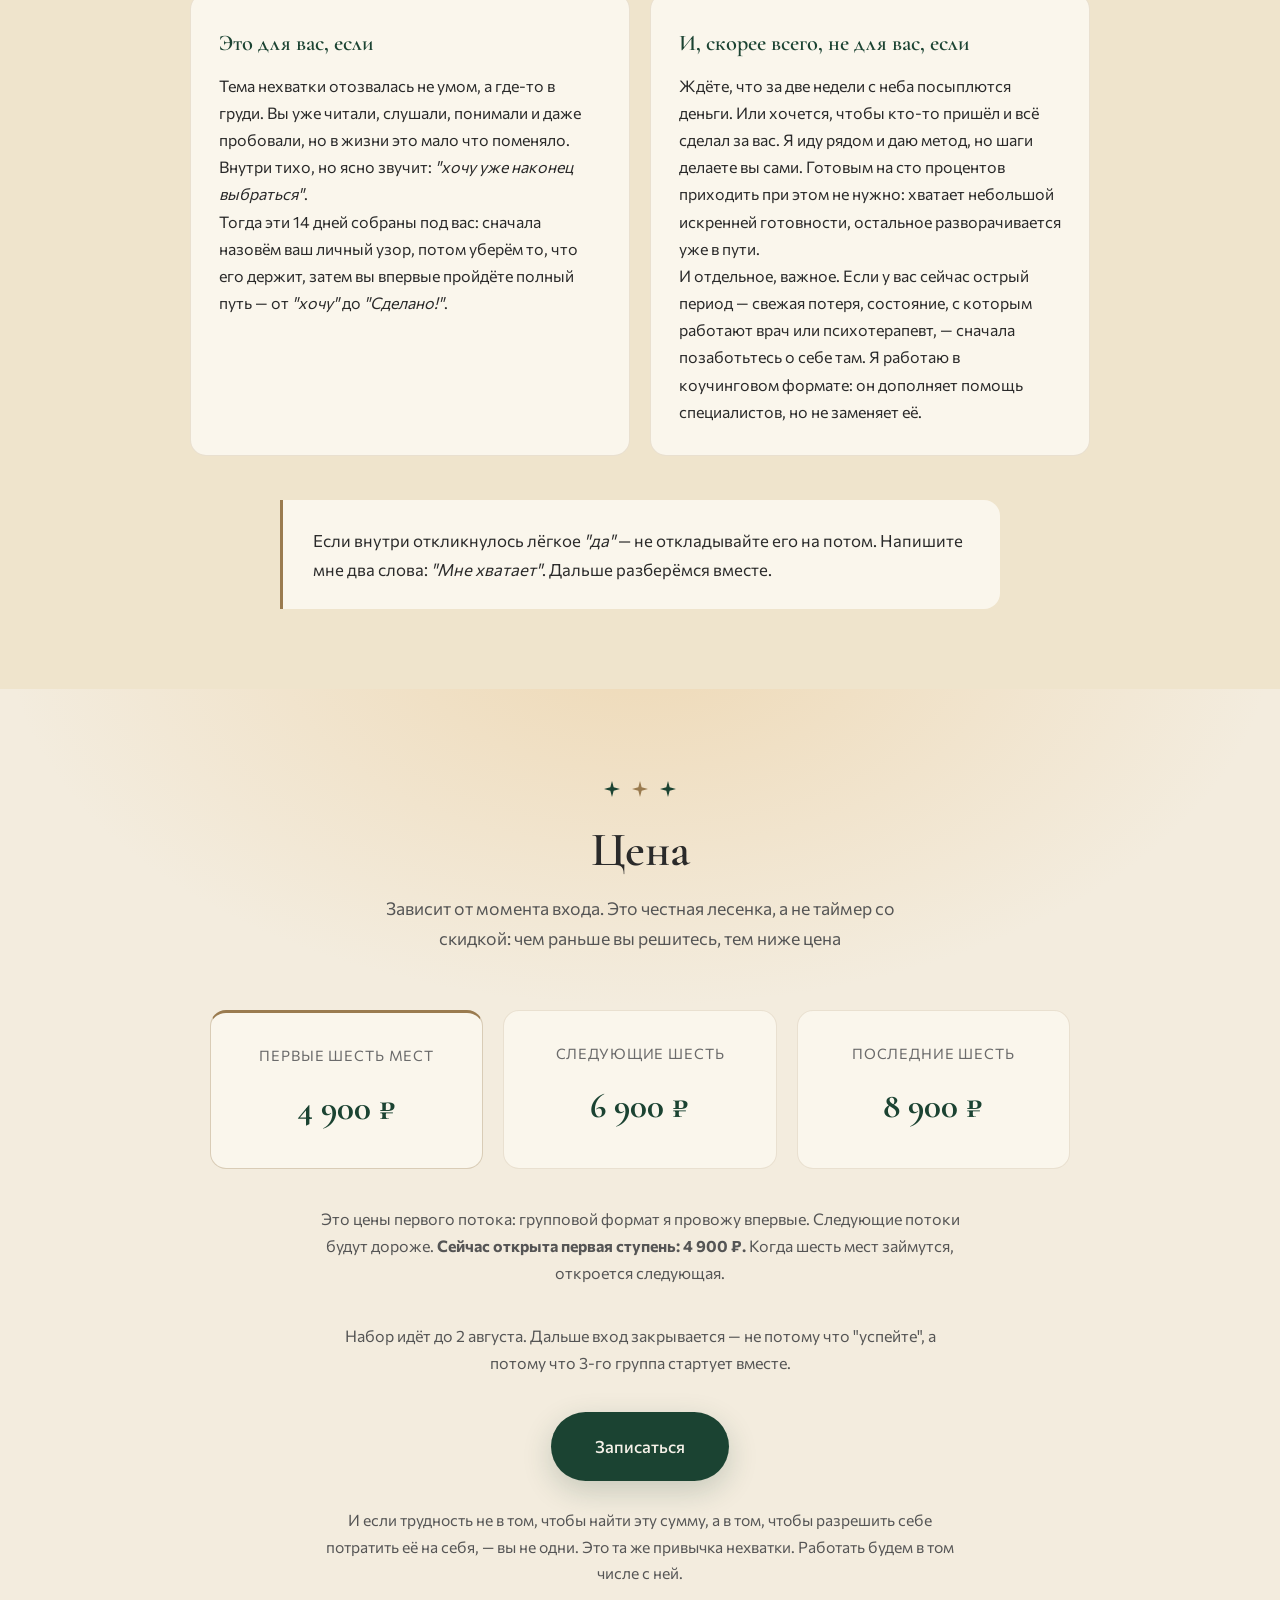
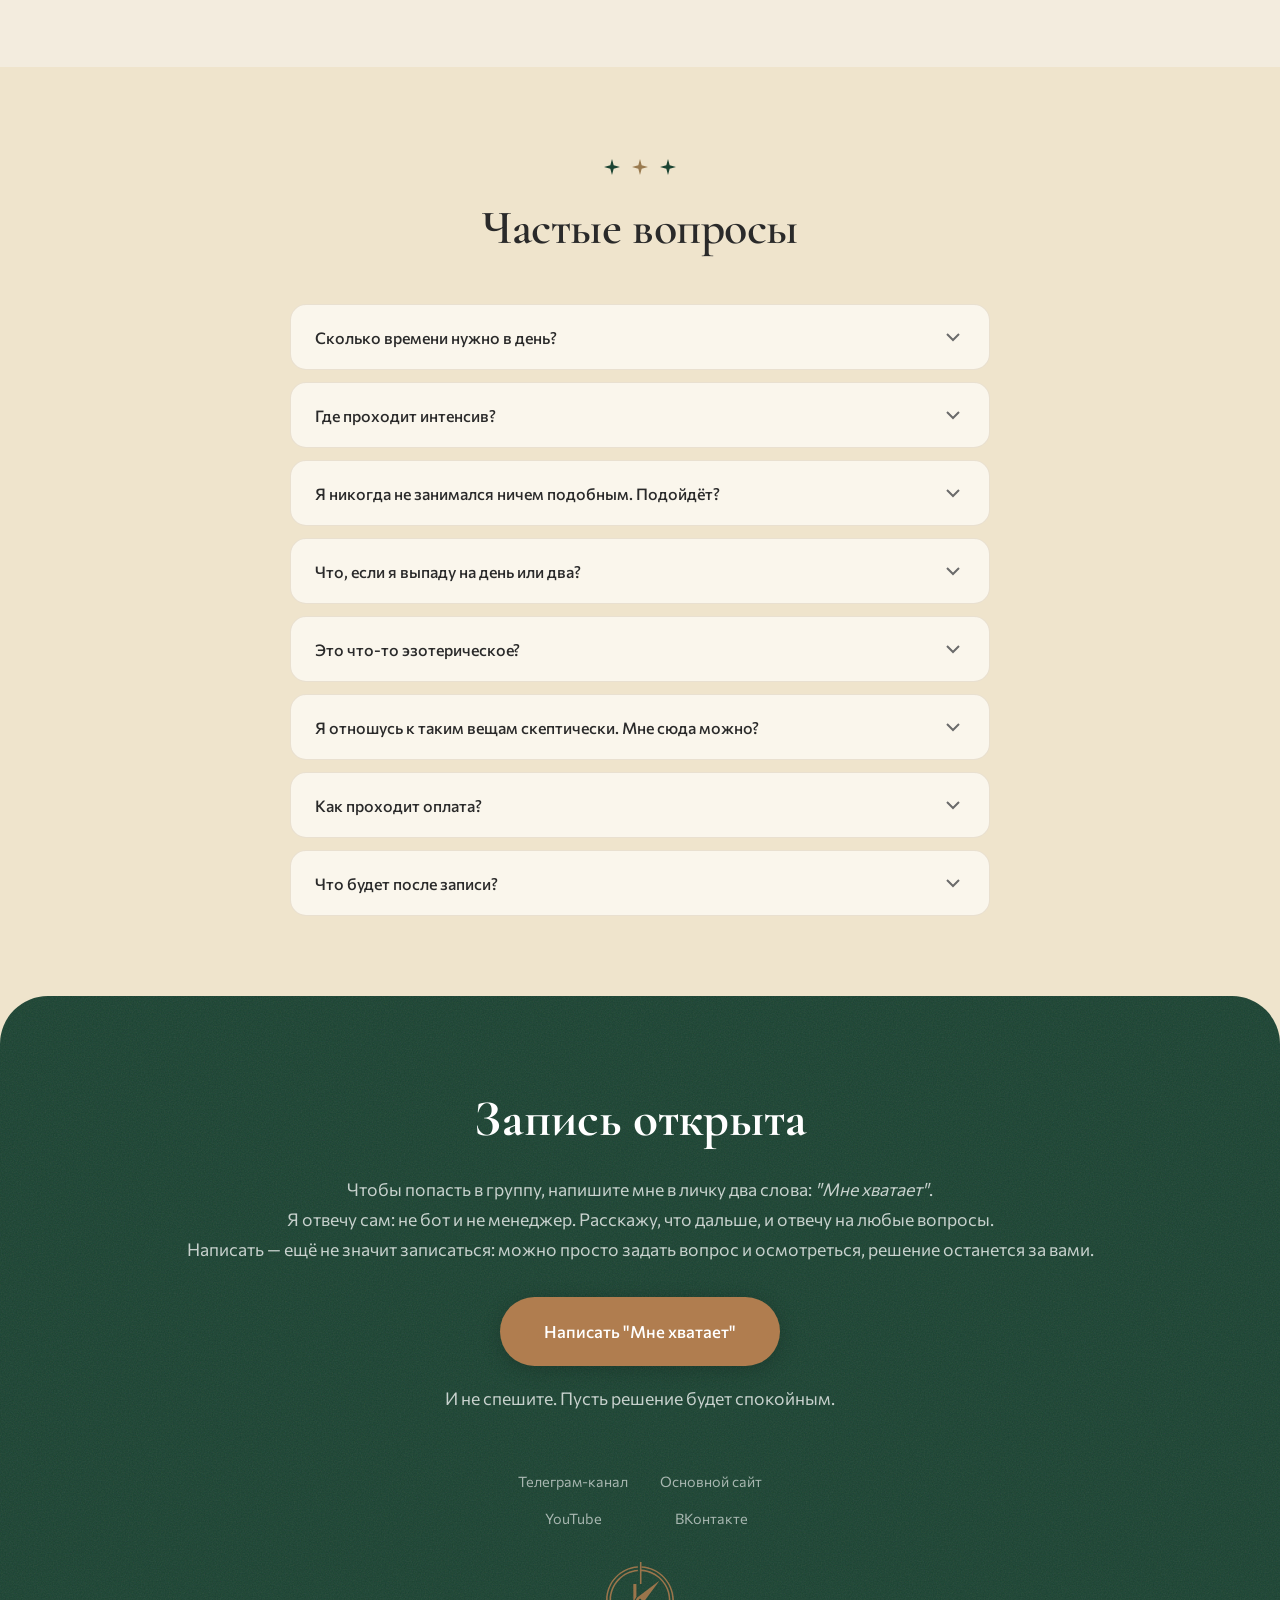
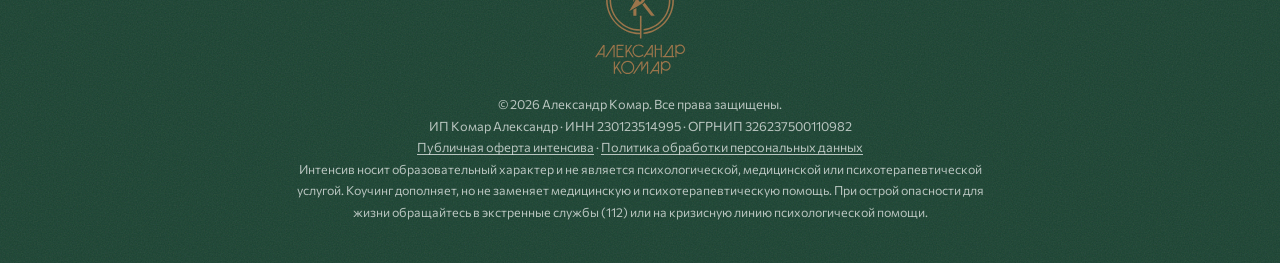
==== commit cdd3dd67: "fix: верхние кнопки 'Хочу в группу' (шапка+hero) ведут на секцию цены, не сразу в личку — человек сн" ====
--- a/mne-hvataet.html
+++ b/mne-hvataet.html
@@ -759,7 +759,7 @@
                     <img src="img/logo/logo_text_sand.svg" alt="" aria-hidden="true" class="nav__logo-img nav__logo-img--scrolled">
                 </span>
             </a>
-            <a href="https://telegram.me/komars_soul?text=%D0%9C%D0%BD%D0%B5%20%D1%85%D0%B2%D0%B0%D1%82%D0%B0%D0%B5%D1%82" target="_blank" rel="noopener" class="nav__cta nav__cta--mobile" onclick="if(typeof ym!=='undefined')ym(108266859,'reachGoal','mh_click_telegram_nav')">Хочу в группу</a>
+            <a href="#price" class="nav__cta nav__cta--mobile">Хочу в группу</a>
             <button class="nav__toggle" id="navToggle" aria-label="Меню" aria-expanded="false">
                 <span></span><span></span><span></span>
             </button>
@@ -769,7 +769,7 @@
                 <li><a href="#vedushchiy" class="nav__link">Кто ведёт</a></li>
                 <li><a href="#price" class="nav__link">Цена</a></li>
                 <li><a href="#faq" class="nav__link">Вопросы</a></li>
-                <li><a href="https://telegram.me/komars_soul?text=%D0%9C%D0%BD%D0%B5%20%D1%85%D0%B2%D0%B0%D1%82%D0%B0%D0%B5%D1%82" target="_blank" rel="noopener" class="nav__cta" onclick="if(typeof ym!=='undefined')ym(108266859,'reachGoal','mh_click_telegram_nav')">Хочу в группу</a></li>
+                <li><a href="#price" class="nav__cta">Хочу в группу</a></li>
             </ul>
         </div>
     </nav>
@@ -805,7 +805,7 @@
             <h1 class="mh-hero__title reveal">мне <span class="mh-ne">не</span> хватает</h1>
             <p class="mh-hero__sub reveal">Частица <b>"не"</b> — это привычка ума, а не факт вашей жизни. Две недели практики в небольшой группе, чтобы эта частица растворилась — и осталось спокойное <b>"мне хватает"</b>.</p>
             <div class="mh-hero__actions reveal">
-                <a href="https://telegram.me/komars_soul?text=%D0%9C%D0%BD%D0%B5%20%D1%85%D0%B2%D0%B0%D1%82%D0%B0%D0%B5%D1%82" target="_blank" rel="noopener" class="btn btn--primary" onclick="if(typeof ym!=='undefined')ym(108266859,'reachGoal','mh_click_telegram_hero')">
+                <a href="#price" class="btn btn--primary">
                     Хочу в группу
                 </a>
                 <a href="#program" class="mh-link">Посмотреть, как устроено</a>
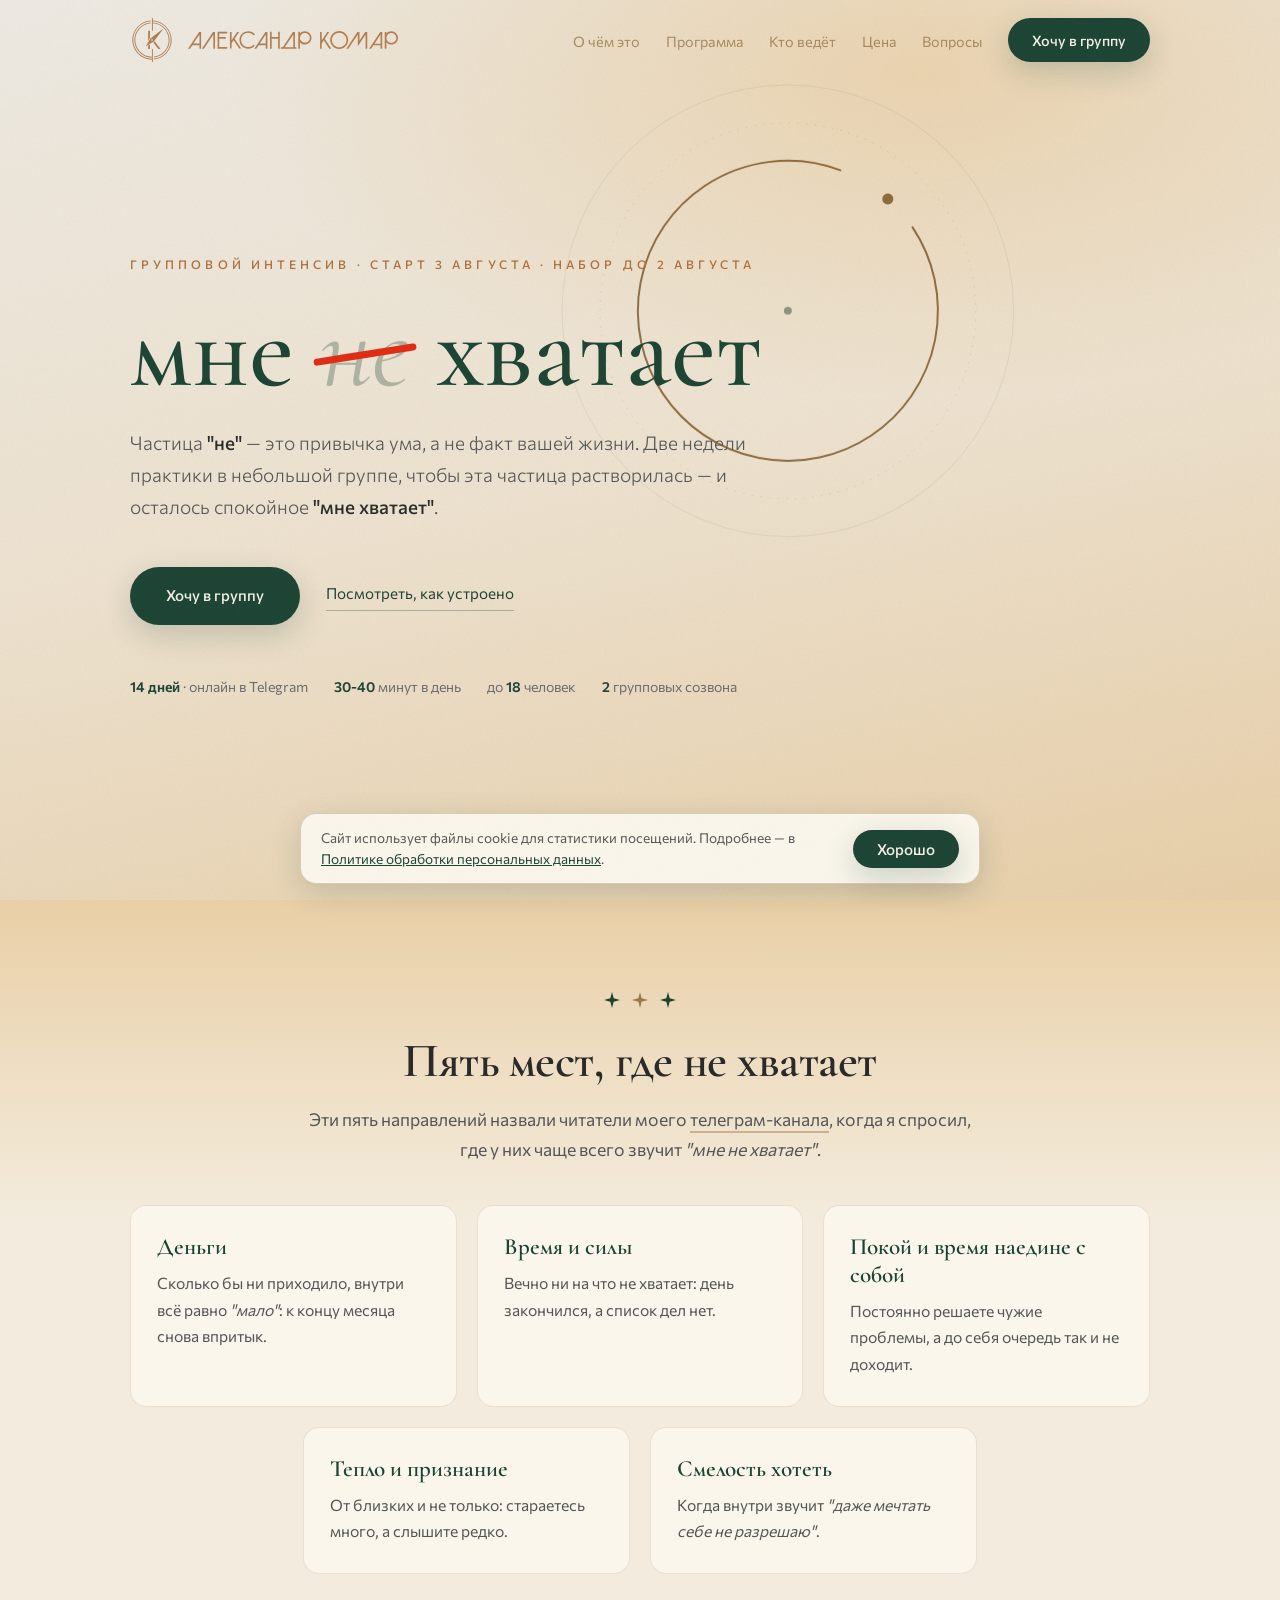
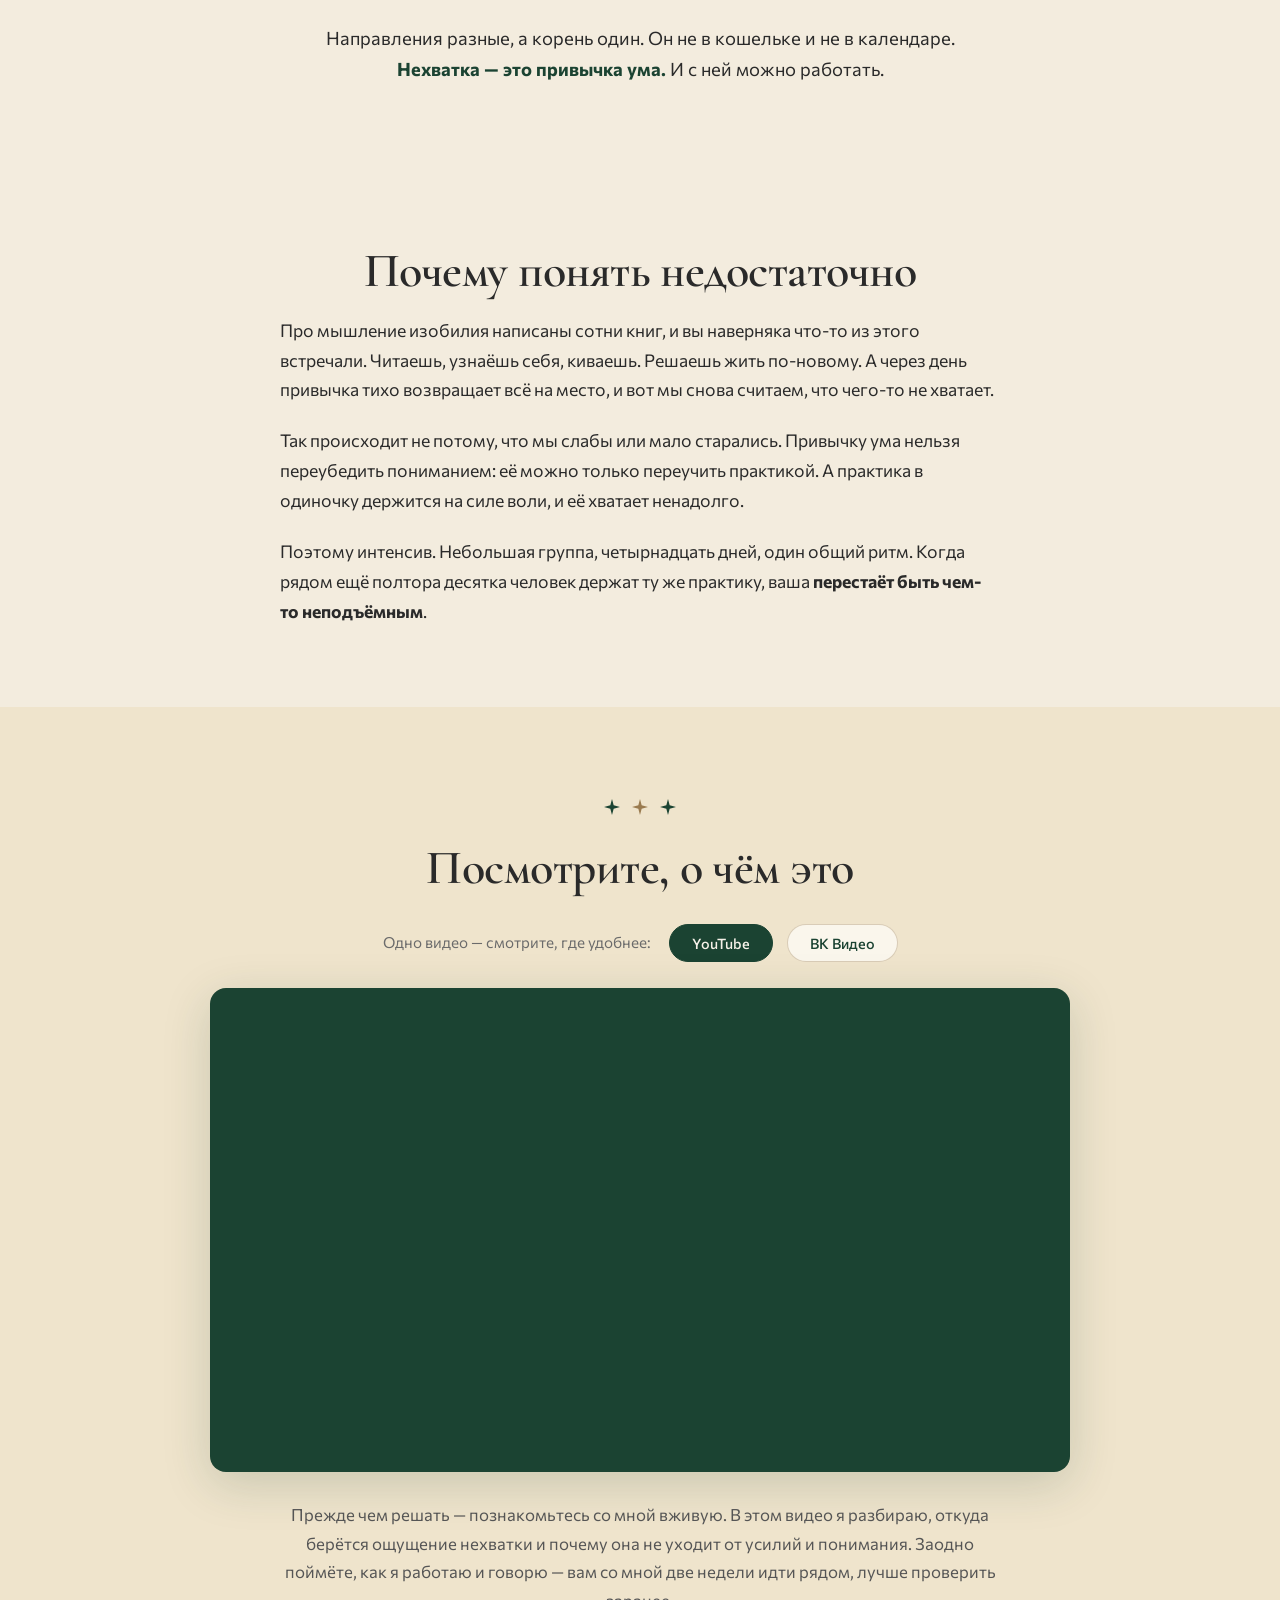
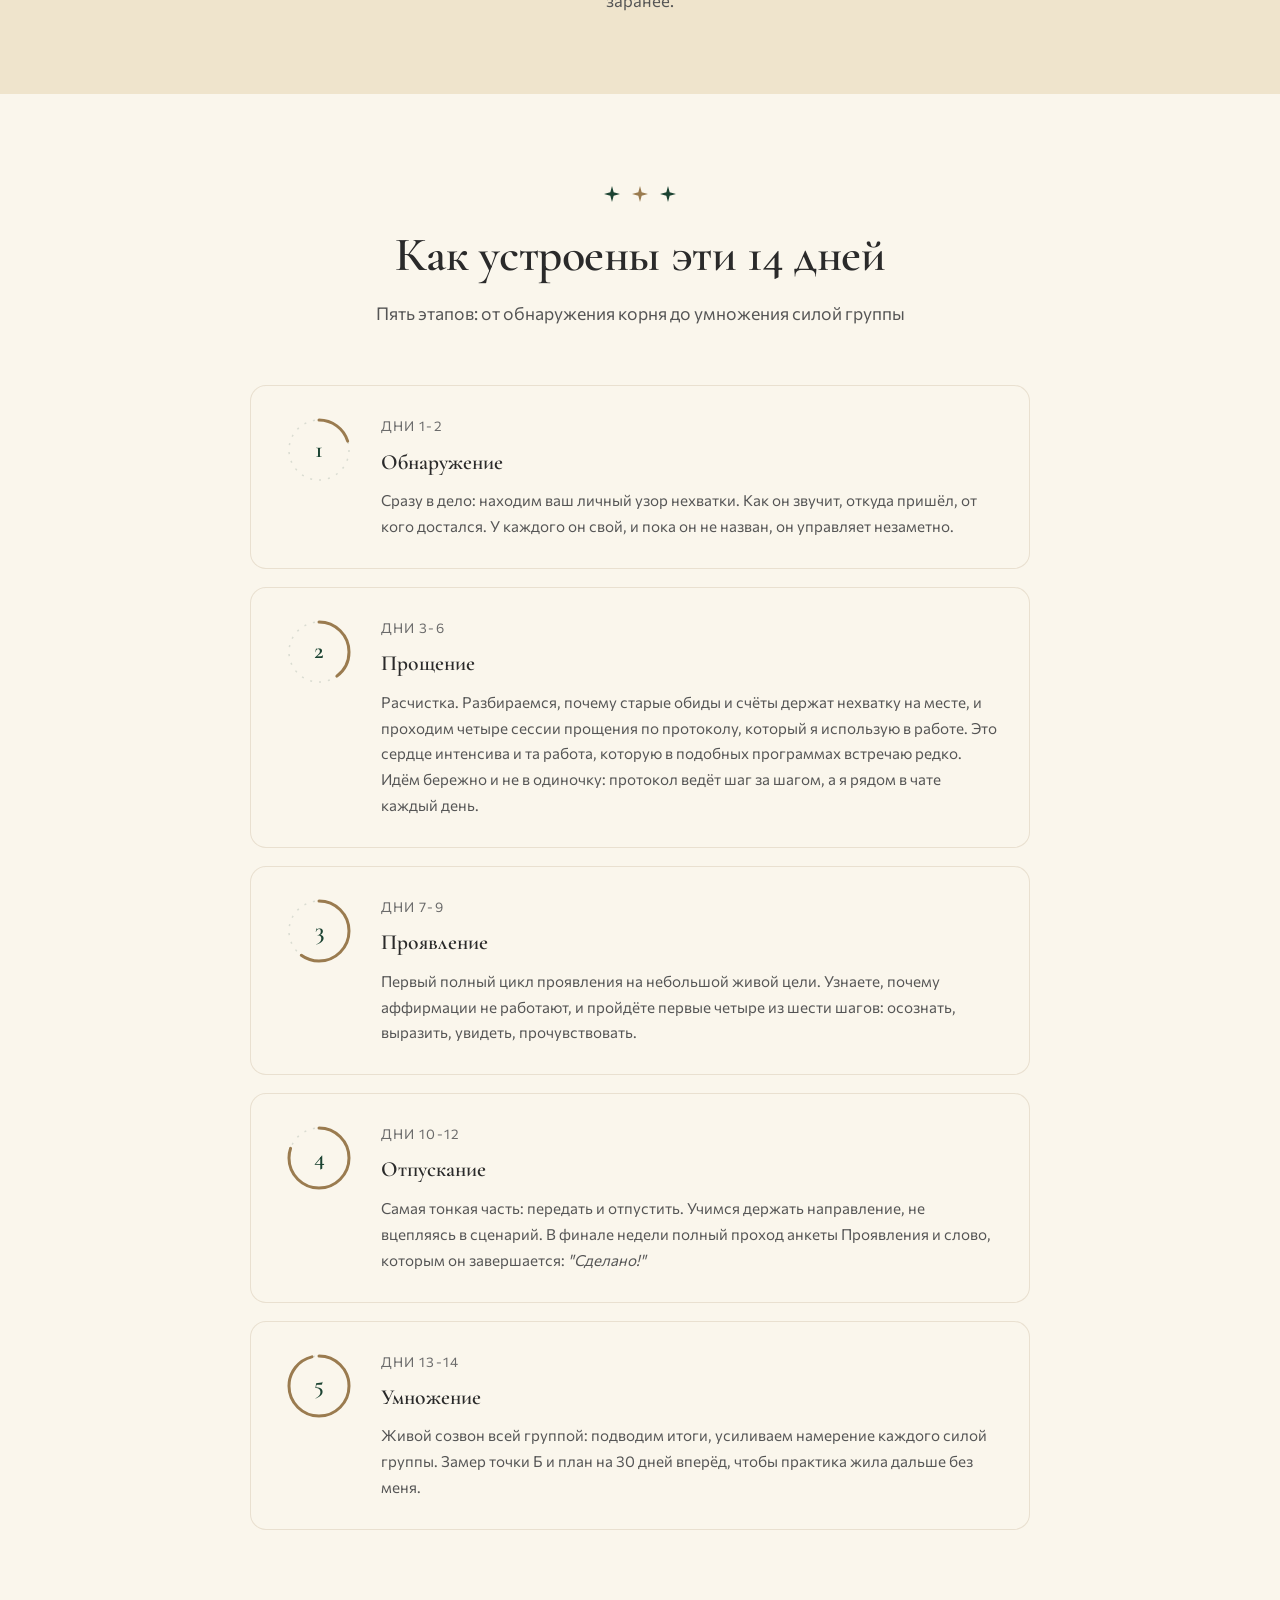
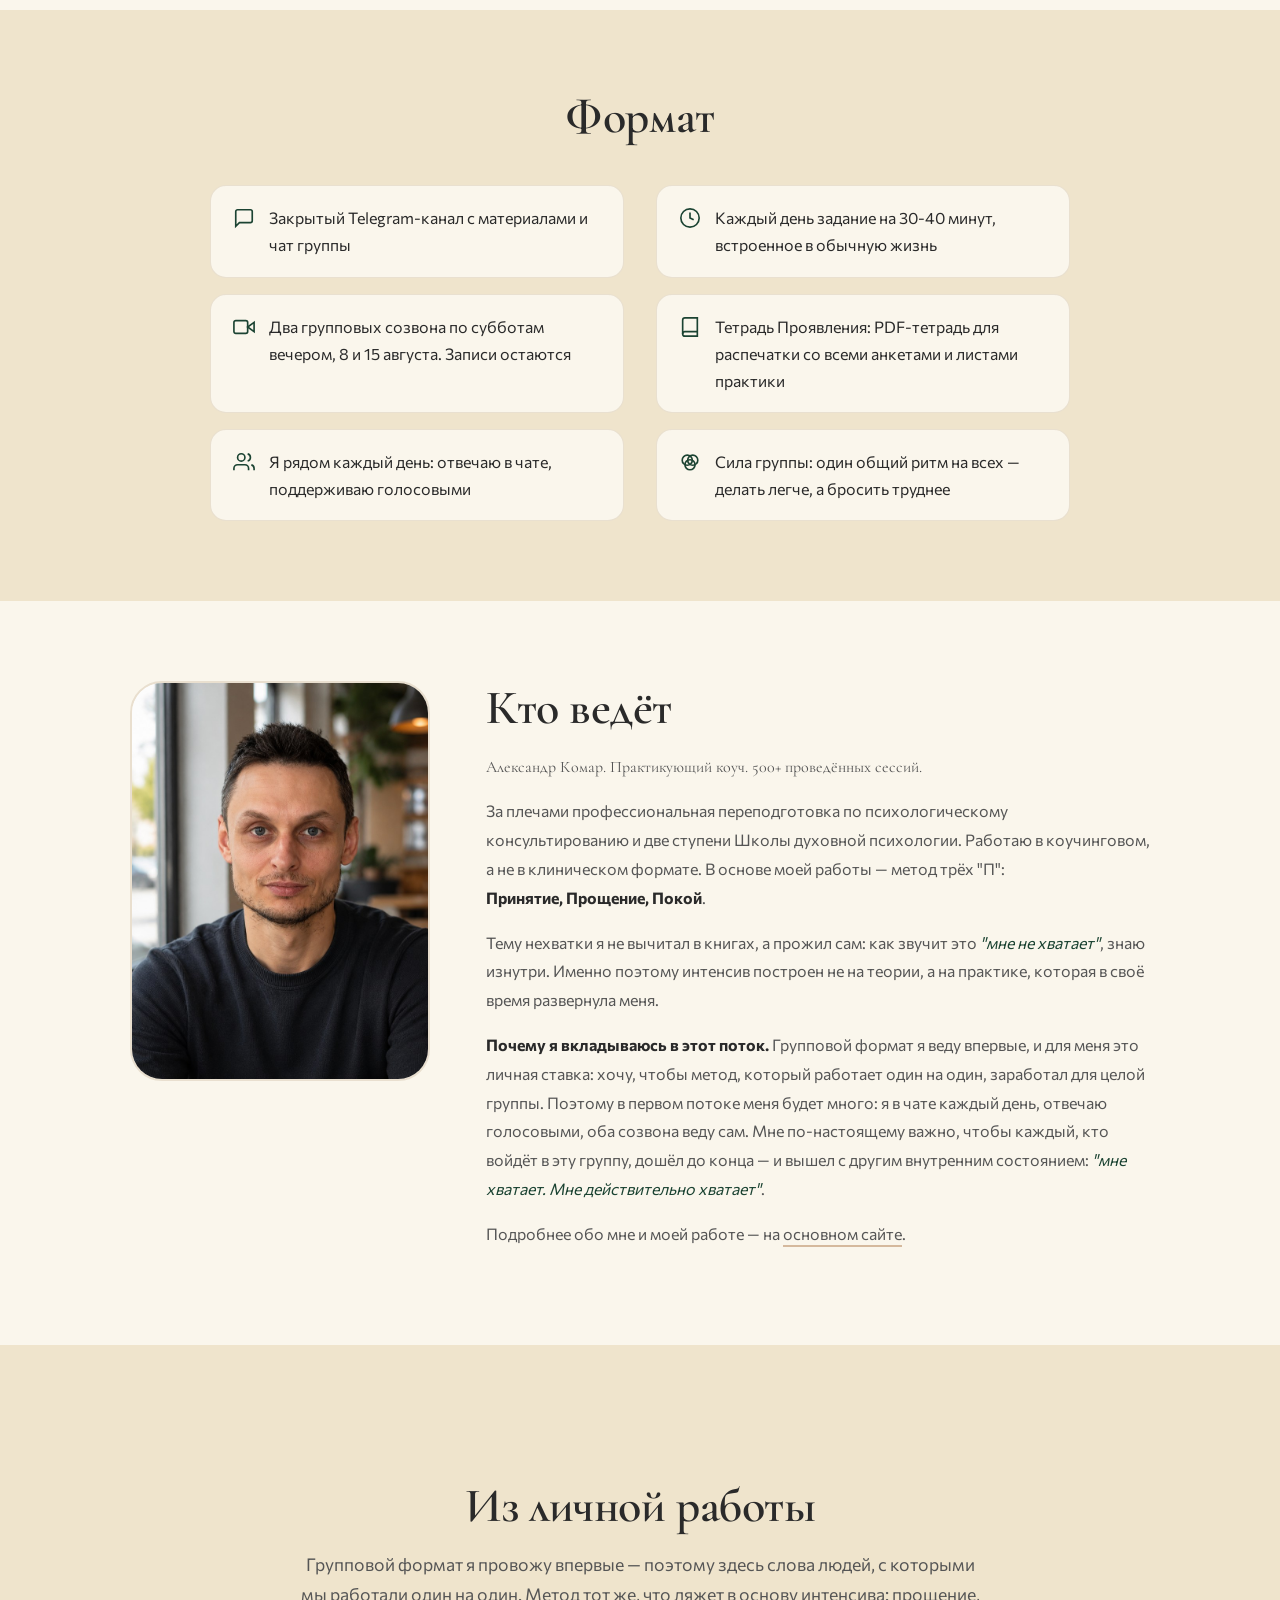
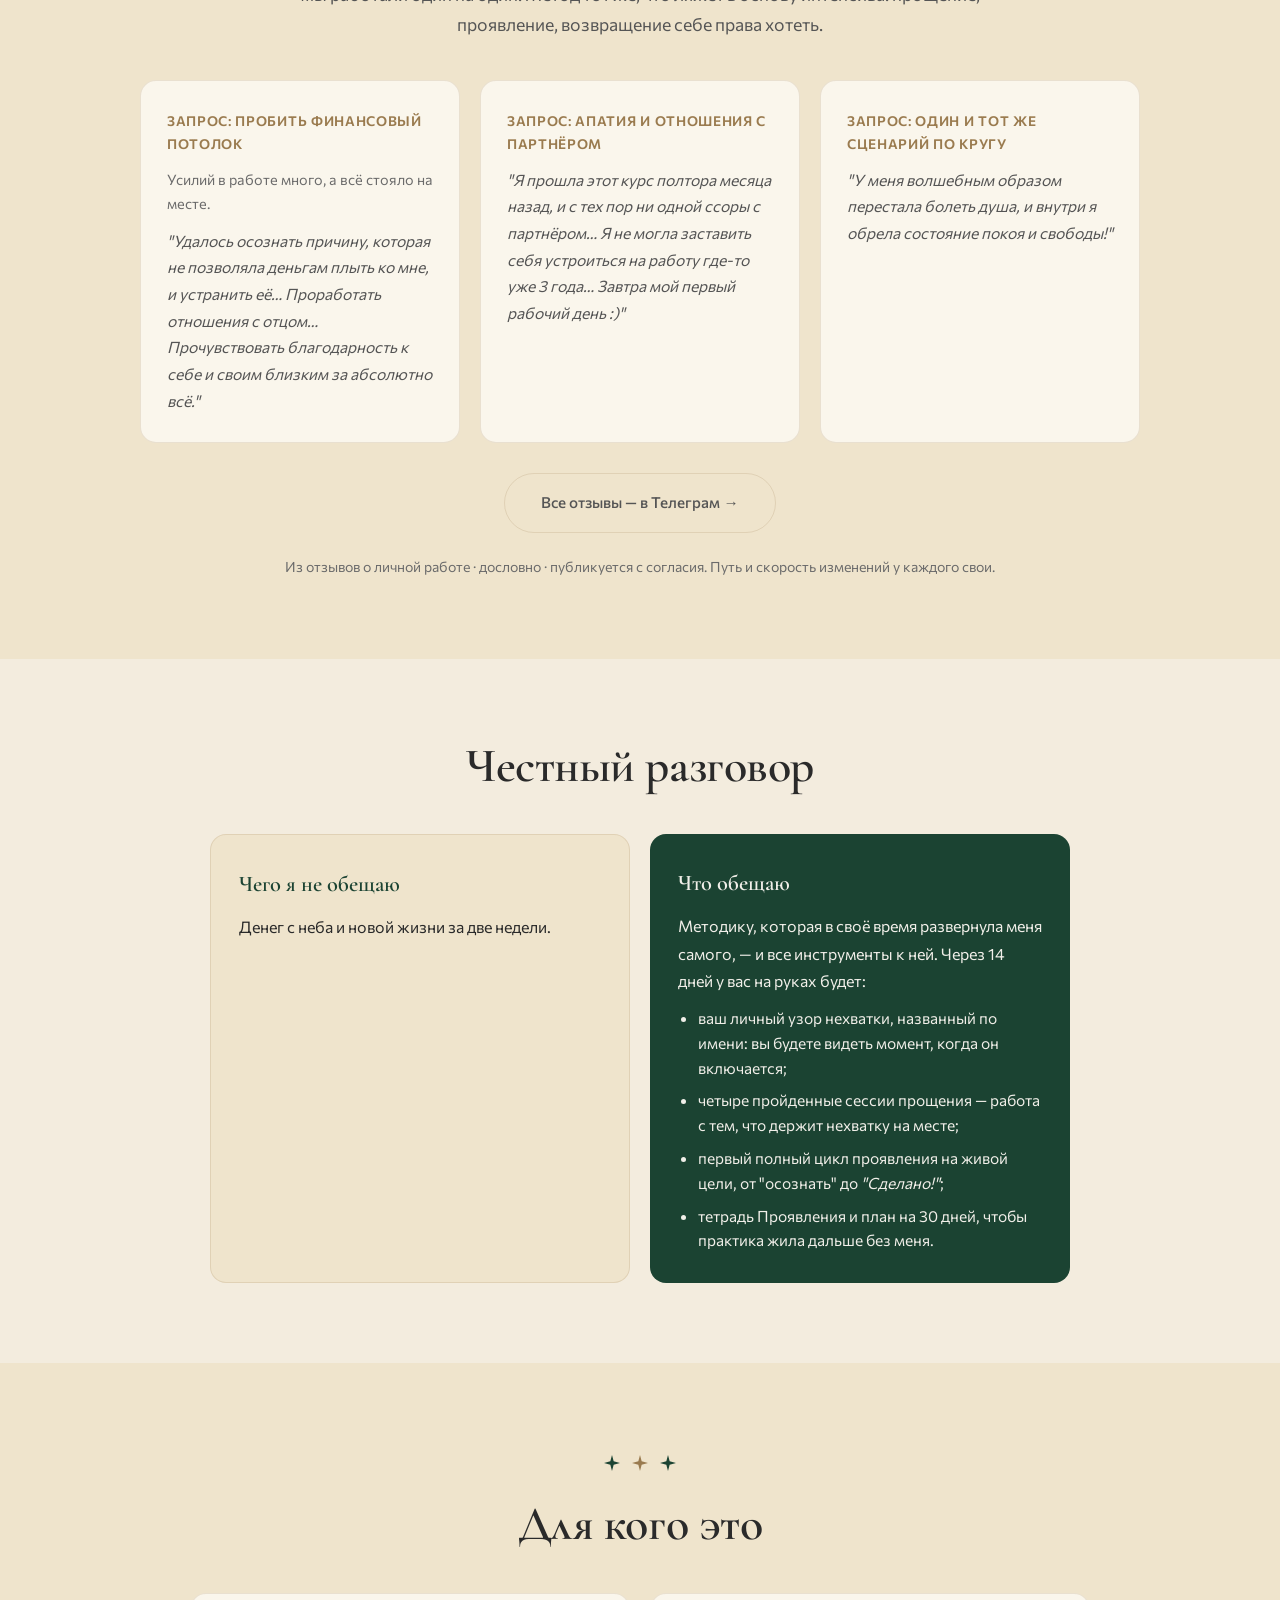
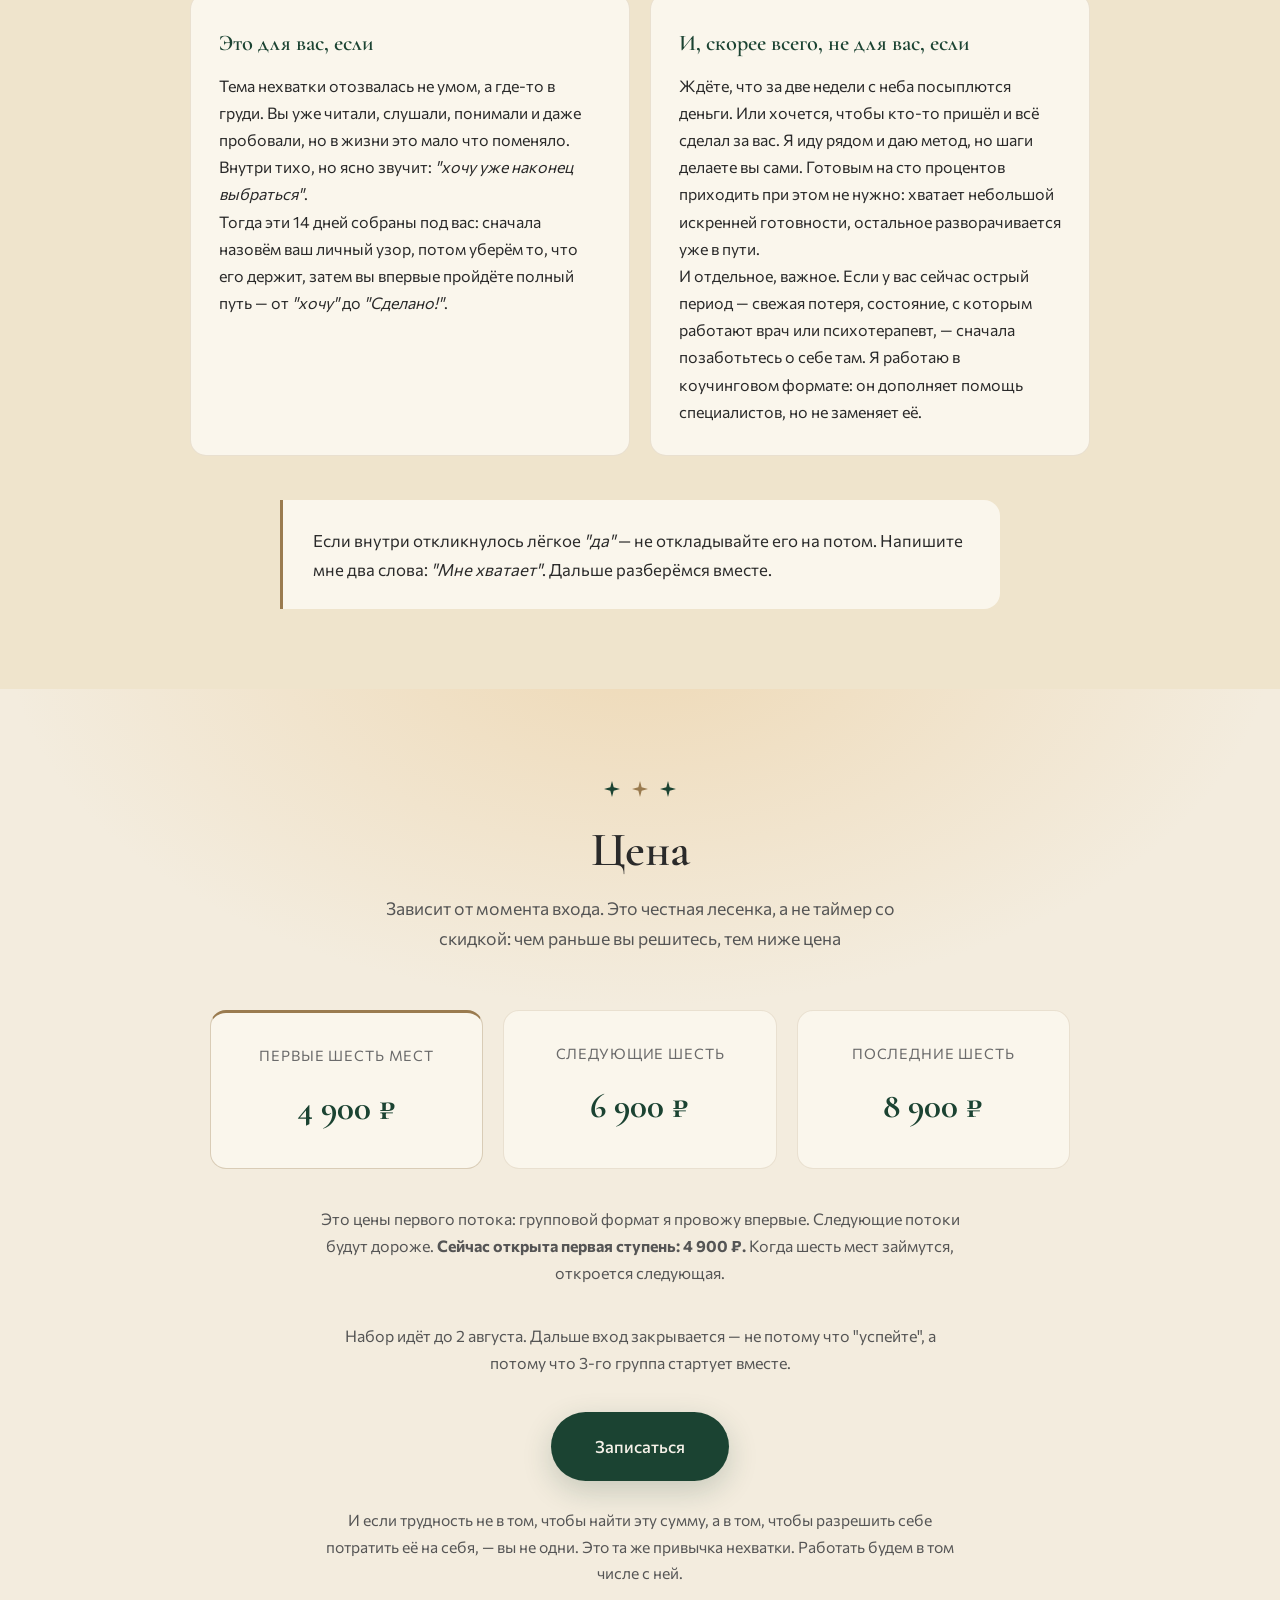
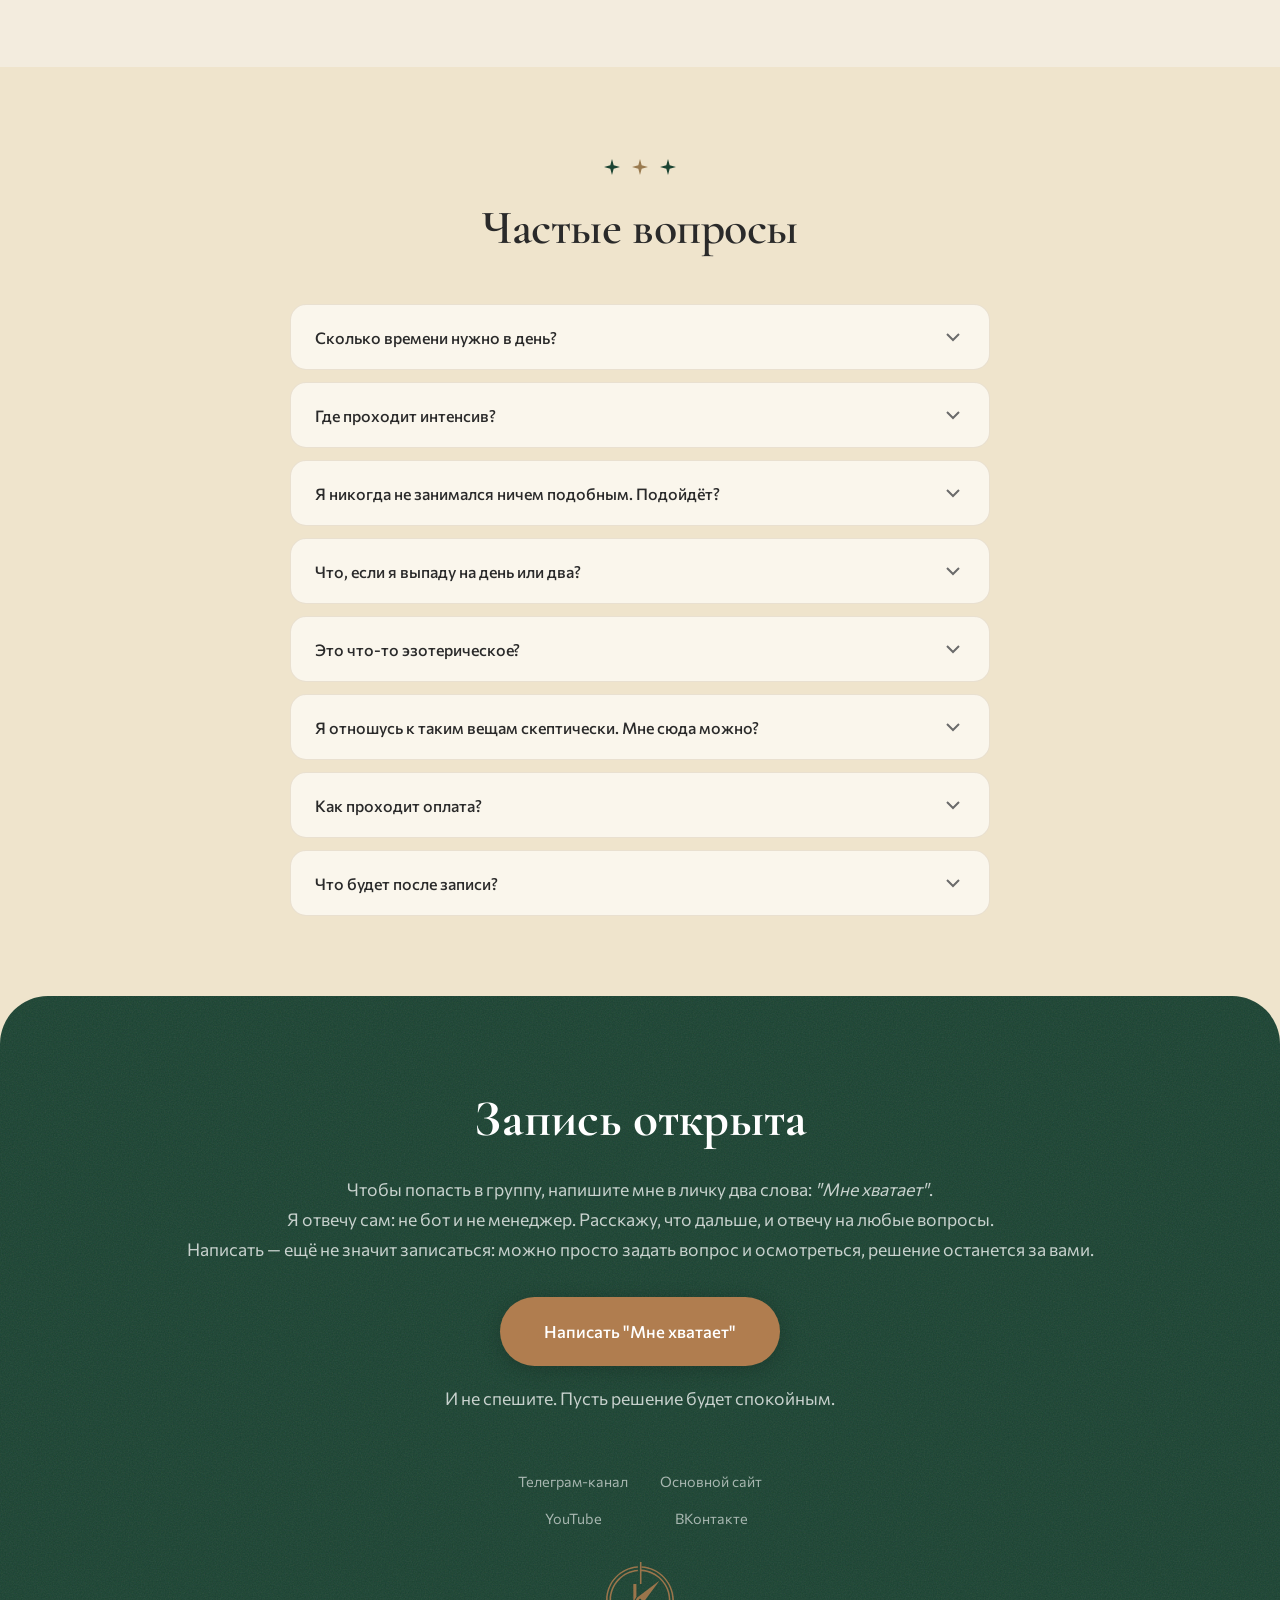
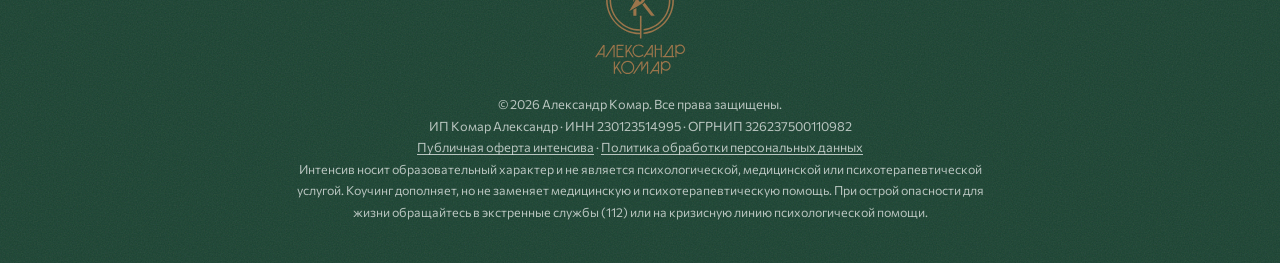
==== commit 91f6a9fa: "feat: кнопка 'наверх' справа снизу — появляется после первого экрана, плавный возврат к началу стран" ====
--- a/mne-hvataet.html
+++ b/mne-hvataet.html
@@ -730,6 +730,38 @@
             color: var(--text-secondary);
         }
 
+        /* Кнопка "наверх" — справа снизу, появляется после первого экрана */
+        .mh-totop {
+            position: fixed;
+            right: 22px;
+            bottom: 22px;
+            z-index: 901; /* выше куки-плашки (900) */
+            width: 48px;
+            height: 48px;
+            border: none;
+            border-radius: 50%;
+            background: var(--green);
+            color: #F5F1E8;
+            display: flex;
+            align-items: center;
+            justify-content: center;
+            cursor: pointer;
+            box-shadow: 0 8px 24px rgba(27, 67, 50, 0.28);
+            opacity: 0;
+            transform: translateY(10px);
+            pointer-events: none;
+            transition: opacity 0.35s, transform 0.35s, background 0.3s;
+        }
+        .mh-totop.visible {
+            opacity: 1;
+            transform: translateY(0);
+            pointer-events: auto;
+        }
+        .mh-totop:hover { background: #142E21; }
+        @media (max-width: 640px) {
+            .mh-totop { right: 16px; bottom: 16px; width: 44px; height: 44px; }
+        }
+
         /* Метод трёх "П" — одной строкой на десктопе */
         @media (min-width: 861px) {
             .mh-3p { white-space: nowrap; }
@@ -1227,6 +1259,11 @@
             <p class="footer__copy footer__disclaimer">Интенсив носит образовательный характер и не является психологической, медицинской или психотерапевтической услугой. Коучинг дополняет, но не заменяет медицинскую и психотерапевтическую помощь. При острой опасности для жизни обращайтесь в экстренные службы (112) или на кризисную линию психологической помощи.</p>
         </div>
     </footer>
+
+    <!-- ===== КНОПКА "НАВЕРХ" ===== -->
+    <button class="mh-totop" id="mhToTop" type="button" aria-label="Наверх">
+        <svg width="20" height="20" viewBox="0 0 24 24" fill="none" stroke="currentColor" stroke-width="2.2" stroke-linecap="round" stroke-linejoin="round"><path d="M12 19V5"/><path d="M5 12l7-7 7 7"/></svg>
+    </button>
 
     <!-- ===== КУКИ-УВЕДОМЛЕНИЕ ===== -->
     <div class="cookie-notice" id="cookieNotice" hidden>
@@ -1290,6 +1327,16 @@
                     mhFrame.src = btn.dataset.src;
                 });
             });
+            // Кнопка "наверх": появляется после первого экрана прокрутки
+            var mhToTop = document.getElementById('mhToTop');
+            if (mhToTop) {
+                window.addEventListener('scroll', function() {
+                    mhToTop.classList.toggle('visible', window.scrollY > window.innerHeight * 1.2);
+                }, { passive: true });
+                mhToTop.addEventListener('click', function() {
+                    window.scrollTo({ top: 0, behavior: 'smooth' });
+                });
+            }
         })();
     </script>
     <script src="app.js?v=4"></script>
